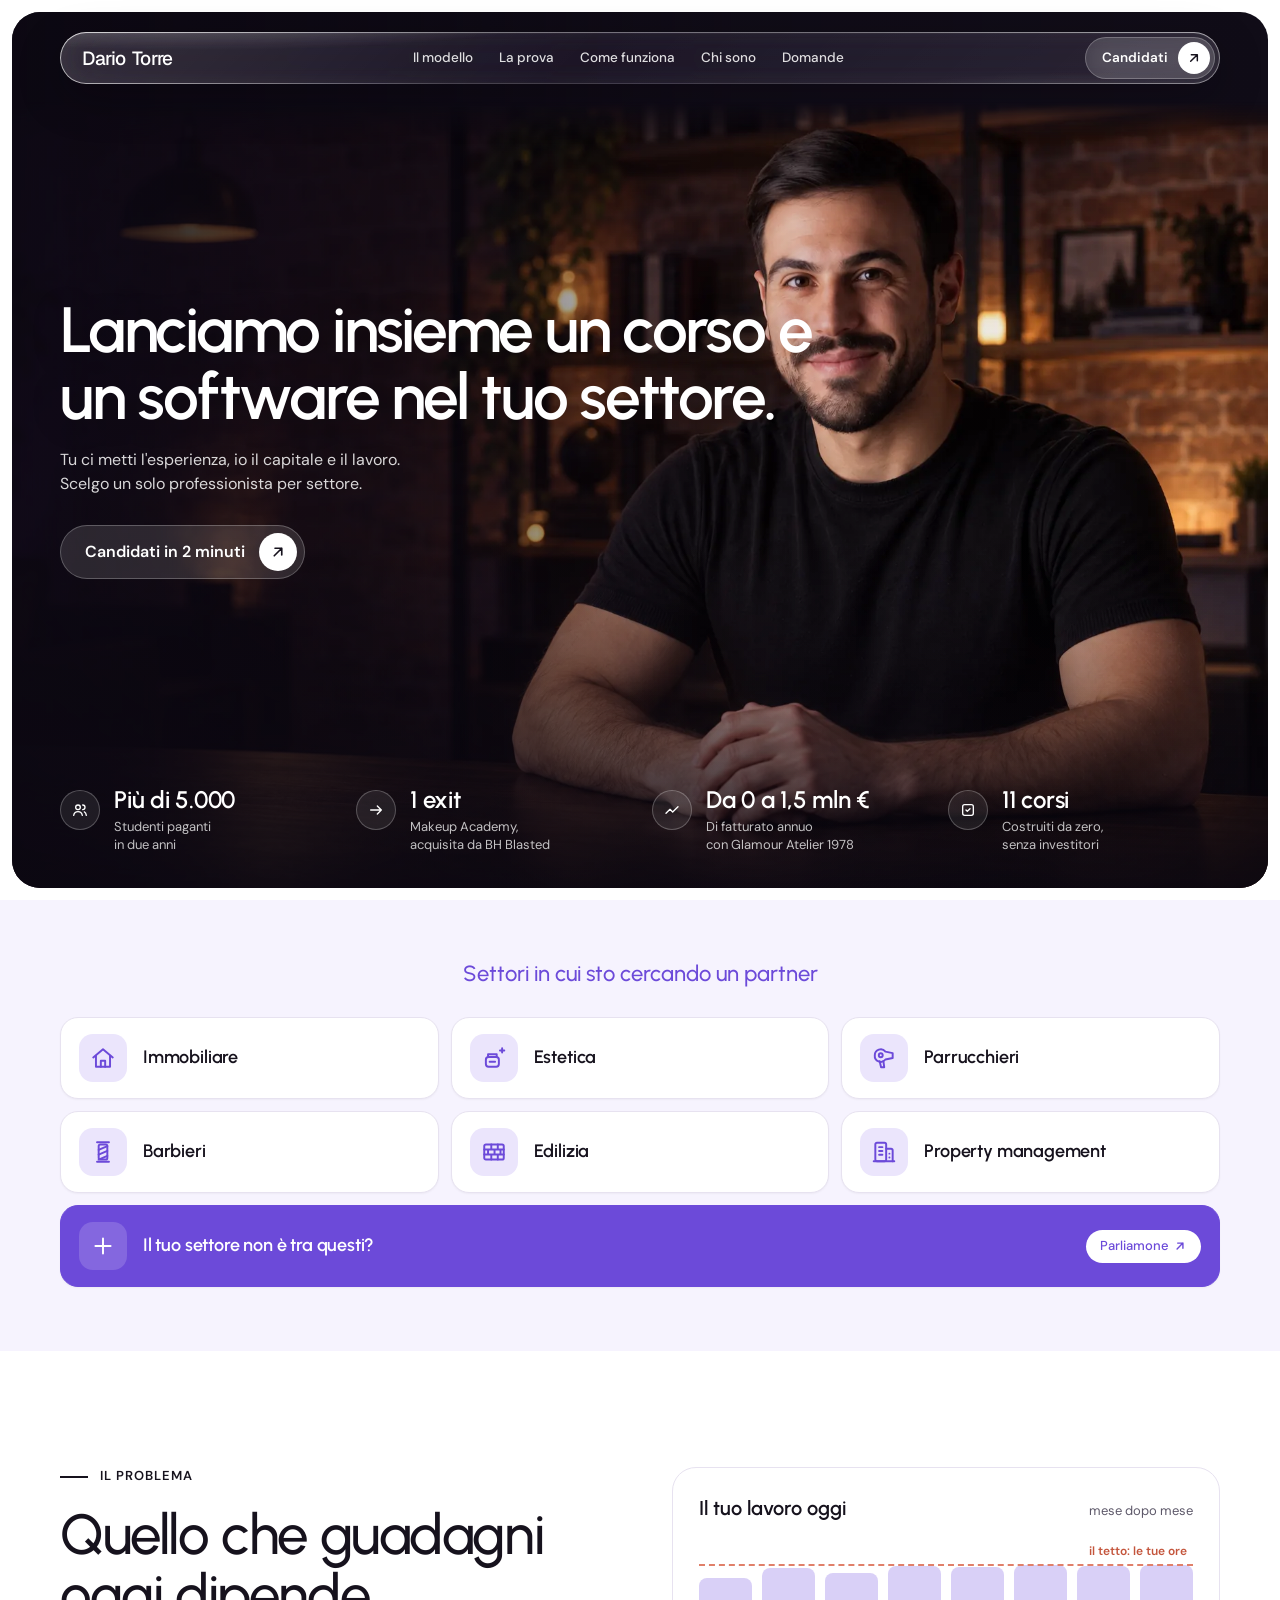
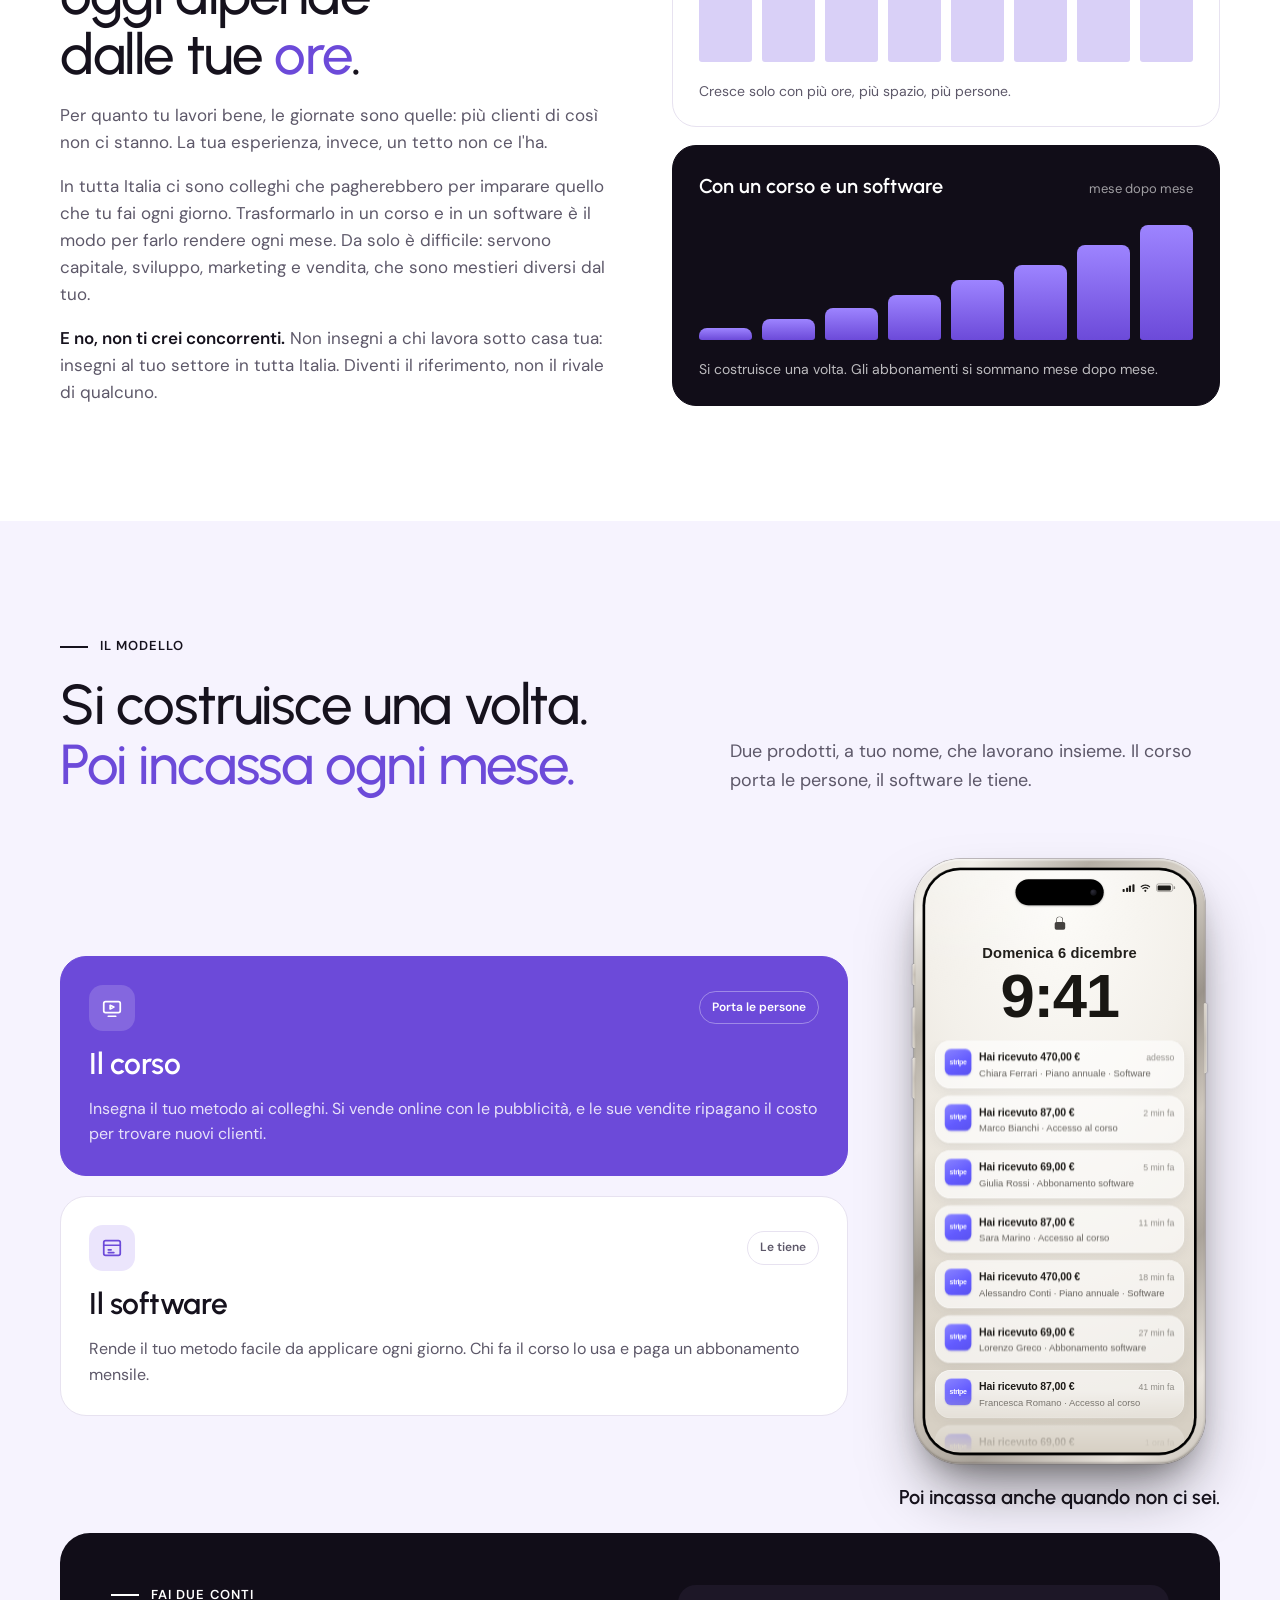
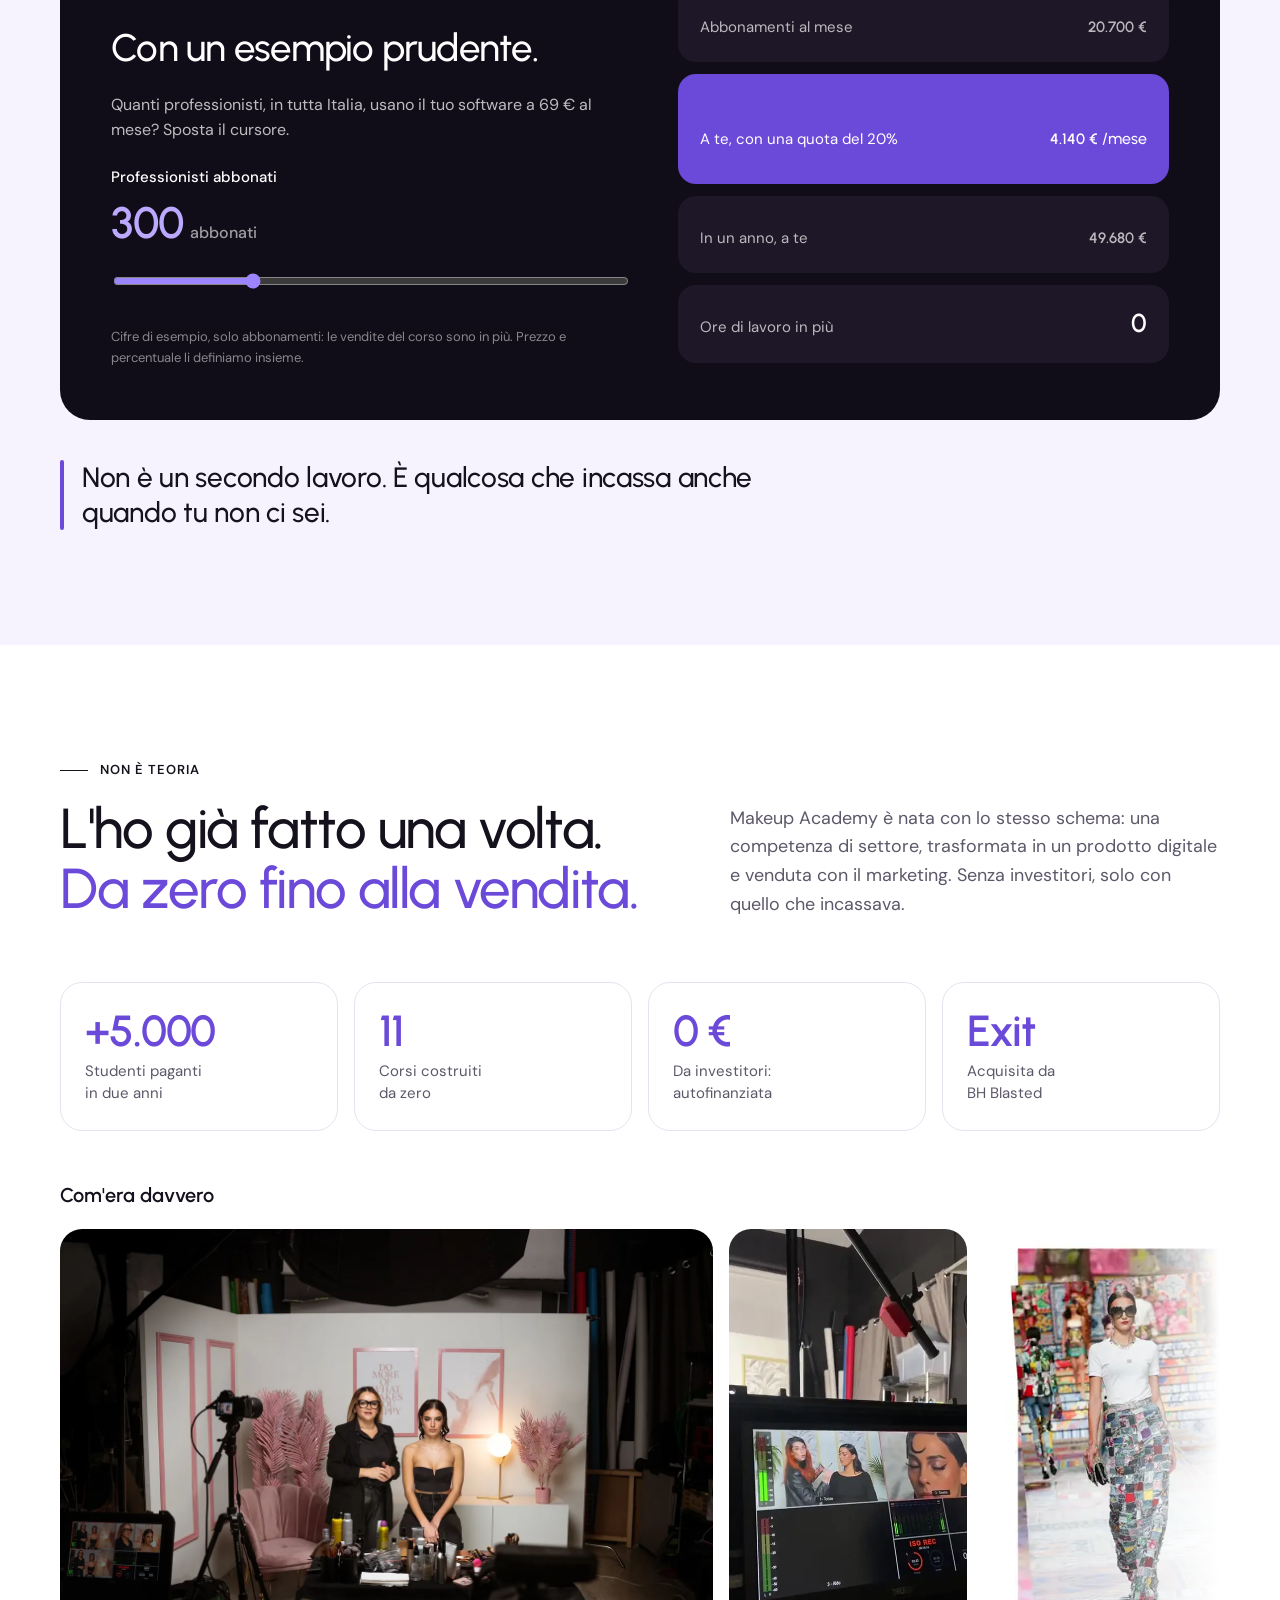
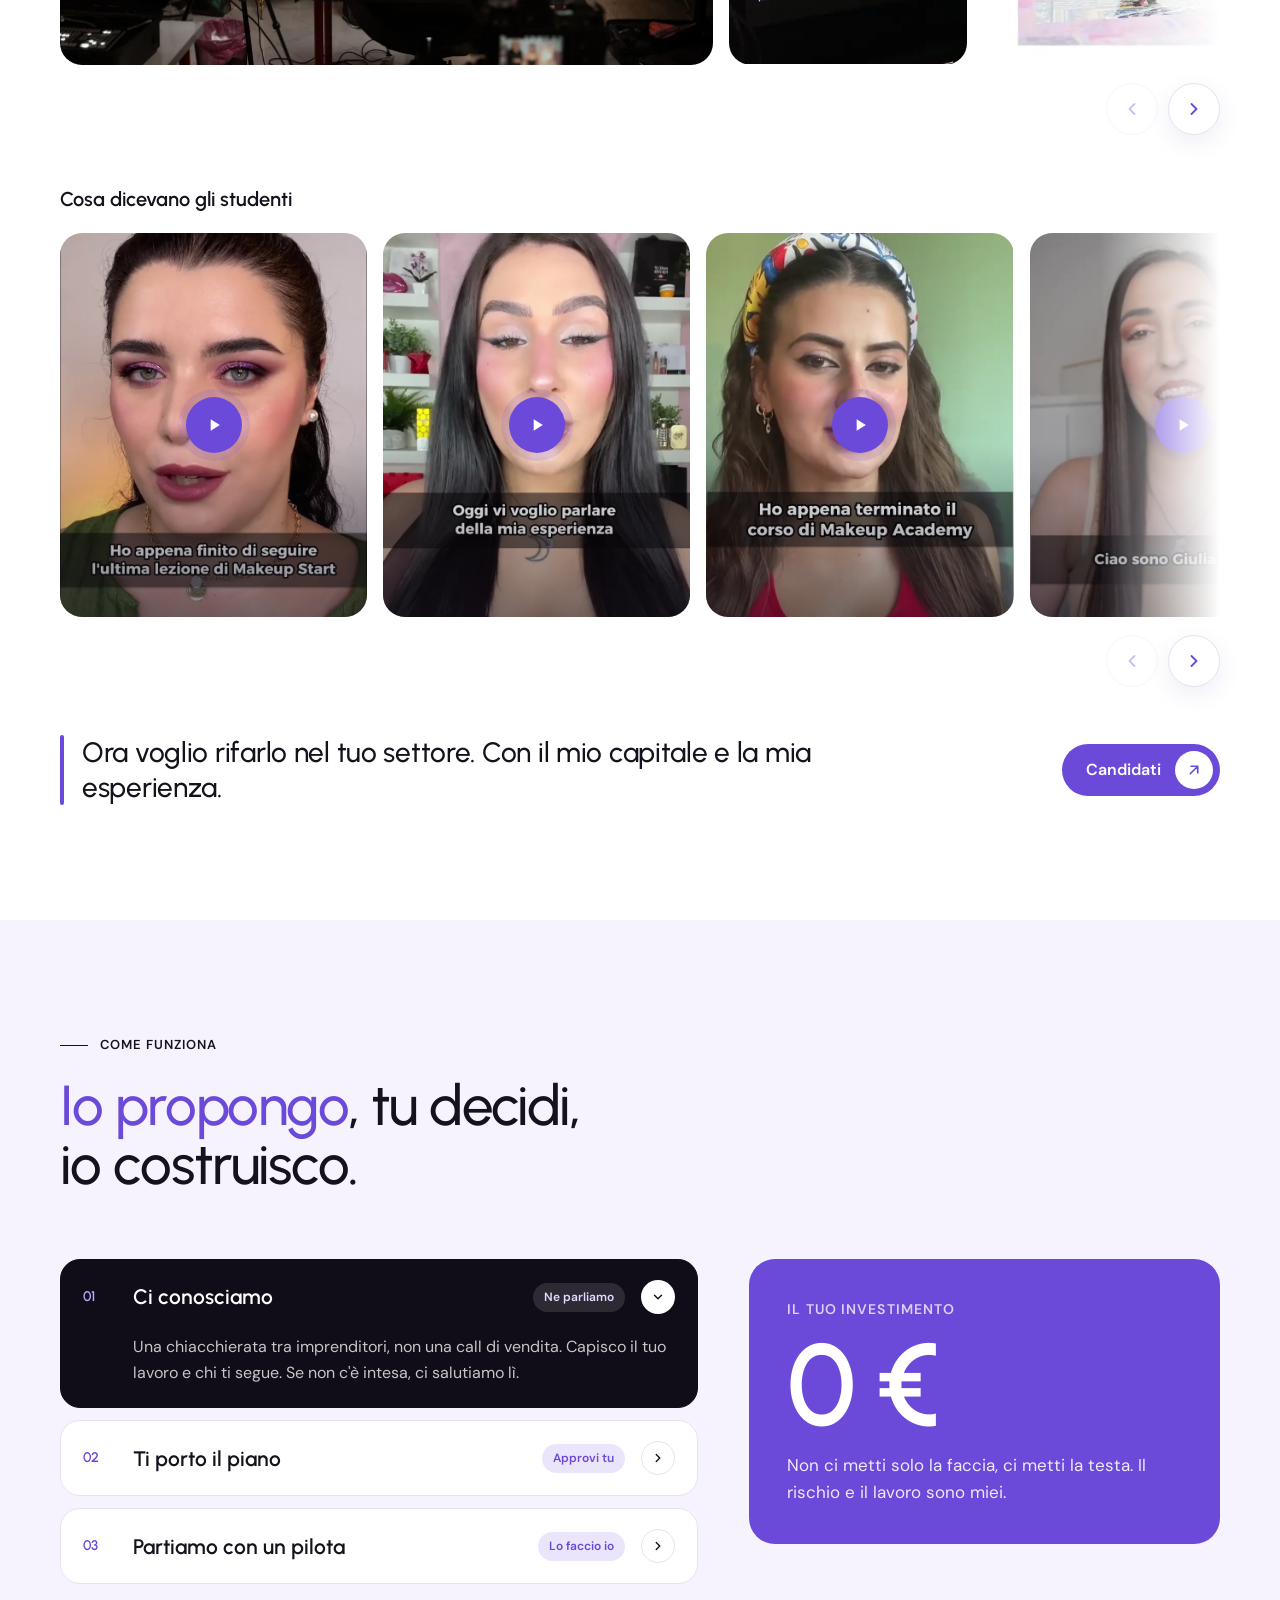
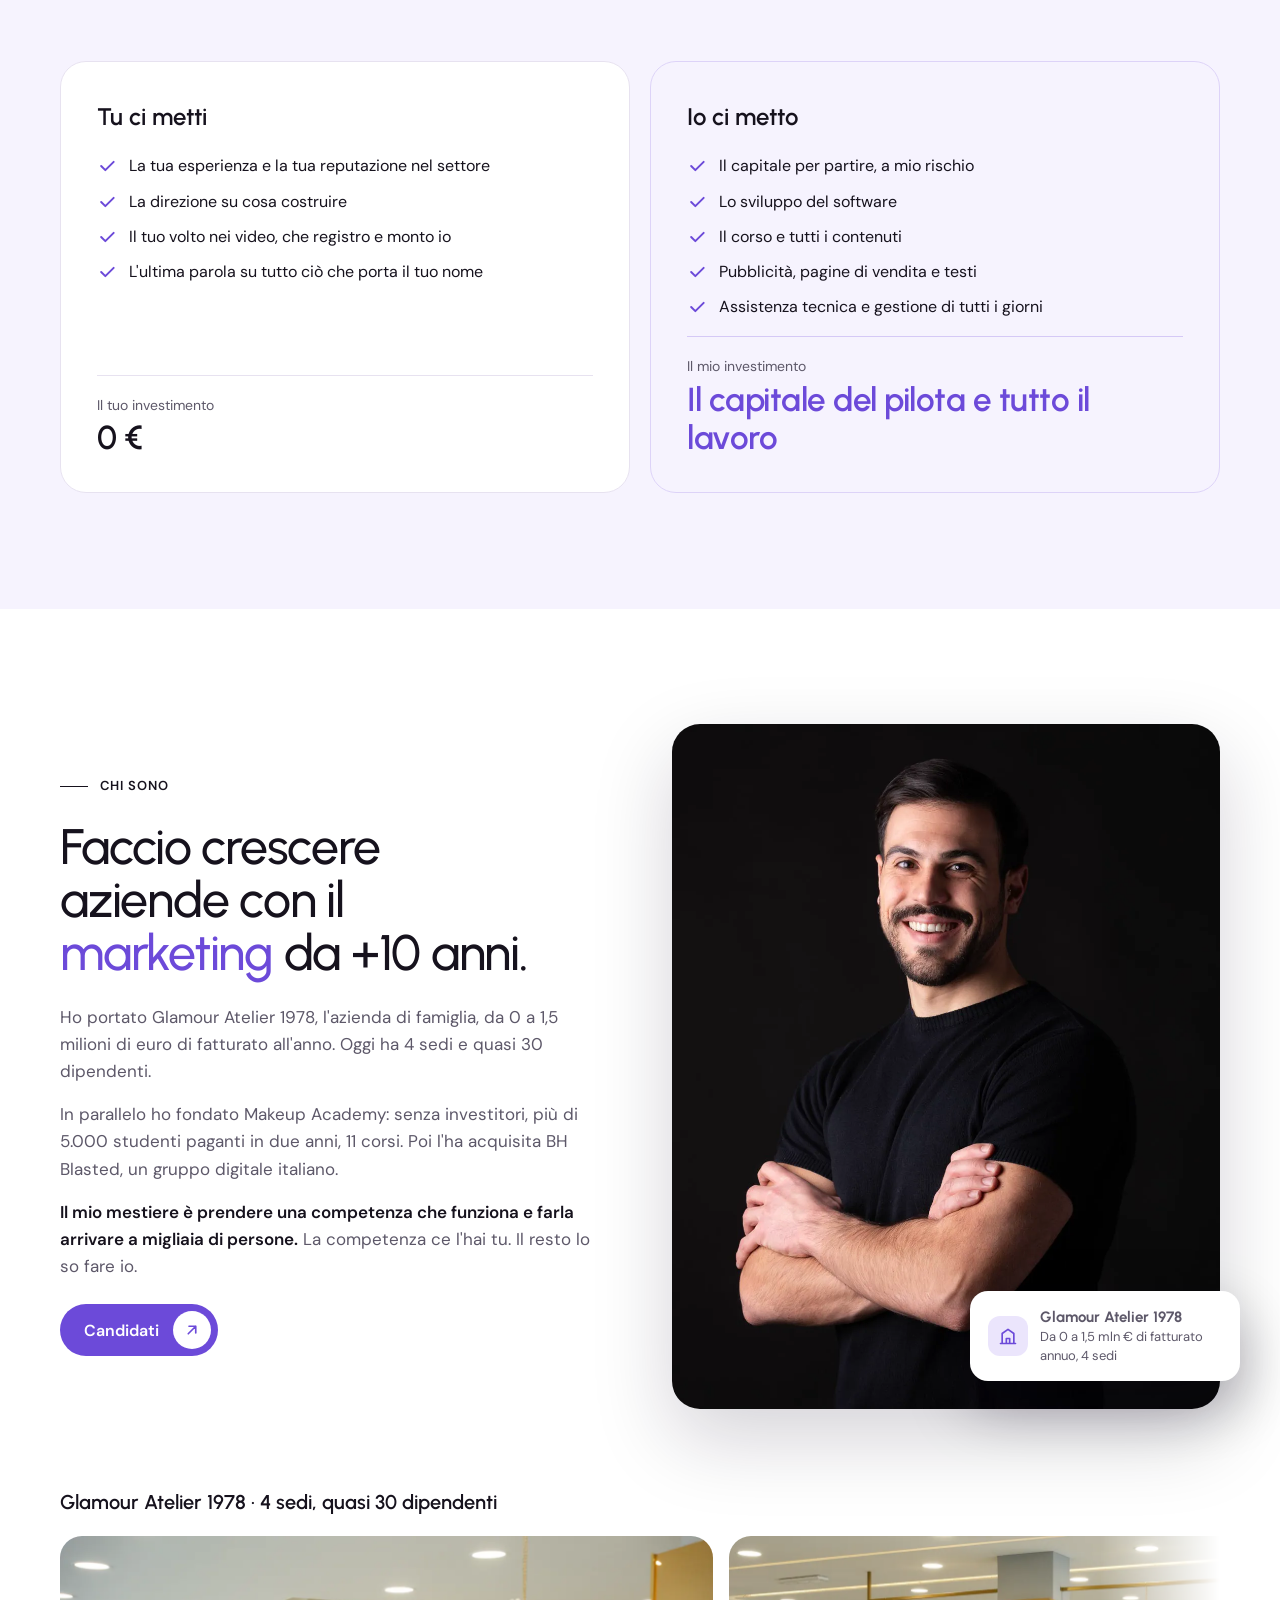
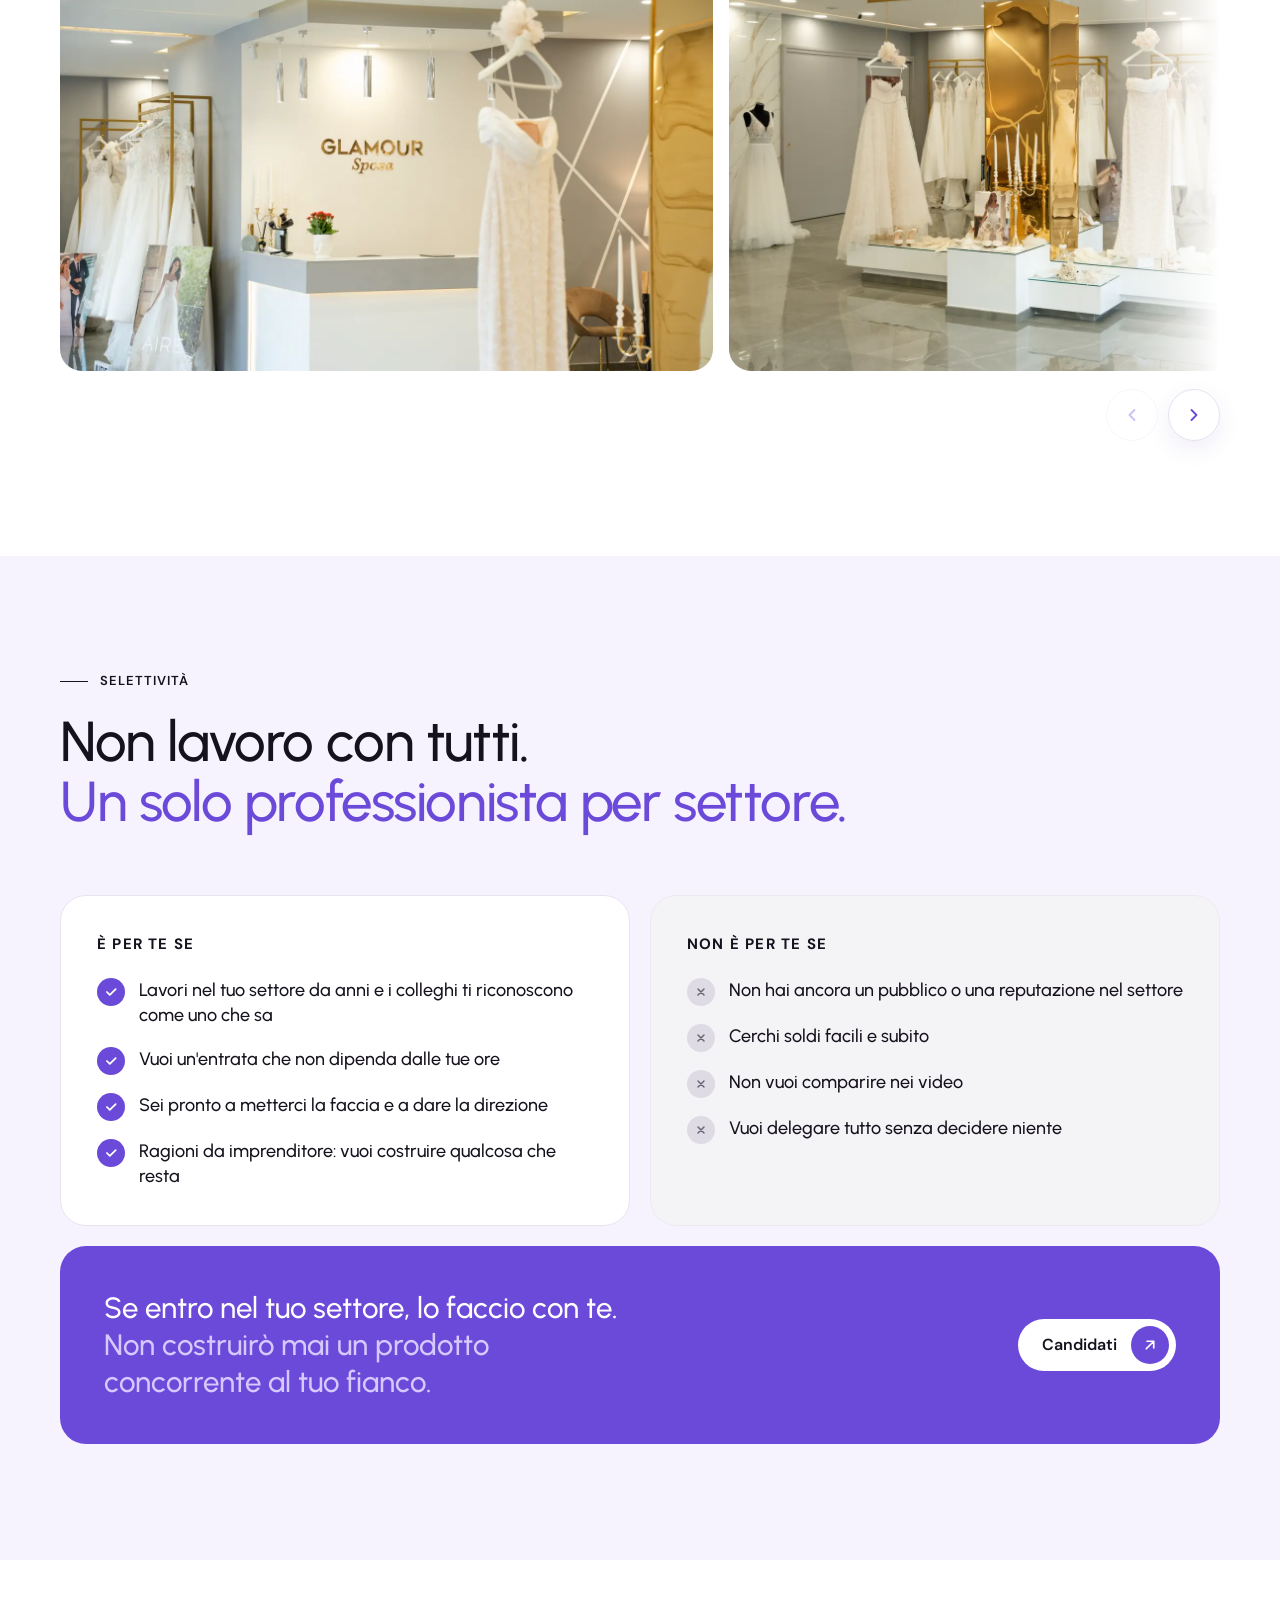
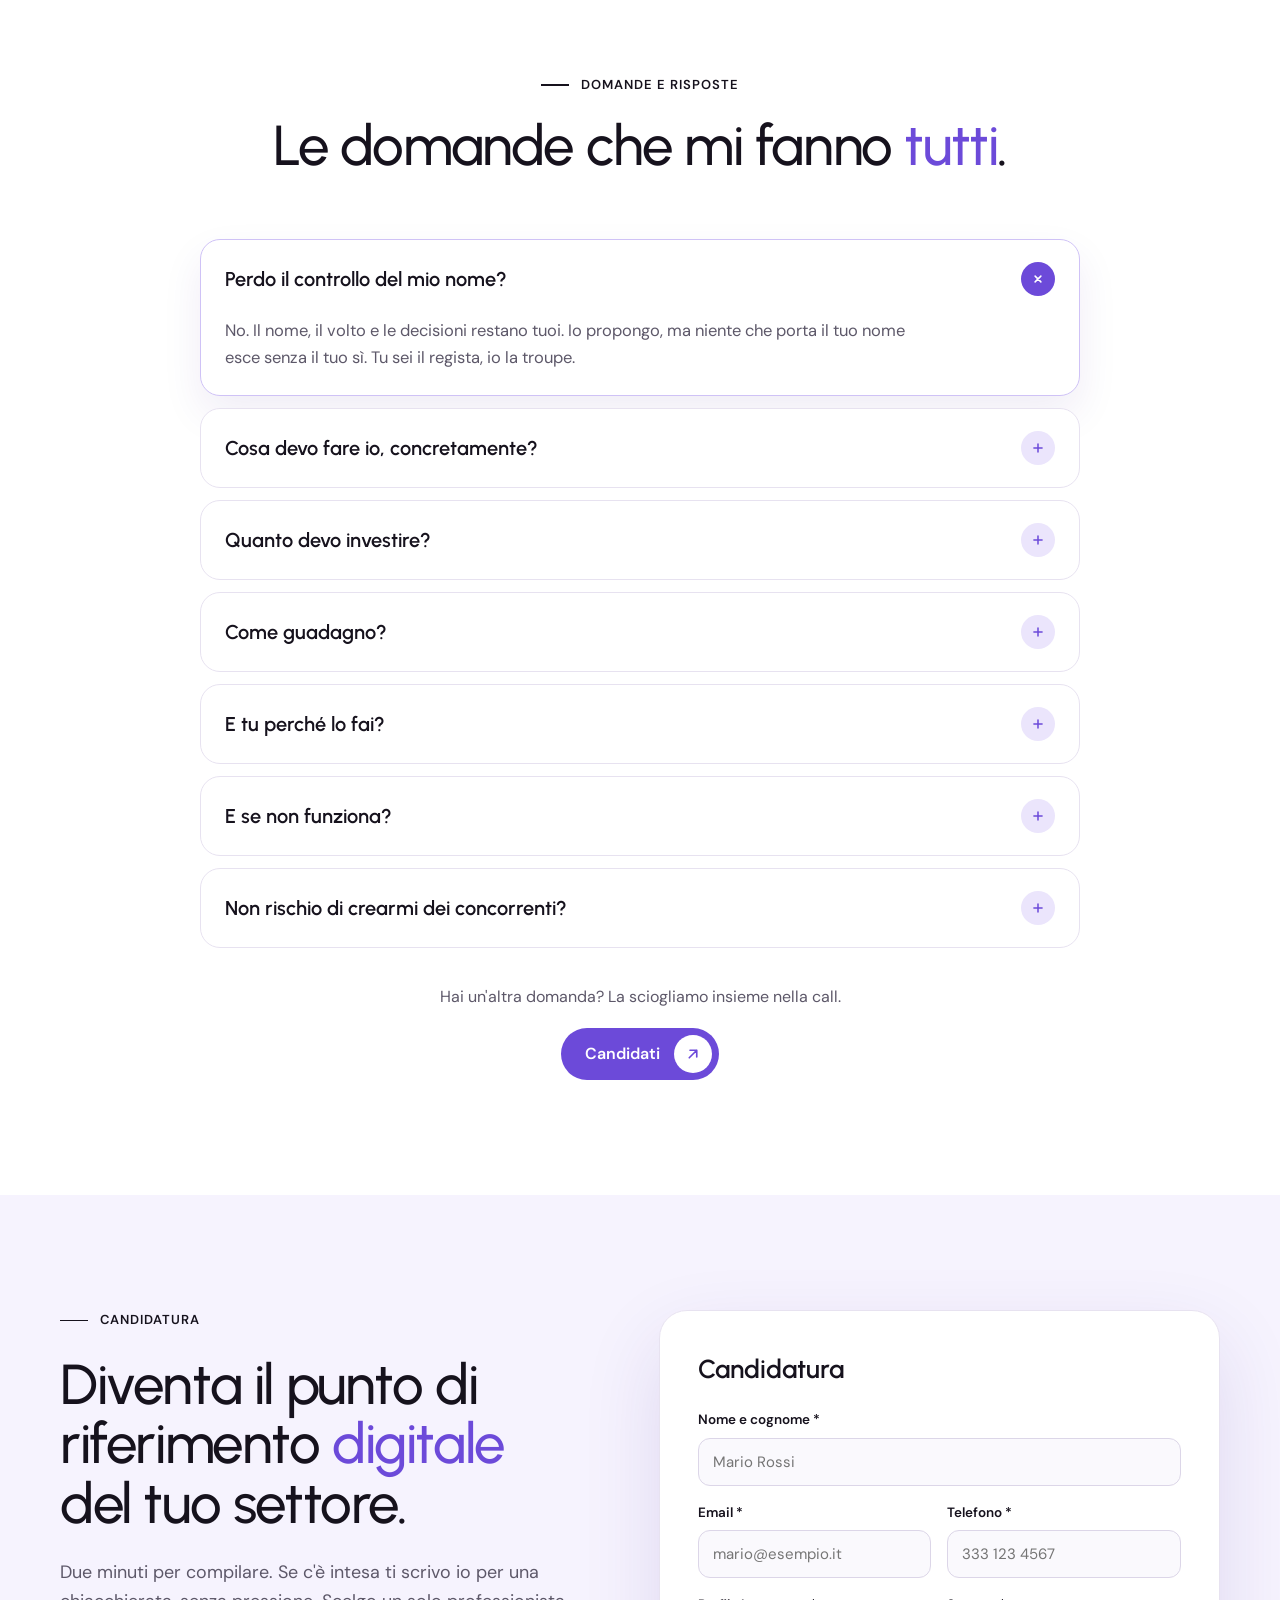
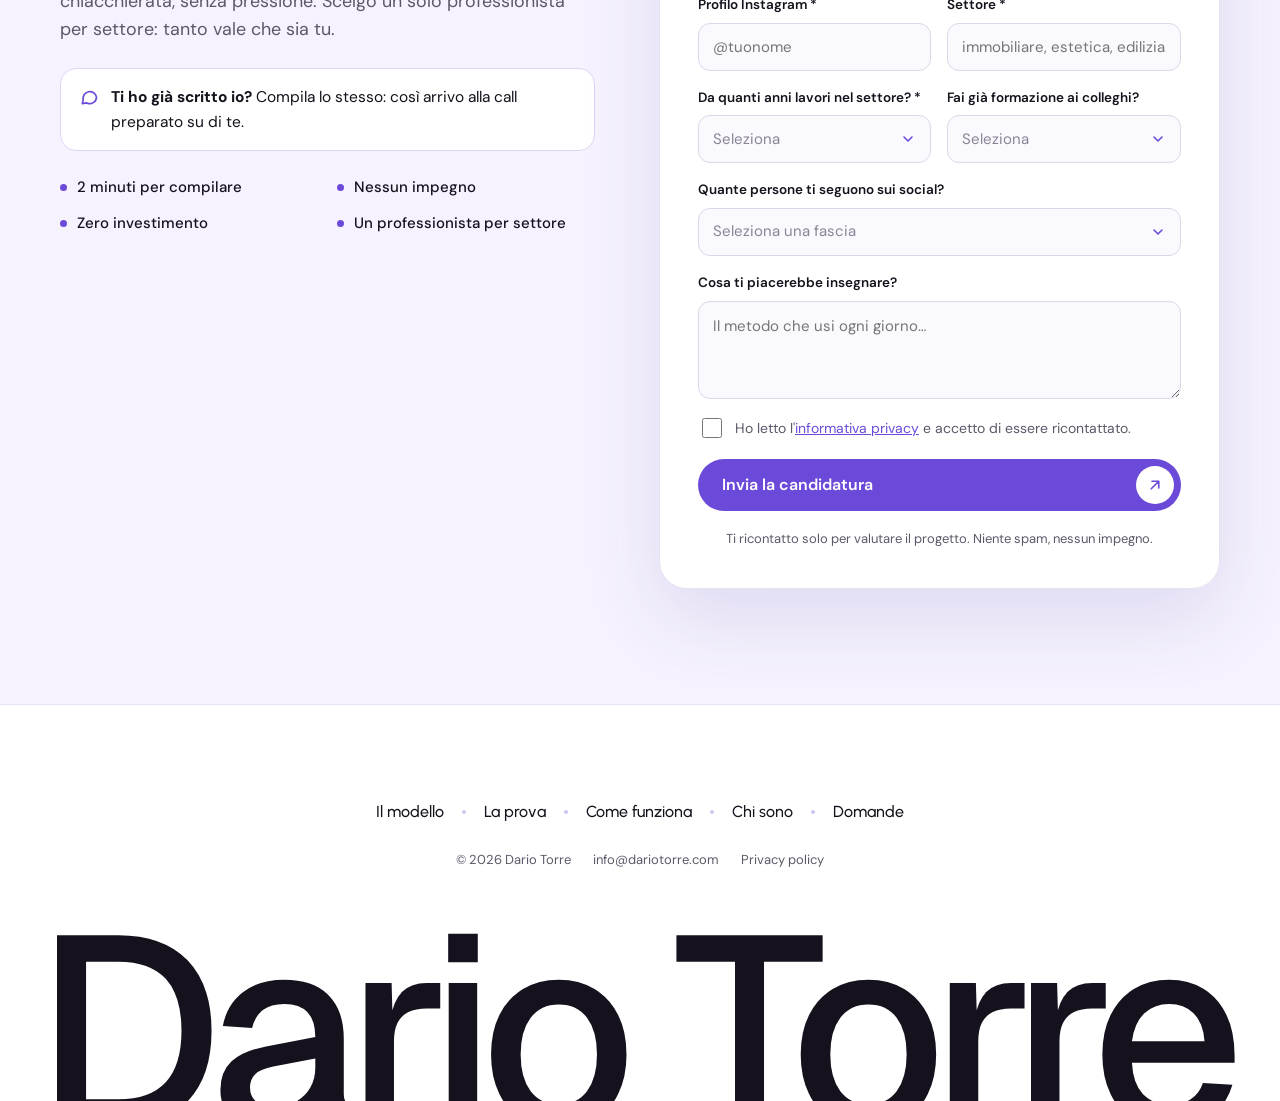
==== index.html @ b6c77fe8 "Numeri 'Non è teoria': +5.000 e card tutte uguali Co-Authored-By: Claude Opus 5.5 <noreply@anthropic" ====
<!doctype html>
<html lang="it">
<head>
<meta charset="utf-8">
<title>Landing Dario Torre</title>
<meta name="viewport" content="width=device-width, initial-scale=1, viewport-fit=cover">

<link rel="preload" href="fonts/urbanist.woff2" as="font" type="font/woff2" crossorigin>
<link rel="preload" href="fonts/dm-sans.woff2" as="font" type="font/woff2" crossorigin>
<link rel="stylesheet" href="fonts/fonts.css?v=1">
<link rel="stylesheet" href="style.css?v=31">

<style>[hidden]{display:none!important}</style>
</head>
<body>


<div>
<!-- 1. HERO -->
<div class="topbar" id="topbar">
    <nav class="nav ld" aria-label="Navigazione principale">
      <a class="brand" href="#top" aria-label="Dario Torre, torna all'inizio"><span class="brand-a">Dario</span><span class="brand-b">Torre</span></a>
      <div class="links">
        <a href="#modello">Il modello</a>
        <a href="#prova">La prova</a>
        <a href="#come">Come funziona</a>
        <a href="#chi">Chi sono</a>
        <a href="#faq">Domande</a>
      </div>
      <a class="btn sm glass nav-cta" href="#candidati"><span class="tx">Candidati</span><span class="ar"><svg width="16" height="16" viewBox="0 0 24 24" fill="none" stroke="currentColor" stroke-width="2.2" stroke-linecap="round" stroke-linejoin="round" aria-hidden="true"><path d="M7 17 17 7M8 7h9v9"></path></svg></span></a>
      <button class="menu-btn" type="button" aria-label="Apri il menu" aria-expanded="false" aria-controls="mmenu"><span></span><span></span></button>
    </nav>
</div>
<div class="mmenu" id="mmenu" aria-hidden="true">
  <nav class="mmenu-in" aria-label="Menu">
    <a href="#modello">Il modello</a>
    <a href="#prova">La prova</a>
    <a href="#come">Come funziona</a>
    <a href="#chi">Chi sono</a>
    <a href="#faq">Domande</a>
    <a class="btn mmenu-cta" href="#candidati">Candidati in 2 minuti<span class="ar"><svg width="18" height="18" viewBox="0 0 24 24" fill="none" stroke="currentColor" stroke-width="2.2" stroke-linecap="round" stroke-linejoin="round" aria-hidden="true"><path d="M7 17 17 7M8 7h9v9"></path></svg></span></a>
  </nav>
</div>
<div class="sticky-bar" id="sticky-cta" aria-hidden="true">
  <a class="btn sticky-btn" href="#candidati" tabindex="-1">Candidati in 2 minuti<span class="ar"><svg width="18" height="18" viewBox="0 0 24 24" fill="none" stroke="currentColor" stroke-width="2.2" stroke-linecap="round" stroke-linejoin="round" aria-hidden="true"><path d="M7 17 17 7M8 7h9v9"></path></svg></span></a>
</div>
<header class="hero-shell" id="top">
  <div class="hero" id="hero">
    <img class="hero-bg" src="hero.webp" alt="Dario Torre seduto alla scrivania nel suo studio">
    <div class="hero-shade" aria-hidden="true"></div>

    <div class="hero-copy">
      <div class="hero-head">
        <h1 class="h1 ld d2">Lanciamo insieme un corso e un software nel tuo settore.</h1>
        <p class="hero-side ld d3">Tu ci metti l'esperienza, io il capitale e il lavoro.<br>Scelgo un solo professionista per settore.</p>
      </div>
      <div class="hero-cta ld d4">
        <a class="btn glass" href="#candidati">Candidati in 2 minuti<span class="ar"><svg width="18" height="18" viewBox="0 0 24 24" fill="none" stroke="currentColor" stroke-width="2.2" stroke-linecap="round" stroke-linejoin="round" aria-hidden="true"><path d="M7 17 17 7M8 7h9v9"></path></svg></span></a>
      </div>
    </div>

    <div class="stats ld d5">
      <div class="stat"><span class="ic"><svg width="16" height="16" viewBox="0 0 24 24" fill="none" stroke="currentColor" stroke-width="2" stroke-linecap="round" stroke-linejoin="round" aria-hidden="true"><circle cx="9" cy="8" r="3.5"></circle><path d="M2.5 20c.8-3.5 3.4-5.5 6.5-5.5s5.7 2 6.5 5.5"></path><path d="M16 4.5a3.5 3.5 0 0 1 0 7M18.5 14.8c1.6.8 2.6 2.6 3 5.2"></path></svg></span><div><b>Più di 5.000</b><span>Studenti paganti<br class="mbr"> in due anni</span></div></div>
      <div class="stat"><span class="ic"><svg width="16" height="16" viewBox="0 0 24 24" fill="none" stroke="currentColor" stroke-width="2" stroke-linecap="round" stroke-linejoin="round" aria-hidden="true"><path d="M4 12h16M14 6l6 6-6 6"></path></svg></span><div><b>1 exit</b><span>Makeup Academy,<br class="mbr"> acquisita da BH Blasted</span></div></div>
      <div class="stat"><span class="ic"><svg width="16" height="16" viewBox="0 0 24 24" fill="none" stroke="currentColor" stroke-width="2" stroke-linecap="round" stroke-linejoin="round" aria-hidden="true"><path d="M3 17l6-6 4 4 8-8"></path></svg></span><div><b>Da 0 a 1,5 mln €</b><span>Di fatturato annuo<br class="mbr"> con Glamour Atelier 1978</span></div></div>
      <div class="stat"><span class="ic"><svg width="16" height="16" viewBox="0 0 24 24" fill="none" stroke="currentColor" stroke-width="2" stroke-linecap="round" stroke-linejoin="round" aria-hidden="true"><rect x="4" y="4" width="16" height="16" rx="3"></rect><path d="M9 12l2 2 4-4"></path></svg></span><div><b>11 corsi</b><span>Costruiti da zero,<br class="mbr"> senza investitori</span></div></div>
    </div>
  </div>
</header>

<!-- SETTORI -->
<section class="sectors" aria-label="Settori aperti">
  <div class="wrap">
  <h3>Settori in cui sto cercando un partner</h3>
  <ul class="sgrid rv">
    <li class="sg-card"><span class="sg-ic"><svg width="26" height="26" viewBox="0 0 24 24" fill="none" stroke="currentColor" stroke-width="1.8" stroke-linecap="round" stroke-linejoin="round" aria-hidden="true"><path d="M3 11.5 12 4l9 7.5"/><path d="M5.5 9.8V20h13V9.8"/><path d="M10 20v-5.5h4V20"/></svg></span><span class="sg-txt"><span class="sg-name">Immobiliare</span></span></li>
    <li class="sg-card"><span class="sg-ic"><svg width="26" height="26" viewBox="0 0 24 24" fill="none" stroke="currentColor" stroke-width="1.8" stroke-linecap="round" stroke-linejoin="round" aria-hidden="true"><rect x="4.5" y="11" width="12" height="9" rx="2.5"/><path d="M6.5 11V8.5h8V11"/><path d="M8 15.5h5"/><path d="M19.5 3v4M17.5 5h4"/></svg></span><span class="sg-txt"><span class="sg-name">Estetica</span></span></li>
    <li class="sg-card"><span class="sg-ic"><svg width="26" height="26" viewBox="0 0 24 24" fill="none" stroke="currentColor" stroke-width="1.8" stroke-linecap="round" stroke-linejoin="round" aria-hidden="true"><path d="M3.5 9.5a5.5 5.5 0 0 1 9.8-3.4l6.7 1.4v4.5l-6.7 1.4a5.5 5.5 0 0 1-9.8-3.9Z"/><circle cx="9" cy="9.5" r="1.8"/><path d="M8 15l1.3 5.5h2.9L11.4 14.7"/></svg></span><span class="sg-txt"><span class="sg-name">Parrucchieri</span></span></li>
    <li class="sg-card"><span class="sg-ic"><svg width="26" height="26" viewBox="0 0 24 24" fill="none" stroke="currentColor" stroke-width="1.8" stroke-linecap="round" stroke-linejoin="round" aria-hidden="true"><rect x="8" y="5" width="8" height="14" rx="1.5"/><path d="M6.5 3h11M6.5 21h11"/><path d="M8 10l8-3.5M8 14.5l8-3.5M8 19l8-3.5"/></svg></span><span class="sg-txt"><span class="sg-name">Barbieri</span></span></li>
    <li class="sg-card"><span class="sg-ic"><svg width="26" height="26" viewBox="0 0 24 24" fill="none" stroke="currentColor" stroke-width="1.8" stroke-linecap="round" stroke-linejoin="round" aria-hidden="true"><rect x="3" y="5" width="18" height="14" rx="1.5"/><path d="M3 9.7h18M3 14.3h18M9.5 5v4.7M15.5 5v4.7M6.5 9.7v4.6M12.5 9.7v4.6M18 9.7v4.6M9.5 14.3V19M15.5 14.3V19"/></svg></span><span class="sg-txt"><span class="sg-name">Edilizia</span></span></li>
    <li class="sg-card"><span class="sg-ic"><svg width="26" height="26" viewBox="0 0 24 24" fill="none" stroke="currentColor" stroke-width="1.8" stroke-linecap="round" stroke-linejoin="round" aria-hidden="true"><rect x="4" y="3.5" width="10" height="17" rx="1.5"/><path d="M14 9h4.5a1.5 1.5 0 0 1 1.5 1.5v10"/><path d="M2.5 20.5h19"/><path d="M7.5 7.5h3M7.5 11h3M7.5 14.5h3"/><path d="M17 13.5h.01M17 17h.01"/></svg></span><span class="sg-txt"><span class="sg-name">Property management</span></span></li>
    <li class="sg-card sg-open"><a href="#candidati"><span class="sg-ic"><svg width="26" height="26" viewBox="0 0 24 24" fill="none" stroke="currentColor" stroke-width="1.8" stroke-linecap="round" stroke-linejoin="round" aria-hidden="true"><path d="M12 5v14M5 12h14"/></svg></span><span class="sg-name">Il tuo settore non è tra questi?</span><small>Parliamone <svg width="14" height="14" viewBox="0 0 24 24" fill="none" stroke="currentColor" stroke-width="2.4" stroke-linecap="round" stroke-linejoin="round" aria-hidden="true"><path d="M7 17 17 7M8 7h9v9"/></svg></small></a></li>
  </ul>
  </div>
</section>

<!-- 2. IL PROBLEMA -->
<section class="sec">
  <div class="wrap two">
    <div class="stack rv">
      <span class="eb">Il problema</span>
      <h2 class="h2">Quello che guadagni oggi dipende dalle tue <span class="hl">ore</span>.</h2>
      <div class="body-copy">
        <p>Per quanto tu lavori bene, le giornate sono quelle: più clienti di così non ci stanno. La tua esperienza, invece, un tetto non ce l'ha.</p>
        <p>In tutta Italia ci sono colleghi che pagherebbero per imparare quello che tu fai ogni giorno. Trasformarlo in un corso e in un software è il modo per farlo rendere ogni mese. Da solo è difficile: servono capitale, sviluppo, marketing e vendita, che sono mestieri diversi dal tuo.</p>
        <p><strong>E no, non ti crei concorrenti.</strong> Non insegni a chi lavora sotto casa tua: insegni al tuo settore in tutta Italia. Diventi il riferimento, non il rivale di qualcuno.</p>
      </div>
    </div>
    <div class="stack">
      <div class="cmp rv">
        <div class="cmp-top"><b>Il tuo lavoro oggi</b><span>mese dopo mese</span></div>
        <div class="bars" aria-hidden="true">
          <div class="cap"><span>il tetto: le tue ore</span></div>
          <div class="bar" style="height: 70%"></div><div class="bar" style="height: 78%"></div><div class="bar" style="height: 74%"></div><div class="bar" style="height: 80%"></div><div class="bar" style="height: 79%"></div><div class="bar" style="height: 81%"></div><div class="bar" style="height: 80%"></div><div class="bar" style="height: 81%"></div>
        </div>
        <p class="cmp-foot">Cresce solo con più ore, più spazio, più persone.</p>
      </div>
      <div class="cmp dark rv">
        <div class="cmp-top"><b>Con un corso e un software</b><span>mese dopo mese</span></div>
        <div class="bars" aria-hidden="true">
          <div class="bar" style="height: 10%"></div><div class="bar" style="height: 18%"></div><div class="bar" style="height: 27%"></div><div class="bar" style="height: 38%"></div><div class="bar" style="height: 50%"></div><div class="bar" style="height: 63%"></div><div class="bar" style="height: 79%"></div><div class="bar" style="height: 96%"></div>
        </div>
        <p class="cmp-foot">Si costruisce una volta. Gli abbonamenti si sommano mese dopo mese.</p>
      </div>
    </div>
  </div>
</section>

<!-- 3. IL MODELLO -->
<section class="sec tint" id="modello">
  <div class="wrap">
    <div class="head split rv">
      <div class="stack">
        <span class="eb">Il modello</span>
        <h2 class="h2">Si costruisce una volta.<br><span class="hl">Poi incassa ogni mese.</span></h2>
      </div>
      <p class="lead">Due prodotti, a tuo nome, che lavorano insieme. Il corso porta le persone, il software le tiene.</p>
    </div>

    <div class="model-grid">
      <div class="model-cards">
      <article class="card violet rv">
        <div class="card-top"><span class="ic"><svg width="22" height="22" viewBox="0 0 24 24" fill="none" stroke="currentColor" stroke-width="1.9" stroke-linecap="round" stroke-linejoin="round" aria-hidden="true"><rect x="3" y="5" width="18" height="12" rx="2"></rect><path d="m10 9 4 2-4 2z"></path><path d="M8 21h8"></path></svg></span><span class="tag">Porta le persone</span></div>
        <h3>Il corso</h3>
        <p>Insegna il tuo metodo ai colleghi. Si vende online con le pubblicità, e le sue vendite ripagano il costo per trovare nuovi clienti.</p>
      </article>
      <article class="card rv">
        <div class="card-top"><span class="ic"><svg width="22" height="22" viewBox="0 0 24 24" fill="none" stroke="currentColor" stroke-width="1.9" stroke-linecap="round" stroke-linejoin="round" aria-hidden="true"><rect x="3" y="4" width="18" height="16" rx="2"></rect><path d="M3 9h18M8 14h3M8 17h6"></path></svg></span><span class="tag">Le tiene</span></div>
        <h3>Il software</h3>
        <p>Rende il tuo metodo facile da applicare ogni giorno. Chi fa il corso lo usa e paga un abbonamento mensile.</p>
      </article>
      </div>
      <figure class="model-phone rv">
        <div class="iph-wrap" role="img" aria-label="Telefono con le notifiche di nuovi pagamenti: corso, abbonamenti e piani annuali del software">
          <div class="iph" aria-hidden="true">
            <i class="iph-btn b1"></i><i class="iph-btn b2"></i><i class="iph-btn b3"></i><i class="iph-btn b4"></i>
            <div class="iph-bezel"><div class="iph-screen">
              <div class="iph-glare"></div>
              <div class="iph-island"><i></i></div>
              <div class="iph-status"><span class="iph-sig"><i></i><i></i><i></i><i></i></span><svg width="17" height="12"><path d="M8.5 3.2C10.8 3.2 12.9 4.1 14.4 5.6L15.5 4.5C13.7 2.7 11.2 1.5 8.5 1.5C5.8 1.5 3.3 2.7 1.5 4.5L2.6 5.6C4.1 4.1 6.2 3.2 8.5 3.2Z" fill="#1e1c19"/><path d="M8.5 6.8C9.9 6.8 11.1 7.3 12 8.2L13.1 7.1C11.8 5.9 10.2 5.1 8.5 5.1C6.8 5.1 5.2 5.9 3.9 7.1L5 8.2C5.9 7.3 7.1 6.8 8.5 6.8Z" fill="#1e1c19"/><circle cx="8.5" cy="10.5" r="1.5" fill="#1e1c19"/></svg><span class="iph-bat"><span><i></i></span><b></b></span></div>
              <div class="iph-lock"><span class="iph-padlock"><i></i><b></b></span><div class="iph-date" id="iph-date">Giovedì 2 luglio</div><div class="iph-time">9:41</div></div>
              <div class="iph-list" data-notif-group>
              <div class="iph-n" data-notif><div class="iph-app"><span>stripe</span></div><div class="iph-txt"><div class="iph-row"><b>Hai ricevuto 470,00 €</b><time>adesso</time></div><p>Chiara Ferrari · Piano annuale · Software</p></div></div>
              <div class="iph-n" data-notif><div class="iph-app"><span>stripe</span></div><div class="iph-txt"><div class="iph-row"><b>Hai ricevuto 87,00 €</b><time>2 min fa</time></div><p>Marco Bianchi · Accesso al corso</p></div></div>
              <div class="iph-n" data-notif><div class="iph-app"><span>stripe</span></div><div class="iph-txt"><div class="iph-row"><b>Hai ricevuto 69,00 €</b><time>5 min fa</time></div><p>Giulia Rossi · Abbonamento software</p></div></div>
              <div class="iph-n" data-notif><div class="iph-app"><span>stripe</span></div><div class="iph-txt"><div class="iph-row"><b>Hai ricevuto 87,00 €</b><time>11 min fa</time></div><p>Sara Marino · Accesso al corso</p></div></div>
              <div class="iph-n" data-notif><div class="iph-app"><span>stripe</span></div><div class="iph-txt"><div class="iph-row"><b>Hai ricevuto 470,00 €</b><time>18 min fa</time></div><p>Alessandro Conti · Piano annuale · Software</p></div></div>
              <div class="iph-n" data-notif><div class="iph-app"><span>stripe</span></div><div class="iph-txt"><div class="iph-row"><b>Hai ricevuto 69,00 €</b><time>27 min fa</time></div><p>Lorenzo Greco · Abbonamento software</p></div></div>
              <div class="iph-n" data-notif><div class="iph-app"><span>stripe</span></div><div class="iph-txt"><div class="iph-row"><b>Hai ricevuto 87,00 €</b><time>41 min fa</time></div><p>Francesca Romano · Accesso al corso</p></div></div>
              <div class="iph-n" data-notif><div class="iph-app"><span>stripe</span></div><div class="iph-txt"><div class="iph-row"><b>Hai ricevuto 69,00 €</b><time>1 ora fa</time></div><p>Davide Costa · Abbonamento software</p></div></div>
              </div>
            </div></div>
          </div>
        </div>
        <figcaption>Poi incassa anche quando non ci sei.</figcaption>
      </figure>
    </div>

    <div class="calc rv">
      <div class="stack" style="gap: 22px">
        <span class="eb on-dark">Fai due conti</span>
        <h3>Con un esempio prudente.</h3>
        <p>Quanti professionisti, in tutta Italia, usano il tuo software a <span data-o="prezzo">69</span> € al mese? Sposta il cursore.</p>
        <div class="range-row">
          <label for="subs">Professionisti abbonati</label>
          <div class="range-val"><span data-o="subsTxt">300</span><small>abbonati</small></div>
          <input id="subs" type="range" min="50" max="1000" step="10" value="300" aria-label="Numero di professionisti abbonati">
        </div>
        <p class="calc-small">Cifre di esempio, solo abbonamenti: le vendite del corso sono in più. Prezzo e percentuale li definiamo insieme.</p>
      </div>
      <div class="out">
        <div class="out-row"><span>Abbonamenti al mese</span><b><span data-o="gross">20.700 €</span></b></div>
        <div class="out-row big"><span>A te, con una quota del <span data-o="quota">20</span>%</span><b><span data-o="mine">4.140 €</span><small style="font-size: 16px; font-weight: 500"> /mese</small></b></div>
        <div class="out-row"><span>In un anno, a te</span><b><span data-o="year">49.680 €</span></b></div>
        <div class="out-row"><span>Ore di lavoro in più</span><b>0</b></div>
      </div>
    </div>

    <div class="quote rv-l"><p>Non è un secondo lavoro. È qualcosa che incassa anche quando tu non ci sei.</p></div>
  </div>
</section>

<!-- 4. LA PROVA -->
<section class="sec" id="prova">
  <div class="wrap">
    <div class="head split rv">
      <div class="stack">
        <span class="eb">Non è teoria</span>
        <h2 class="h2">L'ho già fatto una volta. <span class="hl">Da zero fino alla vendita.</span></h2>
      </div>
      <p class="lead">Makeup Academy è nata con lo stesso schema: una competenza di settore, trasformata in un prodotto digitale e venduta con il marketing. Senza investitori, solo con quello che incassava.</p>
    </div>

    <div class="tiles">
      <div class="tile rv"><b>+5.000</b><span>Studenti paganti<br> in due anni</span></div>
      <div class="tile rv"><b>11</b><span>Corsi costruiti<br> da zero</span></div>
      <div class="tile rv"><b>0 €</b><span>Da investitori:<br> autofinanziata</span></div>
      <div class="tile rv"><b>Exit</b><span>Acquisita da<br> BH Blasted</span></div>
    </div>

    <p class="sub-h rv">Com'era davvero</p>
    <div class="car car-ma rv" data-car>
      <div class="car-track" data-car-track tabindex="0" role="region" aria-label="Foto e video di Makeup Academy">
      <figure class="car-item" style="--ar:3/2"><img src="media/foto-set-lezione.webp" width="1320" height="880" alt="Set di Makeup Academy: la docente e la modella pronte per la lezione, con camere e regia" loading="lazy" draggable="false"></figure>
      <figure class="car-item" style="--ar:464/848"><video src="media/bts-regia.mp4" poster="media/bts-regia.webp" muted loop playsinline preload="metadata" data-loop aria-label="Dietro le quinte: la regia durante una registrazione di Makeup Academy"></video></figure>
      <figure class="car-item" style="--ar:16/9"><video src="media/les-trailer.mp4" poster="media/les-trailer.webp" muted loop playsinline preload="metadata" data-loop aria-label="Trailer di un corso Makeup Academy"></video></figure>
      <figure class="car-item" style="--ar:3/2"><img src="media/foto-regia-armocromia.webp" width="1320" height="880" alt="Monitor di regia durante una lezione di armocromia" loading="lazy" draggable="false"></figure>
      <figure class="car-item" style="--ar:16/9"><video src="media/les-sposa.mp4" poster="media/les-sposa.webp" muted loop playsinline preload="metadata" data-loop aria-label="Lezione: trucco sposa"></video></figure>
      <figure class="car-item" style="--ar:4/5"><img src="media/foto-trucco-ciuffo.webp" width="704" height="880" alt="Trucco glamour con dettaglio di strass e ciuffo scolpito, realizzato in un corso Makeup Academy" loading="lazy" draggable="false"></figure>
      <figure class="car-item" style="--ar:16/9"><video src="media/les-labbra.mp4" poster="media/les-labbra.webp" muted loop playsinline preload="metadata" data-loop aria-label="Lezione: definizione delle labbra"></video></figure>
      <figure class="car-item" style="--ar:3/2"><img src="media/foto-set-sposa.webp" width="1320" height="880" alt="Dietro le quinte di uno shooting sposa sul set dell'academy" loading="lazy" draggable="false"></figure>
      <figure class="car-item" style="--ar:4/5"><img src="media/foto-armocromia.webp" width="704" height="880" alt="Lezione di armocromia con la docente e la modella" loading="lazy" draggable="false"></figure>
      <figure class="car-item" style="--ar:16/9"><video src="media/les-acconciatura.mp4" poster="media/les-acconciatura.webp" muted loop playsinline preload="metadata" data-loop aria-label="Lezione: acconciatura"></video></figure>
      <figure class="car-item" style="--ar:4/5"><img src="media/foto-trucco-nude.webp" width="704" height="880" alt="Trucco nude su sfondo scuro realizzato in un corso Makeup Academy" loading="lazy" draggable="false"></figure>
      <figure class="car-item" style="--ar:1354/880"><img src="media/foto-intervista.webp" width="1354" height="880" alt="Ripresa di un'intervista sul set di Makeup Academy" loading="lazy" draggable="false"></figure>
      </div>
      <div class="car-nav">
        <button class="car-btn" type="button" data-car-prev aria-label="Contenuto precedente"><svg width="20" height="20" viewBox="0 0 24 24" fill="none" stroke="currentColor" stroke-width="2.2" stroke-linecap="round" stroke-linejoin="round" aria-hidden="true"><path d="M15 18l-6-6 6-6"></path></svg></button>
        <button class="car-btn" type="button" data-car-next aria-label="Contenuto successivo"><svg width="20" height="20" viewBox="0 0 24 24" fill="none" stroke="currentColor" stroke-width="2.2" stroke-linecap="round" stroke-linejoin="round" aria-hidden="true"><path d="M9 18l6-6-6-6"></path></svg></button>
      </div>
    </div>

    <p class="sub-h rv">Cosa dicevano gli studenti</p>
    <div class="car car-rev rv" data-car>
      <div class="car-track" data-car-track tabindex="0" role="region" aria-label="Video-recensioni degli studenti">
      <figure class="car-item rev" style="--ar:4/5"><video class="rev-v" src="media/rec-clara.mp4" poster="media/rec-clara.webp" preload="none" playsinline></video><button class="rev-play" type="button" aria-label="Guarda la video-recensione di Clara"><span class="play"><svg width="20" height="20" viewBox="0 0 24 24" fill="currentColor" aria-hidden="true"><path d="M8 5v14l11-7z"></path></svg></span></button></figure>
      <figure class="car-item rev" style="--ar:4/5"><video class="rev-v" src="media/rec-alessia.mp4" poster="media/rec-alessia.webp" preload="none" playsinline></video><button class="rev-play" type="button" aria-label="Guarda la video-recensione di Alessia"><span class="play"><svg width="20" height="20" viewBox="0 0 24 24" fill="currentColor" aria-hidden="true"><path d="M8 5v14l11-7z"></path></svg></span></button></figure>
      <figure class="car-item rev" style="--ar:4/5"><video class="rev-v" src="media/rec-asia.mp4" poster="media/rec-asia.webp" preload="none" playsinline></video><button class="rev-play" type="button" aria-label="Guarda la video-recensione di Asia"><span class="play"><svg width="20" height="20" viewBox="0 0 24 24" fill="currentColor" aria-hidden="true"><path d="M8 5v14l11-7z"></path></svg></span></button></figure>
      <figure class="car-item rev" style="--ar:4/5"><video class="rev-v" src="media/rec-giulia.mp4" poster="media/rec-giulia.webp" preload="none" playsinline></video><button class="rev-play" type="button" aria-label="Guarda la video-recensione di Giulia"><span class="play"><svg width="20" height="20" viewBox="0 0 24 24" fill="currentColor" aria-hidden="true"><path d="M8 5v14l11-7z"></path></svg></span></button></figure>
      <figure class="car-item rev" style="--ar:4/5"><video class="rev-v" src="media/rec-5.mp4" poster="media/rec-5.webp" preload="none" playsinline></video><button class="rev-play" type="button" aria-label="Guarda la video-recensione di Studentessa"><span class="play"><svg width="20" height="20" viewBox="0 0 24 24" fill="currentColor" aria-hidden="true"><path d="M8 5v14l11-7z"></path></svg></span></button></figure>
      </div>
      <div class="car-nav">
        <button class="car-btn" type="button" data-car-prev aria-label="Contenuto precedente"><svg width="20" height="20" viewBox="0 0 24 24" fill="none" stroke="currentColor" stroke-width="2.2" stroke-linecap="round" stroke-linejoin="round" aria-hidden="true"><path d="M15 18l-6-6 6-6"></path></svg></button>
        <button class="car-btn" type="button" data-car-next aria-label="Contenuto successivo"><svg width="20" height="20" viewBox="0 0 24 24" fill="none" stroke="currentColor" stroke-width="2.2" stroke-linecap="round" stroke-linejoin="round" aria-hidden="true"><path d="M9 18l6-6-6-6"></path></svg></button>
      </div>
    </div>

    <div class="close-row rv">
      <div class="quote" style="margin-top: 0"><p>Ora voglio rifarlo nel tuo settore. Con il mio capitale e la mia esperienza.</p></div>
      <a class="btn" href="#candidati">Candidati<span class="ar"><svg width="18" height="18" viewBox="0 0 24 24" fill="none" stroke="currentColor" stroke-width="2.2" stroke-linecap="round" stroke-linejoin="round" aria-hidden="true"><path d="M7 17 17 7M8 7h9v9"></path></svg></span></a>
    </div>
  </div>
</section>

<!-- 5. COME FUNZIONA -->
<section class="sec tint" id="come">
  <div class="wrap">
    <div class="head rv">
      <span class="eb">Come funziona</span>
      <h2 class="h2"><span class="hl">Io propongo</span>, tu decidi,<br>io costruisco.</h2>
    </div>

    <div class="how">
      <div class="steps">
        <div class="step on rv">
          <button class="st-h" type="button" aria-expanded="true"><span class="st-n">01</span><span class="st-t">Ci conosciamo</span><span class="st-lab">Ne parliamo</span><span class="st-ar"><svg width="14" height="14" viewBox="0 0 24 24" fill="none" stroke="currentColor" stroke-width="2.4" stroke-linecap="round" stroke-linejoin="round" aria-hidden="true"><path d="M9 6l6 6-6 6"></path></svg></span></button>
          <p class="st-b">Una chiacchierata tra imprenditori, non una call di vendita. Capisco il tuo lavoro e chi ti segue. Se non c'è intesa, ci salutiamo lì.</p>
        </div>
        <div class="step rv">
          <button class="st-h" type="button" aria-expanded="false"><span class="st-n">02</span><span class="st-t">Ti porto il piano</span><span class="st-lab">Approvi tu</span><span class="st-ar"><svg width="14" height="14" viewBox="0 0 24 24" fill="none" stroke="currentColor" stroke-width="2.4" stroke-linecap="round" stroke-linejoin="round" aria-hidden="true"><path d="M9 6l6 6-6 6"></path></svg></span></button>
          <p class="st-b">Che corso fare, che software costruire, come venderli. Tu approvi, cambi o scarti. Niente con il tuo nome esce senza il tuo sì.</p>
        </div>
        <div class="step rv">
          <button class="st-h" type="button" aria-expanded="false"><span class="st-n">03</span><span class="st-t">Partiamo con un pilota</span><span class="st-lab">Lo faccio io</span><span class="st-ar"><svg width="14" height="14" viewBox="0 0 24 24" fill="none" stroke="currentColor" stroke-width="2.4" stroke-linecap="round" stroke-linejoin="round" aria-hidden="true"><path d="M9 6l6 6-6 6"></path></svg></span></button>
          <p class="st-b">Registriamo il corso, costruisco il software, lancio le campagne. Si parte in piccolo, con obiettivi chiari: se i numeri tornano, si cresce.</p>
        </div>
      </div>
      <div class="zero rv">
        <span class="lbl">Il tuo investimento</span>
        <b>0 €</b>
        <p>Non ci metti solo la faccia, ci metti la testa. Il rischio e il lavoro sono miei.</p>
      </div>
    </div>

    <div class="who">
      <div class="who-col rv">
        <h3>Tu ci metti</h3>
        <ul>
          <li><svg width="20" height="20" viewBox="0 0 24 24" fill="none" stroke="currentColor" stroke-width="2.4" stroke-linecap="round" stroke-linejoin="round" aria-hidden="true"><path d="M5 12l5 5L20 7"></path></svg>La tua esperienza e la tua reputazione nel settore</li>
          <li><svg width="20" height="20" viewBox="0 0 24 24" fill="none" stroke="currentColor" stroke-width="2.4" stroke-linecap="round" stroke-linejoin="round" aria-hidden="true"><path d="M5 12l5 5L20 7"></path></svg>La direzione su cosa costruire</li>
          <li><svg width="20" height="20" viewBox="0 0 24 24" fill="none" stroke="currentColor" stroke-width="2.4" stroke-linecap="round" stroke-linejoin="round" aria-hidden="true"><path d="M5 12l5 5L20 7"></path></svg>Il tuo volto nei video, che registro e monto io</li>
          <li><svg width="20" height="20" viewBox="0 0 24 24" fill="none" stroke="currentColor" stroke-width="2.4" stroke-linecap="round" stroke-linejoin="round" aria-hidden="true"><path d="M5 12l5 5L20 7"></path></svg>L'ultima parola su tutto ciò che porta il tuo nome</li>
        </ul>
        <div class="who-tot"><span>Il tuo investimento</span><b>0 €</b></div>
      </div>
      <div class="who-col mine rv">
        <h3>Io ci metto</h3>
        <ul>
          <li><svg width="20" height="20" viewBox="0 0 24 24" fill="none" stroke="currentColor" stroke-width="2.4" stroke-linecap="round" stroke-linejoin="round" aria-hidden="true"><path d="M5 12l5 5L20 7"></path></svg>Il capitale per partire, a mio rischio</li>
          <li><svg width="20" height="20" viewBox="0 0 24 24" fill="none" stroke="currentColor" stroke-width="2.4" stroke-linecap="round" stroke-linejoin="round" aria-hidden="true"><path d="M5 12l5 5L20 7"></path></svg>Lo sviluppo del software</li>
          <li><svg width="20" height="20" viewBox="0 0 24 24" fill="none" stroke="currentColor" stroke-width="2.4" stroke-linecap="round" stroke-linejoin="round" aria-hidden="true"><path d="M5 12l5 5L20 7"></path></svg>Il corso e tutti i contenuti</li>
          <li><svg width="20" height="20" viewBox="0 0 24 24" fill="none" stroke="currentColor" stroke-width="2.4" stroke-linecap="round" stroke-linejoin="round" aria-hidden="true"><path d="M5 12l5 5L20 7"></path></svg>Pubblicità, pagine di vendita e testi</li>
          <li><svg width="20" height="20" viewBox="0 0 24 24" fill="none" stroke="currentColor" stroke-width="2.4" stroke-linecap="round" stroke-linejoin="round" aria-hidden="true"><path d="M5 12l5 5L20 7"></path></svg>Assistenza tecnica e gestione di tutti i giorni</li>
        </ul>
        <div class="who-tot"><span>Il mio investimento</span><b>Il capitale del pilota e tutto il lavoro</b></div>
      </div>
    </div>
  </div>
</section>

<!-- 6. CHI SONO -->
<section class="sec" id="chi">
  <div class="wrap two">
    <div class="stack rv" style="gap: 24px">
      <span class="eb">Chi sono</span>
      <h2 class="h2 h2-chi">Faccio crescere aziende con il <span class="hl">marketing</span> da +10 anni.</h2>
      <div class="body-copy">
        <p>Ho portato Glamour Atelier 1978, l'azienda di famiglia, da 0 a 1,5 milioni di euro di fatturato all'anno. Oggi ha 4 sedi e quasi 30 dipendenti.</p>
        <p>In parallelo ho fondato Makeup Academy: senza investitori, più di 5.000 studenti paganti in due anni, 11 corsi. Poi l'ha acquisita BH Blasted, un gruppo digitale italiano.</p>
        <p><strong>Il mio mestiere è prendere una competenza che funziona e farla arrivare a migliaia di persone.</strong> La competenza ce l'hai tu. Il resto lo so fare io.</p>
      </div>
      <div><a class="btn" href="#candidati">Candidati<span class="ar"><svg width="18" height="18" viewBox="0 0 24 24" fill="none" stroke="currentColor" stroke-width="2.2" stroke-linecap="round" stroke-linejoin="round" aria-hidden="true"><path d="M7 17 17 7M8 7h9v9"></path></svg></span></a></div>
    </div>
    <div class="about-ph rv">
      <img class="about-img" src="media/dario-ritratto.webp" width="1080" height="1350" alt="Dario Torre" loading="lazy">
      <div class="float">
        <span class="ic"><svg width="20" height="20" viewBox="0 0 24 24" fill="none" stroke="currentColor" stroke-width="2" stroke-linecap="round" stroke-linejoin="round" aria-hidden="true"><path d="M3 21h18M5 21V9l7-5 7 5v12M10 21v-6h4v6"></path></svg></span>
        <span><b>Glamour Atelier 1978</b><span>Da 0 a 1,5 mln € di fatturato annuo, 4 sedi</span></span>
      </div>
    </div>
  </div>
  <div class="wrap" style="margin-top: clamp(48px,6vw,80px)">
    <p class="sub-h rv" style="margin-top: 0">Glamour Atelier 1978 · 4 sedi, quasi 30 dipendenti</p>
    <div class="car rv" data-car>
      <div class="car-track" data-car-track tabindex="0" role="region" aria-label="Foto delle sedi di Glamour Atelier">
      <figure class="car-item" style="--ar:1320/880"><img src="media/glamour-reception.webp" width="1320" height="880" alt="Glamour Sposa: il banco accoglienza con il logo" loading="lazy" draggable="false"></figure>
      <figure class="car-item" style="--ar:1564/880"><img src="media/glamour-sala.webp" width="1564" height="880" alt="Glamour Sposa: la sala degli abiti da sposa" loading="lazy" draggable="false"></figure>
      <figure class="car-item" style="--ar:1320/880"><img src="media/glamour-camerino.webp" width="1320" height="880" alt="Glamour Sposa: il camerino di prova" loading="lazy" draggable="false"></figure>
      <figure class="car-item" style="--ar:1320/880"><img src="media/glamour-sartoria.webp" width="1320" height="880" alt="Il laboratorio di sartoria di Glamour Atelier" loading="lazy" draggable="false"></figure>
      <figure class="car-item" style="--ar:1320/880"><img src="media/glamour-consulenza.webp" width="1320" height="880" alt="Glamour Atelier: la sala consulenza" loading="lazy" draggable="false"></figure>
      <figure class="car-item" style="--ar:1320/880"><img src="media/glamour-ingresso.webp" width="1320" height="880" alt="Glamour Atelier: l'ingresso della boutique" loading="lazy" draggable="false"></figure>
      </div>
      <div class="car-nav">
        <button class="car-btn" type="button" data-car-prev aria-label="Contenuto precedente"><svg width="20" height="20" viewBox="0 0 24 24" fill="none" stroke="currentColor" stroke-width="2.2" stroke-linecap="round" stroke-linejoin="round" aria-hidden="true"><path d="M15 18l-6-6 6-6"></path></svg></button>
        <button class="car-btn" type="button" data-car-next aria-label="Contenuto successivo"><svg width="20" height="20" viewBox="0 0 24 24" fill="none" stroke="currentColor" stroke-width="2.2" stroke-linecap="round" stroke-linejoin="round" aria-hidden="true"><path d="M9 18l6-6-6-6"></path></svg></button>
      </div>
    </div>
  </div>
</section>

<!-- 7. PER CHI È -->
<section class="sec tint">
  <div class="wrap">
    <div class="head rv">
      <span class="eb">Selettività</span>
      <h2 class="h2">Non lavoro con tutti.<br><span class="hl">Un solo professionista per settore.</span></h2>
    </div>
    <div class="fit">
      <div class="fit-col yes rv">
        <h3>È per te se</h3>
        <ul>
          <li><span class="mk"><svg width="14" height="14" viewBox="0 0 24 24" fill="none" stroke="currentColor" stroke-width="3" stroke-linecap="round" stroke-linejoin="round" aria-hidden="true"><path d="M5 12l5 5L20 7"></path></svg></span>Lavori nel tuo settore da anni e i colleghi ti riconoscono come uno che sa</li>
          <li><span class="mk"><svg width="14" height="14" viewBox="0 0 24 24" fill="none" stroke="currentColor" stroke-width="3" stroke-linecap="round" stroke-linejoin="round" aria-hidden="true"><path d="M5 12l5 5L20 7"></path></svg></span>Vuoi un'entrata che non dipenda dalle tue ore</li>
          <li><span class="mk"><svg width="14" height="14" viewBox="0 0 24 24" fill="none" stroke="currentColor" stroke-width="3" stroke-linecap="round" stroke-linejoin="round" aria-hidden="true"><path d="M5 12l5 5L20 7"></path></svg></span>Sei pronto a metterci la faccia e a dare la direzione</li>
          <li><span class="mk"><svg width="14" height="14" viewBox="0 0 24 24" fill="none" stroke="currentColor" stroke-width="3" stroke-linecap="round" stroke-linejoin="round" aria-hidden="true"><path d="M5 12l5 5L20 7"></path></svg></span>Ragioni da imprenditore: vuoi costruire qualcosa che resta</li>
        </ul>
      </div>
      <div class="fit-col no rv">
        <h3>Non è per te se</h3>
        <ul>
          <li><span class="mk"><svg width="12" height="12" viewBox="0 0 24 24" fill="none" stroke="currentColor" stroke-width="3" stroke-linecap="round" aria-hidden="true"><path d="M6 6l12 12M18 6 6 18"></path></svg></span>Non hai ancora un pubblico o una reputazione nel settore</li>
          <li><span class="mk"><svg width="12" height="12" viewBox="0 0 24 24" fill="none" stroke="currentColor" stroke-width="3" stroke-linecap="round" aria-hidden="true"><path d="M6 6l12 12M18 6 6 18"></path></svg></span>Cerchi soldi facili e subito</li>
          <li><span class="mk"><svg width="12" height="12" viewBox="0 0 24 24" fill="none" stroke="currentColor" stroke-width="3" stroke-linecap="round" aria-hidden="true"><path d="M6 6l12 12M18 6 6 18"></path></svg></span>Non vuoi comparire nei video</li>
          <li><span class="mk"><svg width="12" height="12" viewBox="0 0 24 24" fill="none" stroke="currentColor" stroke-width="3" stroke-linecap="round" aria-hidden="true"><path d="M6 6l12 12M18 6 6 18"></path></svg></span>Vuoi delegare tutto senza decidere niente</li>
        </ul>
      </div>
    </div>
    <div class="band rv">
      <p>Se entro nel tuo settore, lo faccio con te. <span>Non costruirò mai un prodotto concorrente al tuo fianco.</span></p>
      <a class="btn white" href="#candidati">Candidati<span class="ar"><svg width="18" height="18" viewBox="0 0 24 24" fill="none" stroke="currentColor" stroke-width="2.2" stroke-linecap="round" stroke-linejoin="round" aria-hidden="true"><path d="M7 17 17 7M8 7h9v9"></path></svg></span></a>
    </div>
  </div>
</section>

<!-- 8. FAQ -->
<section class="sec" id="faq">
  <div class="wrap">
    <div class="head rv" style="align-items: center; text-align: center">
      <span class="eb">Domande e risposte</span>
      <h2 class="h2">Le domande che mi fanno <span class="hl">tutti</span>.</h2>
    </div>
    <div class="faq">
      <details class="rv" open="open"><summary>Perdo il controllo del mio nome?<span class="pl"><svg width="14" height="14" viewBox="0 0 24 24" fill="none" stroke="currentColor" stroke-width="2.6" stroke-linecap="round" aria-hidden="true"><path d="M12 5v14M5 12h14"></path></svg></span></summary><p>No. Il nome, il volto e le decisioni restano tuoi. Io propongo, ma niente che porta il tuo nome esce senza il tuo sì. Tu sei il regista, io la troupe.</p></details>
      <details class="rv"><summary>Cosa devo fare io, concretamente?<span class="pl"><svg width="14" height="14" viewBox="0 0 24 24" fill="none" stroke="currentColor" stroke-width="2.6" stroke-linecap="round" aria-hidden="true"><path d="M12 5v14M5 12h14"></path></svg></span></summary><p>Dare la direzione, approvare le scelte e registrare i video. Le riprese le organizzo e le monto io. Tutto il lavoro tecnico e pubblicitario è mio.</p></details>
      <details class="rv"><summary>Quanto devo investire?<span class="pl"><svg width="14" height="14" viewBox="0 0 24 24" fill="none" stroke="currentColor" stroke-width="2.6" stroke-linecap="round" aria-hidden="true"><path d="M12 5v14M5 12h14"></path></svg></span></summary><p>Zero. Il capitale per partire è mio, e anche il rischio.</p></details>
      <details class="rv"><summary>Come guadagno?<span class="pl"><svg width="14" height="14" viewBox="0 0 24 24" fill="none" stroke="currentColor" stroke-width="2.6" stroke-linecap="round" aria-hidden="true"><path d="M12 5v14M5 12h14"></path></svg></span></summary><p>Con una percentuale sulle vendite del corso e sugli abbonamenti al software. Più cresce il progetto, più guadagni. Le cifre le vediamo insieme, in call.</p></details>
      <details class="rv"><summary>E tu perché lo fai?<span class="pl"><svg width="14" height="14" viewBox="0 0 24 24" fill="none" stroke="currentColor" stroke-width="2.6" stroke-linecap="round" aria-hidden="true"><path d="M12 5v14M5 12h14"></path></svg></span></summary><p>Perché guadagno solo se il progetto vende: ho una quota, non una parcella. Se non funziona, il primo a perderci sono io.</p></details>
      <details class="rv"><summary>E se non funziona?<span class="pl"><svg width="14" height="14" viewBox="0 0 24 24" fill="none" stroke="currentColor" stroke-width="2.6" stroke-linecap="round" aria-hidden="true"><path d="M12 5v14M5 12h14"></path></svg></span></summary><p>Partiamo con un pilota con obiettivi chiari. Se i numeri non tornano ci fermiamo, e tu non hai perso soldi.</p></details>
      <details class="rv"><summary>Non rischio di crearmi dei concorrenti?<span class="pl"><svg width="14" height="14" viewBox="0 0 24 24" fill="none" stroke="currentColor" stroke-width="2.6" stroke-linecap="round" aria-hidden="true"><path d="M12 5v14M5 12h14"></path></svg></span></summary><p>No. Non insegni a chi lavora sotto casa tua, ma al tuo settore in tutta Italia. E lavoro con un solo professionista per settore.</p></details>
    </div>
    <div class="faq-end rv">
      <p>Hai un'altra domanda? La sciogliamo insieme nella call.</p>
      <a class="btn" href="#candidati">Candidati<span class="ar"><svg width="18" height="18" viewBox="0 0 24 24" fill="none" stroke="currentColor" stroke-width="2.2" stroke-linecap="round" stroke-linejoin="round" aria-hidden="true"><path d="M7 17 17 7M8 7h9v9"></path></svg></span></a>
    </div>
  </div>
</section>

<!-- 9. CANDIDATURA -->
<section class="sec tint" id="candidati">
  <div class="wrap apply">
    <div class="stack rv" style="gap: 24px">
      <span class="eb">Candidatura</span>
      <h2 class="h2">Diventa il punto di riferimento <span class="hl">digitale</span> del tuo settore.</h2>
      <p class="lead">Due minuti per compilare. Se c'è intesa ti scrivo io per una chiacchierata, senza pressione. Scelgo un solo professionista per settore: tanto vale che sia tu.</p>
      <div class="dm-line"><svg width="20" height="20" viewBox="0 0 24 24" fill="none" stroke="currentColor" stroke-width="2" stroke-linecap="round" stroke-linejoin="round" aria-hidden="true"><path d="M21 12a8 8 0 0 1-11.6 7.1L4 20l1-4.6A8 8 0 1 1 21 12z"></path></svg><span><b>Ti ho già scritto io?</b> Compila lo stesso: così arrivo alla call preparato su di te.</span></div>
      <ul class="ticks">
        <li>2 minuti per compilare</li>
        <li>Nessun impegno</li>
        <li>Zero investimento</li>
        <li>Un professionista per settore</li>
      </ul>
    </div>

    <div class="form rv">
      <div id="form-wrap">
        <form id="apply-form" style="display: flex; flex-direction: column; gap: 18px">
          <h3>Candidatura</h3>
          <div class="fgrid">
            <div class="f full"><label for="f-nome">Nome e cognome *</label><input id="f-nome" name="nome" type="text" placeholder="Mario Rossi" required="required" autocomplete="name"></div>
            <div class="f"><label for="f-email">Email *</label><input id="f-email" name="email" type="email" placeholder="mario@esempio.it" required="required" autocomplete="email"></div>
            <div class="f"><label for="f-tel">Telefono *</label><input id="f-tel" name="telefono" type="tel" placeholder="333 123 4567" required="required" autocomplete="tel"></div>
            <div class="f"><label for="f-ig">Profilo Instagram *</label><input id="f-ig" name="profilo" type="text" placeholder="@tuonome" required="required" autocapitalize="none" autocorrect="off" spellcheck="false"></div>
            <div class="f"><label for="f-set">Settore *</label><input id="f-set" name="settore" type="text" placeholder="immobiliare, estetica, edilizia…" required="required"></div>
            <div class="f"><label for="f-anni">Da quanti anni lavori nel settore? *</label><select id="f-anni" name="anni" required="required"><option value="">Seleziona</option><option>Meno di 3</option><option>3-10</option><option>Più di 10</option></select></div>
            <div class="f"><label for="f-form">Fai già formazione ai colleghi?</label><select id="f-form" name="formazione"><option value="">Seleziona</option><option>Sì, regolarmente</option><option>Ogni tanto</option><option>No</option></select></div>
            <div class="f full"><label for="f-pub">Quante persone ti seguono sui social?</label><select id="f-pub" name="pubblico"><option value="">Seleziona una fascia</option><option>Meno di 5.000</option><option>5.000 - 20.000</option><option>20.000 - 100.000</option><option>Più di 100.000</option></select></div>
            <div class="f full"><label for="f-ins">Cosa ti piacerebbe insegnare?</label><textarea id="f-ins" name="insegnare" rows="3" placeholder="Il metodo che usi ogni giorno…"></textarea></div>
          </div>
          <div class="hp" aria-hidden="true"><label for="f-sito">Lascia vuoto questo campo</label><input id="f-sito" name="sito_web" type="text" tabindex="-1" autocomplete="off"></div>
          <label class="check" for="f-priv"><input id="f-priv" name="privacy" type="checkbox" required="required"><span>Ho letto l'<a href="privacy.html" target="_blank" rel="noopener">informativa privacy</a> e accetto di essere ricontattato.</span></label>
          <button class="btn" type="submit">Invia la candidatura<span class="ar"><svg width="18" height="18" viewBox="0 0 24 24" fill="none" stroke="currentColor" stroke-width="2.2" stroke-linecap="round" stroke-linejoin="round" aria-hidden="true"><path d="M7 17 17 7M8 7h9v9"></path></svg></span></button>
          <p class="form-err" id="form-err" role="alert" hidden></p>
          <p class="fine">Ti ricontatto solo per valutare il progetto. Niente spam, nessun impegno.</p>
        </form>
      </div>
      <div id="thanks" hidden>
        <div class="thanks" role="status">
          <span class="ok"><svg width="26" height="26" viewBox="0 0 24 24" fill="none" stroke="currentColor" stroke-width="2.6" stroke-linecap="round" stroke-linejoin="round" aria-hidden="true"><path d="M5 12l5 5L20 7"></path></svg></span>
          <h3>Candidatura ricevuta.</h3>
          <p>La leggo personalmente. Se c'è intesa ti scrivo per fissare una chiacchierata di 15 minuti.</p>
        </div>
      </div>
    </div>
  </div>
</section>

<!-- FOOTER -->
<footer class="foot">
  <div class="wrap foot-in">
    <nav class="foot-nav" aria-label="Link a fondo pagina">
      <a href="#modello">Il modello</a>
      <a href="#prova">La prova</a>
      <a href="#come">Come funziona</a>
      <a href="#chi">Chi sono</a>
      <a href="#faq">Domande</a>
    </nav>
    <div class="foot-meta">
      <span>© 2026 Dario Torre</span>
      <a href="mailto:info@dariotorre.com">info@dariotorre.com</a>
      <a href="privacy.html">Privacy policy</a>
    </div>
  </div>
  <div class="giant-clip" aria-hidden="true"><p class="giant">Dario Torre</p></div>
</footer>
</div>
<script>
(function(){
  var prezzo=69, quota=20;
  function fmt(n){return Math.round(n).toLocaleString('it-IT');}
  function set(k,v){document.querySelectorAll('[data-o="'+k+'"]').forEach(function(e){e.textContent=v;});}
  var r=document.getElementById('subs');
  function upd(){var s=+r.value,g=s*prezzo,m=g*quota/100;set('subsTxt',fmt(s));set('gross',fmt(g)+' €');set('mine',fmt(m)+' €');set('year',fmt(m*12)+' €');}
  r.addEventListener('input',upd);upd();
  var steps=[].slice.call(document.querySelectorAll('.step'));
  function show(i){steps.forEach(function(st,j){var on=j===i;st.classList.toggle('on',on);st.querySelector('.st-h').setAttribute('aria-expanded',on?'true':'false');st.querySelector('.st-b').hidden=!on;});}
  steps.forEach(function(st,j){st.querySelector('.st-h').addEventListener('click',function(){show(st.classList.contains('on')?-1:j);});});
  show(0);
  var bar=document.getElementById('topbar'), hero=document.getElementById('hero');
  var navEl=bar.querySelector('.nav');
  function onScroll(){var n=navEl.getBoundingClientRect();bar.classList.toggle('stuck', hero.getBoundingClientRect().bottom < n.top + n.height/2);bar.classList.toggle('at-top', (window.scrollY||window.pageYOffset) < 12);}
  window.addEventListener('scroll',onScroll,{passive:true}); window.addEventListener('resize',onScroll); onScroll();
  /* TELEFONO: notifiche che arrivano una dopo l'altra (ricostruito dal design originale) */
  (function(){
    var group=document.querySelector('[data-notif-group]'); if(!group) return;
    var cards=[].slice.call(group.querySelectorAll('[data-notif]'));
    var d=document.getElementById('iph-date');
    try{var s=new Date().toLocaleDateString('it-IT',{weekday:'long',day:'numeric',month:'long'});d.textContent=s.charAt(0).toUpperCase()+s.slice(1);}catch(e){}
    function setP(el,p){el.style.opacity=p;el.style.transform='translateY('+(-14*(1-p)).toFixed(2)+'px) scale('+(0.955+0.045*p).toFixed(3)+')';el.style.maxHeight=(160*p).toFixed(1)+'px';el.style.marginBottom=(10*p).toFixed(1)+'px';el.style.paddingTop=(11*p).toFixed(1)+'px';el.style.paddingBottom=(12*p).toFixed(1)+'px';}
    if(window.matchMedia && matchMedia('(prefers-reduced-motion: reduce)').matches){cards.forEach(function(c){setP(c,1)});return;}
    var timers=[],running=false;
    function clear(){timers.forEach(clearTimeout);timers=[];}
    function tween(el,dur){var steps=Math.max(1,Math.round(dur/24)),i=0;(function step(){i++;var t=i/steps;setP(el,1-Math.pow(1-t,3));if(i<steps)timers.push(setTimeout(step,24));})();}
    function play(){clear();cards.forEach(function(c){setP(c,0)});var order=cards.slice().reverse();order.forEach(function(el,k){timers.push(setTimeout(function(){tween(el,420)},500+k*560));});timers.push(setTimeout(play,500+cards.length*560+3800));}
    cards.forEach(function(c){setP(c,1)});
    if('IntersectionObserver' in window){new IntersectionObserver(function(es){es.forEach(function(e){if(e.isIntersecting&&!running){running=true;play();}else if(!e.isIntersecting&&running){running=false;clear();cards.forEach(function(c){setP(c,1)});}});},{threshold:.3}).observe(group);}
  })();
  (function(){
    document.querySelectorAll('[data-car]').forEach(function(car){
      var tr=car.querySelector('[data-car-track]'),pv=car.querySelector('[data-car-prev]'),nx=car.querySelector('[data-car-next]');
      var items=[].slice.call(tr.children);
      function upd(){
        var max=tr.scrollWidth-tr.clientWidth-2;
        car.classList.toggle('at-start',tr.scrollLeft<=2);car.classList.toggle('at-end',tr.scrollLeft>=max);
        pv.disabled=tr.scrollLeft<=2;nx.disabled=tr.scrollLeft>=max;
      }
      function go(dir){
        var x=tr.scrollLeft,base=tr.getBoundingClientRect().left,pos=items.map(function(el){return el.getBoundingClientRect().left-base+x;});
        var t=dir>0?pos.filter(function(p){return p>x+4;})[0]:pos.filter(function(p){return p<x-4;}).pop();
        if(t===undefined)t=dir>0?tr.scrollWidth:0;
        tr.scrollTo({left:t,behavior:'smooth'});
      }
      pv.addEventListener('click',function(){go(-1);});nx.addEventListener('click',function(){go(1);});
      tr.addEventListener('keydown',function(e){if(e.key==='ArrowRight'){e.preventDefault();go(1);}if(e.key==='ArrowLeft'){e.preventDefault();go(-1);}});
      var down=false,moved=false,sx=0,sl=0;
      tr.addEventListener('pointerdown',function(e){if(e.pointerType!=='mouse'||e.button!==0)return;down=true;moved=false;sx=e.clientX;sl=tr.scrollLeft;});
      window.addEventListener('pointermove',function(e){if(!down)return;var dx=e.clientX-sx;if(!moved&&Math.abs(dx)>6){moved=true;car.classList.add('dragging');}if(moved){e.preventDefault();tr.scrollLeft=sl-dx;}});
      window.addEventListener('pointerup',function(){if(!down)return;down=false;if(!moved)return;
        var x=tr.scrollLeft,base=tr.getBoundingClientRect().left,best=0,bd=1e9;
        items.forEach(function(el){var p=el.getBoundingClientRect().left-base+x,d=Math.abs(p-x);if(d<bd){bd=d;best=p;}});
        var max=tr.scrollWidth-tr.clientWidth;if(x>=max-4)best=max;
        car.classList.remove('dragging');tr.scrollTo({left:best,behavior:'smooth'});});
      tr.addEventListener('click',function(e){if(moved){e.preventDefault();e.stopPropagation();moved=false;}},true);
      tr.addEventListener('dragstart',function(e){e.preventDefault();});
      tr.addEventListener('scroll',upd,{passive:true});window.addEventListener('resize',upd);upd();
      var vids=tr.querySelectorAll('video[data-loop]');
      if(vids.length&&'IntersectionObserver' in window){
        var io=new IntersectionObserver(function(es){es.forEach(function(en){if(en.isIntersecting&&en.intersectionRatio>.6){en.target.play().catch(function(){});}else{en.target.pause();}});},{root:tr,threshold:[0,.6]});
        vids.forEach(function(v){io.observe(v);});
      }
    });
  })();
  (function(){
    var all=[].slice.call(document.querySelectorAll('.rev'));
    all.forEach(function(f){
      var v=f.querySelector('video'),b=f.querySelector('.rev-play');
      b.addEventListener('click',function(){
        all.forEach(function(o){if(o!==f){var ov=o.querySelector('video');ov.pause();}});
        f.classList.add('playing');v.controls=true;v.play().catch(function(){});
      });
      v.addEventListener('ended',function(){f.classList.remove('playing');v.controls=false;v.load();});
    });
  })();
  (function(){
    var bar=document.getElementById('topbar'),btn=bar.querySelector('.menu-btn'),m=document.getElementById('mmenu');
    function set(open){m.classList.toggle('open',open);bar.classList.toggle('menu-open',open);btn.setAttribute('aria-expanded',open);btn.setAttribute('aria-label',open?'Chiudi il menu':'Apri il menu');m.setAttribute('aria-hidden',!open);document.documentElement.style.overflow=open?'hidden':'';}
    btn.addEventListener('click',function(){set(!m.classList.contains('open'));});
    m.addEventListener('click',function(e){if(e.target.closest('a')||e.target===m)set(false);});
    document.addEventListener('keydown',function(e){if(e.key==='Escape')set(false);});
    var sc=document.getElementById('sticky-cta'),hc=document.querySelector('.hero-cta'),ap=document.getElementById('candidati');
    function upd(){var show=hc.getBoundingClientRect().bottom<0&&ap.getBoundingClientRect().top>window.innerHeight*0.85&&!m.classList.contains('open');sc.classList.toggle('show',show);sc.setAttribute('aria-hidden',!show);sc.querySelector('a').tabIndex=show?0:-1;}
    window.addEventListener('scroll',upd,{passive:true});window.addEventListener('resize',upd);upd();
  })();
  (function(){
    var ENDPOINT='https://n8n.srv1002998.hstgr.cloud/webhook/dariotorre-candidatura';
    var f=document.getElementById('apply-form'),err=document.getElementById('form-err'),btn=f.querySelector('button[type=submit]'),label=btn.firstChild.nodeValue,t0=Date.now(),busy=false;
    function showErr(m){err.textContent=m;err.hidden=false;}
    [].forEach.call(f.querySelectorAll('select'),function(sl){function u(){sl.classList.toggle('empty',!sl.value);}sl.addEventListener('change',u);u();});
    f.addEventListener('submit',function(e){
      e.preventDefault();if(busy)return;busy=true;err.hidden=true;
      btn.disabled=true;btn.firstChild.nodeValue='Invio in corso…';
      var d=new URLSearchParams(new FormData(f));var ig=(d.get('profilo')||'').trim().replace(/^https?:\/\/(www\.)?instagram\.com\//i,'').replace(/[\/?#].*$/,'').replace(/^@+/,'');if(ig)d.set('profilo','@'+ig);d.set('t',String(Date.now()-t0));d.set('pagina',location.href);
      var ctl=new AbortController(),tm=setTimeout(function(){ctl.abort();},20000);
      fetch(ENDPOINT,{method:'POST',body:d,signal:ctl.signal}).then(function(r){
        return r.json().catch(function(){return {};}).then(function(j){
          if(r.ok&&j.ok!==false){document.getElementById('form-wrap').hidden=true;document.getElementById('thanks').hidden=false;return;}
          if(r.status===400){showErr('Controlla i dati inseriti: '+((j.dettagli||[]).join(', ').toLowerCase()||'alcuni campi non sono validi')+'.');}
          else{showErr('Non sono riuscito a registrare la candidatura per un problema tecnico. I tuoi dati sono ancora qui: riprova tra un minuto.');}
          throw 0;
        });
      }).catch(function(x){
        if(x!==0)showErr('Connessione non riuscita. Controlla la rete e riprova: i dati che hai scritto sono ancora qui.');
        btn.disabled=false;btn.firstChild.nodeValue=label;busy=false;
      }).finally(function(){clearTimeout(tm);});
    });
  })();
})();
</script>
</body>
</html>
---- fonts/fonts.css ----
/* Font ospitati sul nostro server: nessuna richiesta a Google al caricamento della pagina */
@font-face{font-family:"Urbanist";font-style:normal;font-weight:100 900;font-display:swap;src:url(urbanist.woff2) format("woff2")}
@font-face{font-family:"DM Sans";font-style:normal;font-weight:100 1000;font-display:swap;src:url(dm-sans.woff2) format("woff2")}
@font-face{font-family:"Geist";font-style:normal;font-weight:400;font-display:swap;src:url(geist-400.woff2) format("woff2")}
@font-face{font-family:"Geist";font-style:normal;font-weight:500;font-display:swap;src:url(geist-500.woff2) format("woff2")}
---- style.css ----
/* Layout: pagina bianca a sezioni larghe, hero scuro arrotondato con foto, titoli a due colori (nero + viola), card arrotondate solo dove servono */
:root{
  --ink:#16121d; --muted:#5d5869; --line:#e7e2f0; --ground:#ffffff; --tint:#f6f3fe;
  --violet:#6c4ad9; --violet-deep:#5333c2; --violet-soft:#ebe5fc; --night:#110d18; --night-2:#1d1727;
  --display:"Urbanist","Avenir Next","Segoe UI",system-ui,sans-serif;
  --body:"DM Sans","Segoe UI",system-ui,sans-serif;
  --logo:"Geist","Urbanist","Segoe UI",system-ui,sans-serif;
  --nav-h:50px; --nav-top:32px; /* 12px cornice della hero + 20px di respiro */
}
section[id],header[id]{scroll-margin-top:calc(var(--nav-h) + var(--nav-top) + 16px)}
html{scroll-behavior:smooth;color-scheme:light}
body{margin:0;background:var(--ground);color:var(--ink);font-family:var(--body);font-size:16px;line-height:1.6;-webkit-font-smoothing:antialiased}
a{color:var(--violet)} a:hover{color:var(--violet-deep)}
*{box-sizing:border-box}
h1,h2,h3,p{margin:0}
h1,h2,h3{font-family:var(--display);text-wrap:balance}
.wrap{max-width:1240px;margin:0 auto;padding-inline:clamp(16px,4vw,40px)}
.sec{padding-block:clamp(72px,9vw,128px)}
.tint{background:var(--tint)}
.h2{font-size:clamp(34px,4.4vw,60px);font-weight:500;line-height:1.06;letter-spacing:-.025em}
.hl{color:var(--violet)}
.lead{font-size:clamp(17px,1.4vw,19px);color:var(--muted);max-width:60ch}
.eb{display:flex;align-items:center;gap:12px;font-size:13px;font-weight:600;letter-spacing:.08em;text-transform:uppercase;color:var(--ink)}
.eb::before{content:"";width:28px;height:1.5px;background:currentColor}
.eb.on-dark{color:#fff}
.head{display:flex;flex-direction:column;gap:20px;margin-bottom:clamp(40px,5vw,64px)}
.head.split{display:grid;grid-template-columns:minmax(0,1.3fr) minmax(0,1fr);align-items:end;gap:32px}

/* bottoni a pillola con freccia nel cerchio */
.btn{display:inline-flex;align-items:center;gap:14px;min-height:52px;padding:7px 7px 7px 24px;border-radius:999px;background:var(--violet);color:#fff;font-weight:600;font-size:16px;text-decoration:none;transition:background .25s,transform .25s;border:0;cursor:pointer;font-family:var(--body)}
.btn:hover{background:var(--violet-deep);color:#fff;transform:translateY(-2px)}
.btn .ar{width:38px;height:38px;border-radius:50%;background:#fff;color:var(--violet);display:grid;place-items:center;transition:transform .35s cubic-bezier(.2,.8,.2,1)}
.btn:hover .ar{transform:rotate(45deg)}
.btn.sm{min-height:44px;font-size:14px;padding:5px 5px 5px 18px}
.btn.sm .ar{width:32px;height:32px}
.btn.white{background:#fff;color:var(--ink)}
.btn.white .ar{background:var(--violet);color:#fff}
.btn.white:hover{background:var(--violet-soft);color:var(--ink)}
.btn:focus-visible,.st-h:focus-visible,summary:focus-visible,input:focus-visible,select:focus-visible,textarea:focus-visible{outline:3px solid #b9a6f5;outline-offset:3px}
.cta-row{display:flex;flex-wrap:wrap;align-items:center;gap:14px 22px}
.cta-note{font-size:14px;color:var(--muted)}

/* HERO */
.hero-shell{padding:12px}
/* la hero occupa esattamente il primo schermo (meno il margine della cornice) */
.hero{position:relative;overflow:hidden;border-radius:28px;background:var(--night);color:#fff;height:calc(100vh - 24px);height:calc(100svh - 24px);min-height:600px;max-height:1000px;display:flex;flex-direction:column;padding:calc(var(--nav-top) + var(--nav-h) + 4px) max(clamp(18px,4vw,48px),calc((100% - 1160px) / 2)) 0}
.hero-bg{position:absolute;right:0;bottom:0;top:auto;left:auto;height:calc(100% - var(--nav-top) - var(--nav-h) - 8px);width:auto;max-width:none;object-fit:cover;object-position:68% 0;transform-origin:70% 30%;animation:kb 16s cubic-bezier(.2,.6,.2,1) both;
  -webkit-mask-image:linear-gradient(90deg,transparent 0,#000 28%),linear-gradient(180deg,transparent 0,#000 5%);-webkit-mask-composite:source-in;
  mask-image:linear-gradient(90deg,transparent 0,#000 28%),linear-gradient(180deg,transparent 0,#000 5%);mask-composite:intersect}
.hero-shade{position:absolute;inset:0;pointer-events:none;background:linear-gradient(90deg,rgba(12,8,18,.86) 0%,rgba(12,8,18,.6) 32%,rgba(12,8,18,.14) 58%,rgba(12,8,18,0) 100%),linear-gradient(0deg,rgba(10,7,16,.92) 0%,rgba(10,7,16,.35) 22%,rgba(10,7,16,0) 40%)}
/* MENU: dentro la hero all'inizio (vetro scuro, scorre con la foto);
   superata la hero ricompare fisso in alto (vetro chiaro) */
.topbar{position:fixed;z-index:50;left:0;right:0;top:calc(env(safe-area-inset-top,0px) + var(--nav-top));padding-inline:clamp(16px,4vw,40px);pointer-events:none}
.topbar .nav{max-width:1160px;margin-inline:auto}
/* effetto "liquid glass": sfocatura forte, riflesso in alto, bordo luminoso sfumato.
   Solo CSS standard, quindi funziona anche su iPhone e Android */
.nav{position:relative;isolation:isolate;pointer-events:auto;min-height:var(--nav-h);display:flex;align-items:center;justify-content:space-between;gap:16px;padding:5px 5px 5px 22px;border:0;border-radius:999px;
  background:linear-gradient(135deg,rgba(255,255,255,.16) 0%,rgba(255,255,255,.05) 45%,rgba(255,255,255,.10) 100%);
  backdrop-filter:blur(28px) saturate(190%) brightness(1.06);-webkit-backdrop-filter:blur(28px) saturate(190%) brightness(1.06);
  box-shadow:0 14px 44px rgba(6,4,12,.28),inset 0 1px 1px rgba(255,255,255,.38),inset 0 -1px 1px rgba(255,255,255,.10),inset 0 0 24px rgba(255,255,255,.06);
  transition:background .4s ease,box-shadow .4s ease}
.nav::before{content:"";position:absolute;inset:0;z-index:-1;border-radius:inherit;pointer-events:none;
  background:radial-gradient(60% 160% at 12% -60%,rgba(255,255,255,.34),rgba(255,255,255,0) 60%),radial-gradient(40% 140% at 88% 160%,rgba(255,255,255,.16),rgba(255,255,255,0) 60%)}
.nav::after{content:"";position:absolute;inset:0;border-radius:inherit;padding:1px;pointer-events:none;
  background:linear-gradient(120deg,rgba(255,255,255,.65),rgba(255,255,255,.08) 35%,rgba(255,255,255,.04) 65%,rgba(255,255,255,.4));
  -webkit-mask:linear-gradient(#000 0 0) content-box,linear-gradient(#000 0 0);-webkit-mask-composite:xor;mask:linear-gradient(#000 0 0) content-box exclude,linear-gradient(#000 0 0)}
.topbar.stuck .nav{background:linear-gradient(135deg,rgba(255,255,255,.82) 0%,rgba(255,255,255,.6) 50%,rgba(255,255,255,.74) 100%);box-shadow:0 14px 44px rgba(40,20,90,.14),inset 0 1px 1px rgba(255,255,255,.95),inset 0 -1px 1px rgba(108,74,217,.08),inset 0 0 24px rgba(255,255,255,.5)}
.topbar.stuck .nav::after{background:linear-gradient(120deg,rgba(255,255,255,1),rgba(108,74,217,.14) 40%,rgba(108,74,217,.08) 65%,rgba(255,255,255,.9))}
.topbar.stuck .brand{color:#0c0910}
.topbar.stuck .links a{color:#0c0910}
.topbar.stuck .links a:hover{color:var(--violet)}
.topbar.stuck .nav-cta{background:var(--violet);border-color:var(--violet);color:#fff}
.topbar.stuck .nav-cta .ar{background:#fff;color:var(--violet)}
.btn.glass{background:rgba(255,255,255,.12);border:1px solid rgba(255,255,255,.24);color:#fff;backdrop-filter:blur(12px);-webkit-backdrop-filter:blur(12px)}
.btn.glass:hover{background:rgba(255,255,255,.22);color:#fff}
.btn.glass .ar{background:#fff;color:var(--ink)}
.nav .btn.glass{padding-left:20px}
/* LOGO: solo testo, un unico peso, uniforme */
.brand{display:flex;align-items:baseline;gap:.3em;font-family:var(--logo);font-weight:500;font-size:19px;line-height:1;letter-spacing:-.02em;color:#fff;text-decoration:none;transition:color .35s ease}
.brand:hover{color:#fff}
.topbar.stuck .brand:hover{color:#0c0910}
.brand-a,.brand-b{font-weight:inherit;color:inherit}
.links{display:flex;gap:26px;font-size:13.5px;font-weight:500}
.nav .btn.sm{min-height:40px;font-size:13.5px;padding:4px 4px 4px 16px;gap:10px}
.nav .btn.sm .ar{width:32px;height:32px}
.links a{color:rgba(255,255,255,.86);text-decoration:none;transition:color .25s ease}
.links a:hover{color:#fff}
.dot{width:8px;height:8px;border-radius:50%;background:#9d84ff;box-shadow:0 0 0 4px rgba(157,132,255,.22);animation:pulse 2.4s ease-in-out infinite}
.hero-copy{position:relative;flex:1;min-height:0;display:flex;flex-direction:column;justify-content:center;gap:clamp(20px,3.2vh,32px);max-width:760px;padding-block:clamp(16px,4vh,48px)}
.h1{font-size:clamp(40px,min(5vw,8.4vh),72px);font-weight:600;line-height:1.04;letter-spacing:-.035em;color:#fff;text-shadow:0 2px 30px rgba(0,0,0,.25)}
.hero-cta{display:flex;flex-wrap:wrap;align-items:center;gap:18px 28px}
.hero-head{display:flex;flex-direction:column;gap:clamp(14px,2vh,20px)}
.hero-side{font-size:clamp(16px,1.25vw,19px);line-height:1.5;color:rgba(255,255,255,.84);max-width:52ch}
.float{position:absolute;left:-28px;bottom:36px;background:#fff;color:var(--ink);border-radius:18px;padding:16px 18px;box-shadow:0 24px 60px rgba(10,6,20,.35);display:flex;gap:12px;align-items:center;max-width:270px;text-align:left;animation:bob 6s ease-in-out infinite}
.float .ic{flex:none;width:40px;height:40px;border-radius:12px;background:var(--violet-soft);color:var(--violet);display:grid;place-items:center}
.float b{display:block;font-family:var(--display);font-size:15px}
.float span{font-size:13px;color:var(--muted);line-height:1.4;display:block}
.stats{position:relative;display:grid;grid-template-columns:repeat(4,minmax(0,1fr));gap:16px 24px;padding-block:8px 34px}
.stat{display:flex;gap:14px;align-items:flex-start}
.stat .ic{flex:none;width:40px;height:40px;border-radius:50%;border:1px solid rgba(255,255,255,.24);background:rgba(255,255,255,.08);backdrop-filter:blur(8px);-webkit-backdrop-filter:blur(8px);display:grid;place-items:center;color:#fff}
.stat b{display:block;font-family:var(--display);font-size:24px;font-weight:600;letter-spacing:-.01em;line-height:1.15}
.stat span{display:block;font-size:13px;color:rgba(255,255,255,.75);line-height:1.4;margin-top:4px}

/* SETTORI */
.sectors{padding-block:56px 64px;background:var(--tint);overflow:hidden}
.sectors h3{text-align:center;font-size:22px;font-weight:500;color:var(--violet);margin-bottom:26px}
.marq{display:flex;overflow:hidden;mask-image:linear-gradient(90deg,transparent,#000 10%,#000 90%,transparent);-webkit-mask-image:linear-gradient(90deg,transparent,#000 10%,#000 90%,transparent)}
.track{display:flex;gap:14px;padding-right:14px;flex:none;animation:marq 38s linear infinite}
.sect{flex:none;display:flex;align-items:center;gap:12px;padding:12px 18px;border-radius:14px;background:#fff;border:1px solid var(--line);font-family:var(--display);font-weight:600;font-size:17px}
.sect small{font-family:var(--body);font-weight:500;font-size:12px;color:var(--violet);background:var(--violet-soft);padding:3px 9px;border-radius:999px}

/* PROBLEMA */
.two{display:grid;grid-template-columns:minmax(0,1fr) minmax(0,1fr);gap:clamp(32px,5vw,80px);align-items:center}
.stack{display:flex;flex-direction:column;gap:18px}
.body-copy{display:flex;flex-direction:column;gap:16px;color:var(--muted);font-size:17px;max-width:58ch}
.body-copy strong{color:var(--ink);font-weight:600}
.cmp{border-radius:24px;padding:24px 26px;border:1px solid var(--line);background:#fff;display:flex;flex-direction:column;gap:18px}
.cmp.dark{background:var(--night);border-color:var(--night);color:#fff}
.cmp-top{display:flex;justify-content:space-between;align-items:baseline;gap:12px}
.cmp-top b{font-family:var(--display);font-size:20px;font-weight:600}
.cmp-top span{font-size:13px;color:var(--muted)}
.cmp.dark .cmp-top span{color:rgba(255,255,255,.6)}
.bars{position:relative;display:flex;align-items:flex-end;gap:10px;height:120px}
.bar{flex:1;border-radius:8px 8px 3px 3px;background:#d9d0f7;transform-origin:bottom}
.cmp.dark .bar{background:linear-gradient(180deg,#9d84ff,#6c4ad9)}
.cap{position:absolute;left:0;right:0;top:22px;border-top:2px dashed #e0806a}
.cap span{position:absolute;right:0;top:-24px;font-size:12px;font-weight:600;color:#c4553c;background:#fff;padding:0 6px}
.cmp-foot{font-size:14px;color:var(--muted)}
.cmp.dark .cmp-foot{color:rgba(255,255,255,.72)}

/* MODELLO */
.card{border-radius:26px;padding:28px;border:1px solid var(--line);background:#fff;display:flex;flex-direction:column;gap:16px;transition:transform .35s cubic-bezier(.2,.8,.2,1),box-shadow .35s}
.card:hover{transform:translateY(-6px);box-shadow:0 26px 60px rgba(60,30,140,.12)}
.card.violet{background:var(--violet);border-color:var(--violet);color:#fff}
.card-top{display:flex;justify-content:space-between;align-items:center}
.tag{font-size:12px;font-weight:600;padding:6px 12px;border-radius:999px;border:1px solid var(--line);color:var(--muted)}
.card.violet .tag{border-color:rgba(255,255,255,.35);color:#fff}
.card h3{font-size:30px;font-weight:600;letter-spacing:-.015em;line-height:1.1}
.card p{font-size:16px;color:var(--muted)}
.card.violet p{color:rgba(255,255,255,.84)}
.card .ic{width:46px;height:46px;border-radius:14px;background:var(--violet-soft);color:var(--violet);display:grid;place-items:center}
.card.violet .ic{background:rgba(255,255,255,.16);color:#fff}
/* MODELLO: due card a sinistra, telefono animato a destra */
.model-grid{display:grid;grid-template-columns:minmax(0,1fr) auto;gap:clamp(24px,4vw,64px);align-items:center}
.model-cards{display:flex;flex-direction:column;gap:20px}
.model-phone{margin:0;display:flex;flex-direction:column;align-items:center;gap:18px}
.model-phone figcaption{font-family:var(--display);font-size:20px;font-weight:600;text-align:center}
/* telefono ricostruito dal design Claude Design (iPhone con notifiche Stripe) */
.iph-wrap{--k:.7;width:calc(416px*var(--k));height:calc(864px*var(--k));max-width:100%}
.iph{position:relative;width:416px;height:864px;transform:scale(var(--k));transform-origin:top left;border-radius:66px;padding:13px;font-family:"Helvetica Neue",Helvetica,Arial,sans-serif;
  background:linear-gradient(135deg,#e7e2da 0%,#f2efe9 7%,#b4aea4 20%,#d9d3ca 33%,#9a938a 47%,#cec7bd 60%,#aaa39a 74%,#e9e4dd 90%,#c9c3ba 100%);
  box-shadow:0 0 0 1px rgba(110,104,96,.55),inset 0 2px 2px rgba(255,255,255,.55),inset 0 -2px 3px rgba(80,74,66,.45),0 50px 90px -20px rgba(24,22,19,.5),0 22px 46px -24px rgba(0,0,0,.42)}
.iph-btn{position:absolute;width:4px;background:linear-gradient(#dbd5cc,#c3bcb2 50%,#d0cabf);box-shadow:-1px 0 2px rgba(0,0,0,.3),inset 1px 0 1px rgba(255,255,255,.5);border-radius:2px 1px 1px 2px}
.iph-btn.b1{left:-2px;top:150px;height:30px}.iph-btn.b2{left:-2px;top:212px;height:58px}.iph-btn.b3{left:-2px;top:284px;height:58px}
.iph-btn.b4{right:-2px;top:206px;height:100px;border-radius:1px 2px 2px 1px;box-shadow:1px 0 2px rgba(0,0,0,.3),inset -1px 0 1px rgba(255,255,255,.5)}
.iph-bezel{position:relative;width:100%;height:100%;border-radius:53px;background:#000;padding:3px;box-shadow:inset 0 0 4px 1px rgba(0,0,0,.9),0 0 0 1px rgba(0,0,0,.7)}
.iph-screen{position:relative;width:100%;height:100%;border-radius:50px;overflow:hidden;display:flex;flex-direction:column;background:radial-gradient(125% 92% at 50% 4%,#fdfcf9 0%,#f3f0ea 40%,#e6e0d6 74%,#d7d0c4 100%)}
.iph-glare{position:absolute;inset:0;pointer-events:none;z-index:2;background:radial-gradient(130% 52% at 26% -8%,rgba(255,255,255,.3),transparent 55%)}
.iph-island{position:absolute;top:13px;left:50%;transform:translateX(-50%);width:126px;height:37px;border-radius:20px;background:#000;z-index:40;box-shadow:0 1px 3px rgba(0,0,0,.35)}
.iph-island i{position:absolute;right:10px;top:50%;transform:translateY(-50%);width:9px;height:9px;border-radius:50%;background:radial-gradient(circle at 35% 32%,#2b2b38,#050507)}
.iph-status{position:relative;z-index:20;height:54px;display:flex;align-items:flex-start;justify-content:flex-end;gap:7px;padding:19px 27px 0}
.iph-sig{display:flex;align-items:flex-end;gap:1.7px;height:12px}
.iph-sig i{width:3px;border-radius:1px;background:#1e1c19}
.iph-sig i:nth-child(1){height:4.5px}.iph-sig i:nth-child(2){height:6.5px}.iph-sig i:nth-child(3){height:9px}.iph-sig i:nth-child(4){height:11.5px}
.iph-status svg{display:block}
.iph-bat{display:flex;align-items:center;gap:1.5px}
.iph-bat>span{position:relative;width:24px;height:12px;border:1px solid rgba(30,28,25,.45);border-radius:3.5px;padding:1.5px}
.iph-bat>span i{display:block;width:100%;height:100%;border-radius:1.5px;background:#1e1c19}
.iph-bat b{width:1.6px;height:4px;border-radius:0 1px 1px 0;background:rgba(30,28,25,.45)}
.iph-lock{position:relative;z-index:5;display:flex;flex-direction:column;align-items:center;margin-top:14px}
.iph-padlock{display:flex;flex-direction:column;align-items:center;margin-bottom:16px}
.iph-padlock i{width:10px;height:8px;border:1.7px solid rgba(28,26,23,.82);border-bottom:0;border-radius:5px 5px 0 0}
.iph-padlock b{width:15px;height:11px;border-radius:2.5px;background:rgba(28,26,23,.82)}
.iph-date{font-size:21px;font-weight:600;color:#211f1b;letter-spacing:.2px}
.iph-time{font-size:88px;font-weight:600;color:#191713;letter-spacing:-1.8px;line-height:1.02;margin-top:1px}
.iph-list{flex:1 1 auto;min-height:0;display:flex;flex-direction:column;align-items:stretch;padding:0 14px;margin-top:18px;overflow:hidden;-webkit-mask-image:linear-gradient(#000 0,#000 85%,transparent 100%);mask-image:linear-gradient(#000 0,#000 85%,transparent 100%)}
.iph-n{box-sizing:border-box;flex:none;display:flex;gap:11px;align-items:flex-start;overflow:hidden;border-radius:22px;background:rgba(255,255,255,.62);backdrop-filter:blur(18px) saturate(150%);-webkit-backdrop-filter:blur(18px) saturate(150%);box-shadow:0 1px 1px rgba(0,0,0,.04),0 6px 20px rgba(40,36,32,.08);border:.5px solid rgba(255,255,255,.6);padding:11px 13px 12px;margin-bottom:10px;max-height:160px}
.iph-app{flex:none;width:38px;height:38px;border-radius:9px;background:linear-gradient(150deg,#8a84ff,#635bff 60%,#5a52f0);display:flex;align-items:center;justify-content:center;box-shadow:0 1px 2px rgba(70,60,180,.35),inset 0 1px 1px rgba(255,255,255,.3)}
.iph-app span{color:#fff;font-weight:700;font-size:10px;letter-spacing:-.5px}
.iph-txt{flex:1 1 auto;min-width:0}
.iph-row{display:flex;align-items:baseline;justify-content:space-between;gap:8px}
.iph-row b{font-size:15px;font-weight:700;color:#1c1a17;letter-spacing:-.2px}
.iph-row time{font-size:12.5px;color:rgba(60,56,50,.55);white-space:nowrap;flex:none}
.iph-txt p{font-size:13.5px;color:rgba(50,46,40,.75);margin-top:2px;line-height:1.3}
.calc{margin-top:20px;border-radius:30px;background:var(--night);color:#fff;padding:clamp(28px,4vw,56px);display:grid;grid-template-columns:minmax(0,1.05fr) minmax(0,1fr);gap:clamp(28px,4vw,64px);position:relative;overflow:hidden}
.calc h3{font-size:clamp(28px,3vw,40px);font-weight:500;letter-spacing:-.02em;line-height:1.1}
.calc p{color:rgba(255,255,255,.72);font-size:16px}
.calc label{font-size:15px;color:#fff;font-weight:500}
.range-row{display:flex;flex-direction:column;gap:12px}
.range-val{font-family:var(--display);font-size:44px;font-weight:600;color:#bba8ff;line-height:1}
.range-val small{font-size:16px;color:rgba(255,255,255,.6);font-weight:500;margin-left:6px;font-family:var(--body)}
input[type=range]{width:100%;height:44px;accent-color:#9d84ff;cursor:pointer}
.calc-small{font-size:13px !important;color:rgba(255,255,255,.5) !important}
.out{display:flex;flex-direction:column;gap:12px}
.out-row{display:flex;justify-content:space-between;align-items:baseline;gap:16px;padding:18px 22px;border-radius:18px;background:var(--night-2)}
.out-row span{font-size:15px;color:rgba(255,255,255,.7)}
.out-row b{font-family:var(--display);font-size:26px;font-weight:600;font-variant-numeric:tabular-nums;white-space:nowrap}
.out-row.big{background:var(--violet)}
.out-row.big span{color:#fff}
.out-row.big b{font-size:clamp(34px,3.6vw,46px)}
.quote{display:flex;gap:18px;align-items:stretch;margin-top:40px;max-width:760px}
.quote::before{content:"";flex:none;width:4px;border-radius:4px;background:var(--violet)}
.quote p{font-family:var(--display);font-size:clamp(22px,2.2vw,28px);font-weight:500;line-height:1.25;letter-spacing:-.01em}

/* PROVA */
.tiles{display:grid;grid-template-columns:repeat(4,minmax(0,1fr));gap:16px}
.tile{background:#fff;border-radius:22px;padding:26px 24px;border:1px solid var(--line);display:flex;flex-direction:column;gap:6px}
.tile b{font-family:var(--display);font-size:clamp(34px,3.4vw,46px);font-weight:600;letter-spacing:-.02em;color:var(--violet);line-height:1.05}
.tile span{font-size:15px;color:var(--muted)}
.sub-h{font-family:var(--display);font-size:20px;font-weight:600;margin:48px 0 18px}
.gal2{display:grid;grid-template-columns:minmax(0,1.6fr) minmax(0,1fr);gap:16px}
.gal4{display:grid;grid-template-columns:repeat(4,minmax(0,1fr));gap:16px}
.phl{position:relative;border-radius:22px;background:repeating-linear-gradient(135deg,rgba(108,74,217,.06) 0 14px,rgba(108,74,217,0) 14px 28px),#efeafc;border:1.5px dashed #c6b8f2;display:grid;place-items:center;text-align:center;color:#5a4a8f;font-size:14px;padding:20px;max-width:100%}
.phl strong{display:block;font-family:var(--display);font-size:16px;color:#3f2f86}
.phl.land{aspect-ratio:16/10}
.phl.vert{aspect-ratio:3/4}
.play{width:56px;height:56px;border-radius:50%;background:var(--violet);color:#fff;display:grid;place-items:center;margin:0 auto 10px;box-shadow:0 0 0 8px rgba(108,74,217,.15)}
.close-row{display:flex;flex-wrap:wrap;justify-content:space-between;align-items:center;gap:24px;margin-top:48px}

/* COME FUNZIONA */
.how{display:grid;grid-template-columns:minmax(0,1.15fr) minmax(0,.85fr);gap:clamp(24px,4vw,56px);align-items:start}
.steps{display:flex;flex-direction:column;gap:12px}
.step{border-radius:20px;border:1px solid var(--line);background:#fff;transition:background .35s,color .35s,border-color .35s}
.step.on{background:var(--night);border-color:var(--night);color:#fff}
.st-h{width:100%;display:flex;align-items:center;gap:16px;padding:20px 22px;background:none;border:0;color:inherit;font:inherit;text-align:left;cursor:pointer;min-height:64px}
.st-n{font-family:var(--display);font-weight:600;font-size:14px;color:var(--violet);width:34px;flex:none}
.step.on .st-n{color:#bba8ff}
.st-t{font-family:var(--display);font-size:21px;font-weight:600;flex:1}
.st-lab{font-size:12px;font-weight:600;padding:5px 11px;border-radius:999px;background:var(--violet-soft);color:var(--violet);white-space:nowrap}
.step.on .st-lab{background:rgba(255,255,255,.12);color:#e3dbff}
.st-ar{flex:none;width:34px;height:34px;border-radius:50%;border:1px solid var(--line);display:grid;place-items:center;transition:transform .35s}
.step.on .st-ar{transform:rotate(90deg);border-color:rgba(255,255,255,.3);background:#fff;color:var(--night)}
.st-b{padding:0 22px 22px 72px;font-size:16px;color:rgba(255,255,255,.76);animation:open .45s cubic-bezier(.2,.8,.2,1) both}
.zero{border-radius:26px;background:var(--violet);color:#fff;padding:clamp(28px,3vw,40px);display:flex;flex-direction:column;gap:14px;position:relative;overflow:hidden}
.zero .lbl{font-size:14px;font-weight:600;text-transform:uppercase;letter-spacing:.08em;color:rgba(255,255,255,.75)}
.zero b{font-family:var(--display);font-size:clamp(84px,9vw,128px);font-weight:600;line-height:.9;letter-spacing:-.04em}
.zero p{font-size:17px;color:rgba(255,255,255,.88)}
.who{display:grid;grid-template-columns:repeat(2,minmax(0,1fr));gap:20px;margin-top:clamp(48px,6vw,80px)}
.who-col{border-radius:26px;padding:clamp(24px,3vw,36px);border:1px solid var(--line);background:#fff;display:flex;flex-direction:column;gap:18px}
.who-col.mine{background:var(--tint);border-color:#ddd3f8}
.who-col h3{font-size:24px;font-weight:600}
.who-col ul{list-style:none;margin:0;padding:0;display:flex;flex-direction:column;gap:12px;flex:1}
.who-col li{display:flex;gap:12px;font-size:16px;line-height:1.45}
.who-col li svg{flex:none;margin-top:2px;color:var(--violet)}
.who-tot{border-top:1px solid var(--line);padding-top:18px;display:flex;flex-direction:column;gap:2px}
.who-col.mine .who-tot{border-color:#d5c9f6}
.who-tot span{font-size:14px;color:var(--muted)}
.who-tot b{font-family:var(--display);font-size:clamp(26px,2.6vw,34px);font-weight:600;letter-spacing:-.015em;line-height:1.15}
.who-col.mine .who-tot b{color:var(--violet)}
.center-line{text-align:center;font-family:var(--display);font-size:clamp(20px,2vw,24px);font-weight:500;margin-top:36px}

/* CHI SONO */
.about-ph{position:relative}
.about-ph .phl{aspect-ratio:4/5}
.about-ph .float{left:auto;right:-20px;bottom:28px}
.sig{display:flex;flex-direction:column;gap:2px;padding-top:6px}
.sig b{font-family:var(--display);font-size:22px}
.sig span{font-size:14px;color:var(--violet);font-weight:600}

/* PER CHI È */
.fit{display:grid;grid-template-columns:repeat(2,minmax(0,1fr));gap:20px}
.fit-col{border-radius:26px;padding:clamp(24px,3vw,36px);display:flex;flex-direction:column;gap:22px;border:1px solid var(--line)}
.fit-col.yes{background:#fff}
.fit-col.no{background:#f4f3f6;border-color:#eceaf0}
.fit-col h3{font-size:15px;font-weight:700;letter-spacing:.08em;text-transform:uppercase;font-family:var(--body)}
.fit-col ul{list-style:none;margin:0;padding:0;display:flex;flex-direction:column;gap:18px}
.fit-col li{display:flex;gap:14px;font-size:18px;line-height:1.4;font-family:var(--display);font-weight:500}
.fit-col .mk{flex:none;width:28px;height:28px;border-radius:50%;display:grid;place-items:center}
.yes .mk{background:var(--violet);color:#fff}
.no .mk{background:#dedbe5;color:#6b6676}
.band{margin-top:20px;border-radius:26px;background:var(--violet);color:#fff;padding:clamp(28px,3.5vw,44px);display:flex;flex-wrap:wrap;align-items:center;justify-content:space-between;gap:24px}
.band p{font-family:var(--display);font-size:clamp(22px,2.3vw,30px);font-weight:500;line-height:1.25;max-width:30ch}
.band p span{color:#d6c9ff}

/* FAQ */
.faq{max-width:880px;margin:0 auto;display:flex;flex-direction:column;gap:12px}
.faq details{border-radius:20px;background:#fff;border:1px solid var(--line);transition:border-color .3s,box-shadow .3s}
.faq details[open]{border-color:#cfc2f6;box-shadow:0 18px 40px rgba(60,30,140,.08)}
.faq summary{list-style:none;display:flex;align-items:center;justify-content:space-between;gap:16px;padding:22px 24px;cursor:pointer;font-family:var(--display);font-size:20px;font-weight:600;min-height:64px}
.faq summary::-webkit-details-marker{display:none}
.pl{flex:none;width:34px;height:34px;border-radius:50%;background:var(--violet-soft);color:var(--violet);display:grid;place-items:center;transition:transform .35s,background .3s,color .3s}
.faq details[open] .pl{transform:rotate(45deg);background:var(--violet);color:#fff}
.faq details p{padding:0 24px 24px;color:var(--muted);font-size:16.5px;max-width:68ch;animation:open .45s cubic-bezier(.2,.8,.2,1) both}
.faq-end{text-align:center;margin-top:36px;display:flex;flex-direction:column;align-items:center;gap:18px;color:var(--muted)}

/* CANDIDATURA */
.apply{display:grid;grid-template-columns:minmax(0,1fr) minmax(0,1.05fr);gap:clamp(32px,5vw,72px);align-items:start}
.dm-line{border-radius:16px;background:#fff;border:1px solid #ddd3f8;padding:16px 18px;font-size:15.5px;display:flex;gap:12px;align-items:flex-start}
.dm-line svg{flex:none;color:var(--violet);margin-top:2px}
.ticks{list-style:none;margin:0;padding:0;display:grid;grid-template-columns:repeat(2,minmax(0,1fr));gap:12px 20px}
.ticks li{display:flex;gap:10px;align-items:center;font-size:15px;font-weight:500}
.ticks li::before{content:"";width:7px;height:7px;border-radius:50%;background:var(--violet);flex:none}
.form{border-radius:28px;background:#fff;padding:clamp(22px,3vw,40px);box-shadow:0 30px 80px rgba(60,30,140,.12);border:1px solid var(--line);display:flex;flex-direction:column;gap:18px}
.form h3{font-size:26px;font-weight:600}
.fgrid{display:grid;grid-template-columns:repeat(2,minmax(0,1fr));gap:16px}
.f{display:flex;flex-direction:column;gap:7px;min-width:0}
.f.full{grid-column:1/-1}
.f label{font-size:13.5px;font-weight:600}
.f input,.f select,.f textarea{width:100%;min-height:48px;border-radius:12px;border:1px solid #dcd6e8;background:#faf9fd;padding:12px 14px;font:inherit;font-size:15px;color:var(--ink);transition:border-color .2s,background .2s}
.f input:focus,.f select:focus,.f textarea:focus{border-color:var(--violet);background:#fff}
.f textarea{min-height:96px;resize:vertical}
.check{display:flex;gap:10px;align-items:flex-start;font-size:14px;color:var(--muted)}
.check input{width:20px;height:20px;margin-top:1px;accent-color:var(--violet);flex:none}
.form .btn{justify-content:space-between;width:100%}
.fine{font-size:13px;color:var(--muted);text-align:center}
.thanks{display:flex;flex-direction:column;align-items:flex-start;gap:14px;padding:12px 0;animation:open .5s cubic-bezier(.2,.8,.2,1) both}
.thanks .ok{width:56px;height:56px;border-radius:50%;background:var(--violet);color:#fff;display:grid;place-items:center}
.thanks h3{font-size:28px}
.thanks p{color:var(--muted)}

/* FOOTER */
.foot{padding-block:56px 28px;overflow:hidden}
.foot-top{display:flex;flex-wrap:wrap;justify-content:space-between;gap:16px 28px;font-size:15px}
.foot-top nav{display:flex;flex-wrap:wrap;gap:12px 28px}
.foot-top a{color:var(--ink);text-decoration:none}
.foot-top a:hover{color:var(--violet)}
.giant{font-family:var(--logo);font-size:clamp(64px,15vw,230px);line-height:.95;letter-spacing:-.05em;white-space:nowrap;margin:36px 0 24px}
.giant .brand-a{font-weight:500;color:var(--ink)}
.giant .brand-b{font-weight:500;color:#cfc4f0}
.foot-bot{display:flex;flex-wrap:wrap;justify-content:space-between;gap:12px;border-top:1px solid var(--line);padding-top:20px;font-size:13px;color:var(--muted)}

/* ANIMAZIONI */
@keyframes rise{from{opacity:0;transform:translateY(28px)}to{opacity:1;transform:none}}
@keyframes kb{from{transform:scale(1.1)}to{transform:scale(1)}}
@keyframes pulse{0%,100%{box-shadow:0 0 0 4px rgba(157,132,255,.22)}50%{box-shadow:0 0 0 9px rgba(157,132,255,0)}}
@keyframes bob{0%,100%{transform:translateY(0)}50%{transform:translateY(-10px)}}
@keyframes marq{to{transform:translateX(-100%)}}
@keyframes open{from{opacity:0;transform:translateY(-6px)}to{opacity:1;transform:none}}
@keyframes rv{from{opacity:.12;transform:translateY(44px)}to{opacity:1;transform:none}}
@keyframes grow{from{transform:scaleY(.08)}to{transform:scaleY(1)}}
@keyframes pop{from{opacity:0;transform:translateY(-14px) scale(.94)}to{opacity:1;transform:none}}
@keyframes slide{from{transform:translateX(-24px);opacity:.2}to{transform:none;opacity:1}}
.ld{animation:rise .9s cubic-bezier(.2,.7,.2,1) both}
.d1{animation-delay:.08s}.d2{animation-delay:.2s}.d3{animation-delay:.32s}.d4{animation-delay:.44s}.d5{animation-delay:.56s}
@supports (animation-timeline: view()){
  .rv{animation:rv linear both;animation-timeline:view();animation-range:entry 0% cover 28%}
  .rv-l{animation:slide linear both;animation-timeline:view();animation-range:entry 0% cover 30%}
  .bars .bar{animation:grow linear both;animation-timeline:view();animation-range:entry 20% cover 45%}
  .giant{animation:rv linear both;animation-timeline:view();animation-range:entry 0% cover 40%}
}
@media (prefers-reduced-motion: reduce){
  *,*::before,*::after{animation:none !important;transition:none !important}
}

/* RESPONSIVE */
@media (max-width:1000px){
  .links{display:none}
  .two,.how,.apply,.calc,.head.split{grid-template-columns:minmax(0,1fr)}
  .hero-shade{background:linear-gradient(90deg,rgba(12,8,18,.88) 0%,rgba(12,8,18,.66) 45%,rgba(12,8,18,.2) 78%,rgba(12,8,18,.05) 100%),linear-gradient(0deg,rgba(10,7,16,.94) 0%,rgba(10,7,16,.4) 30%,rgba(10,7,16,0) 50%)}
  .stats{grid-template-columns:repeat(2,minmax(0,1fr))}
  .tiles,.gal4{grid-template-columns:repeat(2,minmax(0,1fr))}
  .model-grid{grid-template-columns:minmax(0,1fr)}
  .iph-wrap{--k:.66}
  .about-ph .float{right:12px}
}
@media (max-width:640px){
  :root{--nav-h:48px;--nav-top:24px}
  .topbar{padding-inline:24px}
  .nav{padding-left:18px}
  .brand{font-size:18px}
  .hero-shell{padding:8px}
  .hero{border-radius:24px;height:auto;min-height:0;max-height:none;padding-inline:16px}
  .hero-bg{top:calc(var(--nav-top) + var(--nav-h) - 10px);bottom:auto;left:0;right:0;width:100%;height:56%;object-position:97% 0%;
    -webkit-mask-image:linear-gradient(180deg,transparent 0,#000 8%);mask-image:linear-gradient(180deg,transparent 0,#000 8%)}
  .hero-shade{background:linear-gradient(180deg,rgba(10,7,16,.55) 0%,rgba(10,7,16,0) 18%,rgba(10,7,16,0) 34%,rgba(10,7,16,.85) 52%,var(--night) 62%)}
  .hero-copy{justify-content:flex-end;padding-top:clamp(225px,60vw,290px);gap:22px}
  .hero-side{font-size:14.5px;letter-spacing:-.01em}
  .h1{font-size:clamp(36px,10vw,44px)}
  .nav .btn.sm{font-size:13px;padding-left:14px;gap:10px}
  .stats{gap:22px 16px;padding-top:16px;border-top:1px solid rgba(255,255,255,.12)}
  .stat .ic{display:none}
  .stat b{font-size:21px}
  .who,.fit,.gal2,.fgrid,.ticks{grid-template-columns:minmax(0,1fr)}
  .iph-wrap{--k:.62}
  .tiles,.gal4{grid-template-columns:repeat(2,minmax(0,1fr))}
  .st-b{padding-left:22px}
  .st-lab{display:none}
  .float{position:relative;left:auto;right:auto;bottom:auto;margin-top:-40px;margin-inline:12px}
  .about-ph .float{right:auto}
  .out-row{flex-direction:column;align-items:flex-start;gap:4px}
}
/* form: campo trappola anti-spam, errore, stato di invio */
.hp{position:absolute!important;left:-9999px!important;width:1px;height:1px;overflow:hidden}
.form-err{margin:0;padding:12px 14px;border-radius:14px;background:#fdecec;border:1px solid #f5c2c2;color:#9b1c1c;font-size:14px;line-height:1.4}
.form .btn[disabled]{opacity:.7;cursor:progress}
/* CAROSELLO "Com'era davvero": stessa altezza per ogni contenuto, anteprima del successivo sfumata */
.car{--car-h:clamp(300px,34vw,440px);--fl:0px;--fr:120px}
.car.at-start{--fl:0px}
.car.at-end:not(.at-start){--fl:70px}
.car.at-end{--fr:0px}
.car-track{display:flex;gap:16px;overflow-x:auto;overscroll-behavior-x:contain;scroll-snap-type:x mandatory;scrollbar-width:none;outline:none;
  -webkit-mask-image:linear-gradient(90deg,transparent 0,#000 var(--fl),#000 calc(100% - var(--fr)),transparent 100%);
  mask-image:linear-gradient(90deg,transparent 0,#000 var(--fl),#000 calc(100% - var(--fr)),transparent 100%)}
.car-track::-webkit-scrollbar{display:none}
.car-track:focus-visible{box-shadow:0 0 0 3px var(--violet-soft);border-radius:24px}
.car-item{flex:none;margin:0;height:var(--car-h);aspect-ratio:var(--ar,4/5);max-width:86%;border-radius:22px;overflow:hidden;scroll-snap-align:start;background:#efeafc}
.car-item img,.car-item video{display:block;width:100%;height:100%;object-fit:cover}
.car-item .phl{width:100%;height:100%;box-sizing:border-box;padding:16px}
.car-nav{display:flex;justify-content:flex-end;gap:10px;margin-top:18px}
.car-btn{width:52px;height:52px;border-radius:50%;border:1px solid var(--line);background:#fff;color:var(--violet);display:grid;place-items:center;cursor:pointer;box-shadow:0 8px 24px rgba(60,30,140,.08);transition:background .25s,color .25s,transform .25s,opacity .25s}
.car-btn:hover:not(:disabled){background:var(--violet);color:#fff;border-color:var(--violet);transform:translateY(-2px)}
.car-btn:disabled{opacity:.35;cursor:default;box-shadow:none}
@media (max-width:640px){.car{--car-h:300px;--fr:56px}.car.at-end:not(.at-start){--fl:36px}.car-item{max-width:84%}}
/* carosello: trascinamento col mouse su desktop + recensioni 4:5 */
@media (hover:hover) and (pointer:fine){.car-track{cursor:grab}}
.car.dragging .car-track{cursor:grabbing;scroll-snap-type:none;user-select:none;-webkit-user-select:none}
.car-item img,.car-item video{-webkit-user-drag:none;user-select:none}
.car-rev{--car-h:clamp(320px,30vw,420px)}
@media (max-width:640px){.car-rev{--car-h:300px}}
/* video-recensioni: copertina, play al tocco con audio */
.rev{position:relative;background:#1d1727}
.rev-play{position:absolute;inset:0;border:0;padding:0;background:linear-gradient(180deg,rgba(17,13,24,0) 55%,rgba(17,13,24,.55));display:grid;place-items:center;cursor:pointer;transition:opacity .3s}
.rev-play .play{margin:0;transition:transform .3s}
.rev-play:hover .play{transform:scale(1.08)}
.rev-name{position:absolute;left:14px;top:14px;padding:5px 12px;border-radius:999px;background:rgba(255,255,255,.88);backdrop-filter:blur(8px);-webkit-backdrop-filter:blur(8px);font-family:var(--display);font-weight:600;font-size:14px;color:var(--ink);pointer-events:none;transition:opacity .3s}
.rev.playing .rev-play,.rev.playing .rev-name{opacity:0;pointer-events:none}
.about-img{display:block;width:100%;height:auto;aspect-ratio:4/5;object-fit:cover;border-radius:28px;background:#0d0b10;box-shadow:0 30px 80px rgba(20,10,40,.18)}
.h2-chi{font-size:clamp(32px,3.9vw,53px)}
/* MOBILE: a pagina ferma in cima si vede solo il logo (niente barra), la hero sale e i 4 numeri entrano nel primo schermo; al primo scroll la barra compare */
@media (max-width:640px){
  .topbar .nav,.topbar .nav::before,.topbar .nav::after,.topbar .nav-cta{transition:background .35s ease,box-shadow .35s ease,opacity .35s ease,padding .35s ease,backdrop-filter .35s ease}
  .topbar.at-top .nav{background:transparent;box-shadow:none;-webkit-backdrop-filter:none;backdrop-filter:none;padding-left:0}
  .topbar.at-top .nav::before,.topbar.at-top .nav::after{opacity:0}
  .topbar.at-top .nav-cta{opacity:0;pointer-events:none}
  .hero{padding-top:58px}
  .hero-bg{top:34px}
  .hero-copy{padding-top:clamp(164px,44vw,206px);gap:16px;padding-bottom:10px}
  .hero-head{gap:12px}
  .stats{gap:14px 16px;padding-top:14px;padding-bottom:18px}
  .stat b{font-size:19px}
  .stat span{font-size:12.5px;line-height:1.35;margin-top:2px}
}
/* MENU MOBILE (hamburger) */
.menu-btn{display:none;flex:none;width:42px;height:42px;border-radius:50%;border:1px solid rgba(255,255,255,.24);background:rgba(255,255,255,.12);-webkit-backdrop-filter:blur(12px);backdrop-filter:blur(12px);cursor:pointer;place-items:center;align-content:center;gap:5px;padding:0;pointer-events:auto;transition:background .3s,border-color .3s}
.menu-btn span{display:block;width:18px;height:2px;border-radius:2px;background:#fff;transition:transform .35s cubic-bezier(.2,.8,.2,1),background .3s}
.topbar.stuck:not(.menu-open) .menu-btn{background:var(--violet);border-color:var(--violet)}
.topbar.menu-open .menu-btn span:first-child{transform:translateY(3.5px) rotate(45deg)}
.topbar.menu-open .menu-btn span:last-child{transform:translateY(-3.5px) rotate(-45deg)}
.topbar.menu-open .nav{background:transparent!important;box-shadow:none!important;-webkit-backdrop-filter:none!important;backdrop-filter:none!important}
.topbar.menu-open .nav::before,.topbar.menu-open .nav::after{opacity:0}
.topbar.menu-open .brand{color:#fff}
.topbar.menu-open .nav-cta{opacity:0;pointer-events:none}
.mmenu{position:fixed;inset:0;z-index:45;background:rgba(17,13,24,.94);-webkit-backdrop-filter:blur(16px);backdrop-filter:blur(16px);opacity:0;visibility:hidden;transition:opacity .35s ease,visibility 0s linear .35s}
.mmenu.open{opacity:1;visibility:visible;transition:opacity .35s ease}
.mmenu-in{display:flex;flex-direction:column;padding:calc(env(safe-area-inset-top,0px) + 120px) 28px 40px;gap:0;max-width:560px;margin-inline:auto}
.mmenu-in a:not(.btn){font-family:var(--display);font-size:30px;font-weight:500;letter-spacing:-.02em;color:#fff;text-decoration:none;padding:14px 0;border-bottom:1px solid rgba(255,255,255,.1);opacity:0;transform:translateY(14px);transition:opacity .4s ease,transform .5s cubic-bezier(.2,.8,.2,1),color .2s}
.mmenu-in a:not(.btn):hover{color:#b9a6ff}
.mmenu-cta{margin-top:28px;justify-content:space-between;opacity:0;transform:translateY(14px);transition:opacity .4s ease,transform .5s cubic-bezier(.2,.8,.2,1),background .25s}
.mmenu.open .mmenu-in>*{opacity:1;transform:none}
.mmenu.open .mmenu-in>*:nth-child(1){transition-delay:.05s}.mmenu.open .mmenu-in>*:nth-child(2){transition-delay:.09s}.mmenu.open .mmenu-in>*:nth-child(3){transition-delay:.13s}
.mmenu.open .mmenu-in>*:nth-child(4){transition-delay:.17s}.mmenu.open .mmenu-in>*:nth-child(5){transition-delay:.21s}.mmenu.open .mmenu-in>*:nth-child(6){transition-delay:.27s}
/* pulsante candidati fisso in basso (solo telefono) */
.sticky-bar{display:none}
@media (max-width:1000px){
  .menu-btn{display:grid}
  .nav{gap:10px}
  .nav .nav-cta{margin-left:auto}
}
@media (max-width:640px){
  .nav .nav-cta{display:none}
  .nav{padding-right:5px}
  .topbar.at-top .nav{padding-right:0}
  /* hero centrata */
  .h1{font-size:clamp(30px,8.6vw,37px)}
  .hero-copy{align-items:center;text-align:center;padding-top:clamp(184px,49vw,224px)}
  .hero-head{align-items:center}
  .hero-side{margin-inline:auto}
  .hero-cta{justify-content:center}
  .stats{text-align:center}
  .stat{justify-content:center}
}
/* barra bianca fissa in basso con il pulsante e la nota di urgenza (solo telefono) */
@keyframes ctaPulse{0%{box-shadow:0 8px 22px rgba(108,74,217,.28),0 0 0 0 rgba(108,74,217,.32)}70%{box-shadow:0 8px 22px rgba(108,74,217,.28),0 0 0 11px rgba(108,74,217,0)}100%{box-shadow:0 8px 22px rgba(108,74,217,.28),0 0 0 0 rgba(108,74,217,0)}}
@keyframes dotPulse{0%,100%{opacity:1;transform:scale(1)}50%{opacity:.35;transform:scale(.8)}}
@media (max-width:640px){
  .sticky-bar{display:flex;justify-content:center;position:fixed;z-index:40;left:0;right:0;bottom:calc(16px + env(safe-area-inset-bottom,0px));transform:translateY(160%);opacity:0;transition:transform .55s cubic-bezier(.2,.8,.2,1),opacity .35s ease;pointer-events:none}
  .sticky-bar.show{transform:none;opacity:1}
  .sticky-bar.show .sticky-btn{pointer-events:auto}
  .sticky-btn{animation:ctaPulse 2.8s ease-out infinite}
  /* su telefono solo le video recensioni sono più grandi; lezioni e foto Glamour restano a 300px per non tagliare le foto orizzontali */
  .car-rev{--car-h:390px}
  .car-rev .car-item{max-width:88%}
}
/* didascalie dei numeri nella hero: sempre su due righe bilanciate */
.stat span{text-wrap:balance}
@media (max-width:640px){
  .stat span{font-size:12px}
  /* carosello lezioni come prima: le lezioni 16:9 restano quasi intere */
  .car-ma{--car-h:300px}
  .car-ma .car-item{max-width:84%}
}
/* chi sono: da telefono e tablet la foto viene prima di titolo e testo */
@media (max-width:1000px){
  #chi .two .about-ph{order:-1}
}
/* footer moderno: link centrati e nome gigante nero, tagliato dal bordo inferiore */
.foot{padding:clamp(56px,7vw,96px) 0 0;overflow:hidden;text-align:center;border-top:1px solid var(--line)}
.foot-in{display:flex;flex-direction:column;align-items:center;gap:22px}
.foot-nav{display:flex;flex-wrap:wrap;justify-content:center;align-items:center;gap:10px 0;font-family:var(--display);font-size:16px;font-weight:500}
.foot-nav a{color:var(--ink);text-decoration:none;padding:4px 0;transition:color .2s ease}
.foot-nav a:hover{color:var(--violet)}
.foot-nav a+a::before{content:"";display:inline-block;width:4px;height:4px;border-radius:50%;background:#cfc4f0;vertical-align:middle;margin:0 18px;transform:translateY(-1px)}
.foot-meta{display:flex;flex-wrap:wrap;justify-content:center;gap:6px 22px;font-size:13px;color:var(--muted)}
.foot-meta a{color:inherit;text-decoration:none}
.foot-meta a:hover{color:var(--violet)}
.giant-clip{overflow:hidden;margin-top:clamp(12px,2vw,32px);height:16vw}
.foot .giant{font-family:var(--logo);font-weight:500;color:var(--ink);font-size:21vw;line-height:1;letter-spacing:-.055em;white-space:nowrap;text-align:center;margin:0;padding-right:.055em;user-select:none;animation:none}
@media (max-width:640px){
  .foot-nav{font-size:15px;max-width:300px}
  .foot-nav{gap:8px 22px}
  .foot-nav a+a::before{display:none}
  .foot-meta{flex-direction:column;gap:6px}
}
/* settori: griglia di card orizzontali con icona (sostituisce lo scorrimento) */
.sgrid{list-style:none;margin:0;padding:0;display:grid;grid-template-columns:repeat(3,minmax(0,1fr));gap:12px}
.sg-card{display:flex;align-items:center;gap:16px;padding:16px 18px;border-radius:18px;background:#fff;border:1px solid var(--line);box-shadow:0 1px 2px rgba(22,18,29,.04);transition:transform .25s ease,box-shadow .25s ease,border-color .25s ease}
.sg-card:hover{transform:translateY(-2px);border-color:#d9cff7;box-shadow:0 14px 30px -14px rgba(108,74,217,.28)}
.sg-ic{flex:none;display:grid;place-items:center;width:48px;height:48px;border-radius:14px;background:var(--violet-soft);color:var(--violet)}
.sg-txt{display:flex;flex-wrap:wrap;align-items:center;justify-content:space-between;gap:6px 12px;flex:1;min-width:0}
.sg-name{font-family:var(--display);font-weight:600;font-size:18px;line-height:1.2;letter-spacing:-.01em;color:var(--ink)}
.sg-card small{flex:none;font-family:var(--body);font-weight:500;font-size:12px;color:var(--violet);background:var(--violet-soft);padding:3px 10px;border-radius:999px}
.sg-open{grid-column:1/-1;padding:0;background:var(--violet);border-color:var(--violet)}
.sg-open:hover{border-color:var(--violet-deep);box-shadow:0 16px 34px -14px rgba(108,74,217,.6)}
.sg-open a{display:flex;align-items:center;gap:16px;width:100%;padding:16px 18px;text-decoration:none;color:#fff}
.sg-open .sg-ic{background:rgba(255,255,255,.16);color:#fff}
.sg-open .sg-name{color:#fff;flex:1;text-wrap:balance}
.sg-open small{display:inline-flex;align-items:center;gap:4px;color:var(--violet);background:#fff;font-size:13px;padding:6px 14px}
@media (max-width:1000px){.sgrid{grid-template-columns:repeat(2,minmax(0,1fr))}}
@media (max-width:640px){
  .sgrid{gap:10px}
  .sg-card,.sg-open a{padding:12px;gap:10px}
  .sg-open{padding:0}
  .sg-ic{width:40px;height:40px;border-radius:12px}
  .sg-ic svg{width:22px;height:22px}
  .sg-txt{flex-direction:column;align-items:flex-start;gap:4px}
  .sg-name{font-size:15px}
  .sg-card small{font-size:11px;padding:2px 8px}
  .sg-open .sg-name{font-size:16px}
  .sg-open small{font-size:12px;padding:5px 12px}
}
/* settori senza pastiglia: nome centrato in verticale rispetto all'icona */
.sg-txt{justify-content:flex-start}
@media (max-width:640px){.sg-txt{flex-direction:row;align-items:center}}
/* modulo: menu a tendina identici ai campi di testo (stessa altezza, bordo, sfondo) con freccia disegnata */
.f input,.f select{height:48px;-webkit-appearance:none;appearance:none;line-height:1.3}
.f select{padding-right:42px;cursor:pointer;text-overflow:ellipsis;background-image:url("data:image/svg+xml,%3Csvg xmlns='http://www.w3.org/2000/svg' width='16' height='16' viewBox='0 0 24 24' fill='none' stroke='%236c4ad9' stroke-width='2.4' stroke-linecap='round' stroke-linejoin='round'%3E%3Cpath d='M6 9l6 6 6-6'/%3E%3C/svg%3E");background-repeat:no-repeat;background-position:right 14px center;background-size:16px}
.f select.empty{color:#8a8496}
.f select option{color:var(--ink)}
/* numeri "Non è teoria": cifra su una riga e descrizione su due, card tutte uguali */
.tile b{white-space:nowrap}
.tile span{line-height:1.45}
@media (max-width:640px){
  .tiles{gap:12px}
  .tile{padding:20px 18px}
  .tile b{font-size:38px}
  .tile span{font-size:14.5px}
}
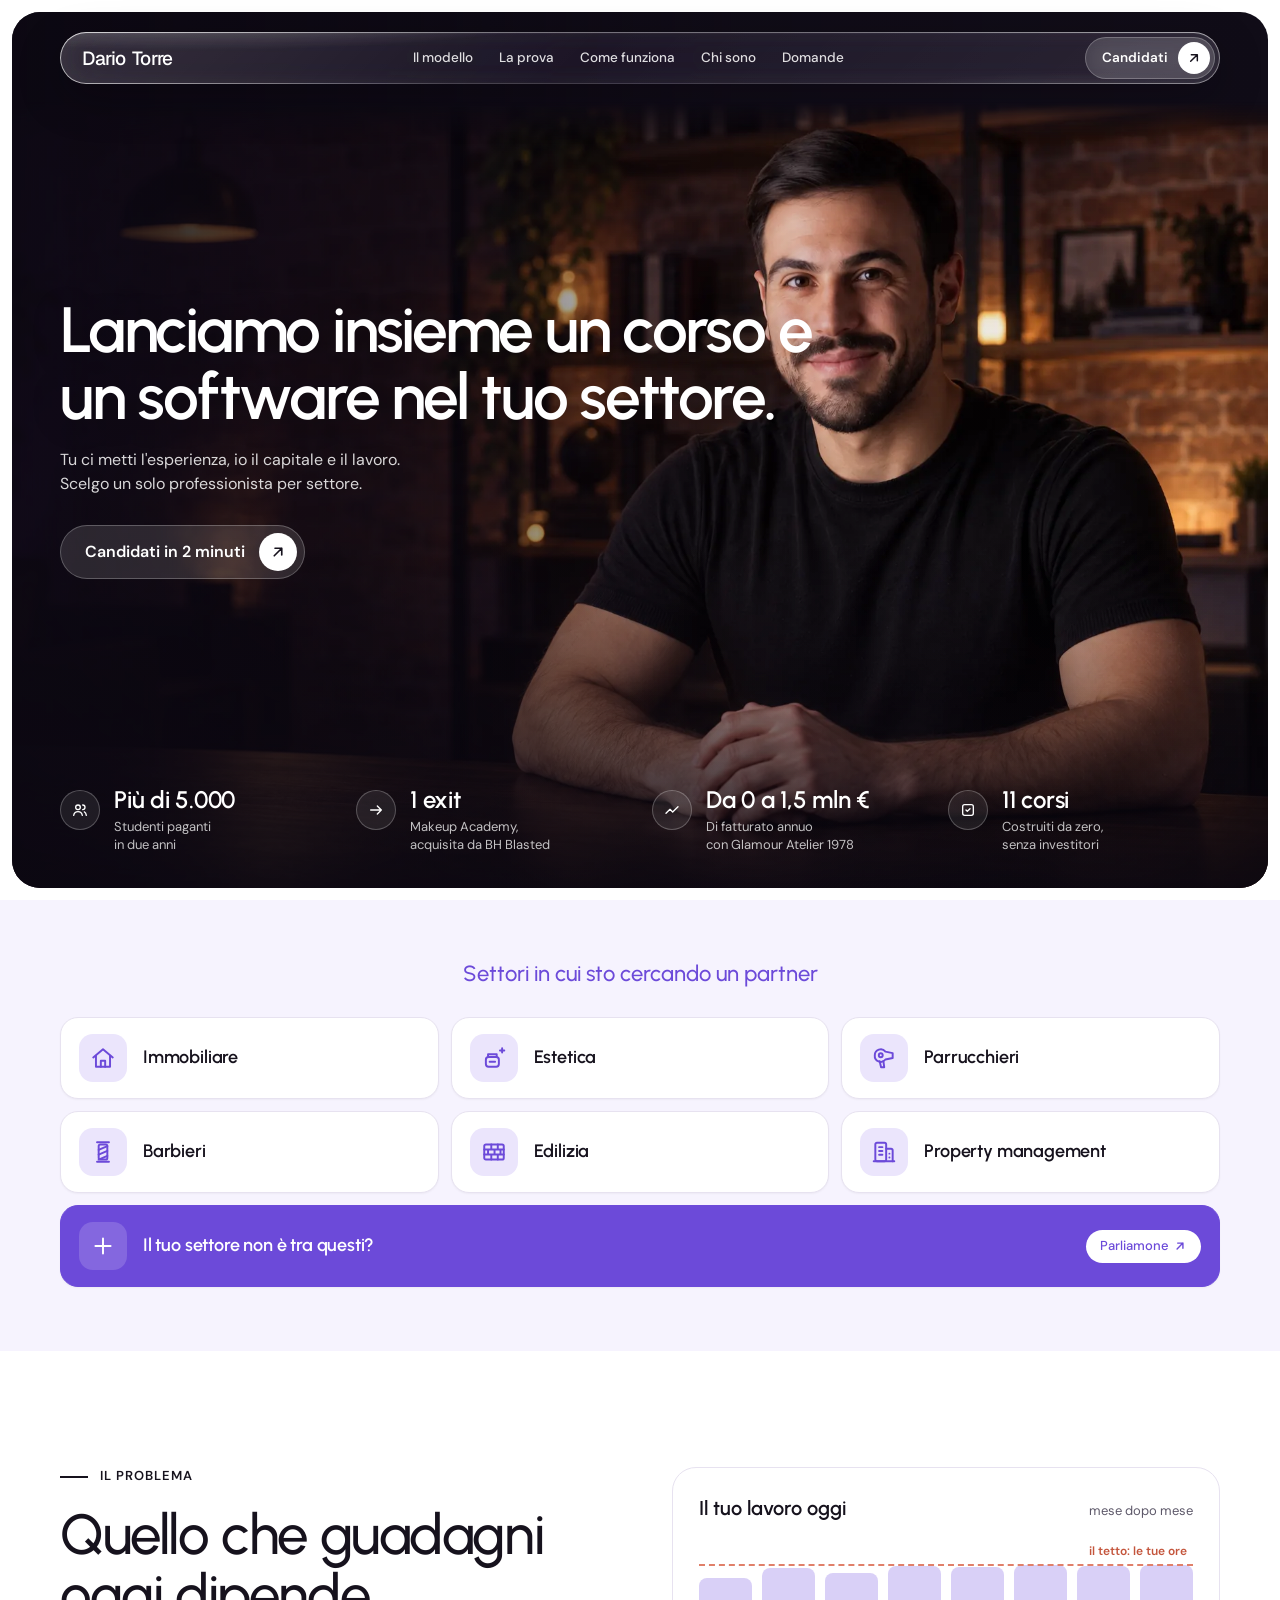
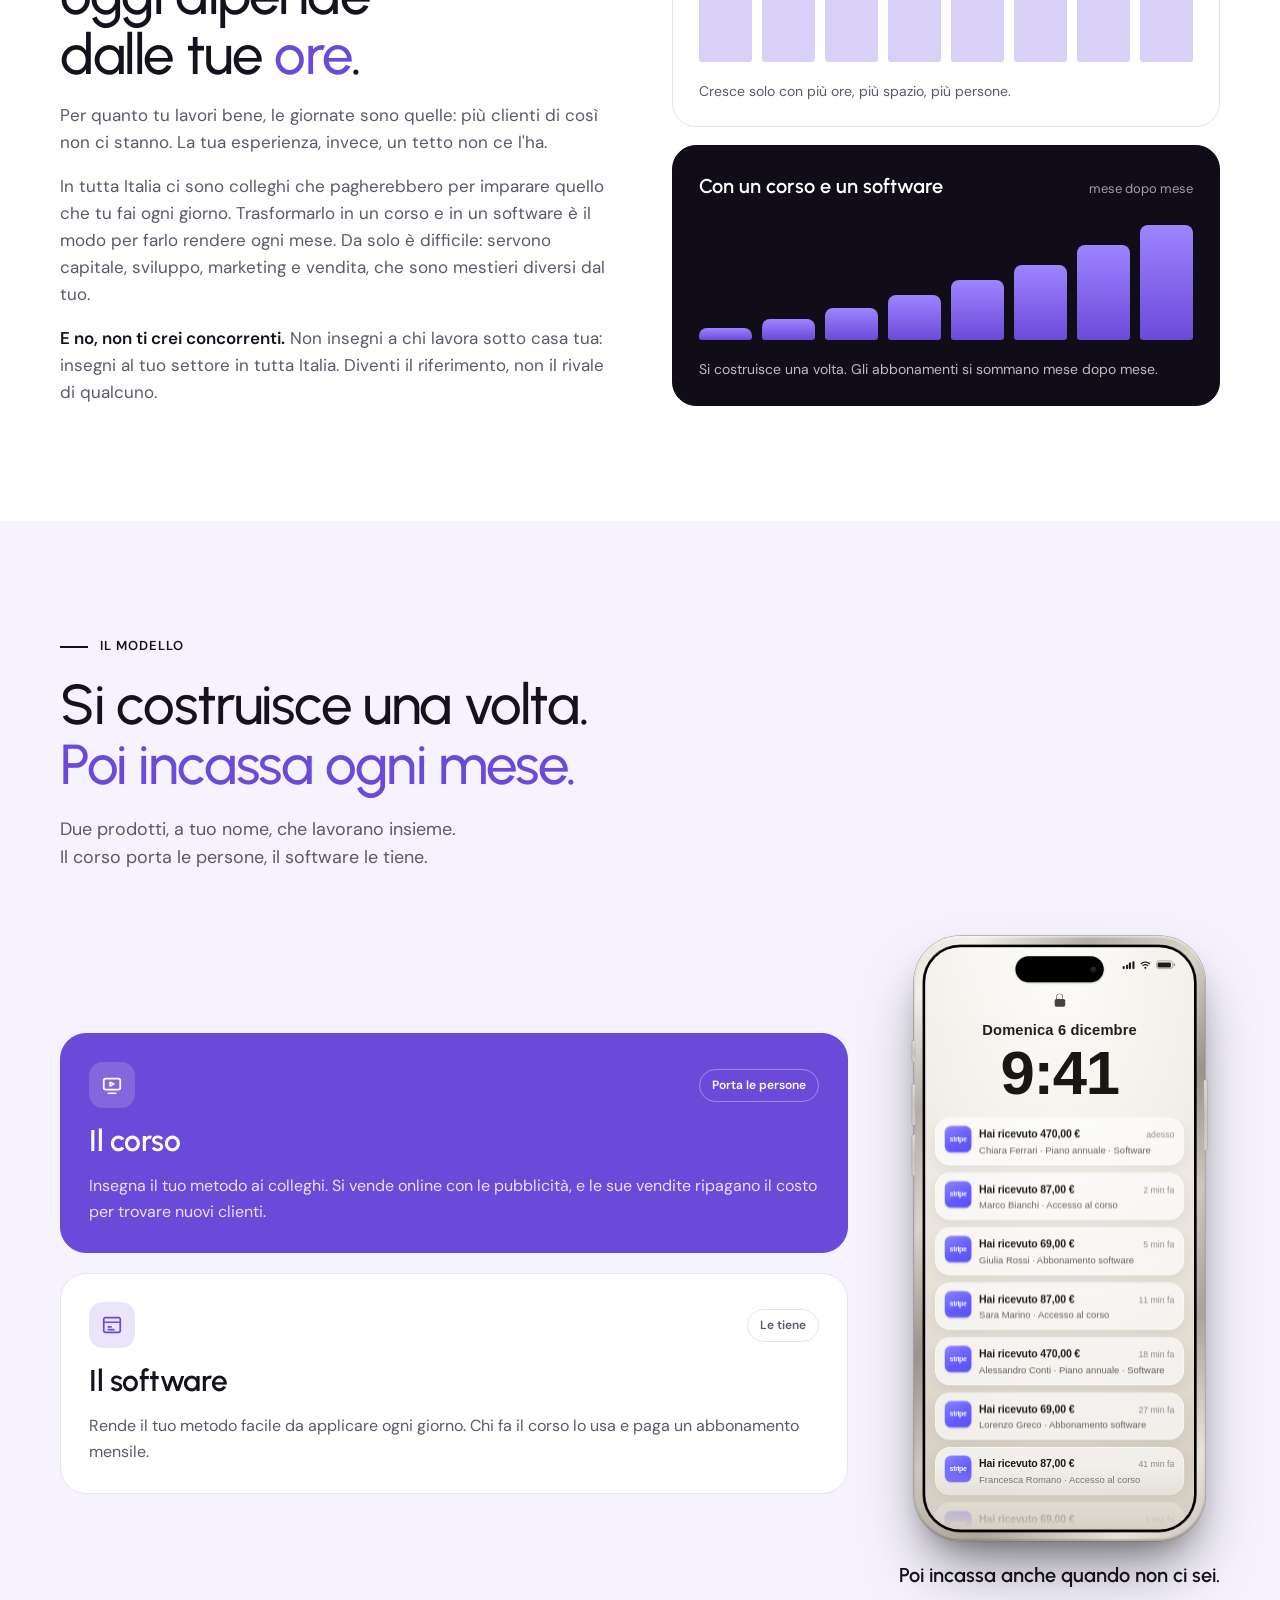
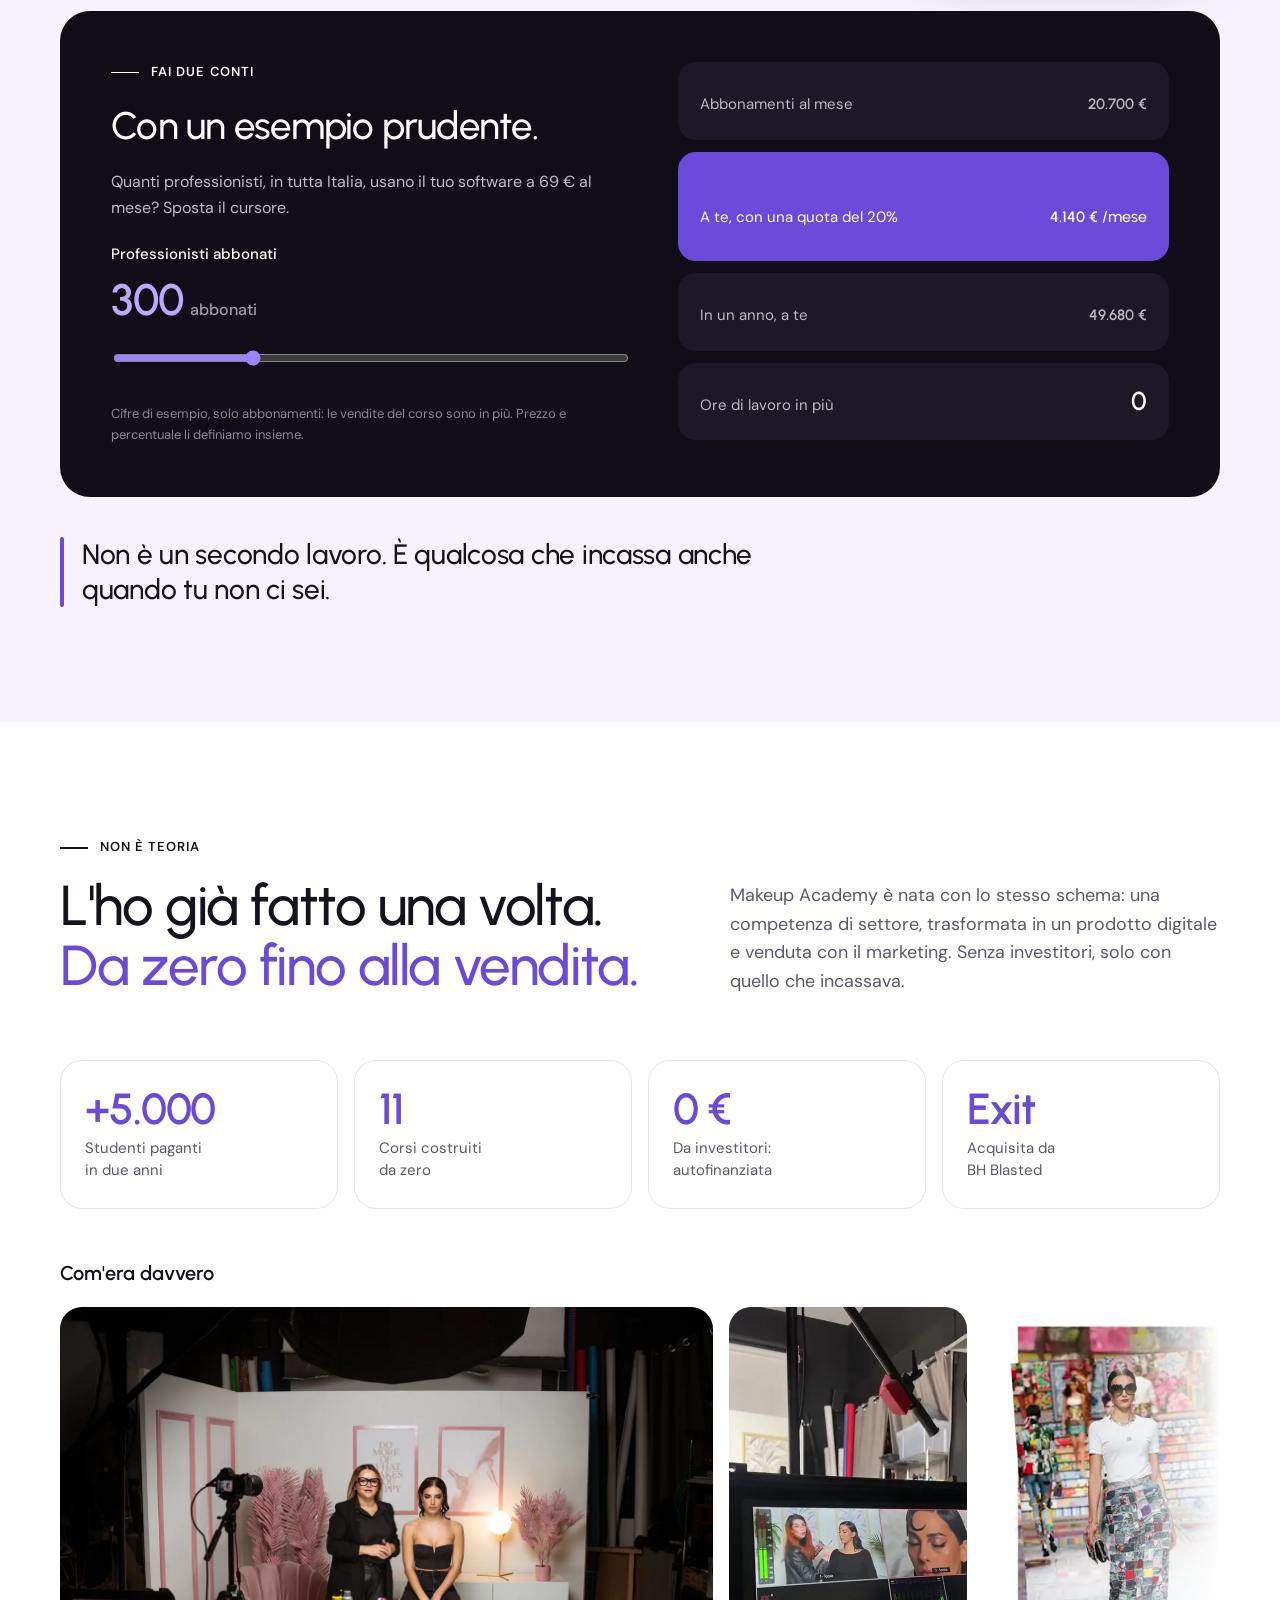
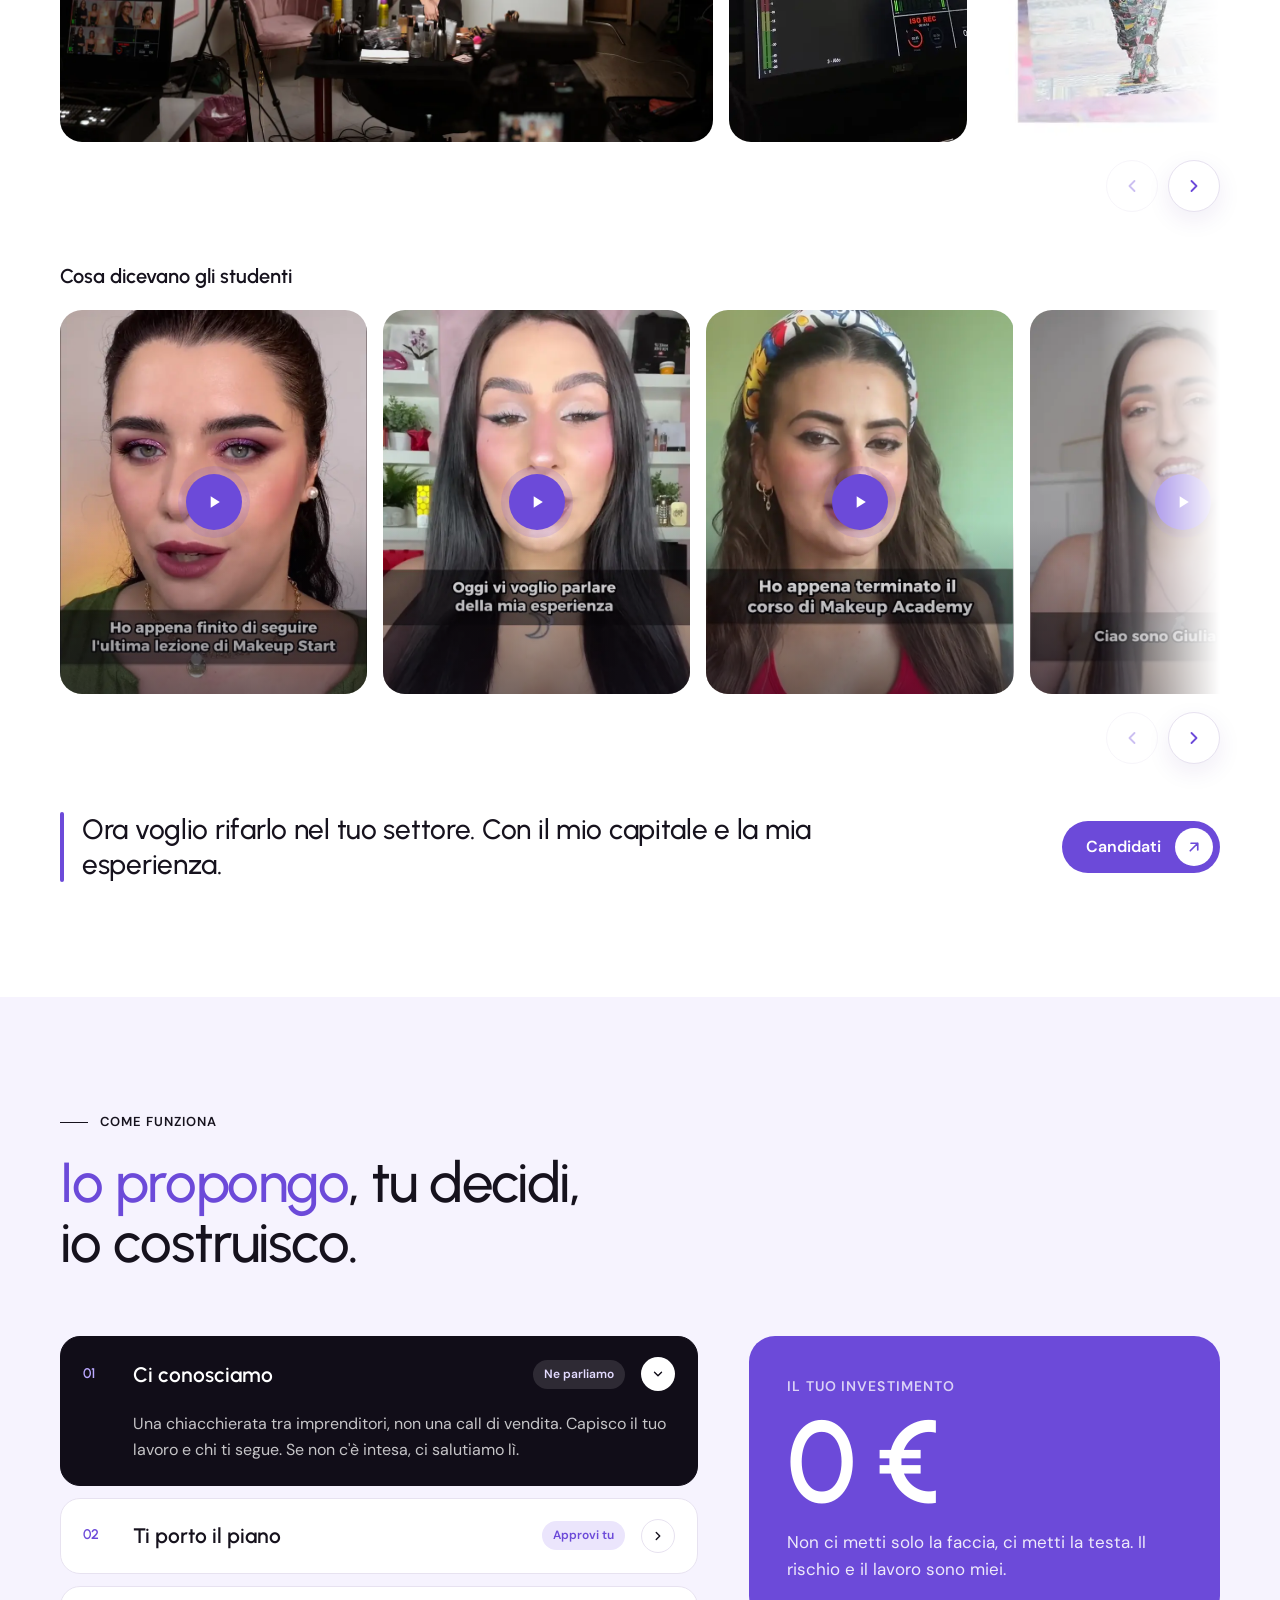
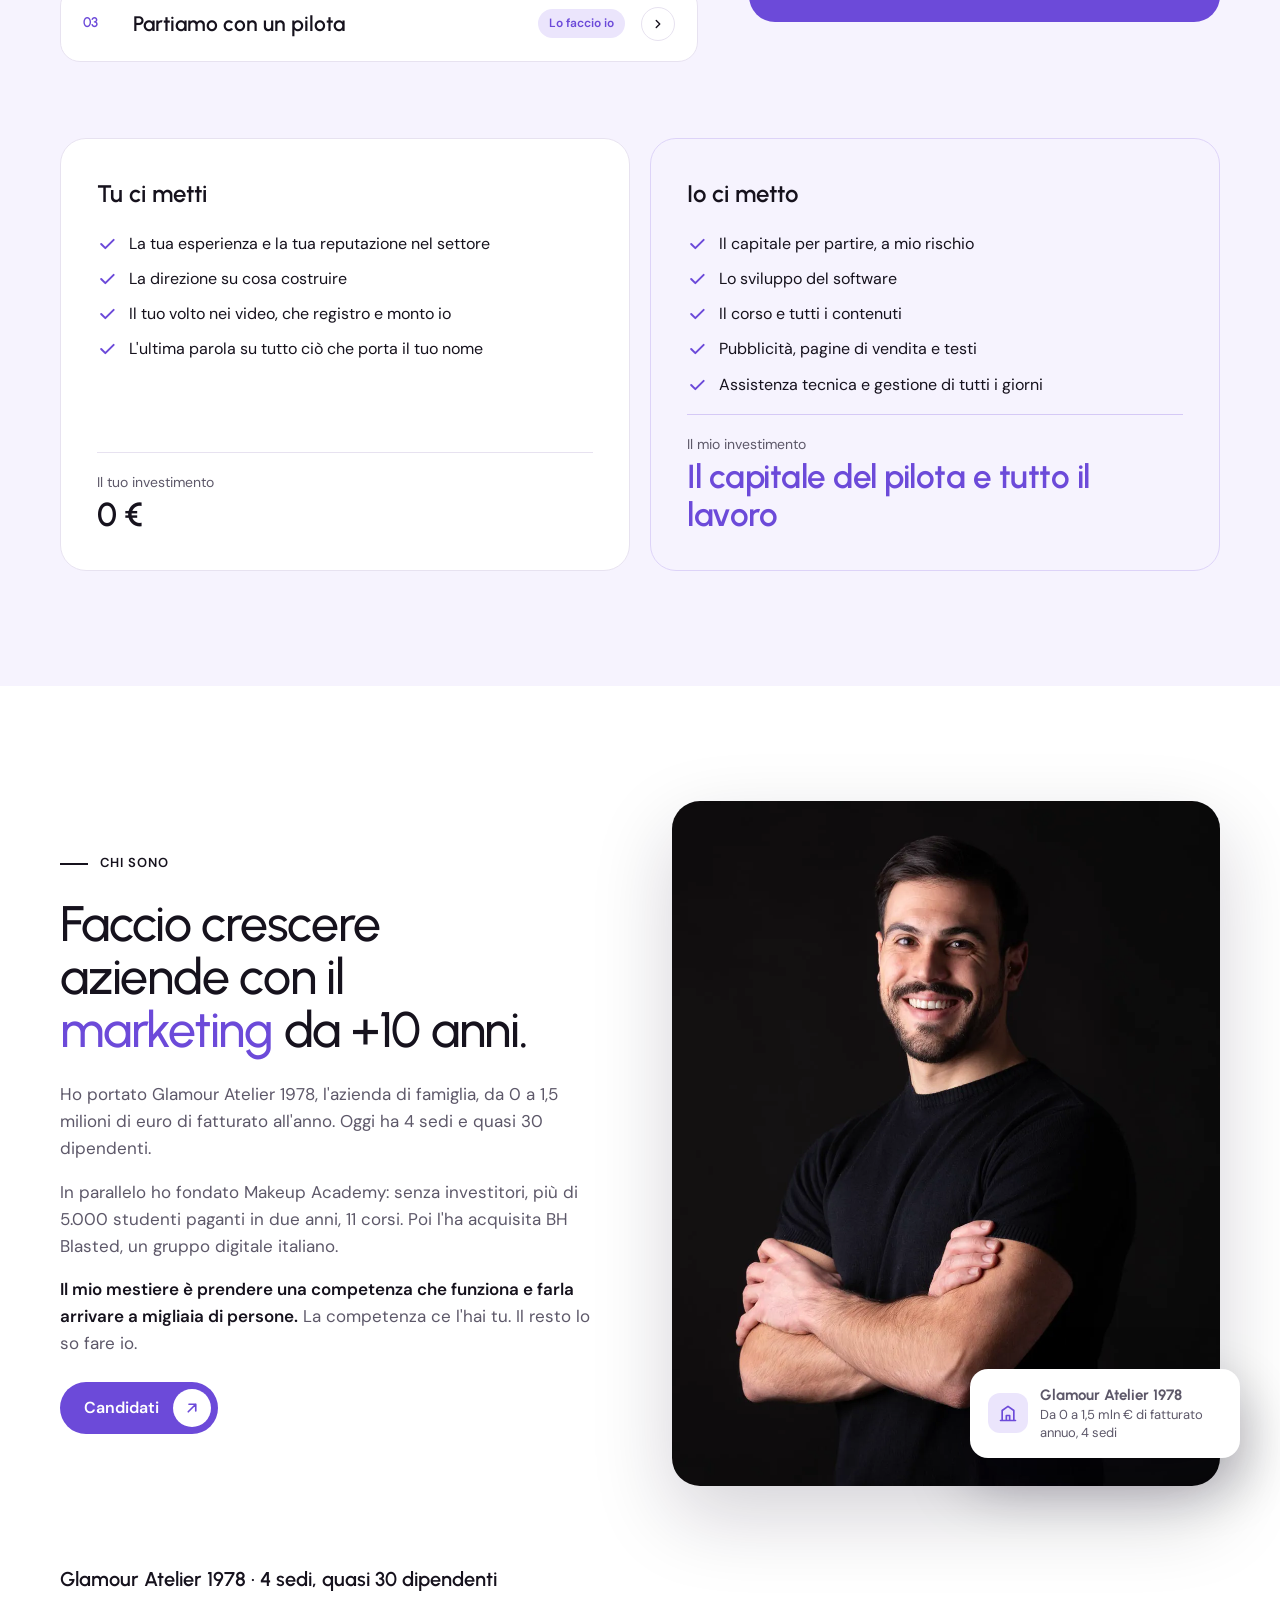
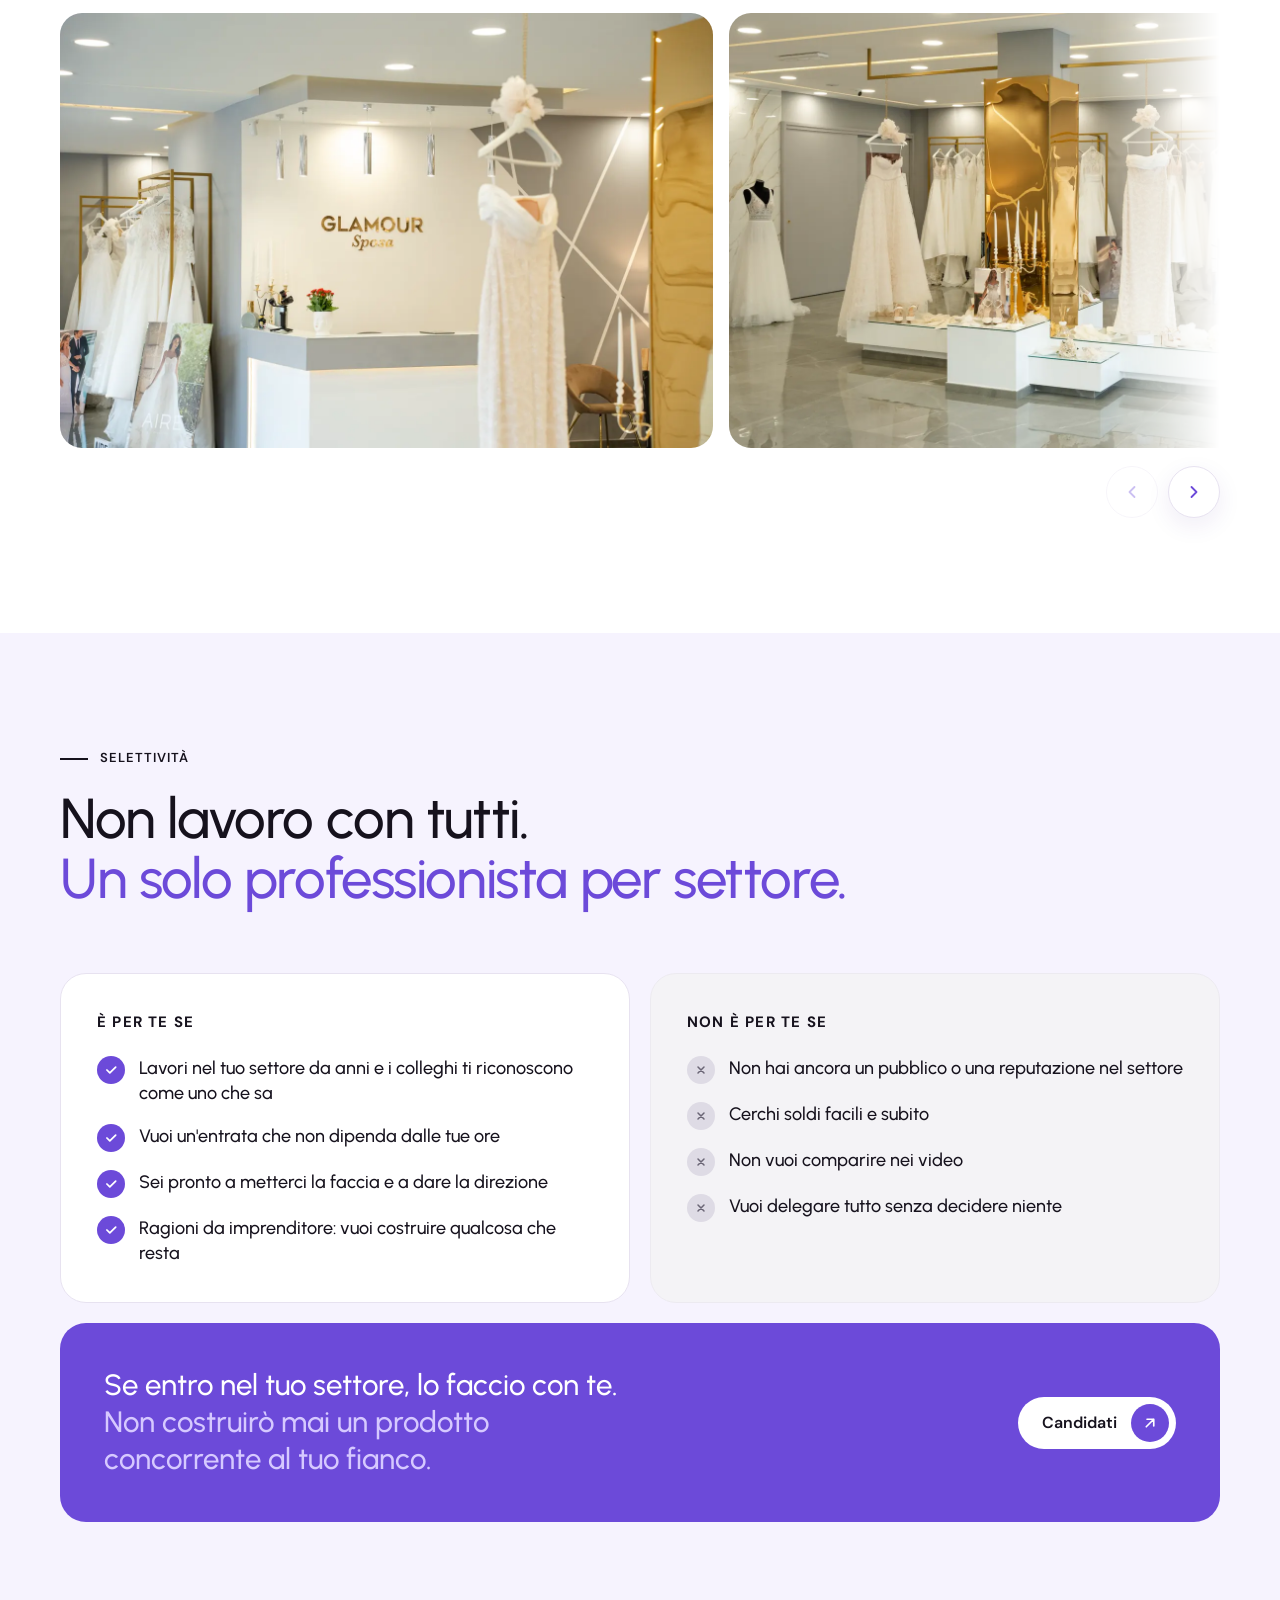
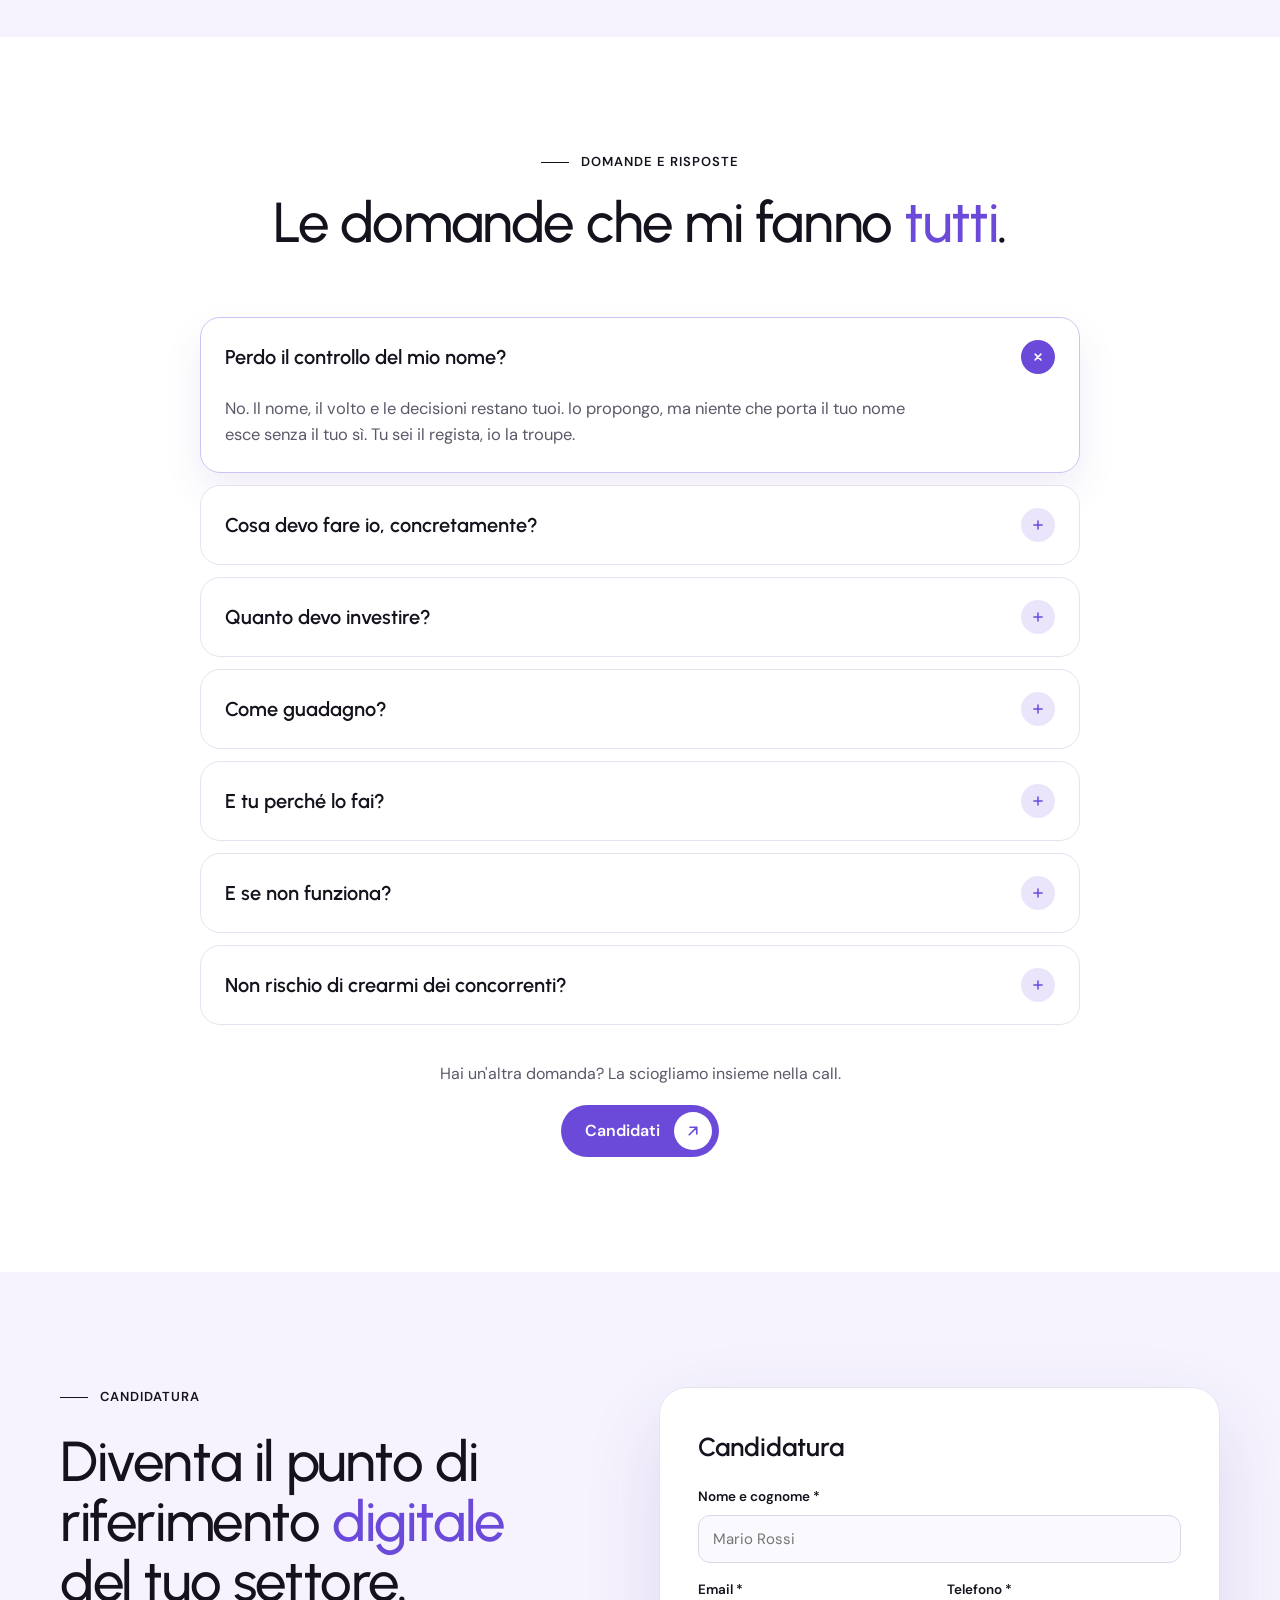
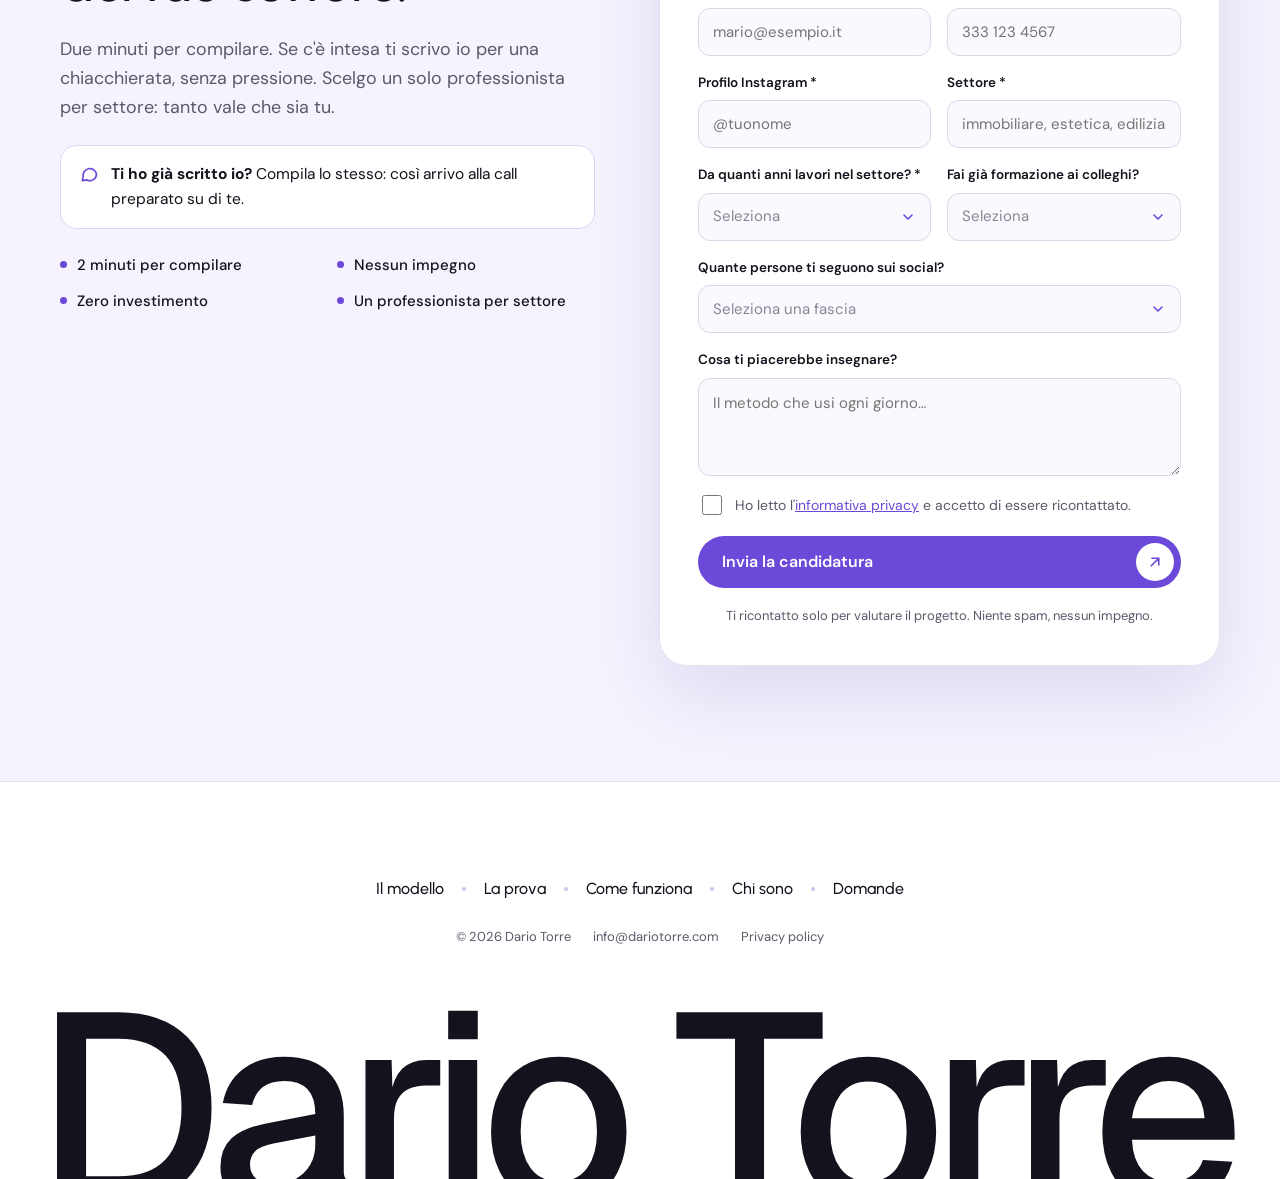
==== commit 657ef983: "Il modello: sottotitolo sotto il titolo da desktop Co-Authored-By: Claude Opus 5.5 <noreply@anthropi" ====
--- a/index.html
+++ b/index.html
@@ -8,7 +8,7 @@
 <link rel="preload" href="fonts/urbanist.woff2" as="font" type="font/woff2" crossorigin>
 <link rel="preload" href="fonts/dm-sans.woff2" as="font" type="font/woff2" crossorigin>
 <link rel="stylesheet" href="fonts/fonts.css?v=1">
-<link rel="stylesheet" href="style.css?v=31">
+<link rel="stylesheet" href="style.css?v=32">
 
 <style>[hidden]{display:none!important}</style>
 </head>
@@ -119,12 +119,12 @@
 <!-- 3. IL MODELLO -->
 <section class="sec tint" id="modello">
   <div class="wrap">
-    <div class="head split rv">
+    <div class="head rv">
       <div class="stack">
         <span class="eb">Il modello</span>
         <h2 class="h2">Si costruisce una volta.<br><span class="hl">Poi incassa ogni mese.</span></h2>
       </div>
-      <p class="lead">Due prodotti, a tuo nome, che lavorano insieme. Il corso porta le persone, il software le tiene.</p>
+      <p class="lead">Due prodotti, a tuo nome, che lavorano insieme.<br class="dbr"> Il corso porta le persone, il software le tiene.</p>
     </div>
 
     <div class="model-grid">
--- a/style.css
+++ b/style.css
@@ -555,3 +555,5 @@
   .tile b{font-size:38px}
   .tile span{font-size:14.5px}
 }
+/* a capo solo da computer */
+@media (max-width:640px){.dbr{display:none}}
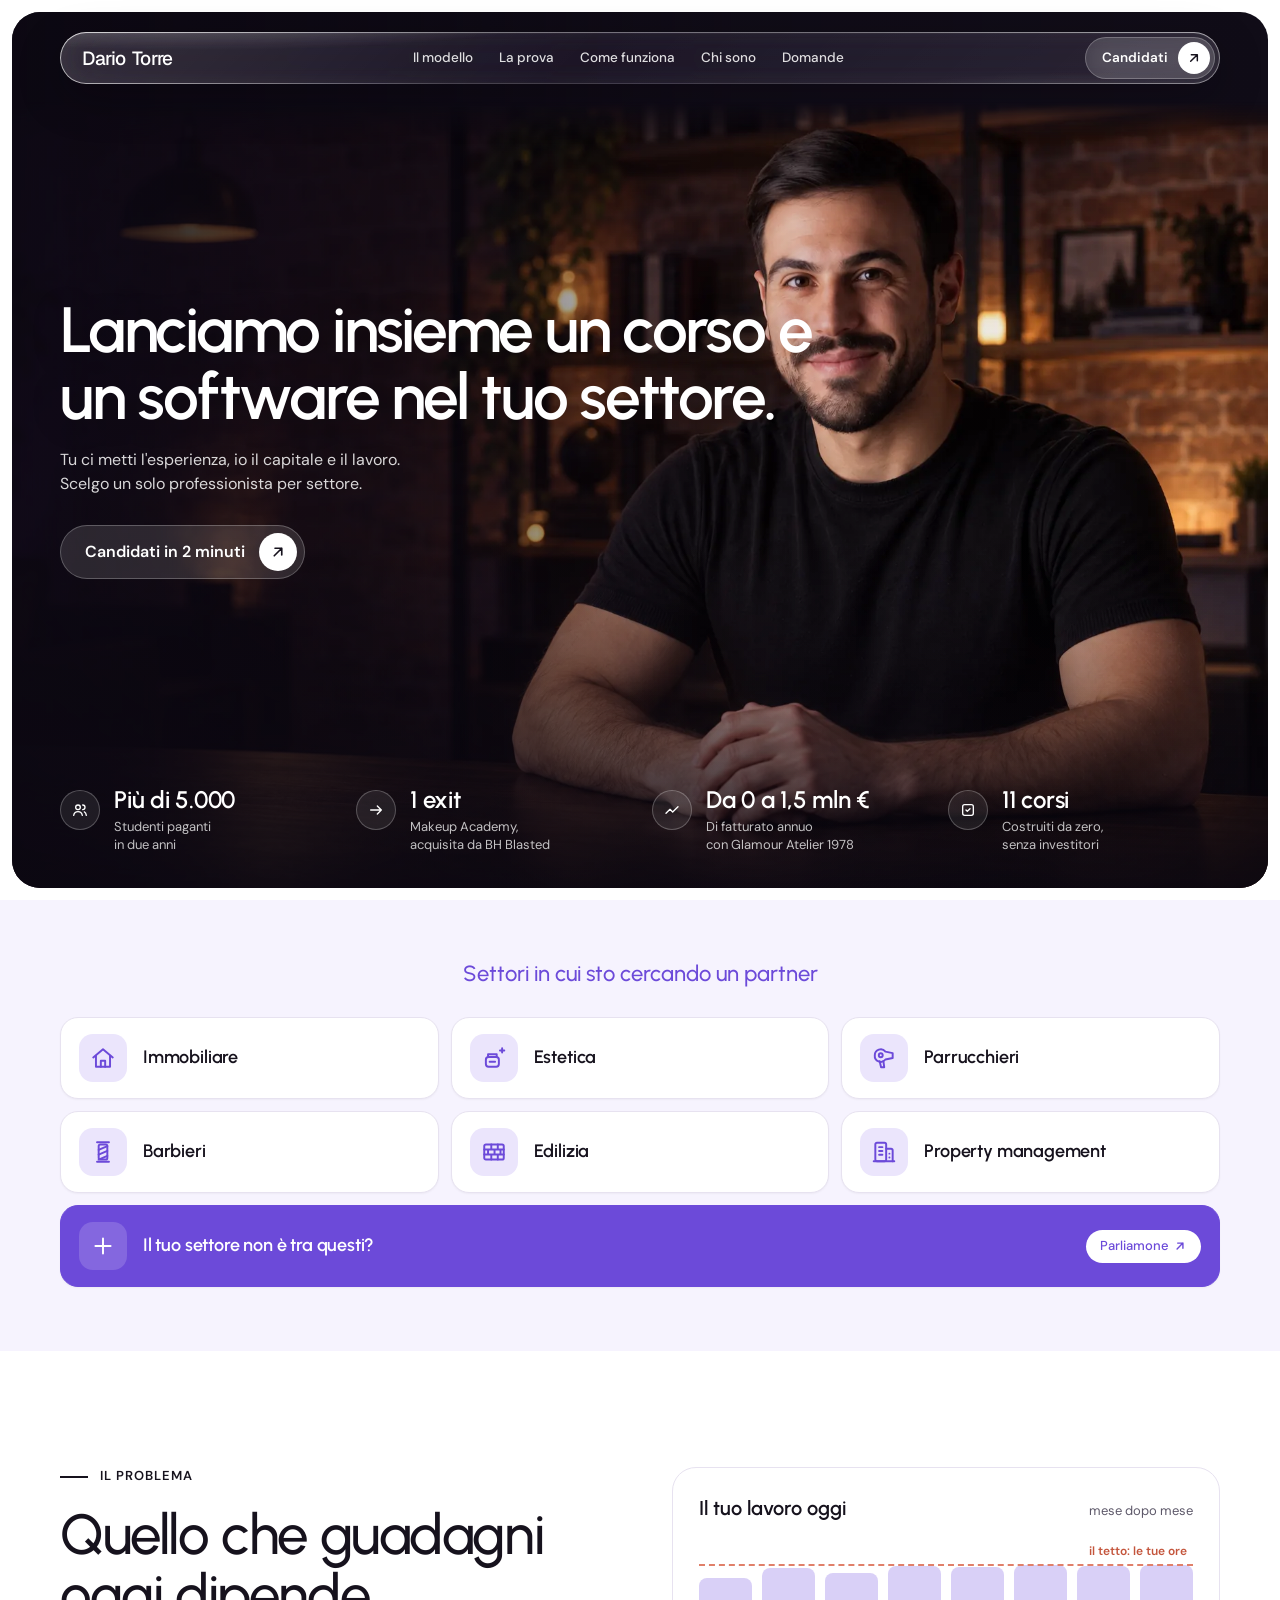
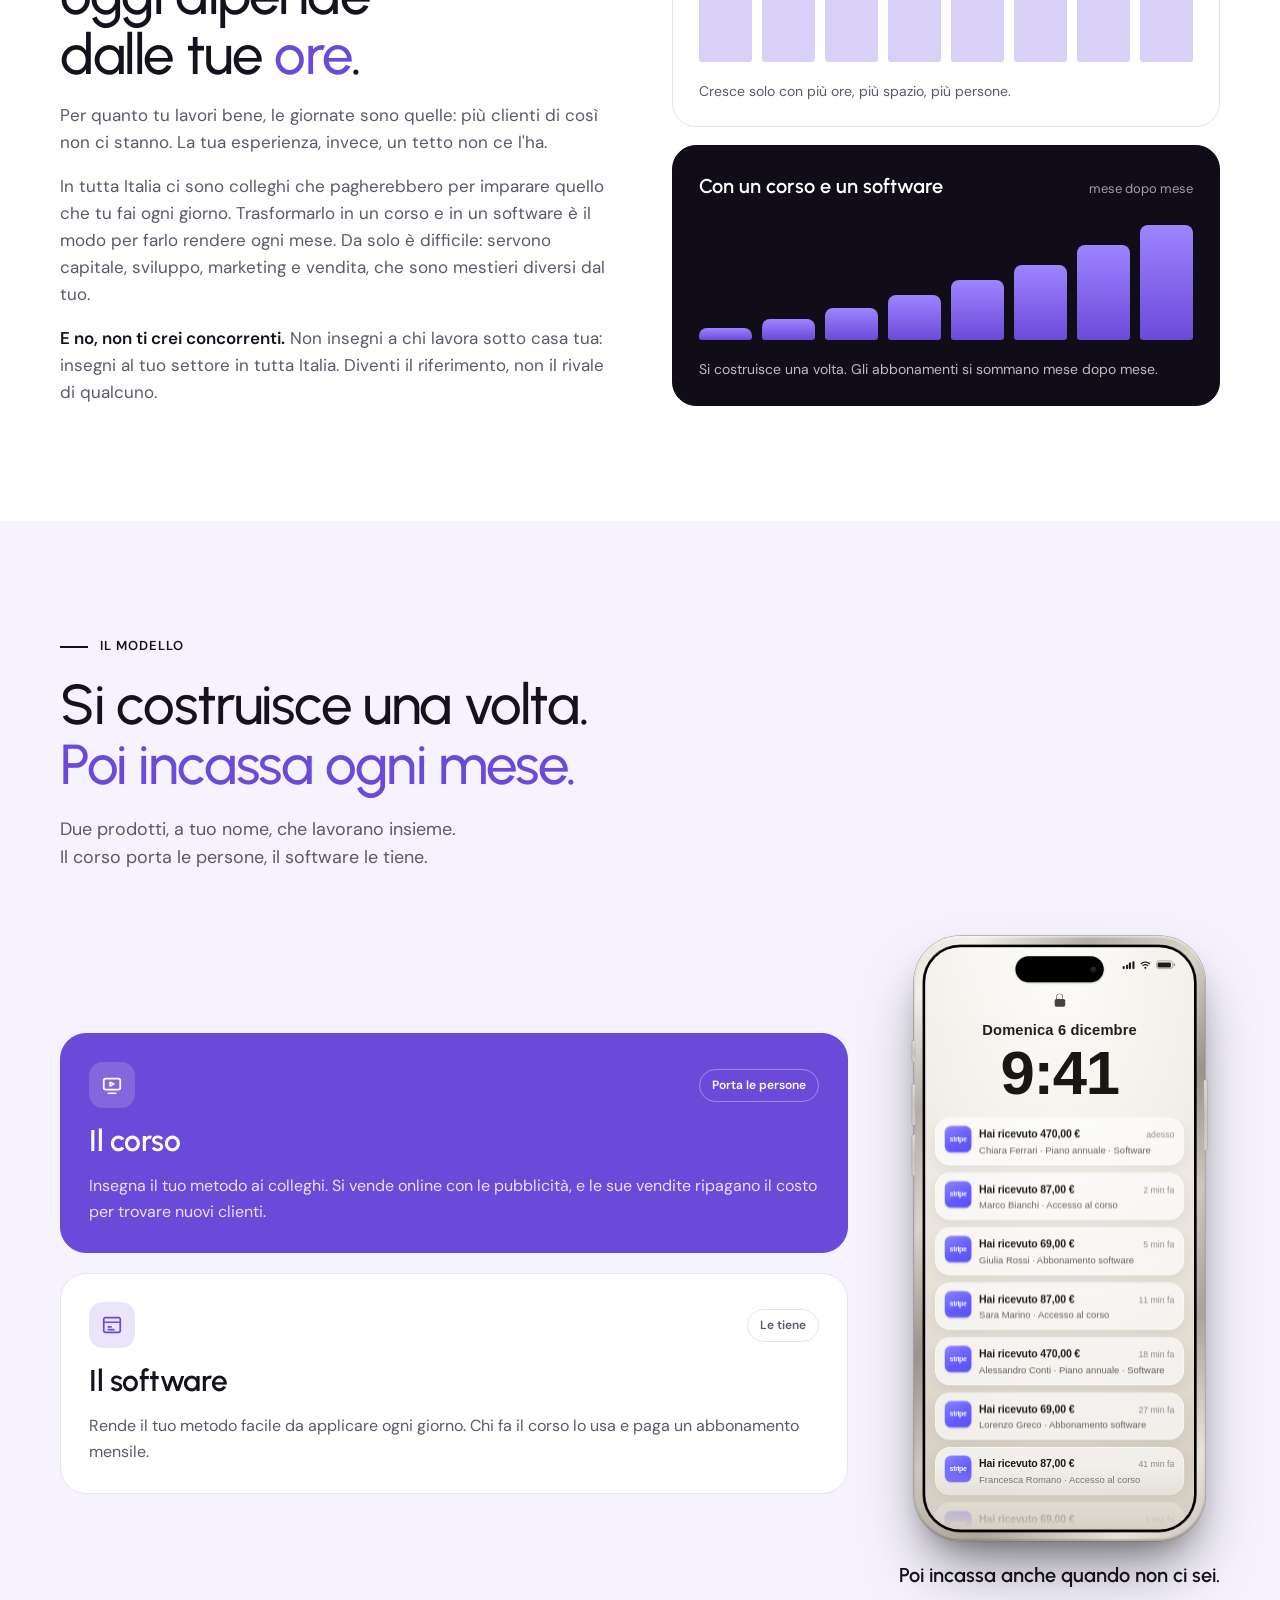
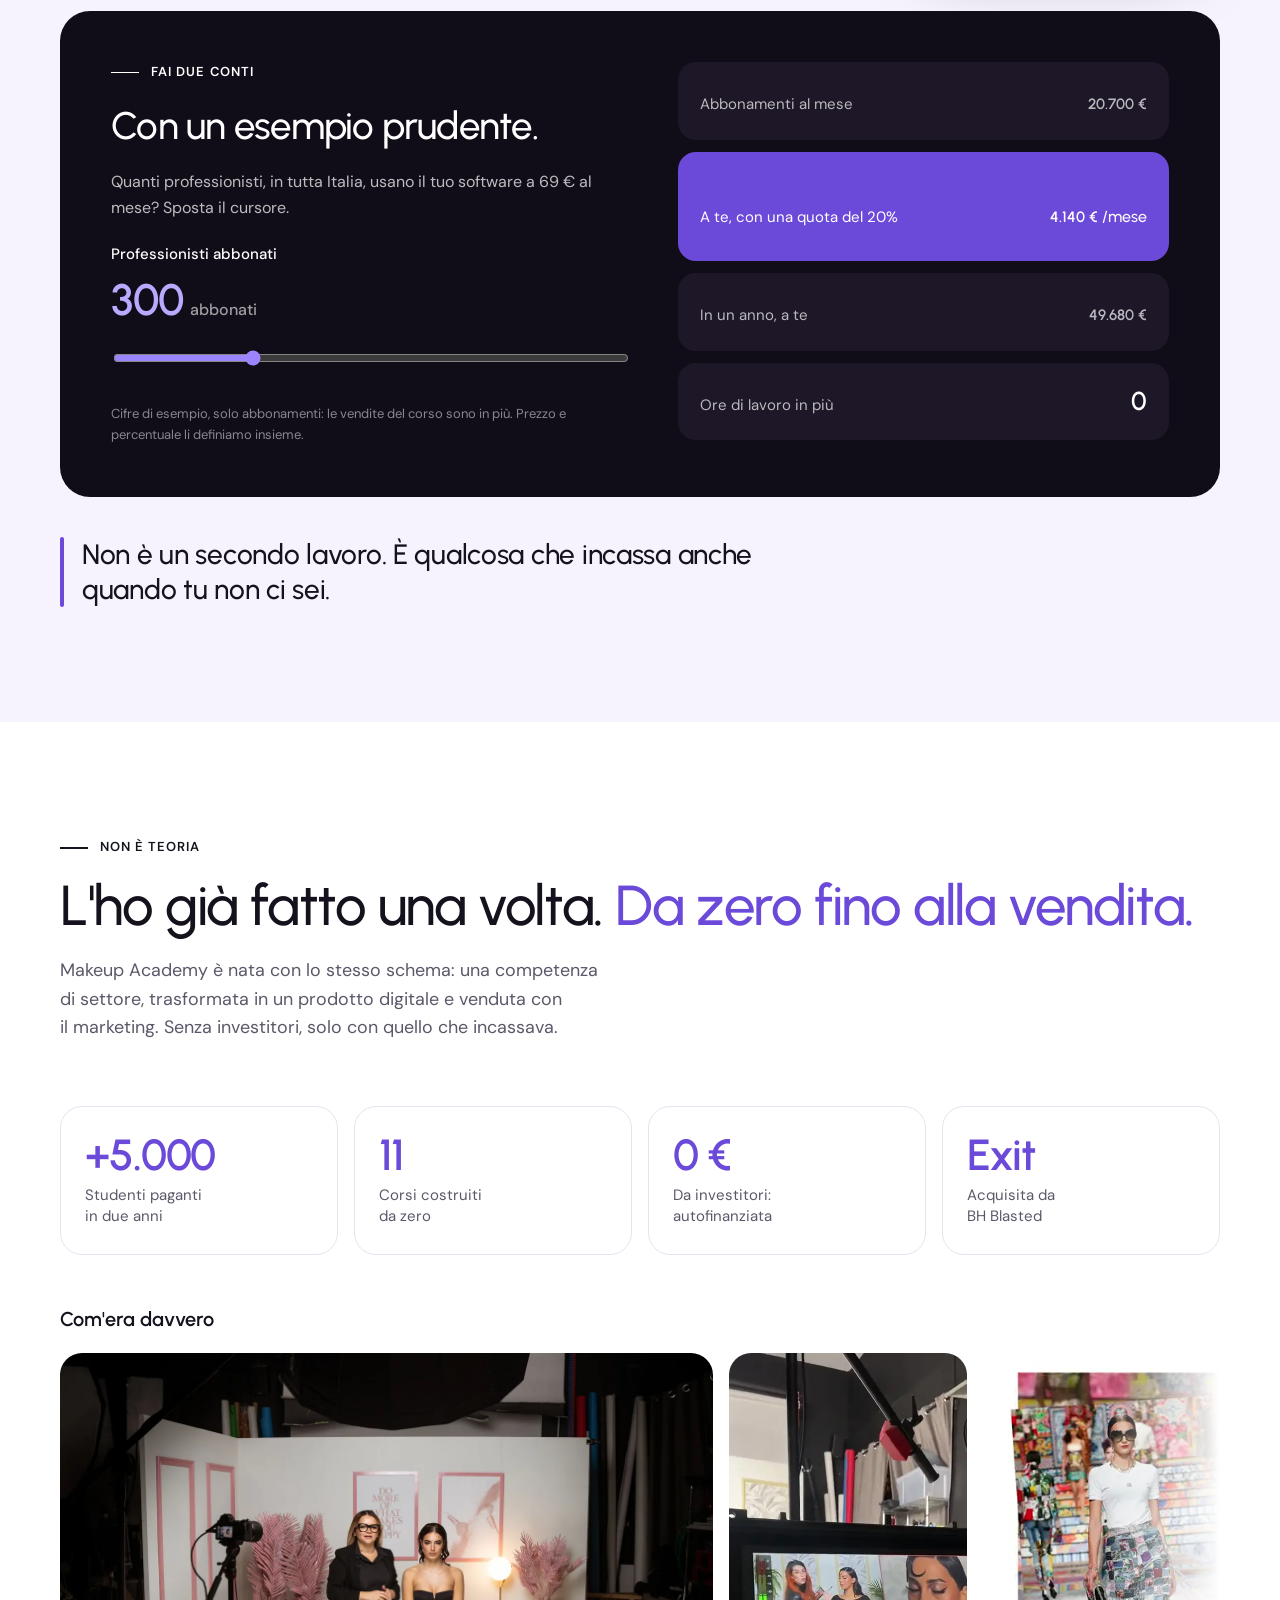
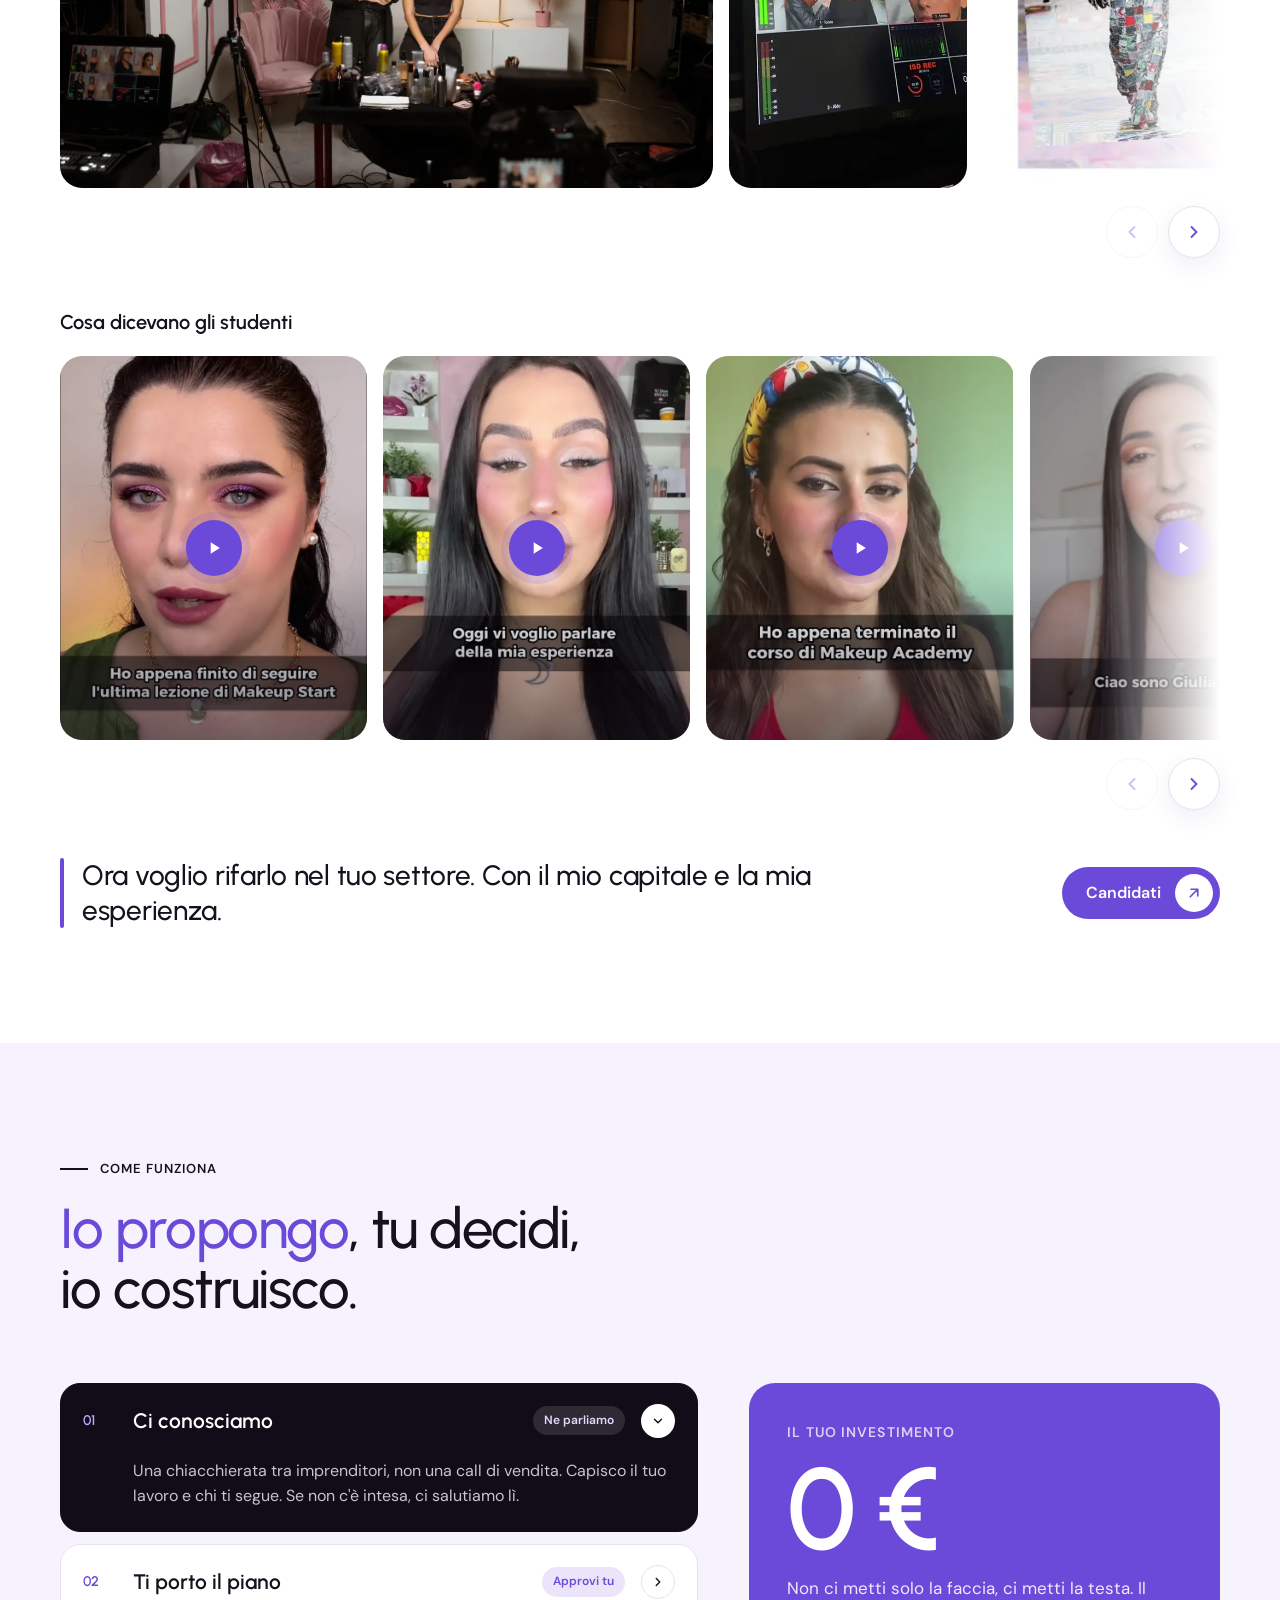
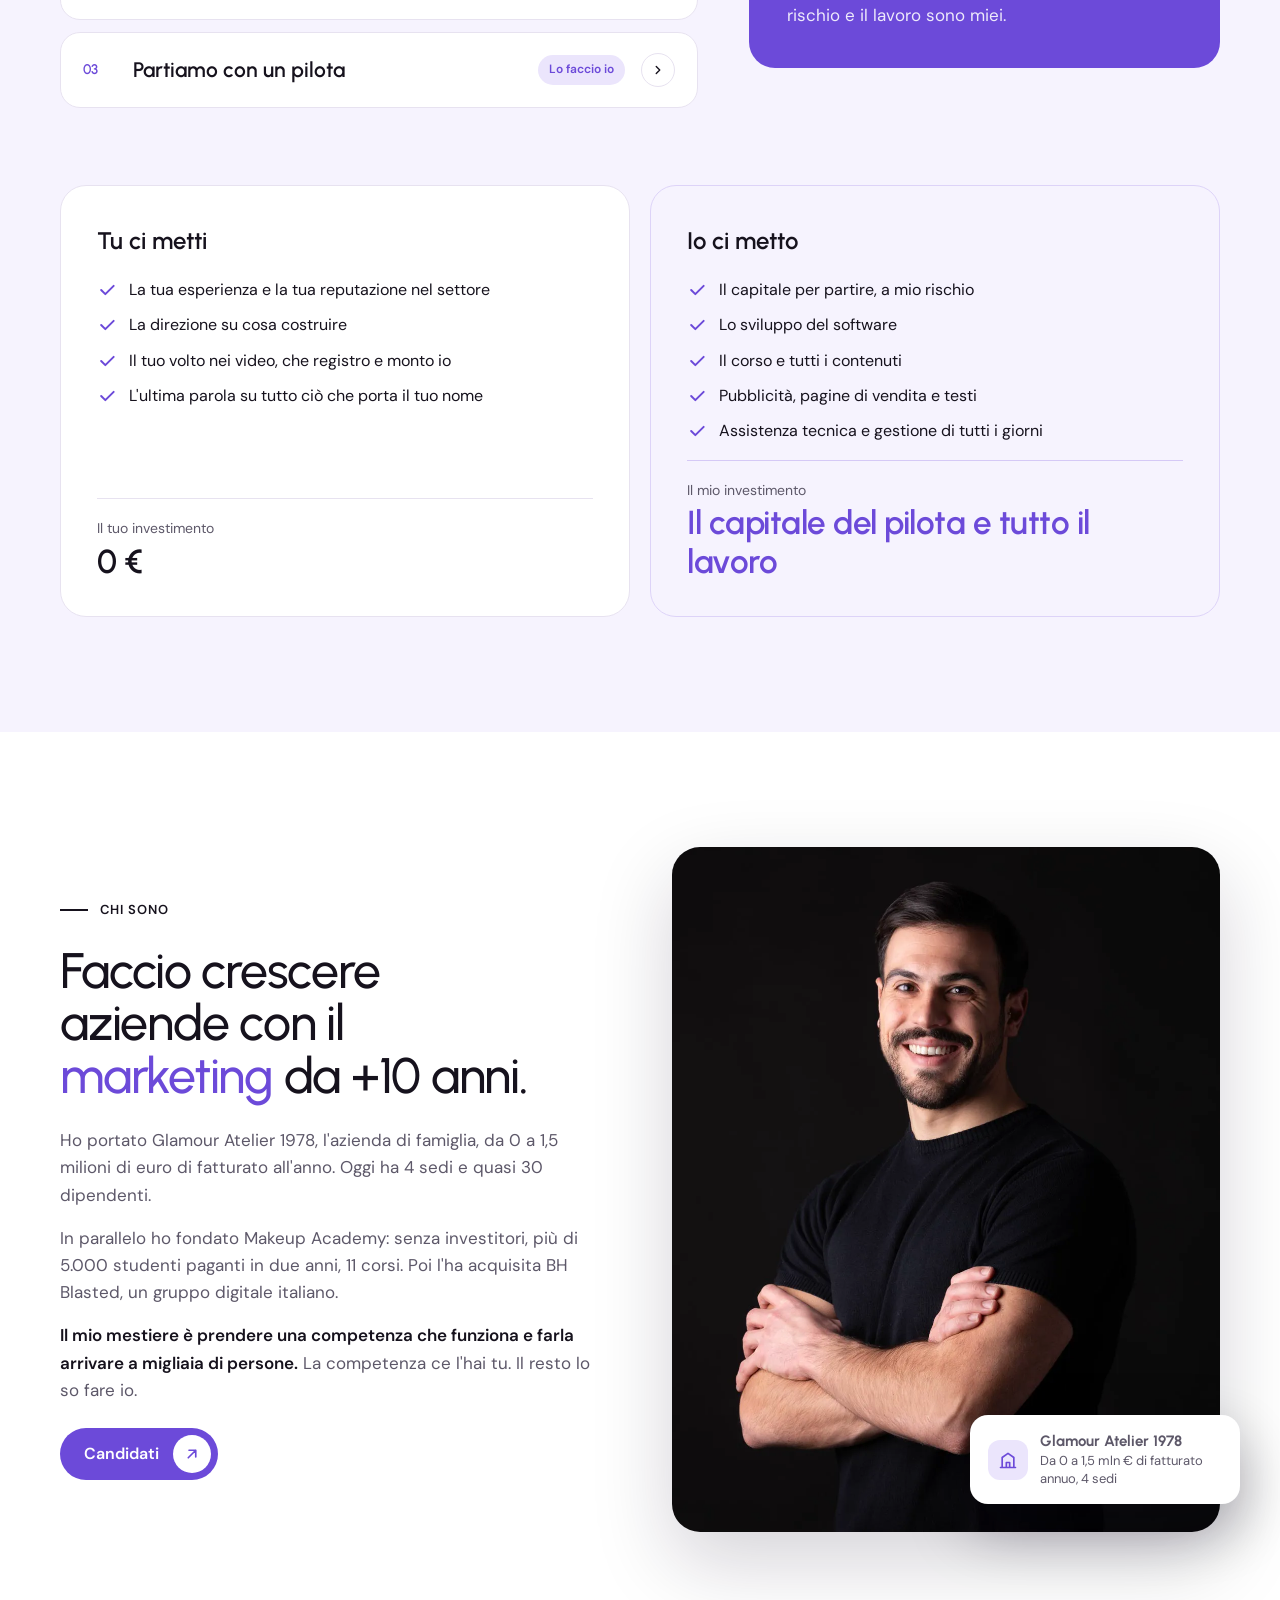
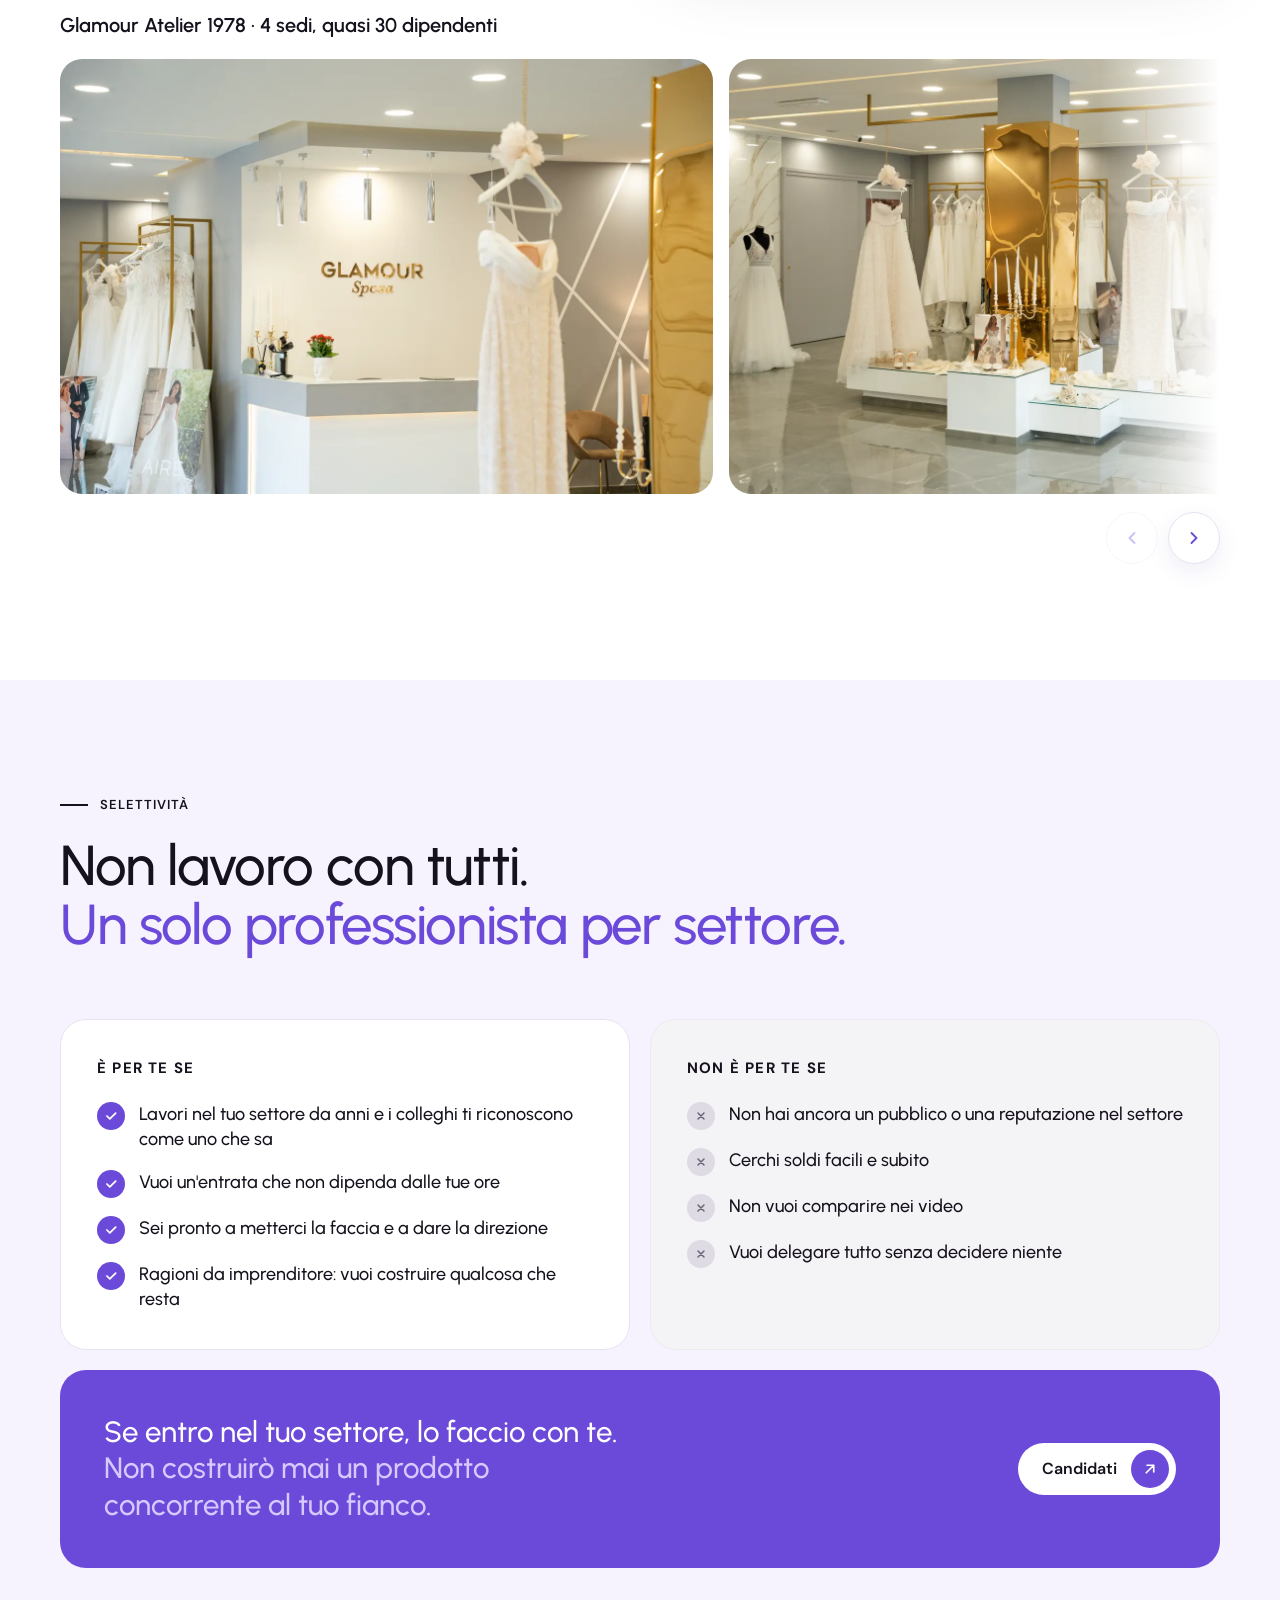
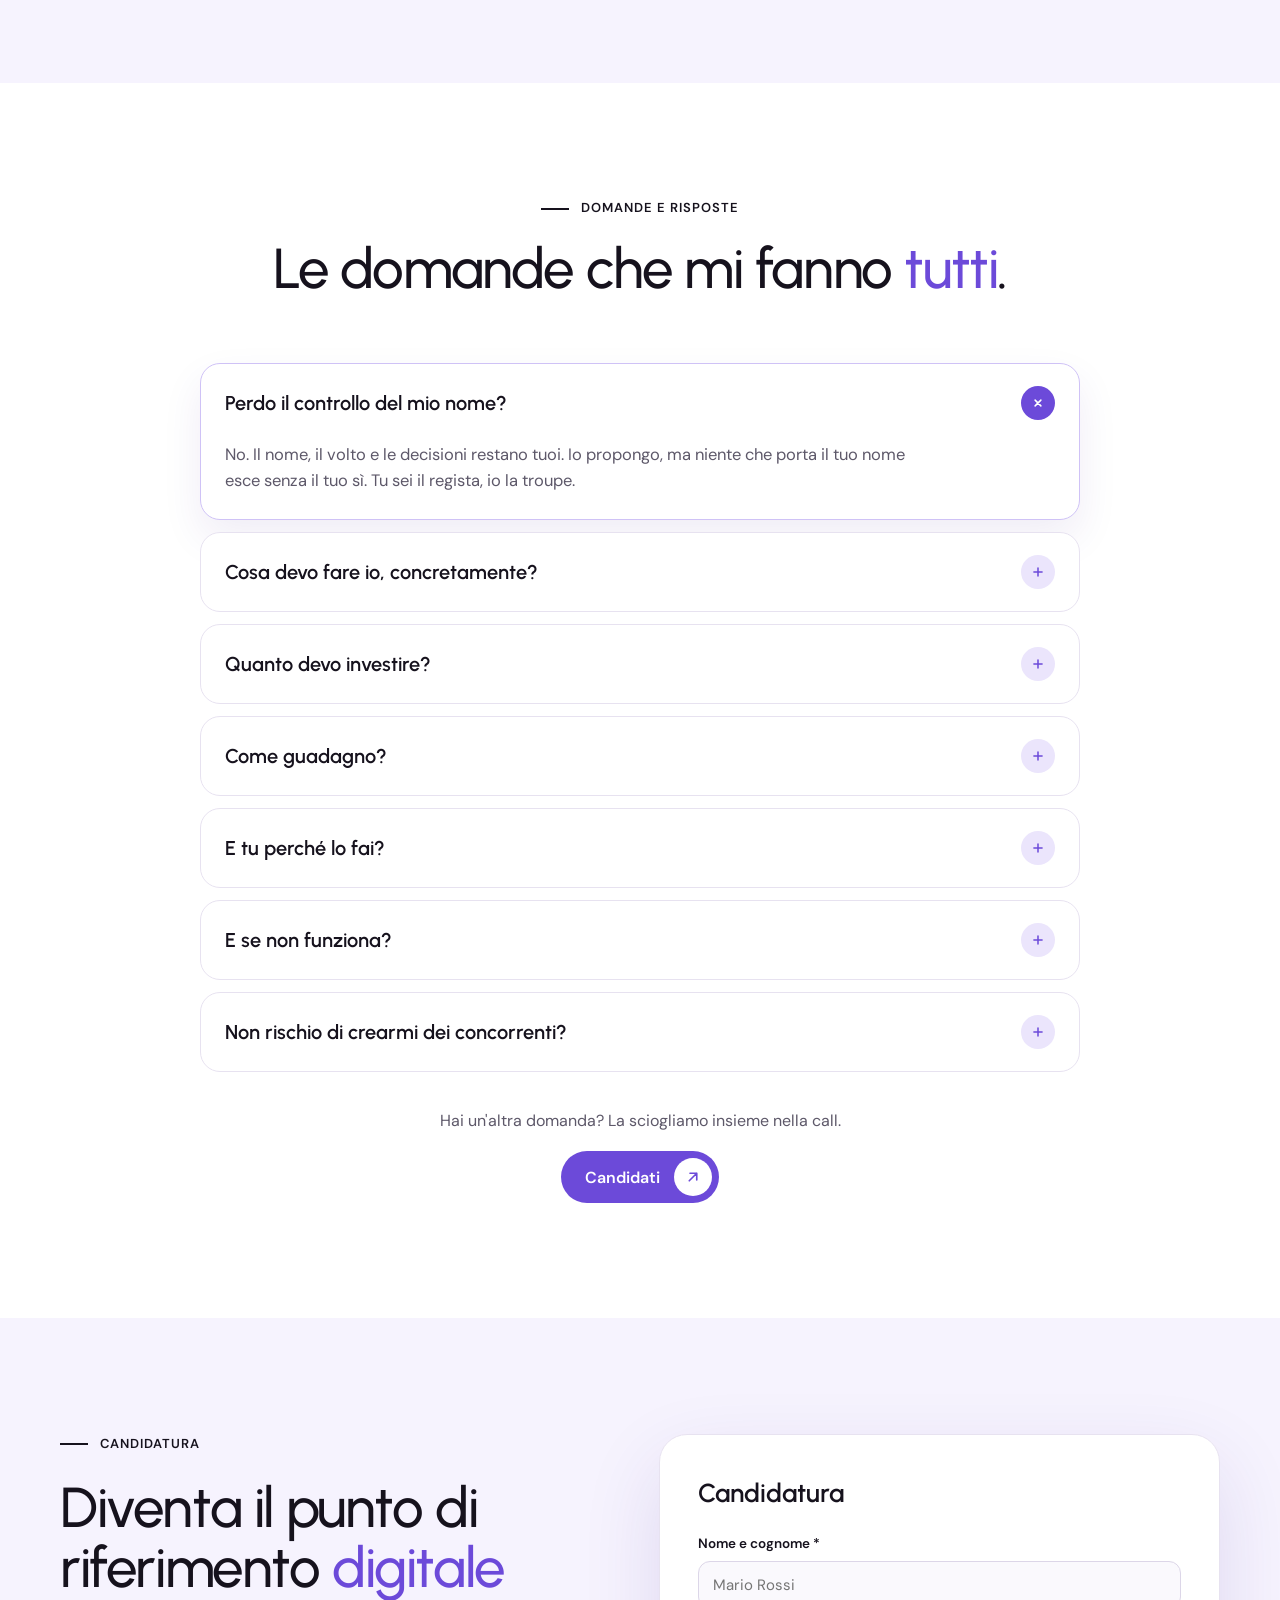
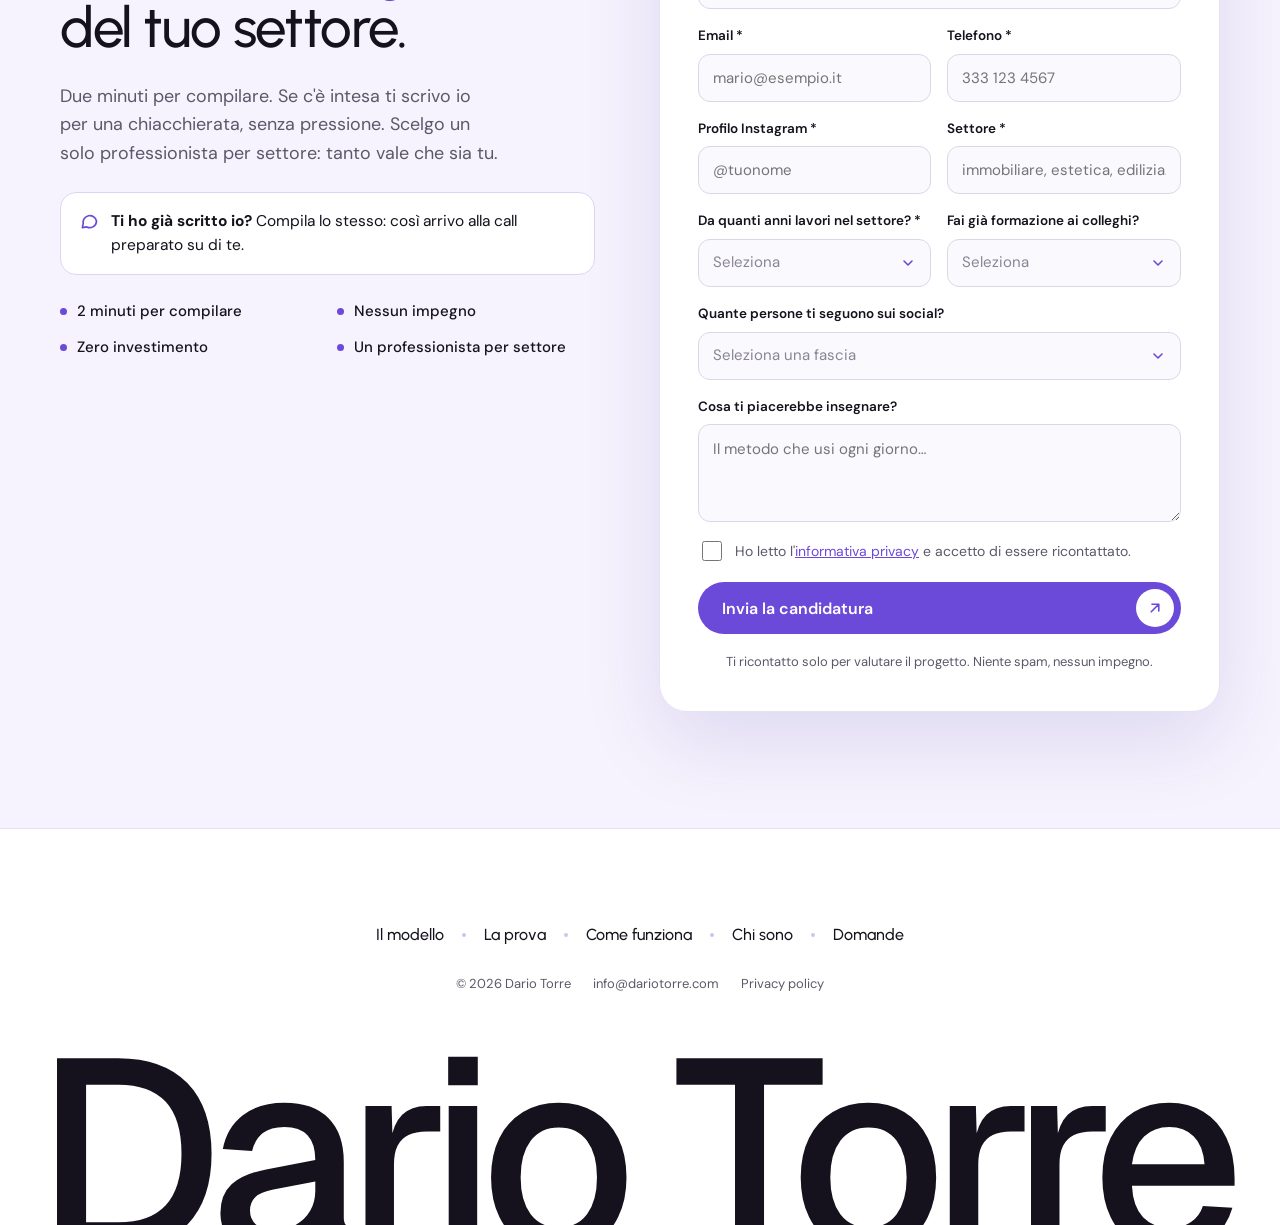
==== commit e62db001: "Non è teoria: sottotitolo sotto il titolo, righe bilanciate Co-Authored-By: Claude Opus 5.5 <noreply" ====
--- a/index.html
+++ b/index.html
@@ -8,7 +8,7 @@
 <link rel="preload" href="fonts/urbanist.woff2" as="font" type="font/woff2" crossorigin>
 <link rel="preload" href="fonts/dm-sans.woff2" as="font" type="font/woff2" crossorigin>
 <link rel="stylesheet" href="fonts/fonts.css?v=1">
-<link rel="stylesheet" href="style.css?v=32">
+<link rel="stylesheet" href="style.css?v=33">
 
 <style>[hidden]{display:none!important}</style>
 </head>
@@ -193,7 +193,7 @@
 <!-- 4. LA PROVA -->
 <section class="sec" id="prova">
   <div class="wrap">
-    <div class="head split rv">
+    <div class="head rv">
       <div class="stack">
         <span class="eb">Non è teoria</span>
         <h2 class="h2">L'ho già fatto una volta. <span class="hl">Da zero fino alla vendita.</span></h2>
--- a/style.css
+++ b/style.css
@@ -557,3 +557,4 @@
 }
 /* a capo solo da computer */
 @media (max-width:640px){.dbr{display:none}}
+.lead{text-wrap:balance}
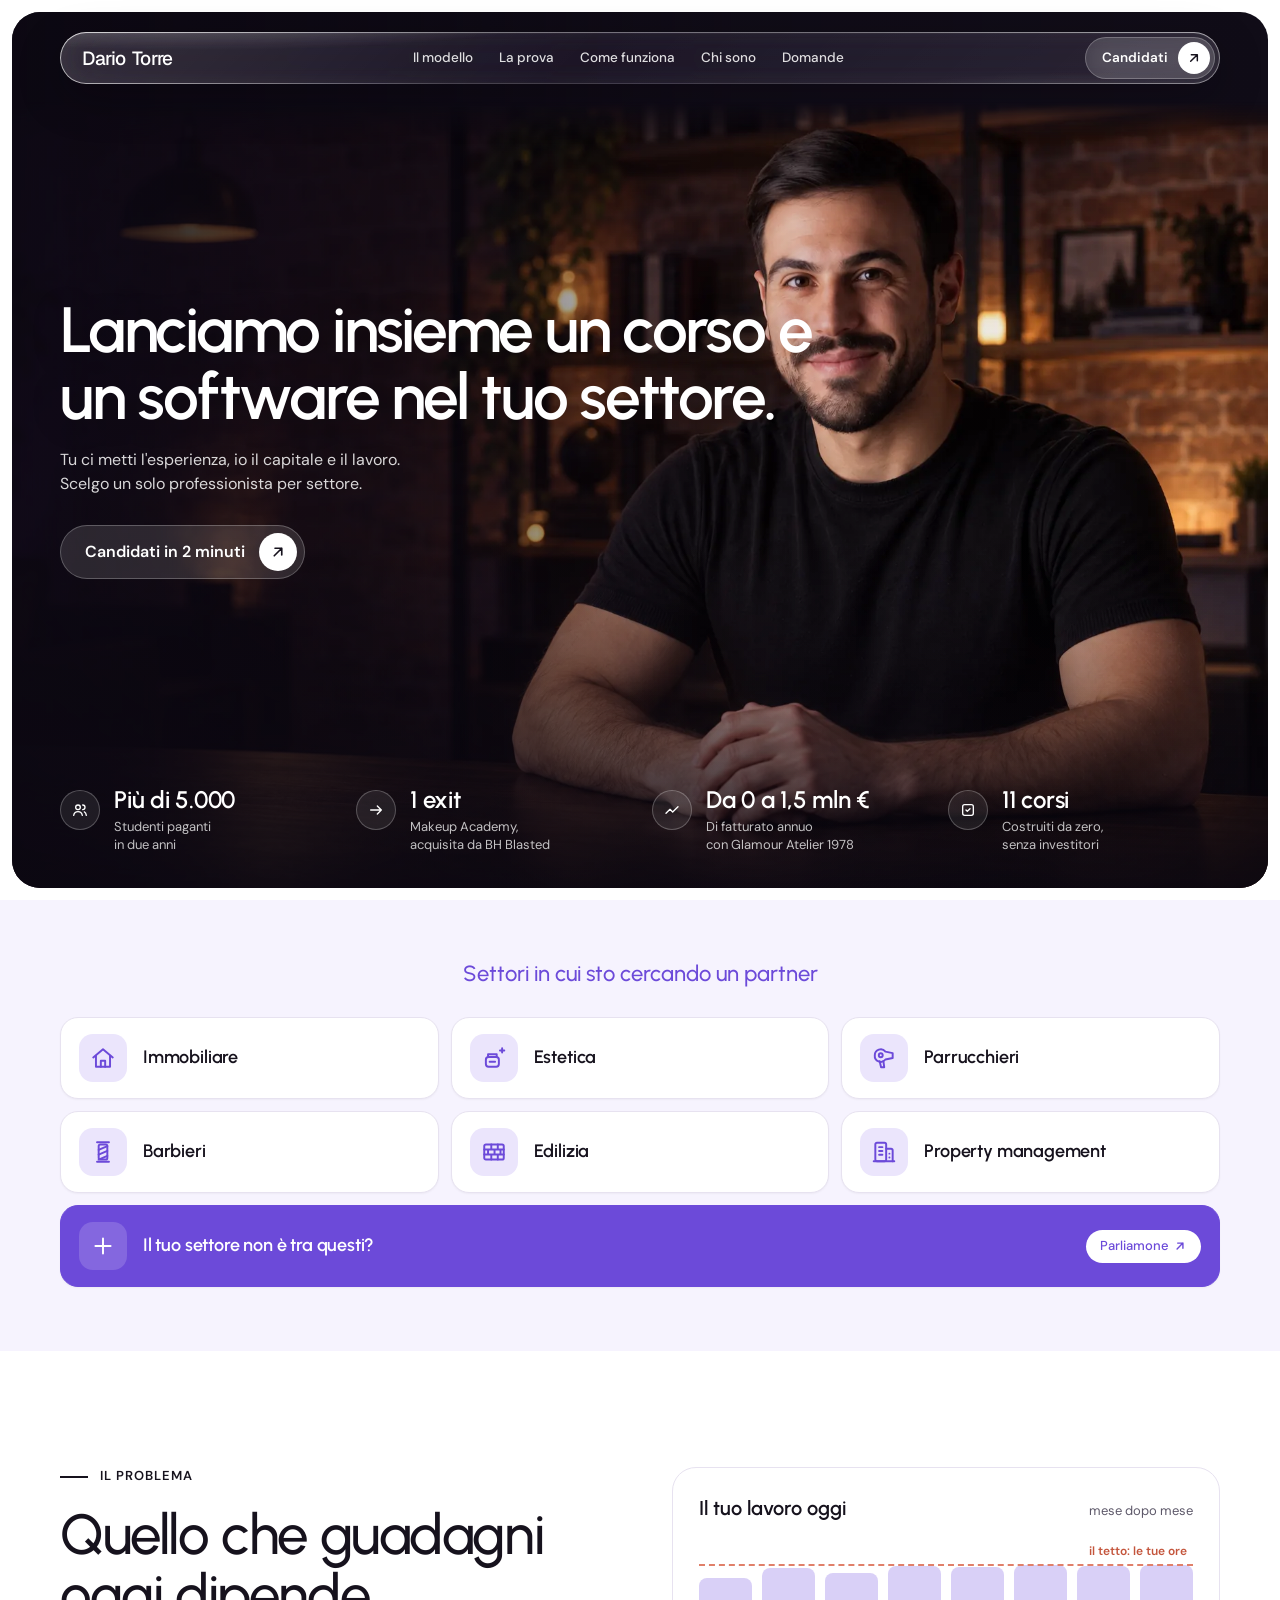
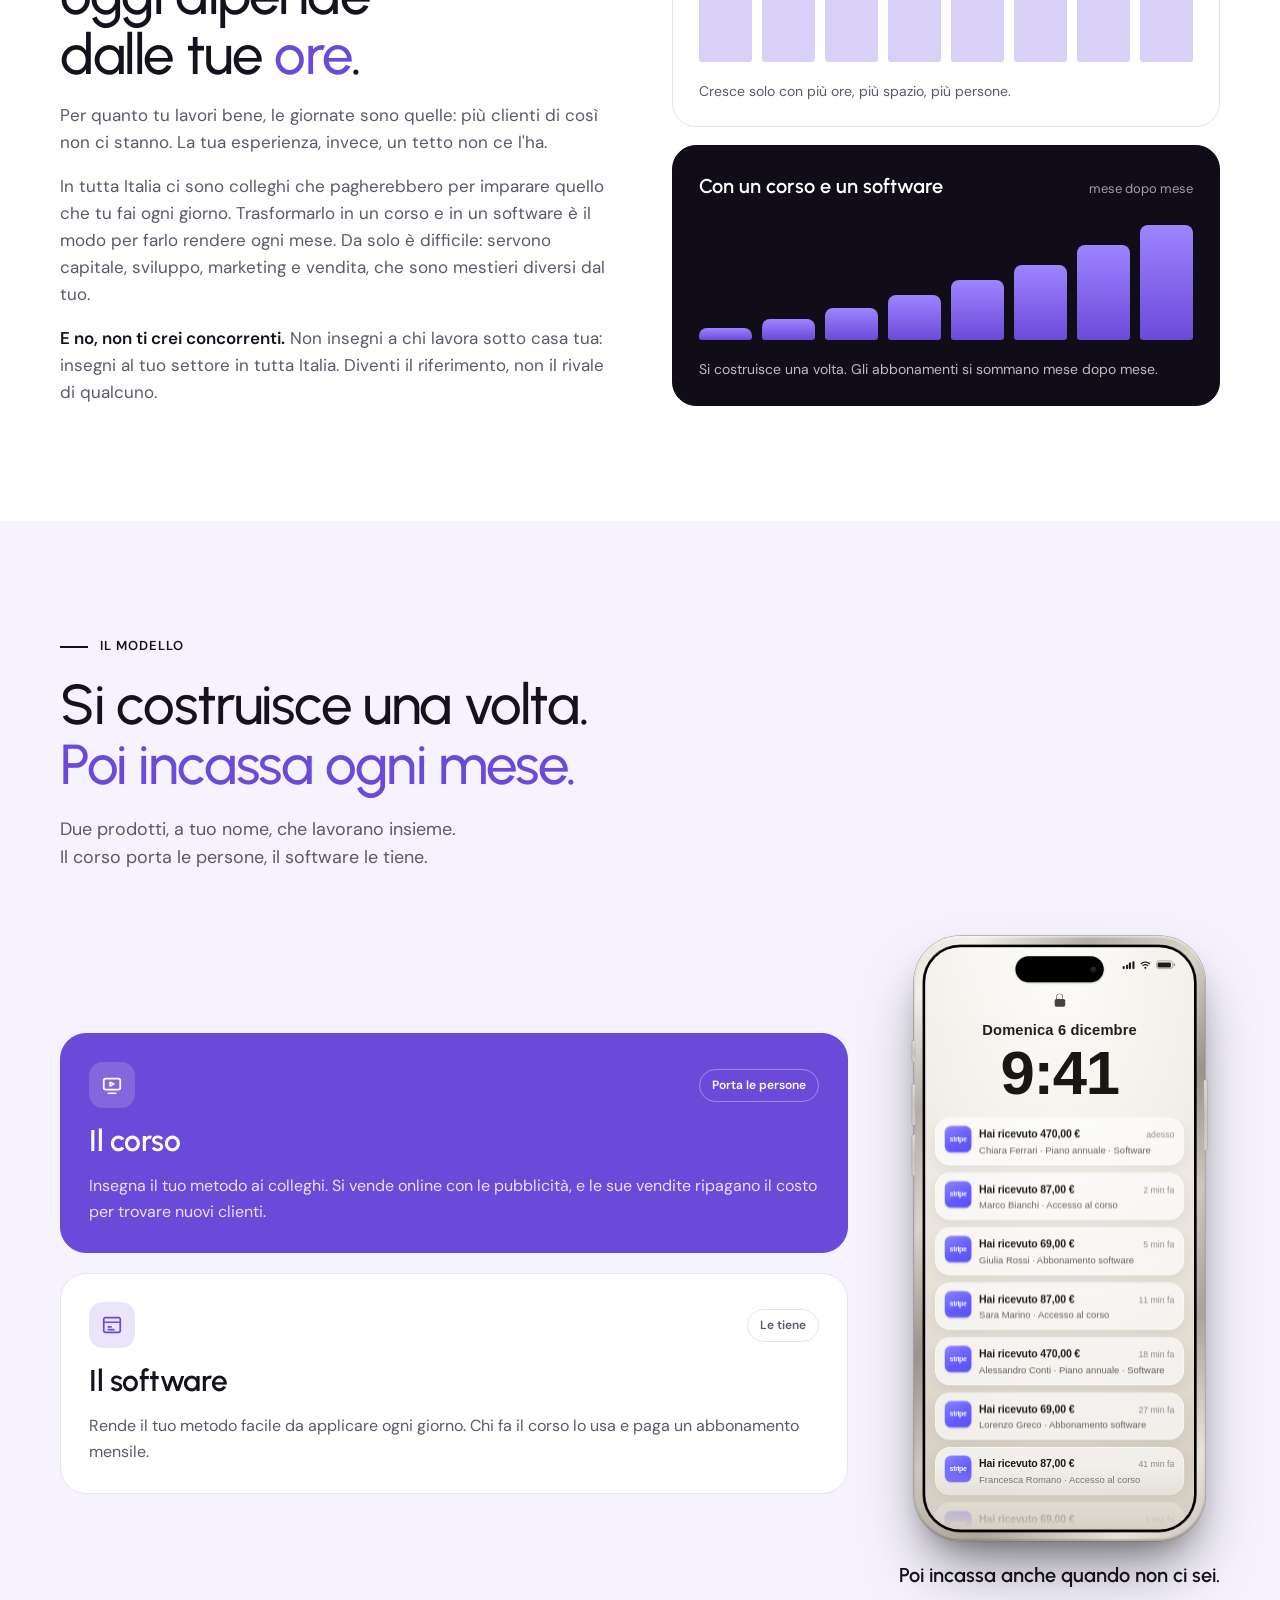
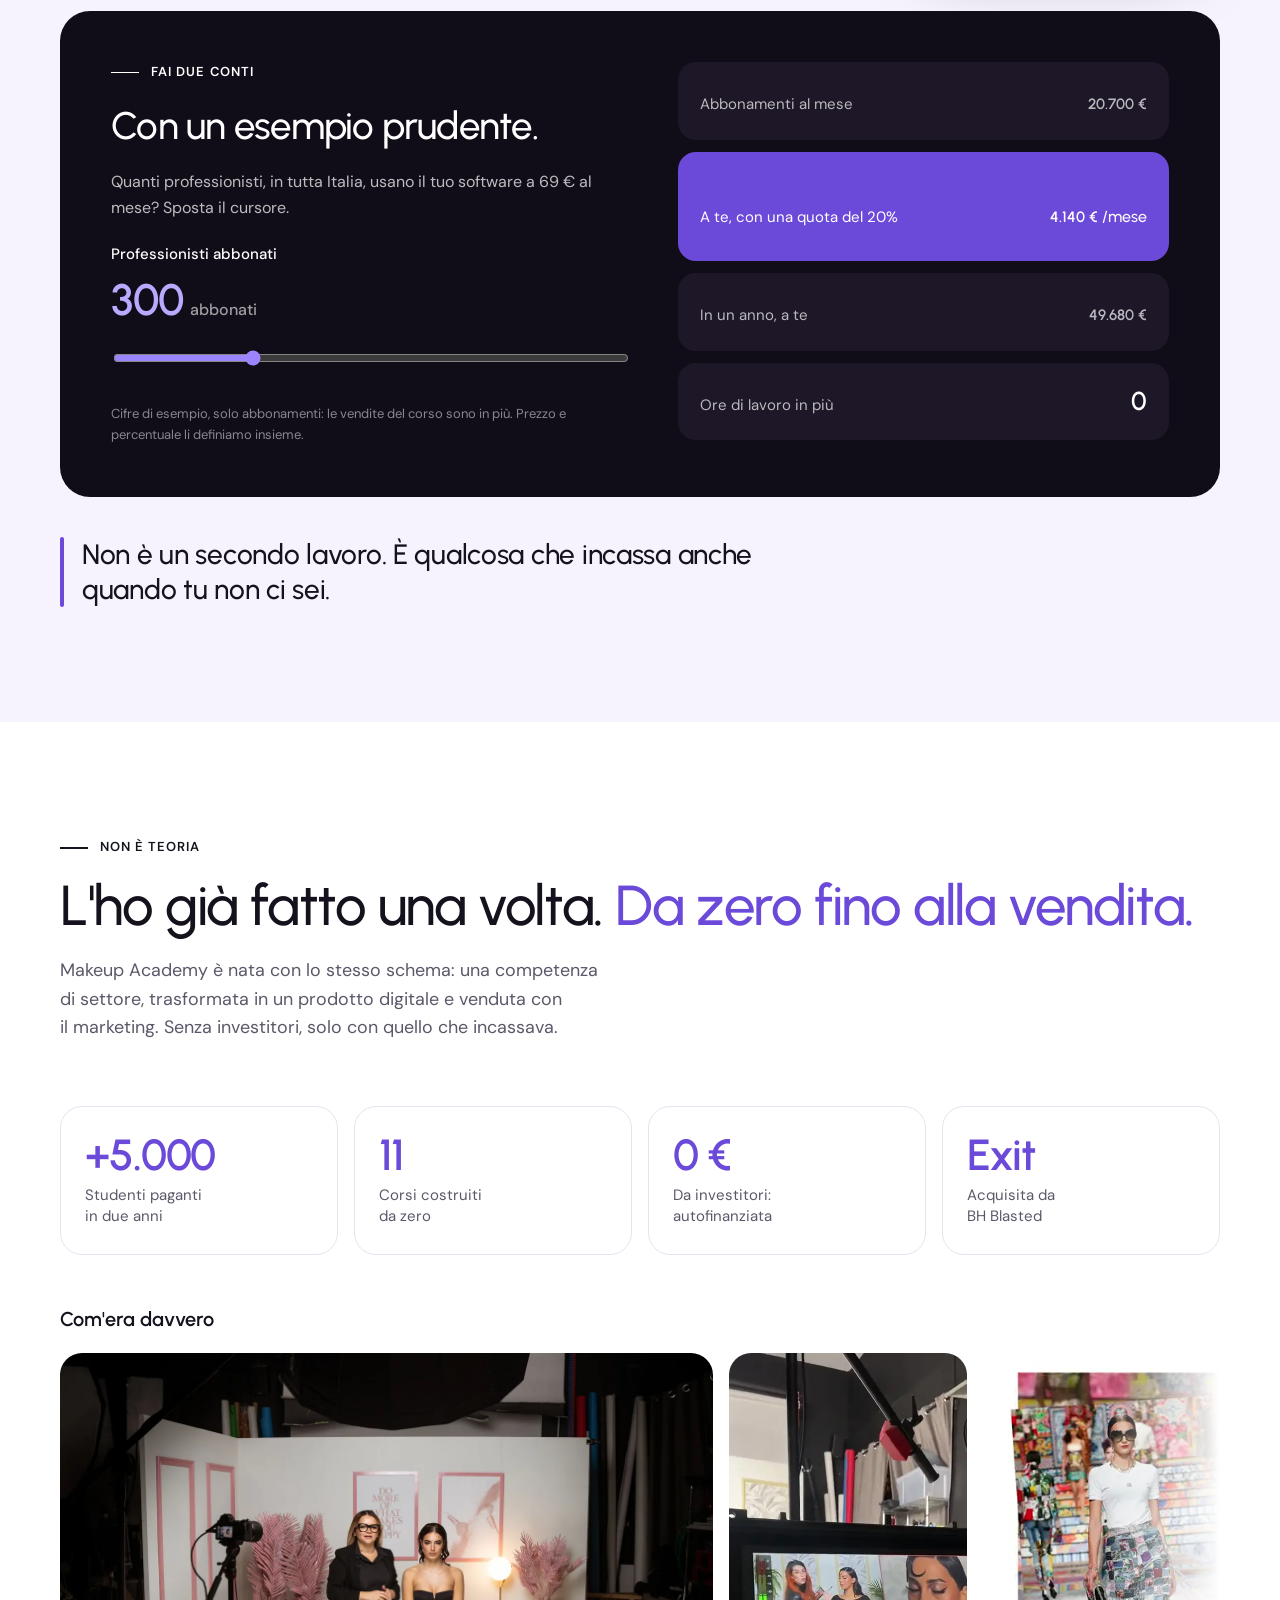
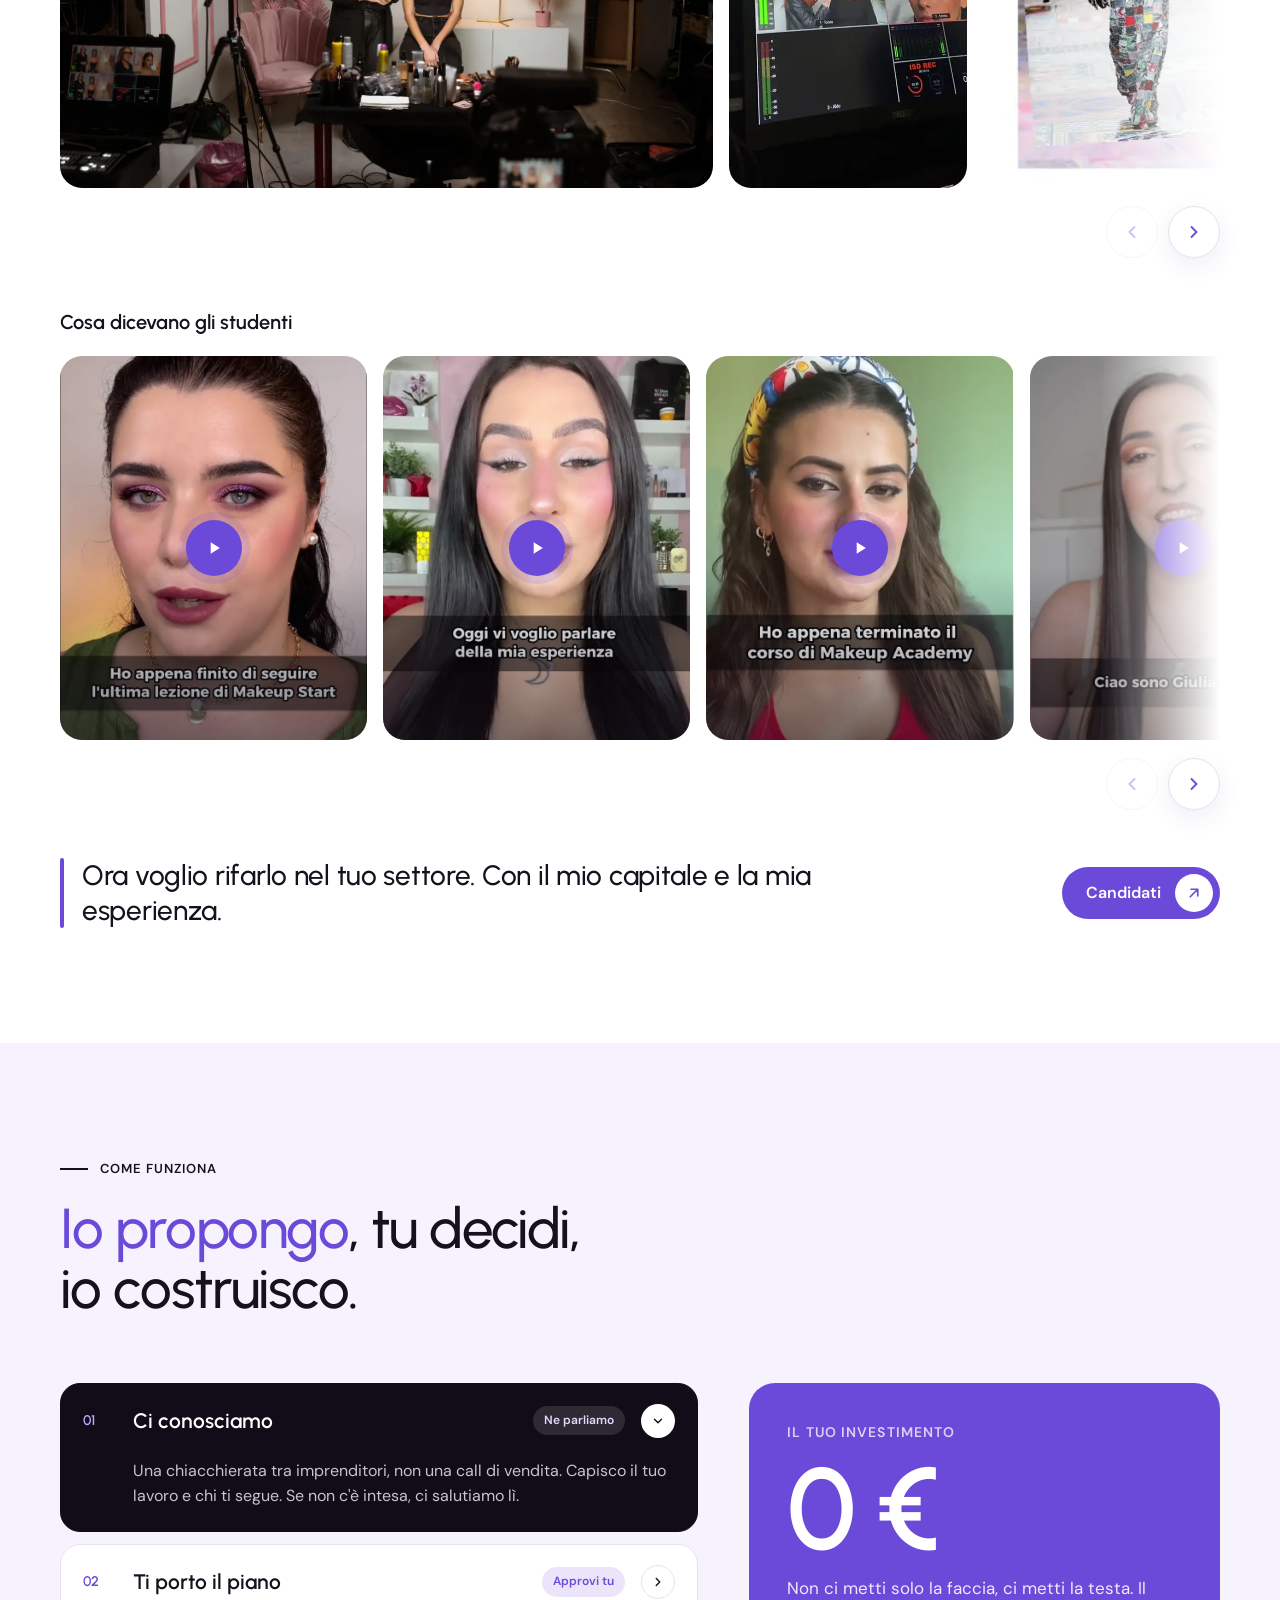
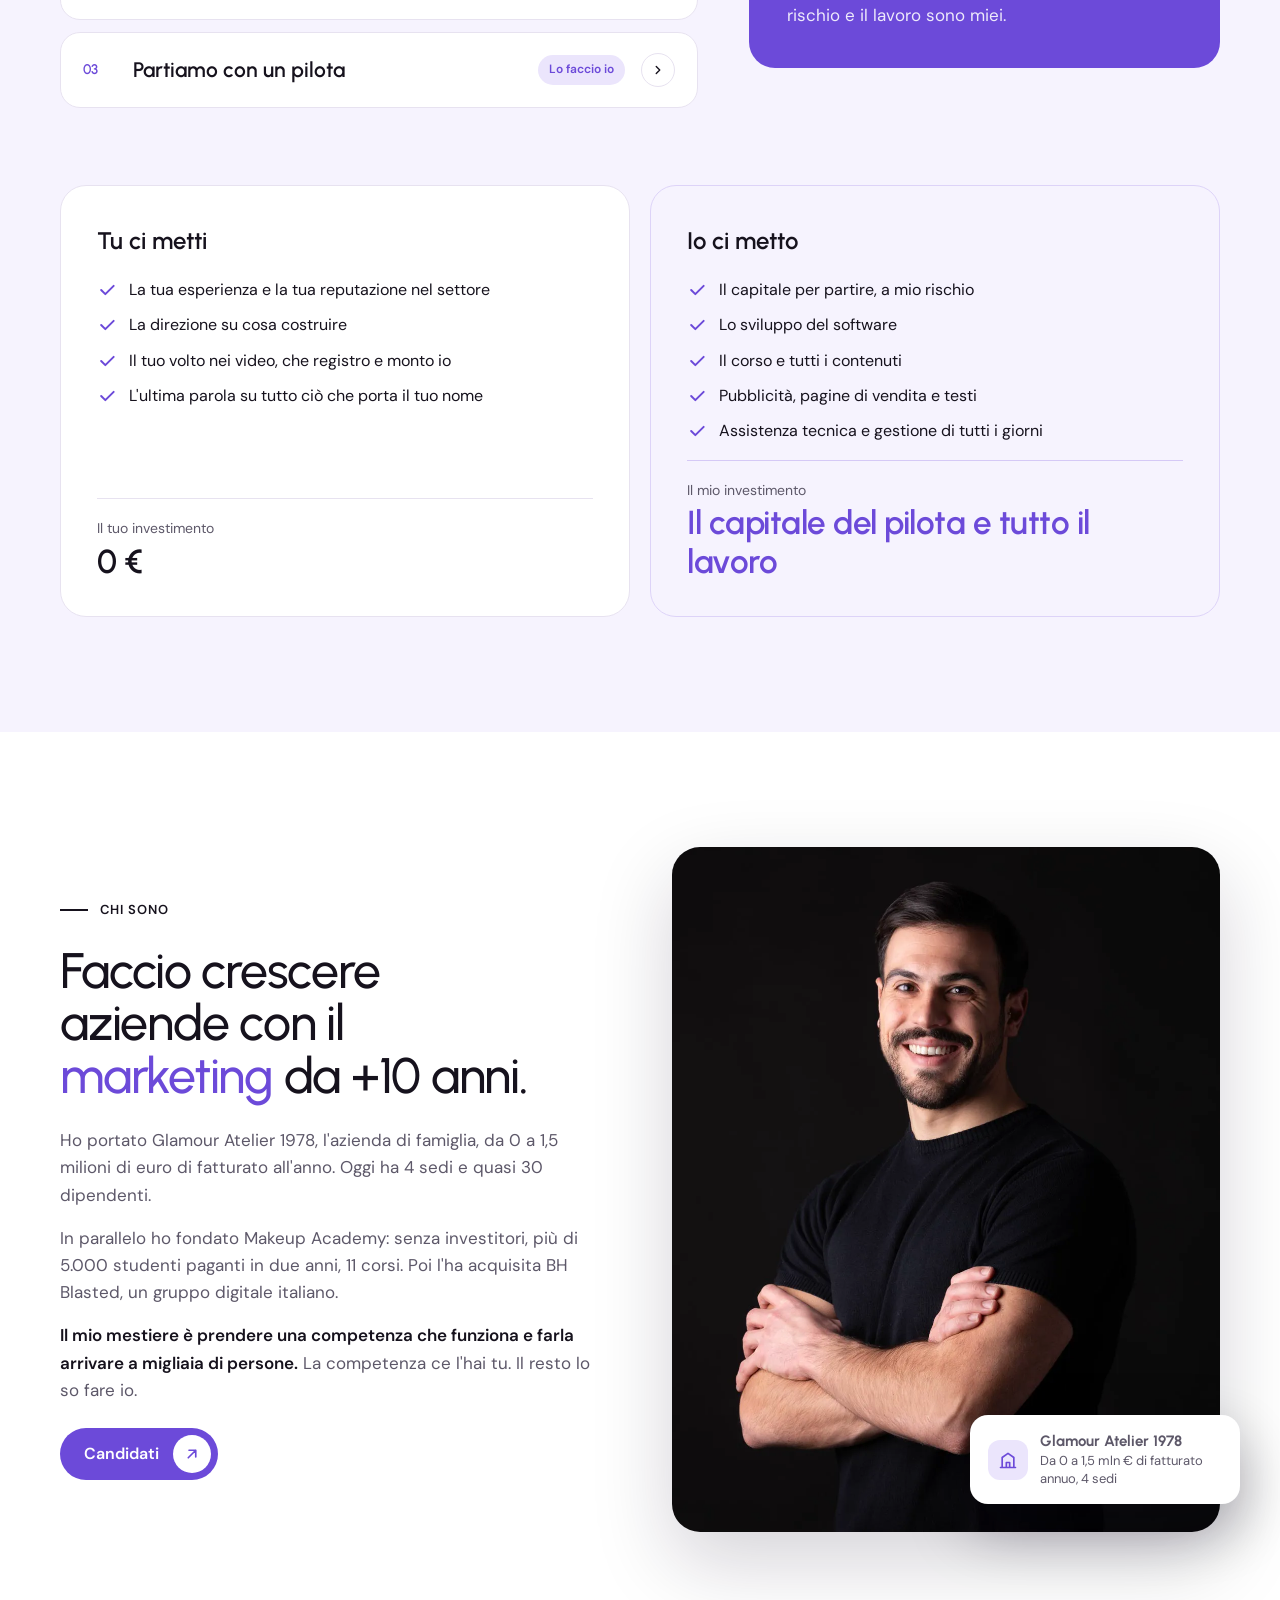
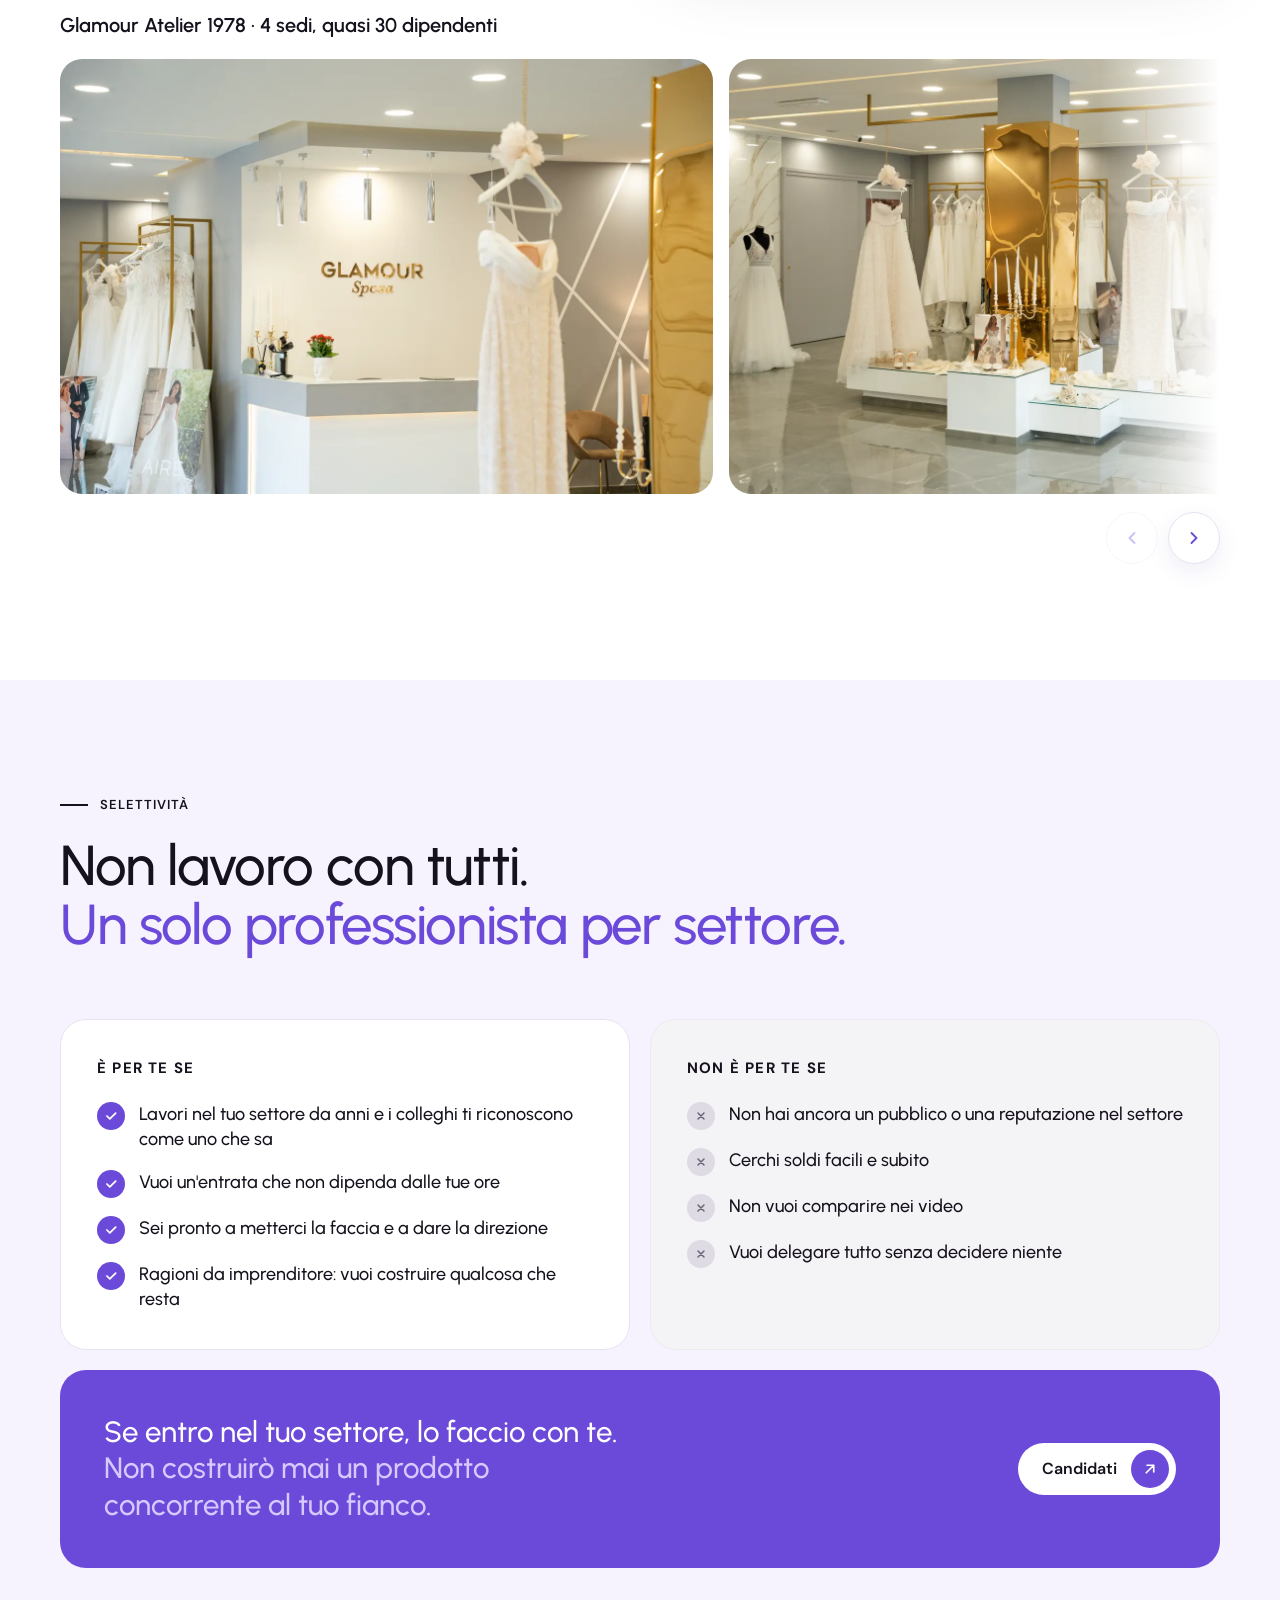
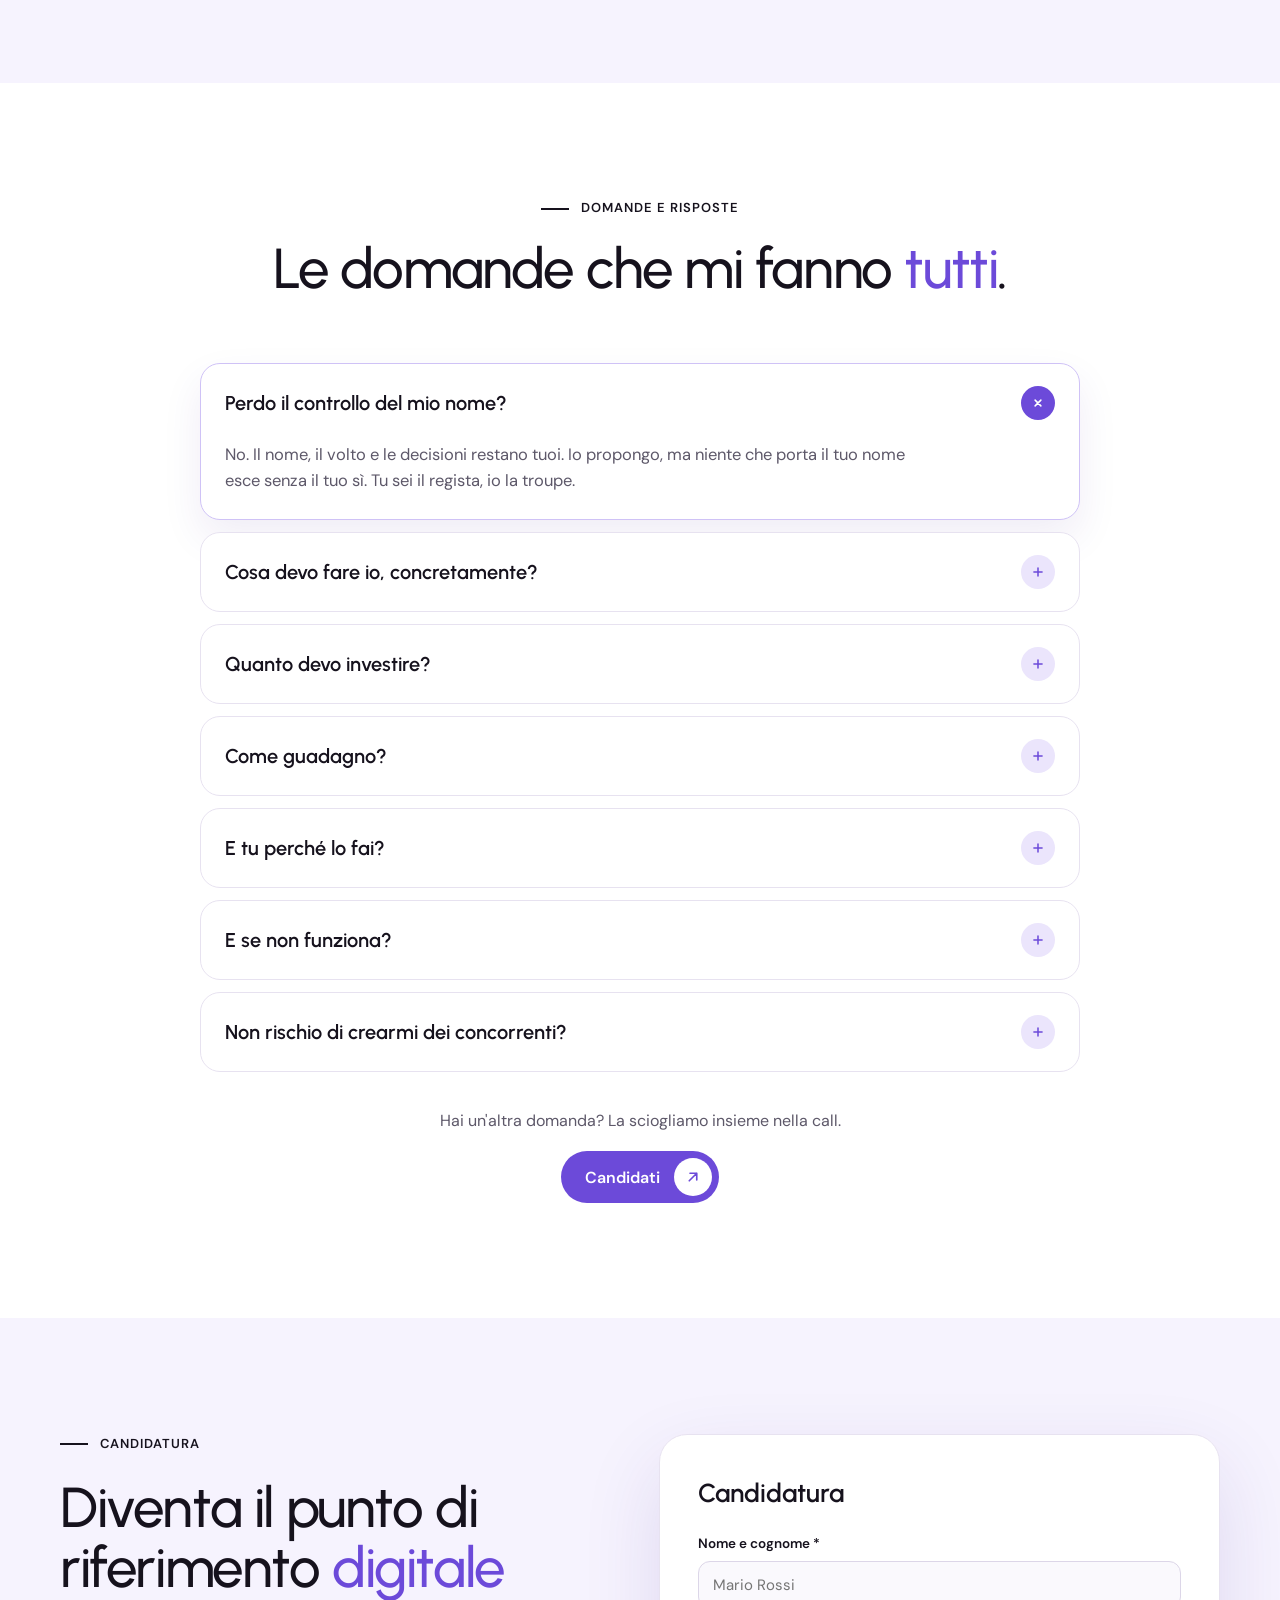
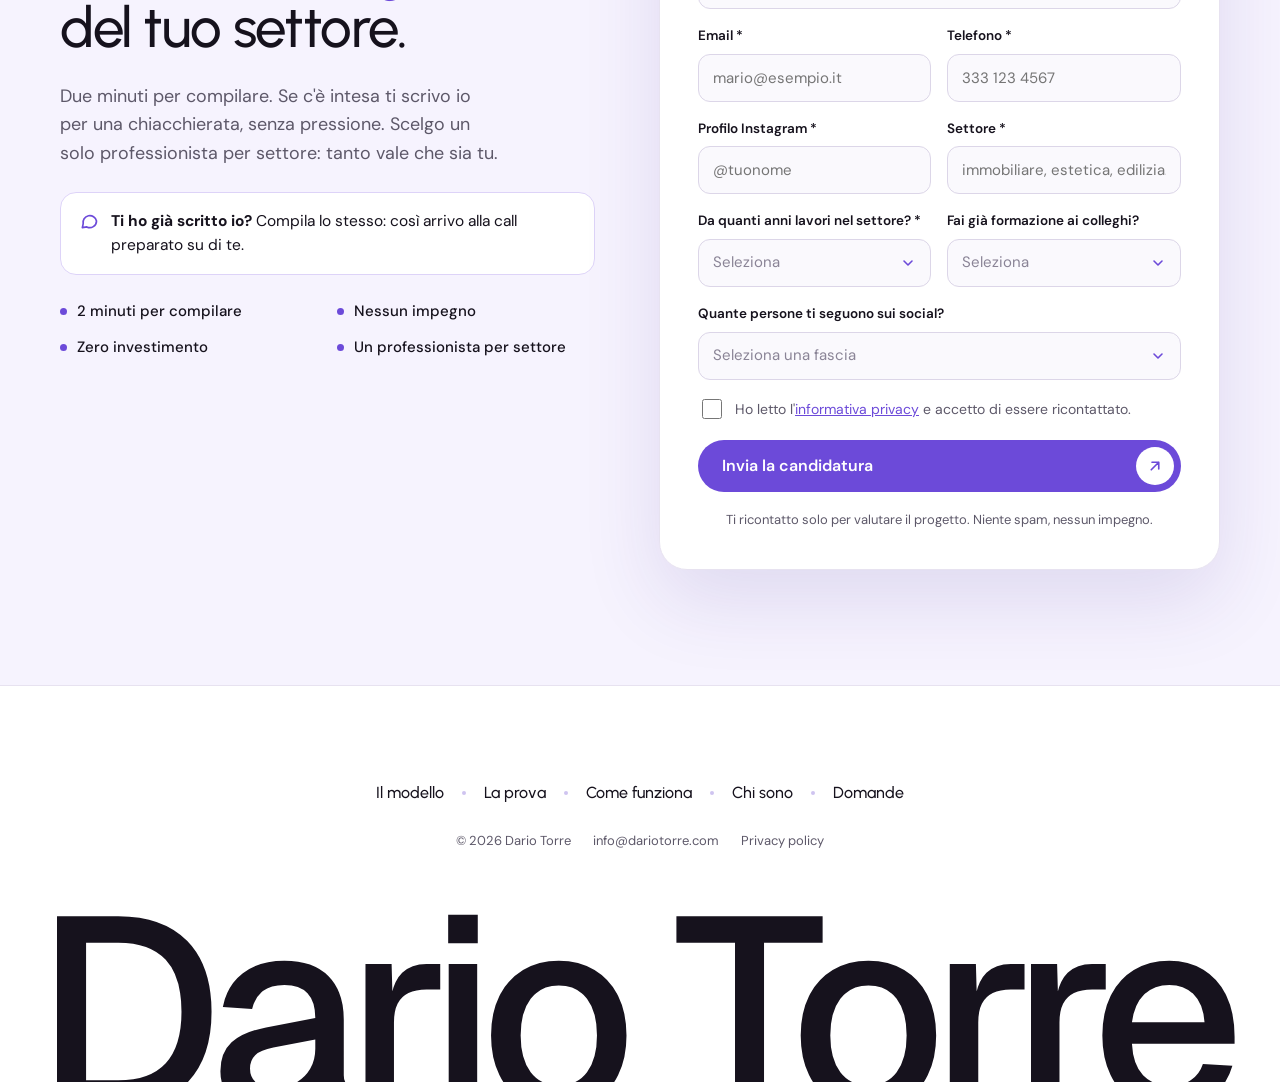
==== commit e3b785f5: "Modulo senza 'Cosa ti piacerebbe insegnare'; dalla privacy si torna al punto di partenza Co-Authored" ====
--- a/index.html
+++ b/index.html
@@ -434,10 +434,9 @@
             <div class="f"><label for="f-anni">Da quanti anni lavori nel settore? *</label><select id="f-anni" name="anni" required="required"><option value="">Seleziona</option><option>Meno di 3</option><option>3-10</option><option>Più di 10</option></select></div>
             <div class="f"><label for="f-form">Fai già formazione ai colleghi?</label><select id="f-form" name="formazione"><option value="">Seleziona</option><option>Sì, regolarmente</option><option>Ogni tanto</option><option>No</option></select></div>
             <div class="f full"><label for="f-pub">Quante persone ti seguono sui social?</label><select id="f-pub" name="pubblico"><option value="">Seleziona una fascia</option><option>Meno di 5.000</option><option>5.000 - 20.000</option><option>20.000 - 100.000</option><option>Più di 100.000</option></select></div>
-            <div class="f full"><label for="f-ins">Cosa ti piacerebbe insegnare?</label><textarea id="f-ins" name="insegnare" rows="3" placeholder="Il metodo che usi ogni giorno…"></textarea></div>
           </div>
           <div class="hp" aria-hidden="true"><label for="f-sito">Lascia vuoto questo campo</label><input id="f-sito" name="sito_web" type="text" tabindex="-1" autocomplete="off"></div>
-          <label class="check" for="f-priv"><input id="f-priv" name="privacy" type="checkbox" required="required"><span>Ho letto l'<a href="privacy.html" target="_blank" rel="noopener">informativa privacy</a> e accetto di essere ricontattato.</span></label>
+          <label class="check" for="f-priv"><input id="f-priv" name="privacy" type="checkbox" required="required"><span>Ho letto l'<a href="privacy.html?da=modulo">informativa privacy</a> e accetto di essere ricontattato.</span></label>
           <button class="btn" type="submit">Invia la candidatura<span class="ar"><svg width="18" height="18" viewBox="0 0 24 24" fill="none" stroke="currentColor" stroke-width="2.2" stroke-linecap="round" stroke-linejoin="round" aria-hidden="true"><path d="M7 17 17 7M8 7h9v9"></path></svg></span></button>
           <p class="form-err" id="form-err" role="alert" hidden></p>
           <p class="fine">Ti ricontatto solo per valutare il progetto. Niente spam, nessun impegno.</p>
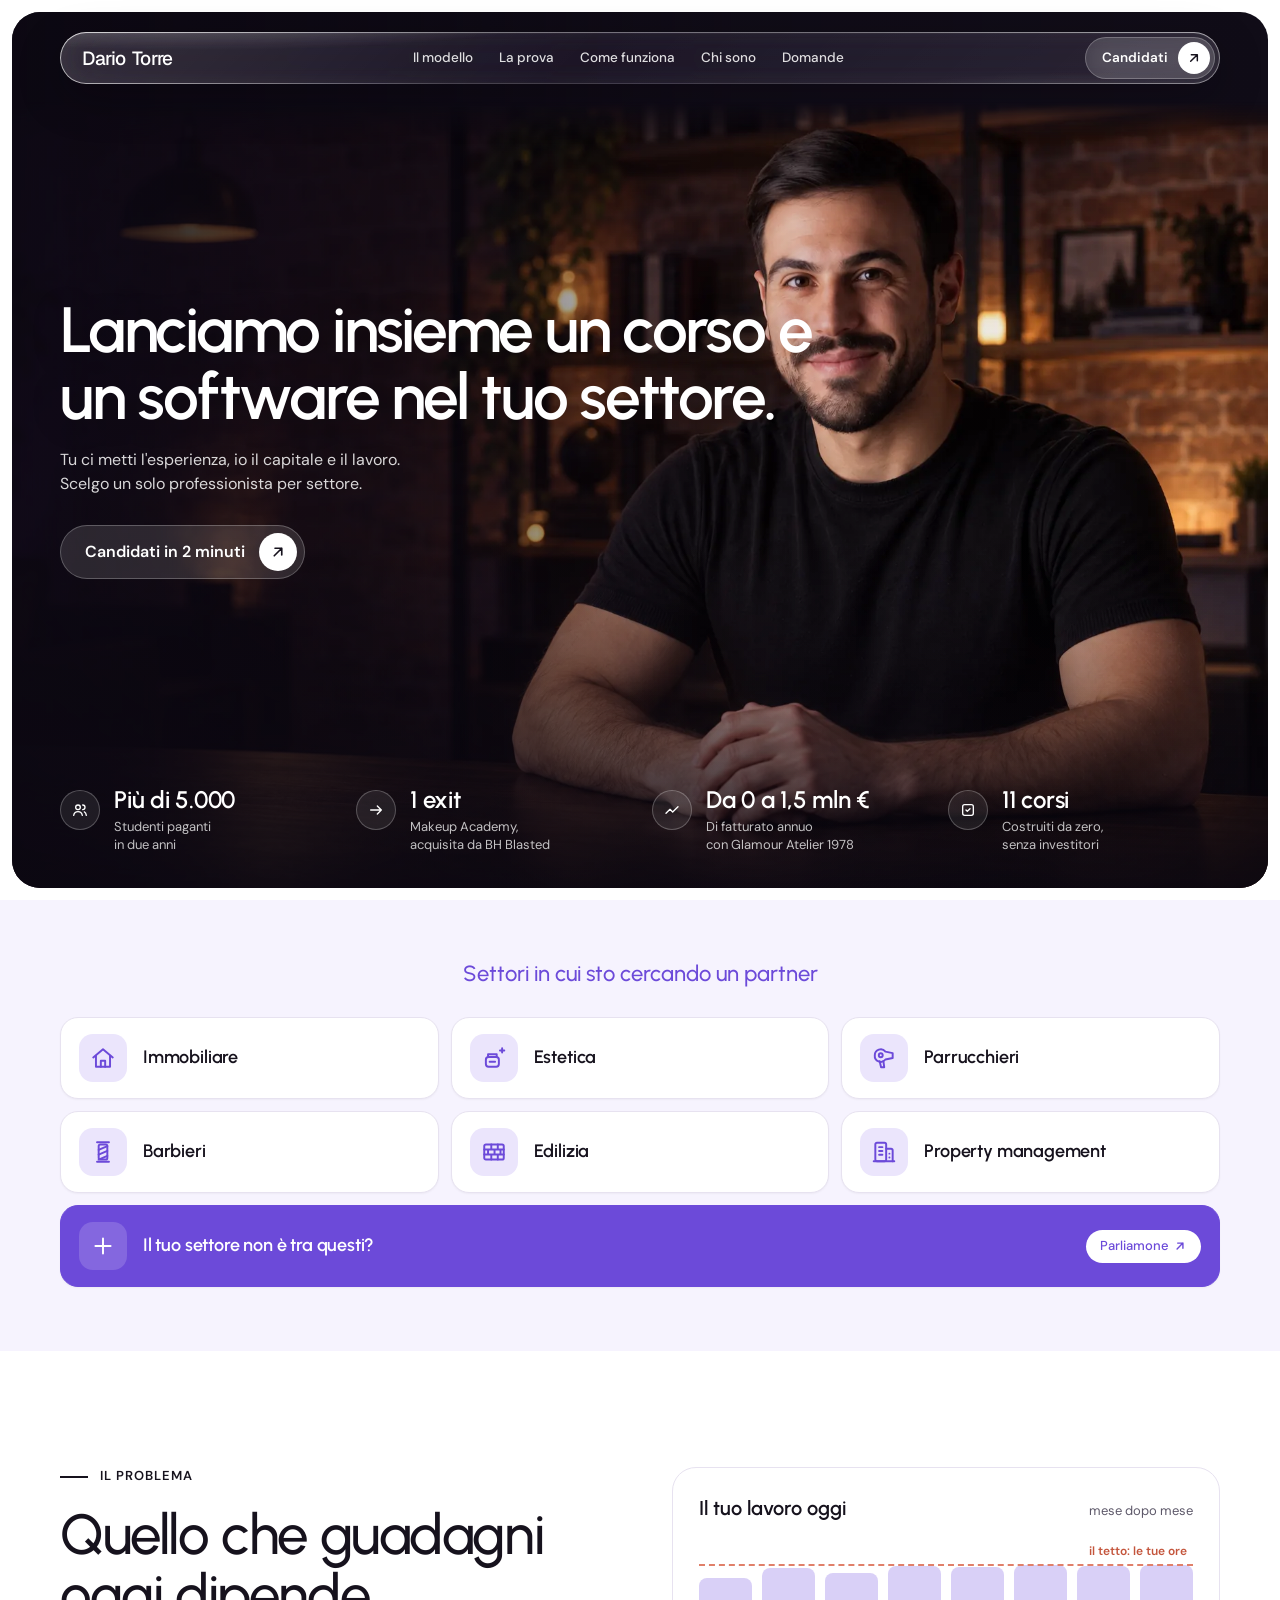
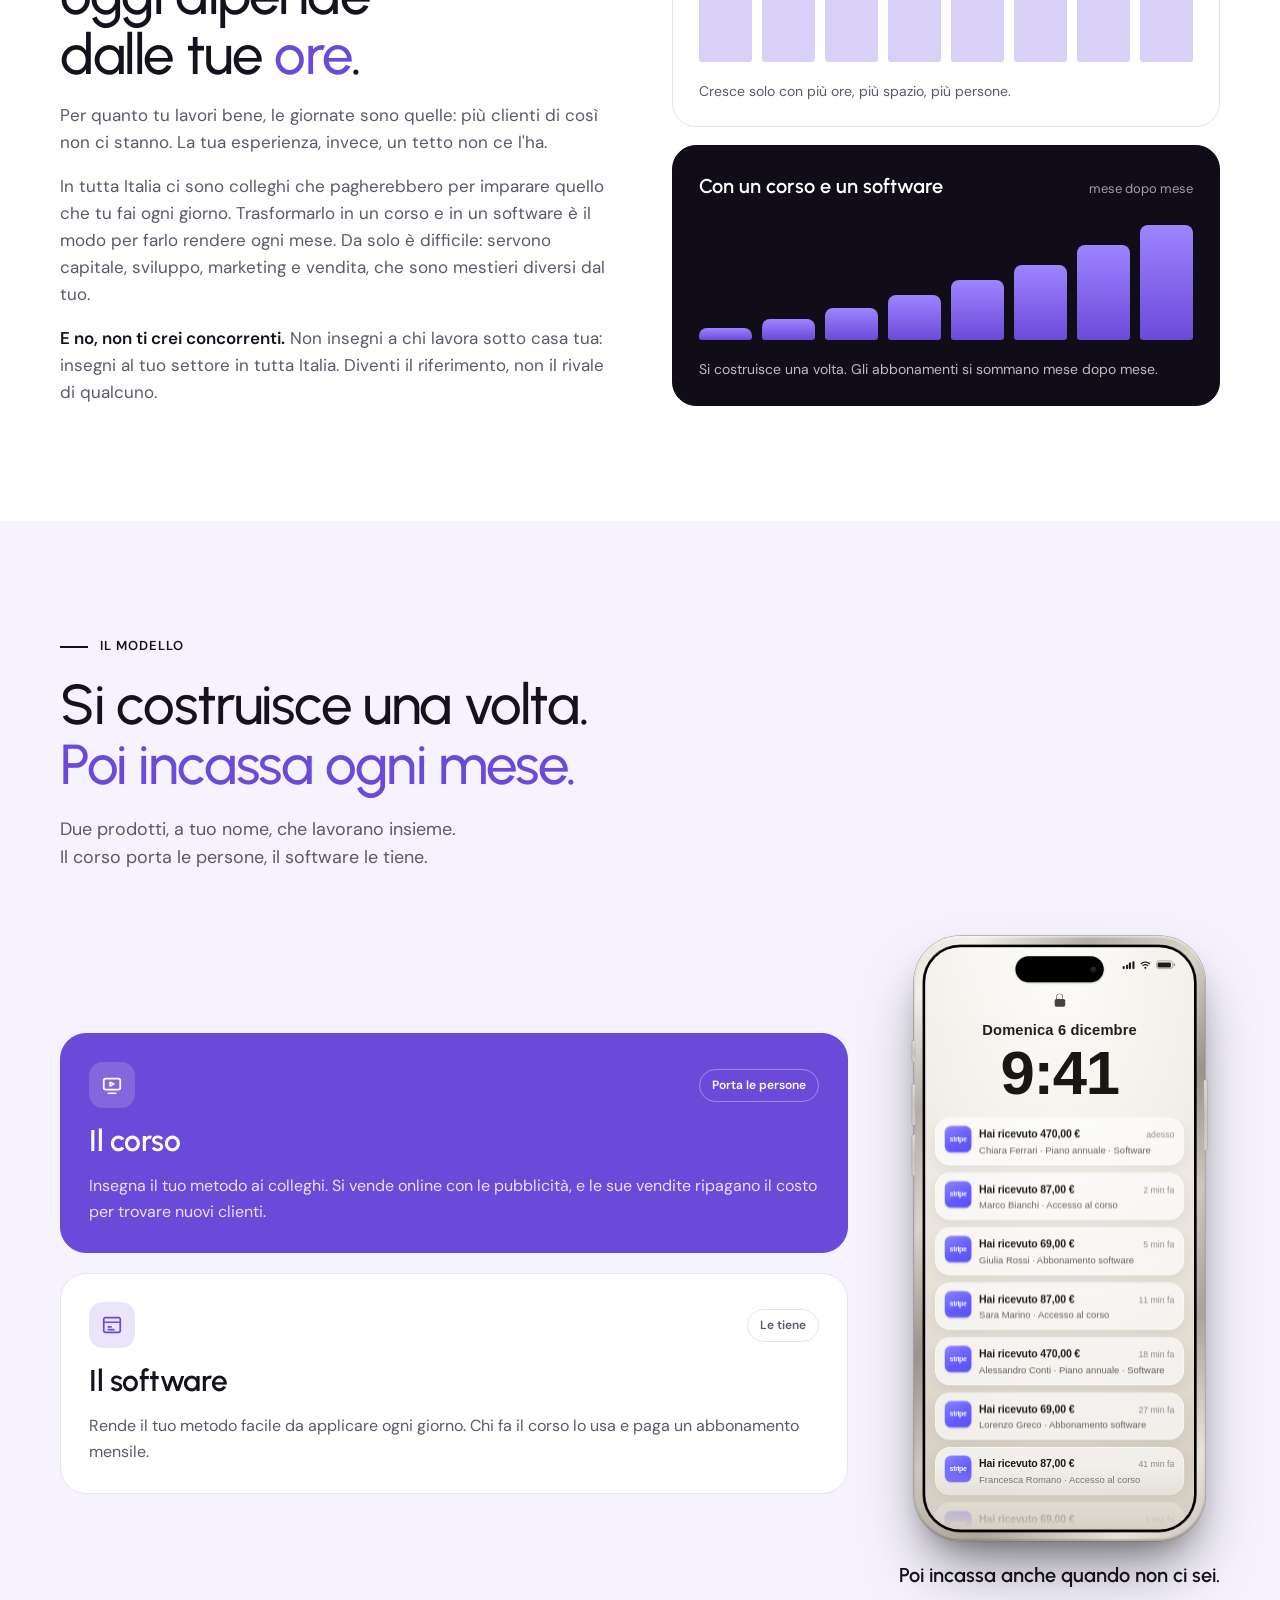
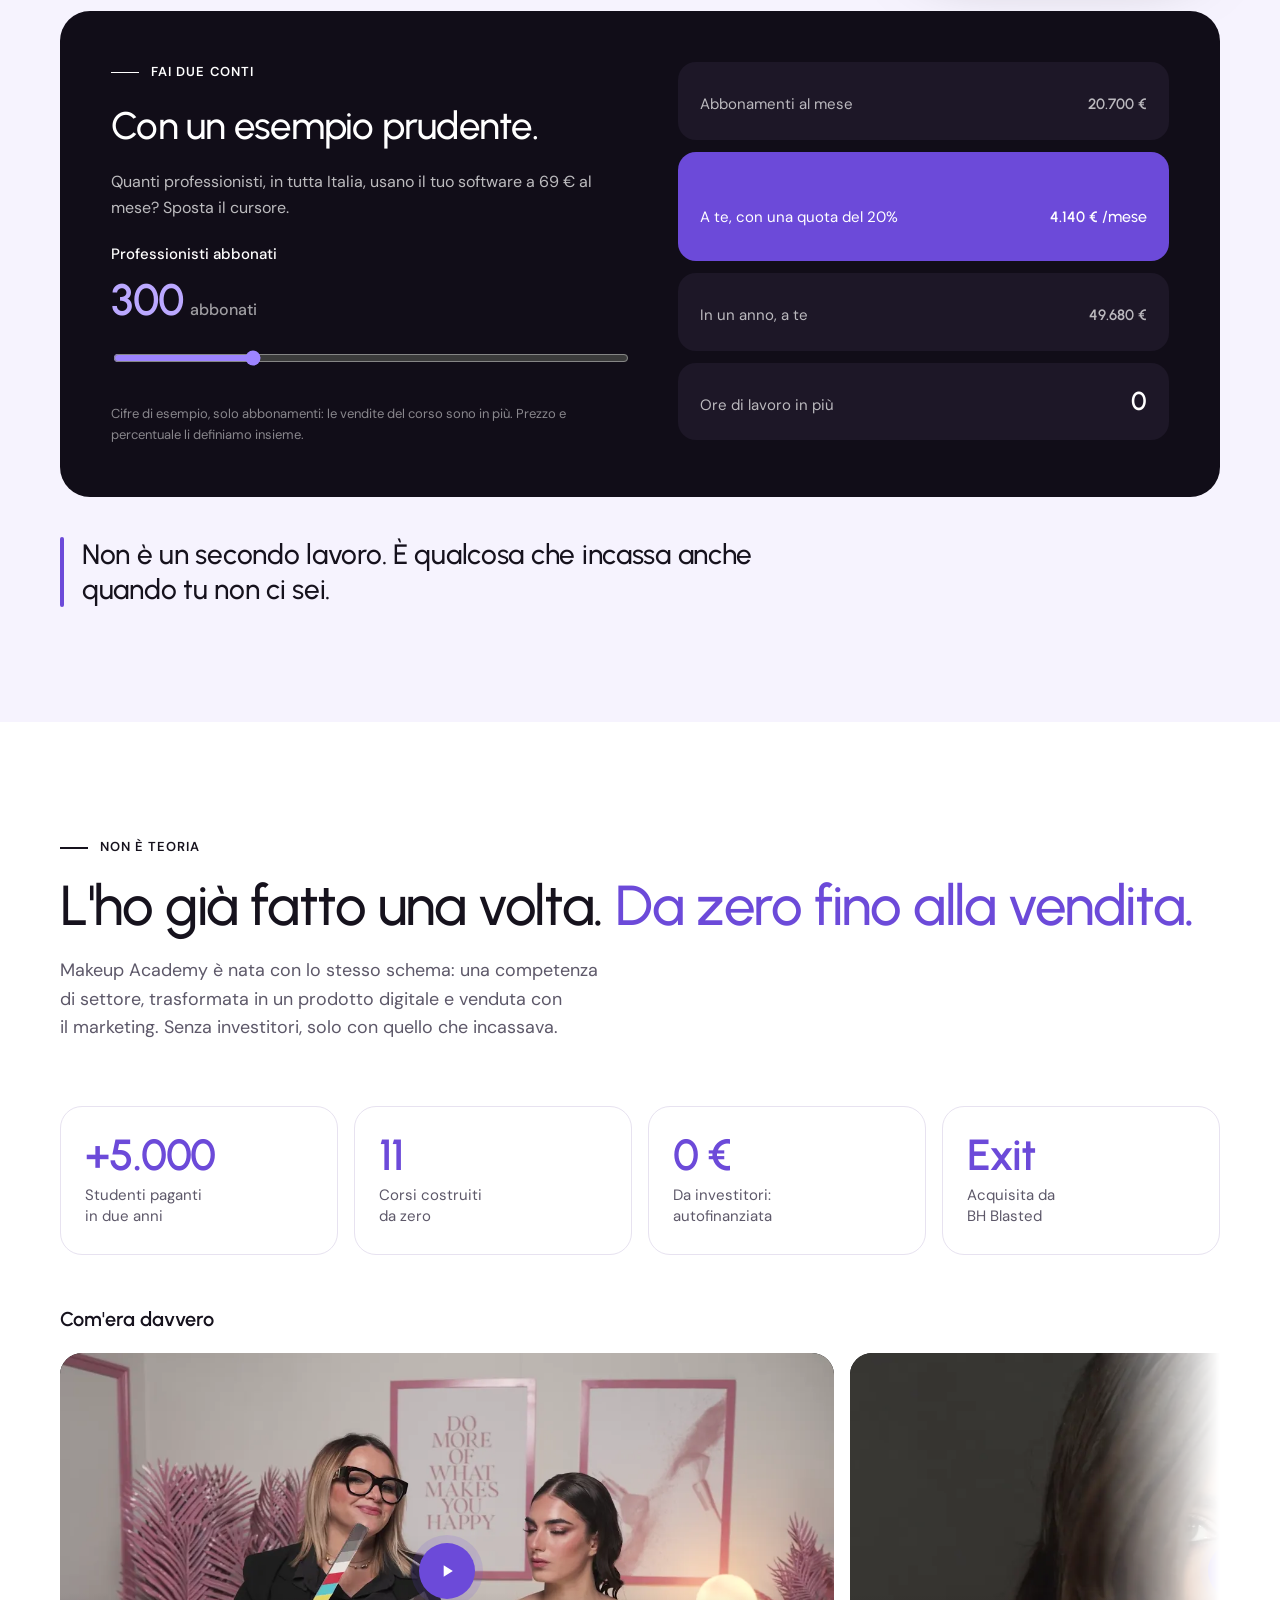
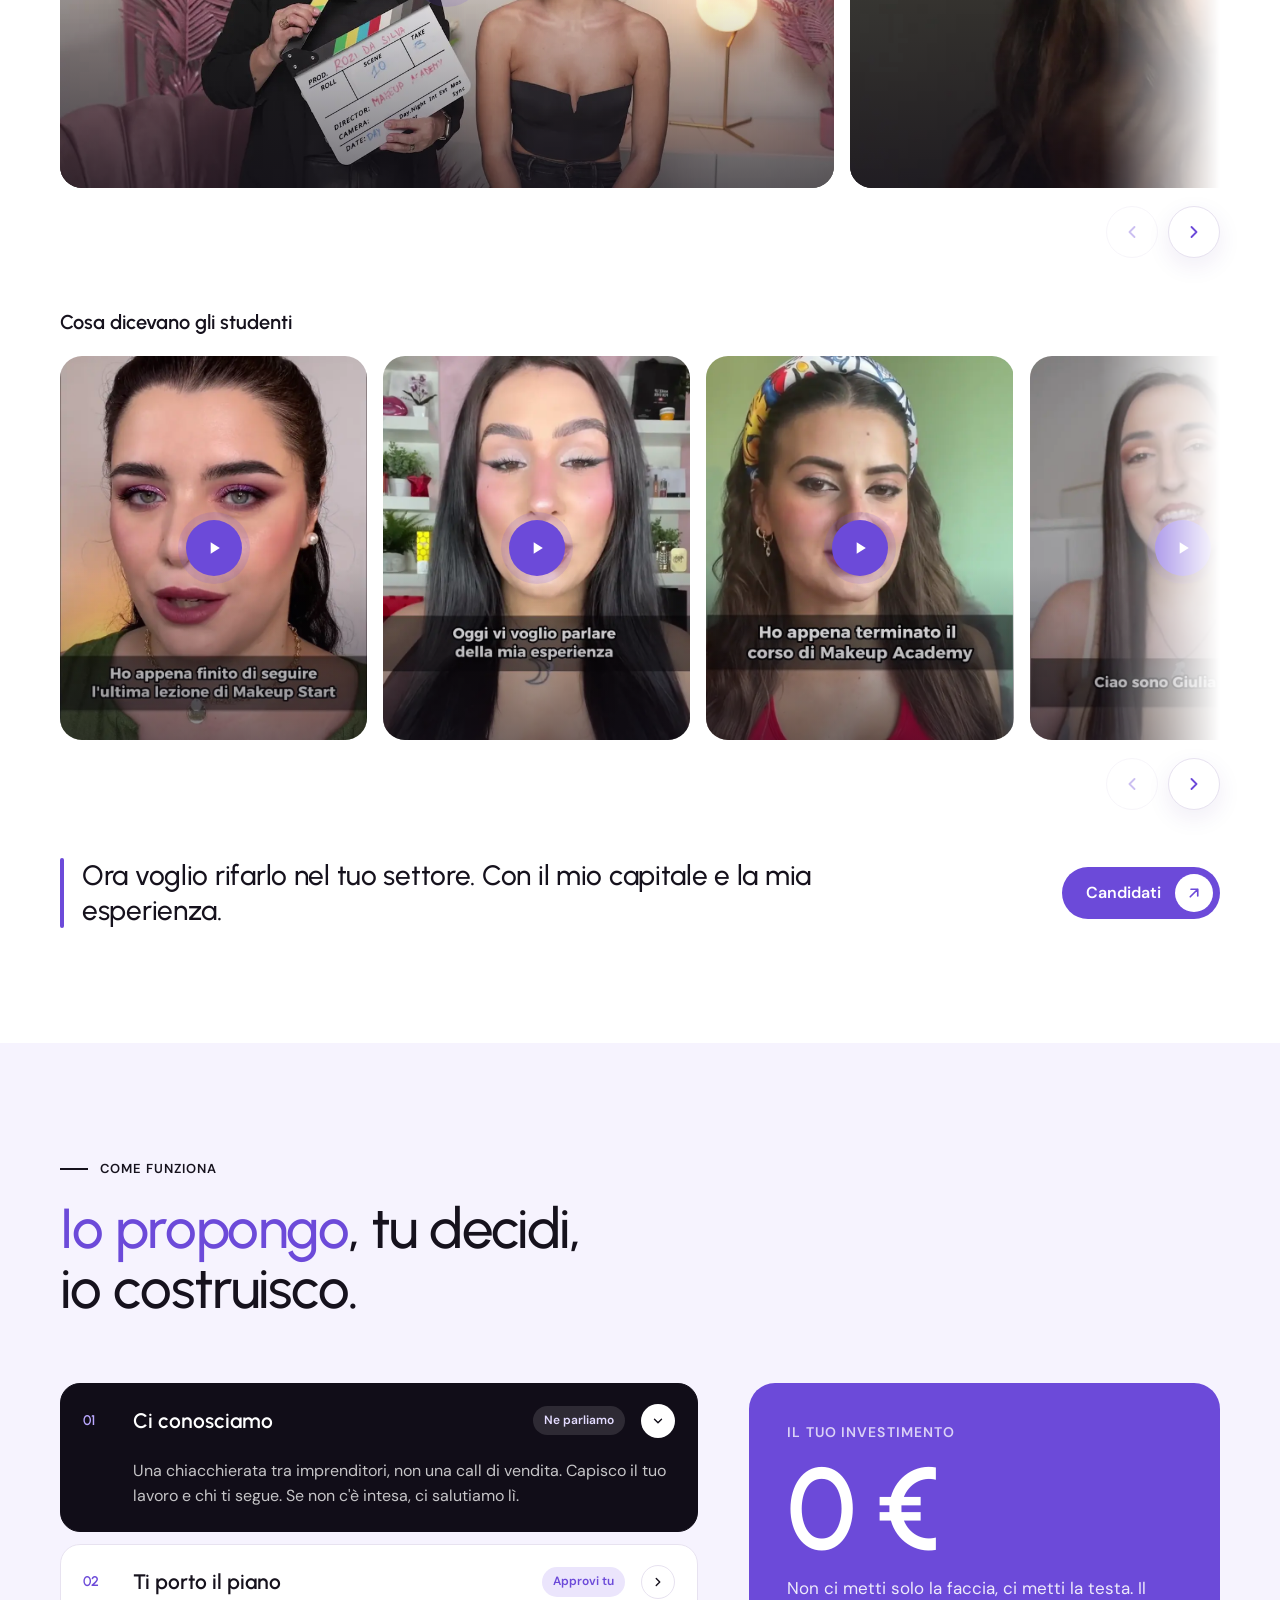
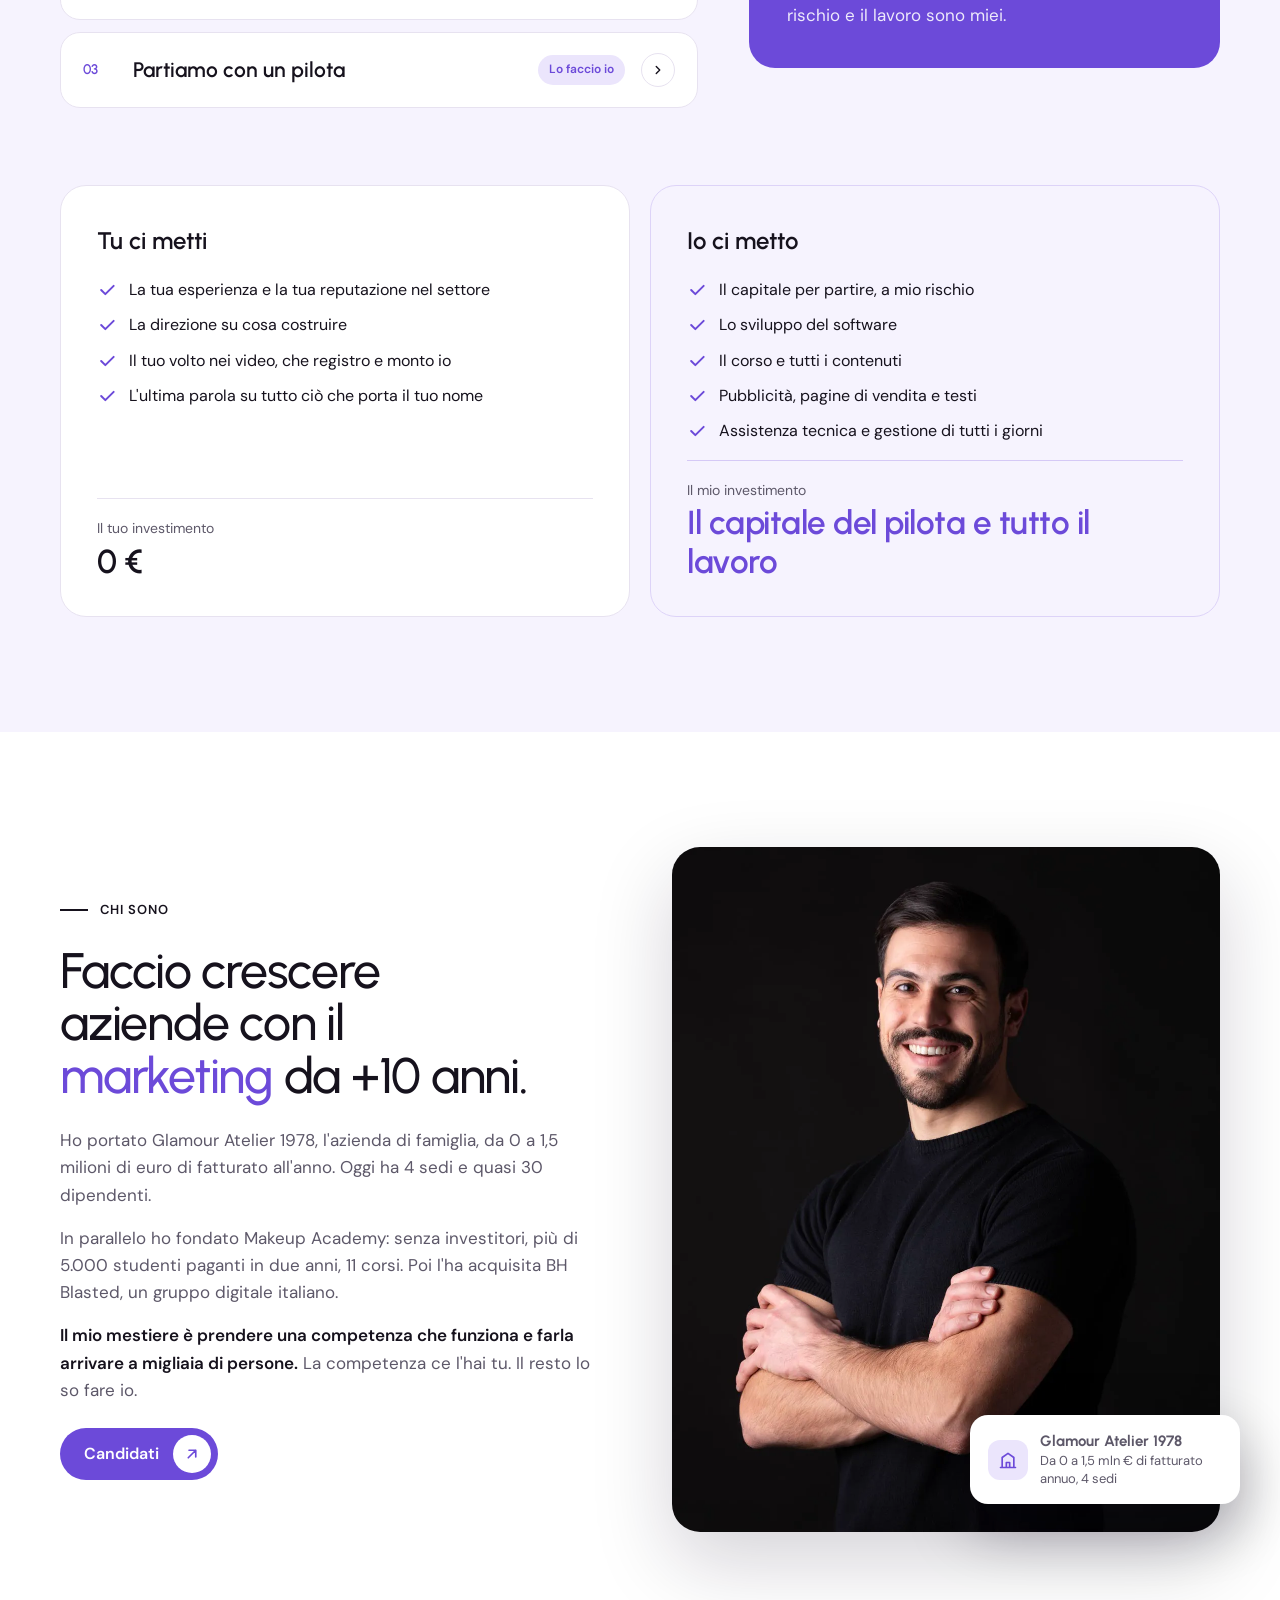
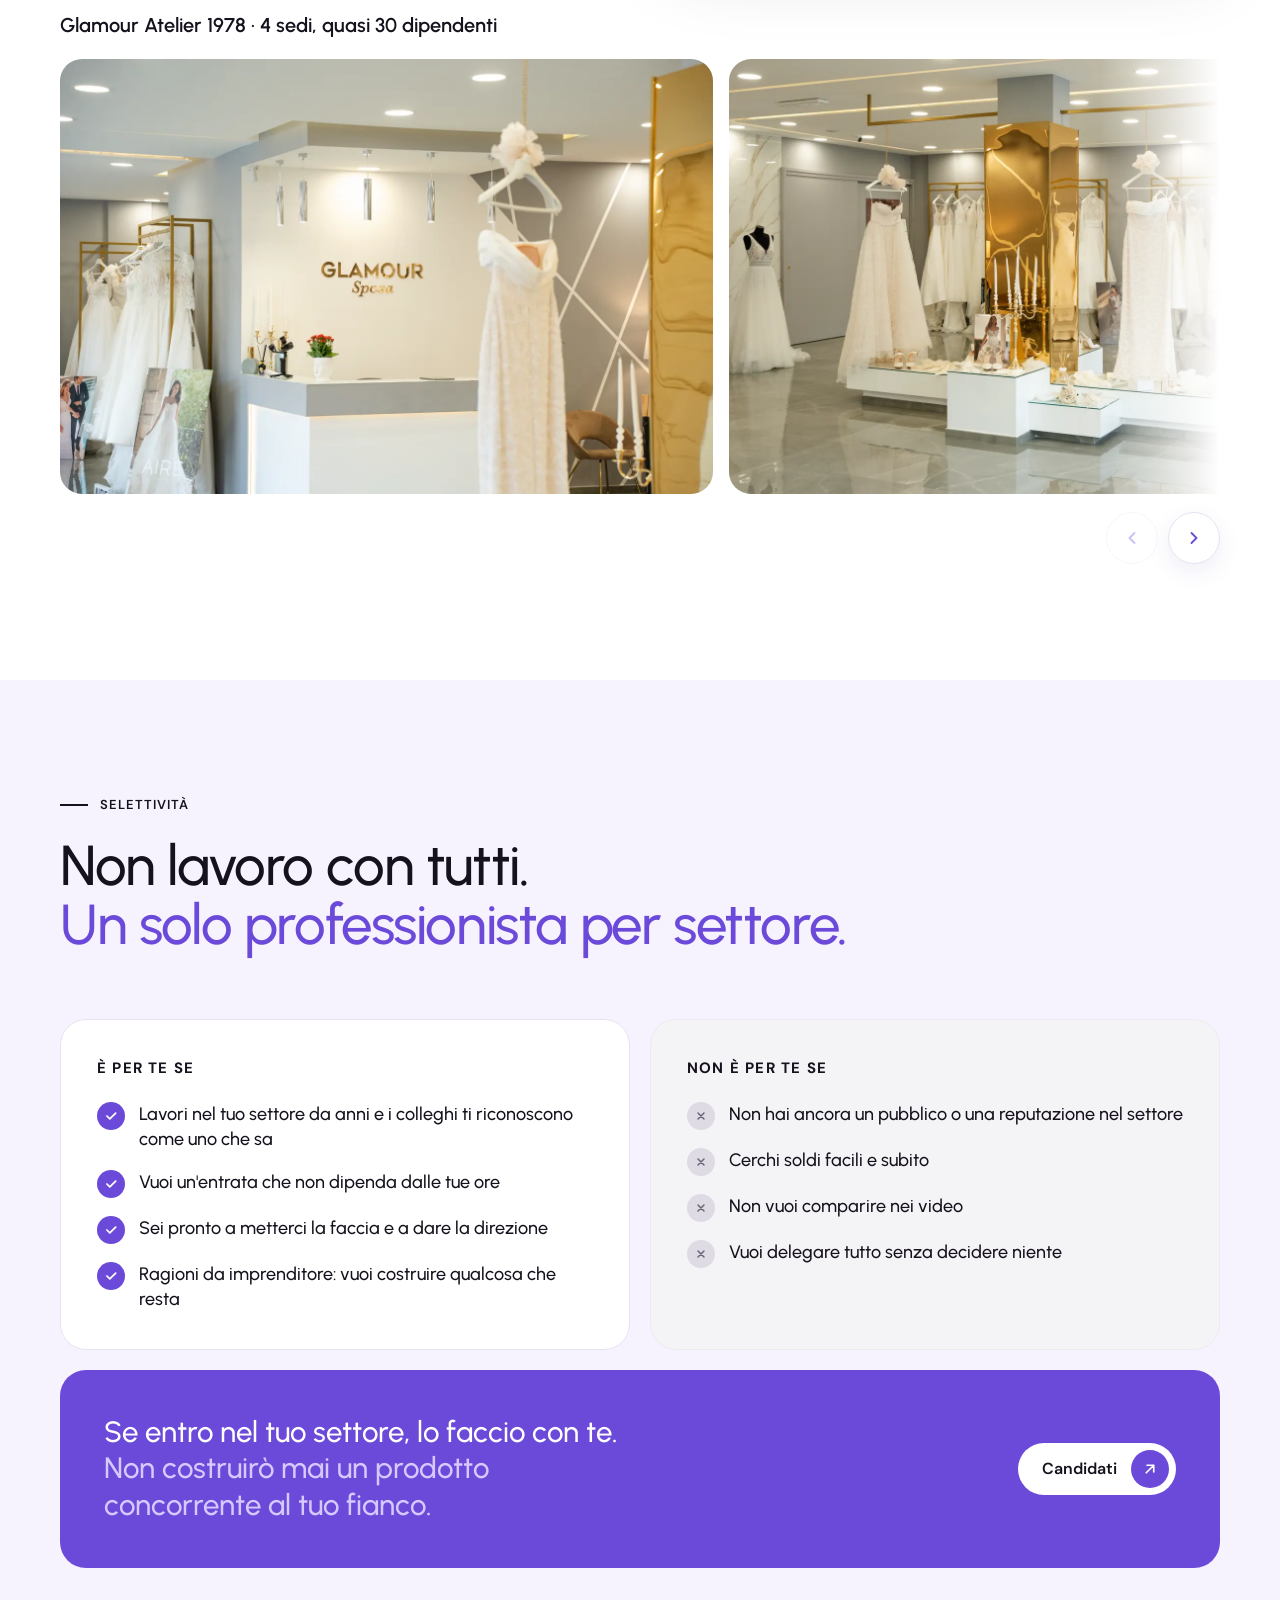
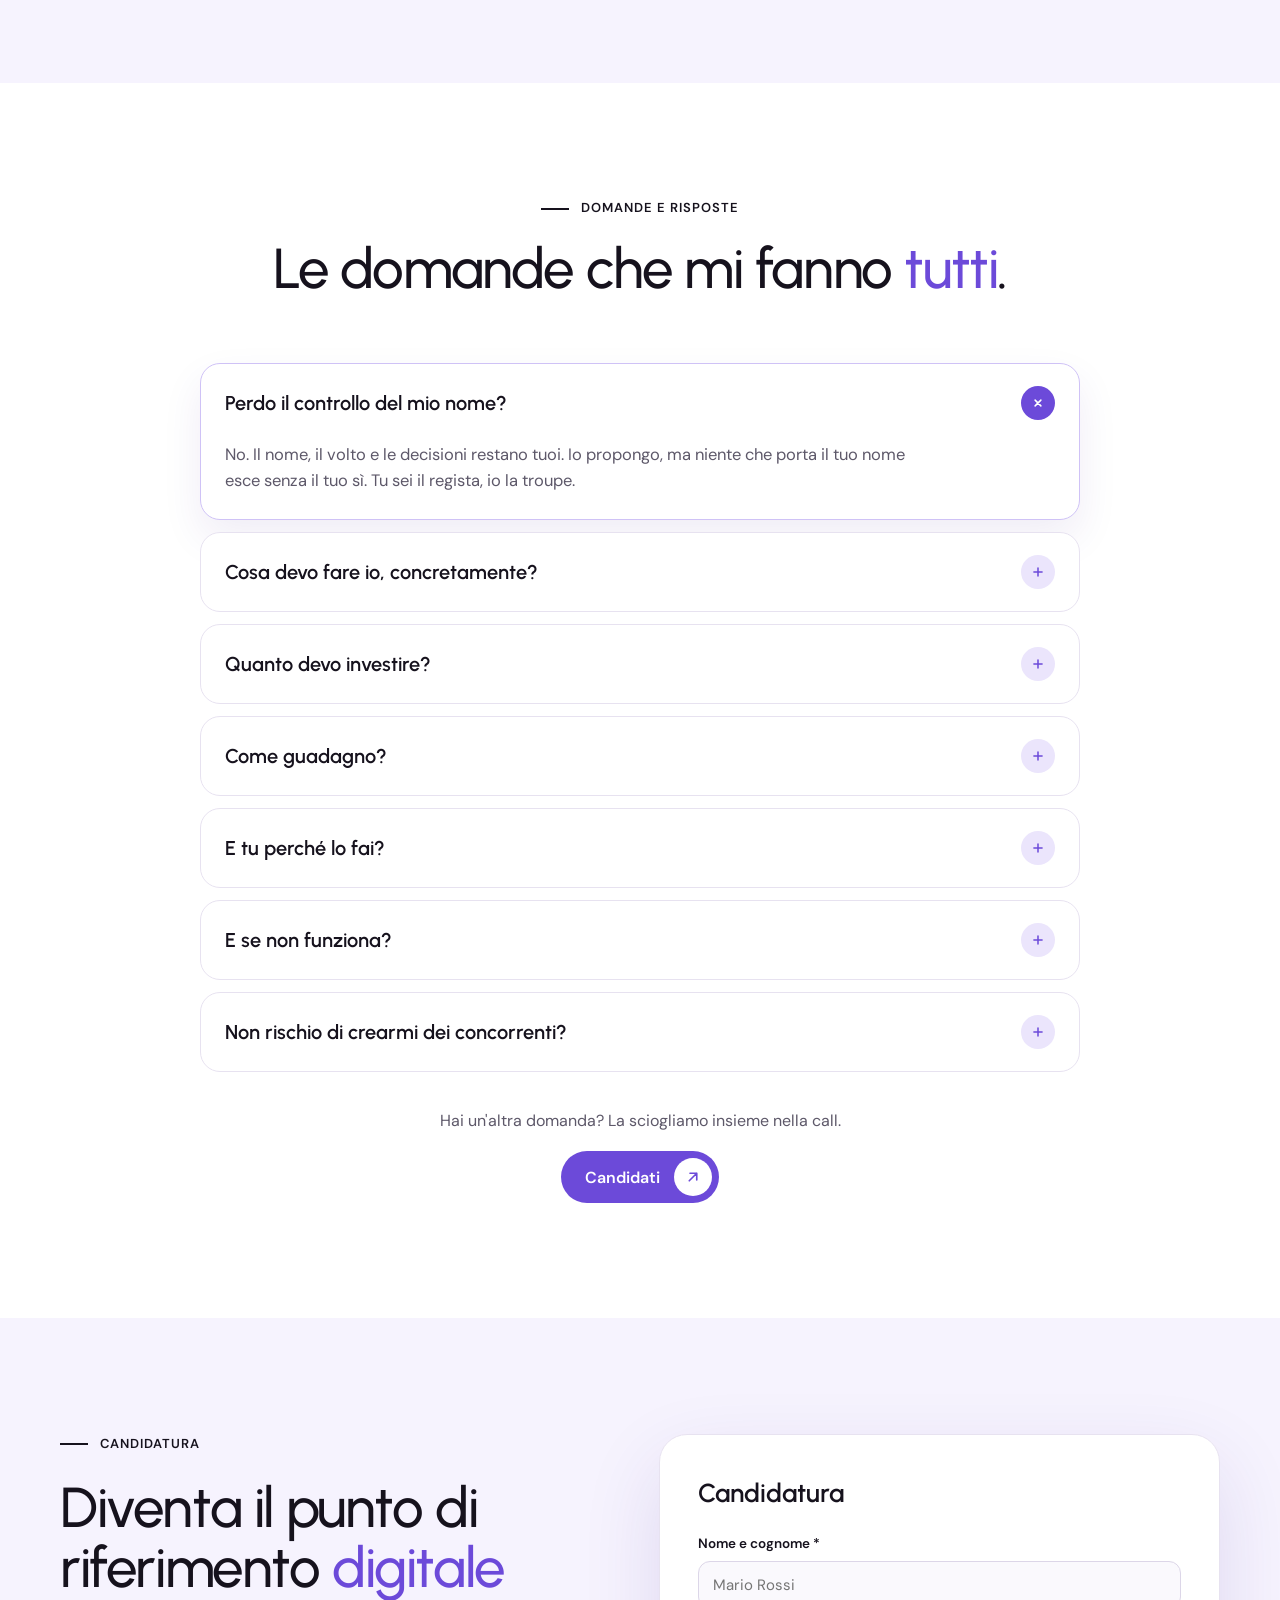
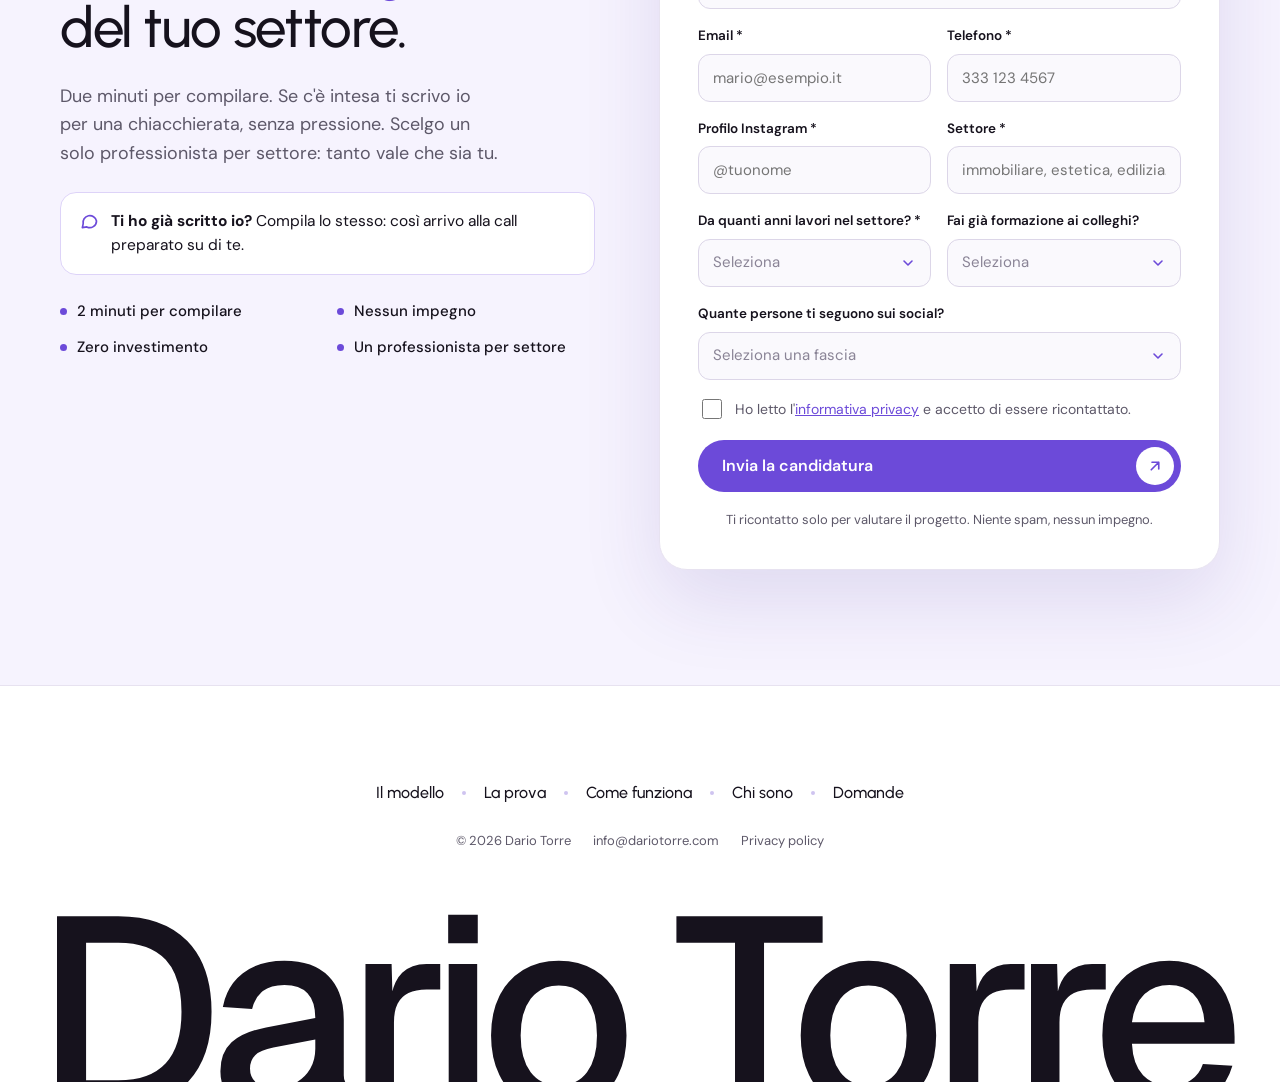
==== commit 4a60dcd2: "Com'era davvero: trailer dei corsi con play al posto di foto e spezzoni (archiviati nel ramo archivi" ====
--- a/index.html
+++ b/index.html
@@ -8,7 +8,7 @@
 <link rel="preload" href="fonts/urbanist.woff2" as="font" type="font/woff2" crossorigin>
 <link rel="preload" href="fonts/dm-sans.woff2" as="font" type="font/woff2" crossorigin>
 <link rel="stylesheet" href="fonts/fonts.css?v=1">
-<link rel="stylesheet" href="style.css?v=33">
+<link rel="stylesheet" href="style.css?v=34">
 
 <style>[hidden]{display:none!important}</style>
 </head>
@@ -209,20 +209,14 @@
     </div>
 
     <p class="sub-h rv">Com'era davvero</p>
-    <div class="car car-ma rv" data-car>
-      <div class="car-track" data-car-track tabindex="0" role="region" aria-label="Foto e video di Makeup Academy">
-      <figure class="car-item" style="--ar:3/2"><img src="media/foto-set-lezione.webp" width="1320" height="880" alt="Set di Makeup Academy: la docente e la modella pronte per la lezione, con camere e regia" loading="lazy" draggable="false"></figure>
-      <figure class="car-item" style="--ar:464/848"><video src="media/bts-regia.mp4" poster="media/bts-regia.webp" muted loop playsinline preload="metadata" data-loop aria-label="Dietro le quinte: la regia durante una registrazione di Makeup Academy"></video></figure>
-      <figure class="car-item" style="--ar:16/9"><video src="media/les-trailer.mp4" poster="media/les-trailer.webp" muted loop playsinline preload="metadata" data-loop aria-label="Trailer di un corso Makeup Academy"></video></figure>
-      <figure class="car-item" style="--ar:3/2"><img src="media/foto-regia-armocromia.webp" width="1320" height="880" alt="Monitor di regia durante una lezione di armocromia" loading="lazy" draggable="false"></figure>
-      <figure class="car-item" style="--ar:16/9"><video src="media/les-sposa.mp4" poster="media/les-sposa.webp" muted loop playsinline preload="metadata" data-loop aria-label="Lezione: trucco sposa"></video></figure>
-      <figure class="car-item" style="--ar:4/5"><img src="media/foto-trucco-ciuffo.webp" width="704" height="880" alt="Trucco glamour con dettaglio di strass e ciuffo scolpito, realizzato in un corso Makeup Academy" loading="lazy" draggable="false"></figure>
-      <figure class="car-item" style="--ar:16/9"><video src="media/les-labbra.mp4" poster="media/les-labbra.webp" muted loop playsinline preload="metadata" data-loop aria-label="Lezione: definizione delle labbra"></video></figure>
-      <figure class="car-item" style="--ar:3/2"><img src="media/foto-set-sposa.webp" width="1320" height="880" alt="Dietro le quinte di uno shooting sposa sul set dell'academy" loading="lazy" draggable="false"></figure>
-      <figure class="car-item" style="--ar:4/5"><img src="media/foto-armocromia.webp" width="704" height="880" alt="Lezione di armocromia con la docente e la modella" loading="lazy" draggable="false"></figure>
-      <figure class="car-item" style="--ar:16/9"><video src="media/les-acconciatura.mp4" poster="media/les-acconciatura.webp" muted loop playsinline preload="metadata" data-loop aria-label="Lezione: acconciatura"></video></figure>
-      <figure class="car-item" style="--ar:4/5"><img src="media/foto-trucco-nude.webp" width="704" height="880" alt="Trucco nude su sfondo scuro realizzato in un corso Makeup Academy" loading="lazy" draggable="false"></figure>
-      <figure class="car-item" style="--ar:1354/880"><img src="media/foto-intervista.webp" width="1354" height="880" alt="Ripresa di un'intervista sul set di Makeup Academy" loading="lazy" draggable="false"></figure>
+    <div class="car car-ma car-tr rv" data-car>
+      <div class="car-track" data-car-track tabindex="0" role="region" aria-label="Trailer dei corsi di Makeup Academy">
+      <figure class="car-item rev tr" style="--ar:16/9"><video class="rev-v" src="media/trailer-2.mp4" poster="media/trailer-2.webp" preload="none" playsinline></video><button class="rev-play" type="button" aria-label="Guarda il trailer del corso (Rozi Da Silva)"><span class="play"><svg width="20" height="20" viewBox="0 0 24 24" fill="currentColor" aria-hidden="true"><path d="M8 5v14l11-7z"></path></svg></span></button></figure>
+      <figure class="car-item rev tr" style="--ar:16/9"><video class="rev-v" src="media/trailer-6.mp4" poster="media/trailer-6.webp" preload="none" playsinline></video><button class="rev-play" type="button" aria-label="Guarda il trailer del corso (trucco editoriale)"><span class="play"><svg width="20" height="20" viewBox="0 0 24 24" fill="currentColor" aria-hidden="true"><path d="M8 5v14l11-7z"></path></svg></span></button></figure>
+      <figure class="car-item rev tr" style="--ar:16/9"><video class="rev-v" src="media/trailer-5.mp4" poster="media/trailer-5.webp" preload="none" playsinline></video><button class="rev-play" type="button" aria-label="Guarda il trailer del corso (trucco sposa e glam)"><span class="play"><svg width="20" height="20" viewBox="0 0 24 24" fill="currentColor" aria-hidden="true"><path d="M8 5v14l11-7z"></path></svg></span></button></figure>
+      <figure class="car-item rev tr" style="--ar:16/9"><video class="rev-v" src="media/trailer-1.mp4" poster="media/trailer-1.webp" preload="none" playsinline></video><button class="rev-play" type="button" aria-label="Guarda il trailer del corso (Rosanna Spagnuolo)"><span class="play"><svg width="20" height="20" viewBox="0 0 24 24" fill="currentColor" aria-hidden="true"><path d="M8 5v14l11-7z"></path></svg></span></button></figure>
+      <figure class="car-item rev tr" style="--ar:16/9"><video class="rev-v" src="media/trailer-3.mp4" poster="media/trailer-3.webp" preload="none" playsinline></video><button class="rev-play" type="button" aria-label="Guarda il trailer del corso (Elena Gentile)"><span class="play"><svg width="20" height="20" viewBox="0 0 24 24" fill="currentColor" aria-hidden="true"><path d="M8 5v14l11-7z"></path></svg></span></button></figure>
+      <figure class="car-item rev tr" style="--ar:16/9"><video class="rev-v" src="media/trailer-4.mp4" poster="media/trailer-4.webp" preload="none" playsinline></video><button class="rev-play" type="button" aria-label="Guarda il trailer del corso (Christian Filippi)"><span class="play"><svg width="20" height="20" viewBox="0 0 24 24" fill="currentColor" aria-hidden="true"><path d="M8 5v14l11-7z"></path></svg></span></button></figure>
       </div>
       <div class="car-nav">
         <button class="car-btn" type="button" data-car-prev aria-label="Contenuto precedente"><svg width="20" height="20" viewBox="0 0 24 24" fill="none" stroke="currentColor" stroke-width="2.2" stroke-linecap="round" stroke-linejoin="round" aria-hidden="true"><path d="M15 18l-6-6 6-6"></path></svg></button>
@@ -548,6 +542,7 @@
       });
       v.addEventListener('ended',function(){f.classList.remove('playing');v.controls=false;v.load();});
     });
+    if('IntersectionObserver' in window){var io2=new IntersectionObserver(function(es){es.forEach(function(en){if(en.intersectionRatio<.35&&!en.target.paused)en.target.pause();});},{threshold:[0,.35]});all.forEach(function(f){io2.observe(f.querySelector('video'));});}
   })();
   (function(){
     var bar=document.getElementById('topbar'),btn=bar.querySelector('.menu-btn'),m=document.getElementById('mmenu');
--- a/style.css
+++ b/style.css
@@ -558,3 +558,9 @@
 /* a capo solo da computer */
 @media (max-width:640px){.dbr{display:none}}
 .lead{text-wrap:balance}
+/* trailer dei corsi: video 16:9 interi, con play come le recensioni */
+.rev.tr video{object-fit:contain;background:#000}
+@media (max-width:640px){
+  .car-tr{--car-h:calc((100vw - 32px) * .9 * 9 / 16)}
+  .car-tr .car-item{max-width:90%}
+}
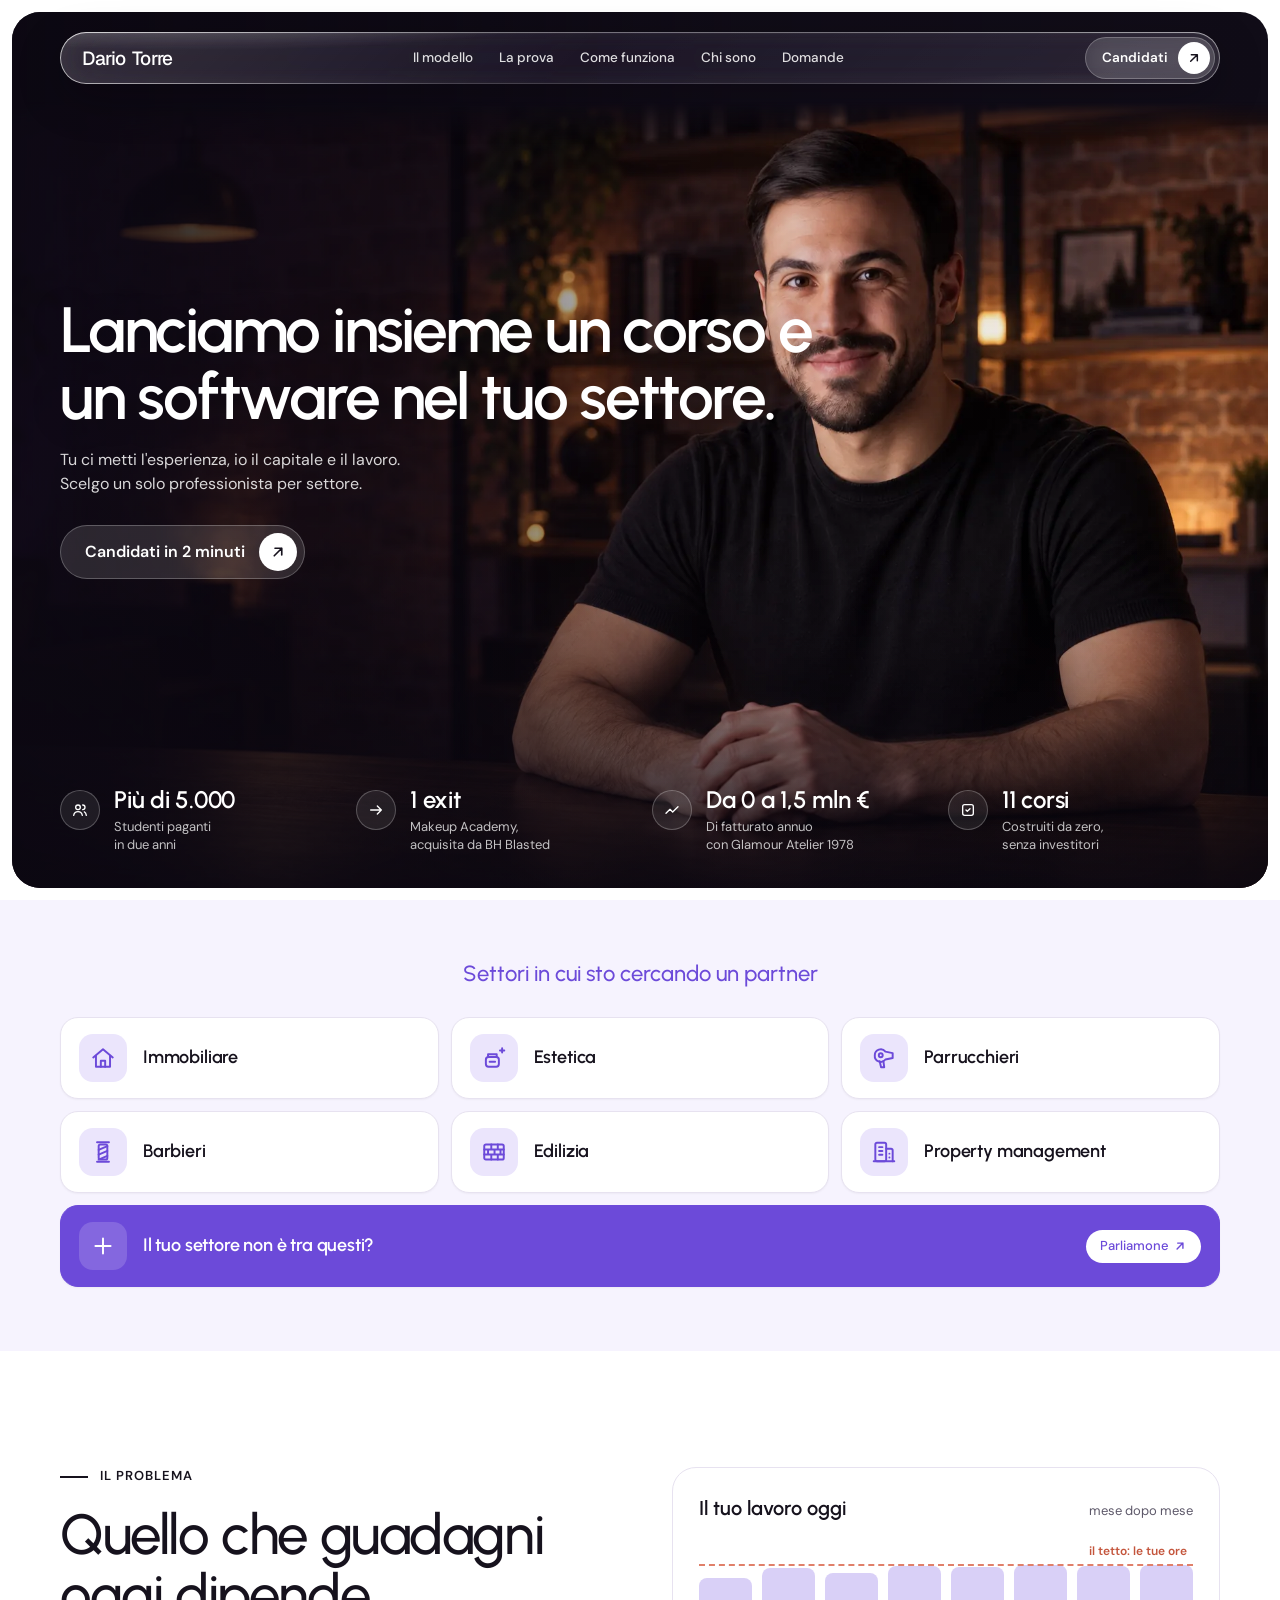
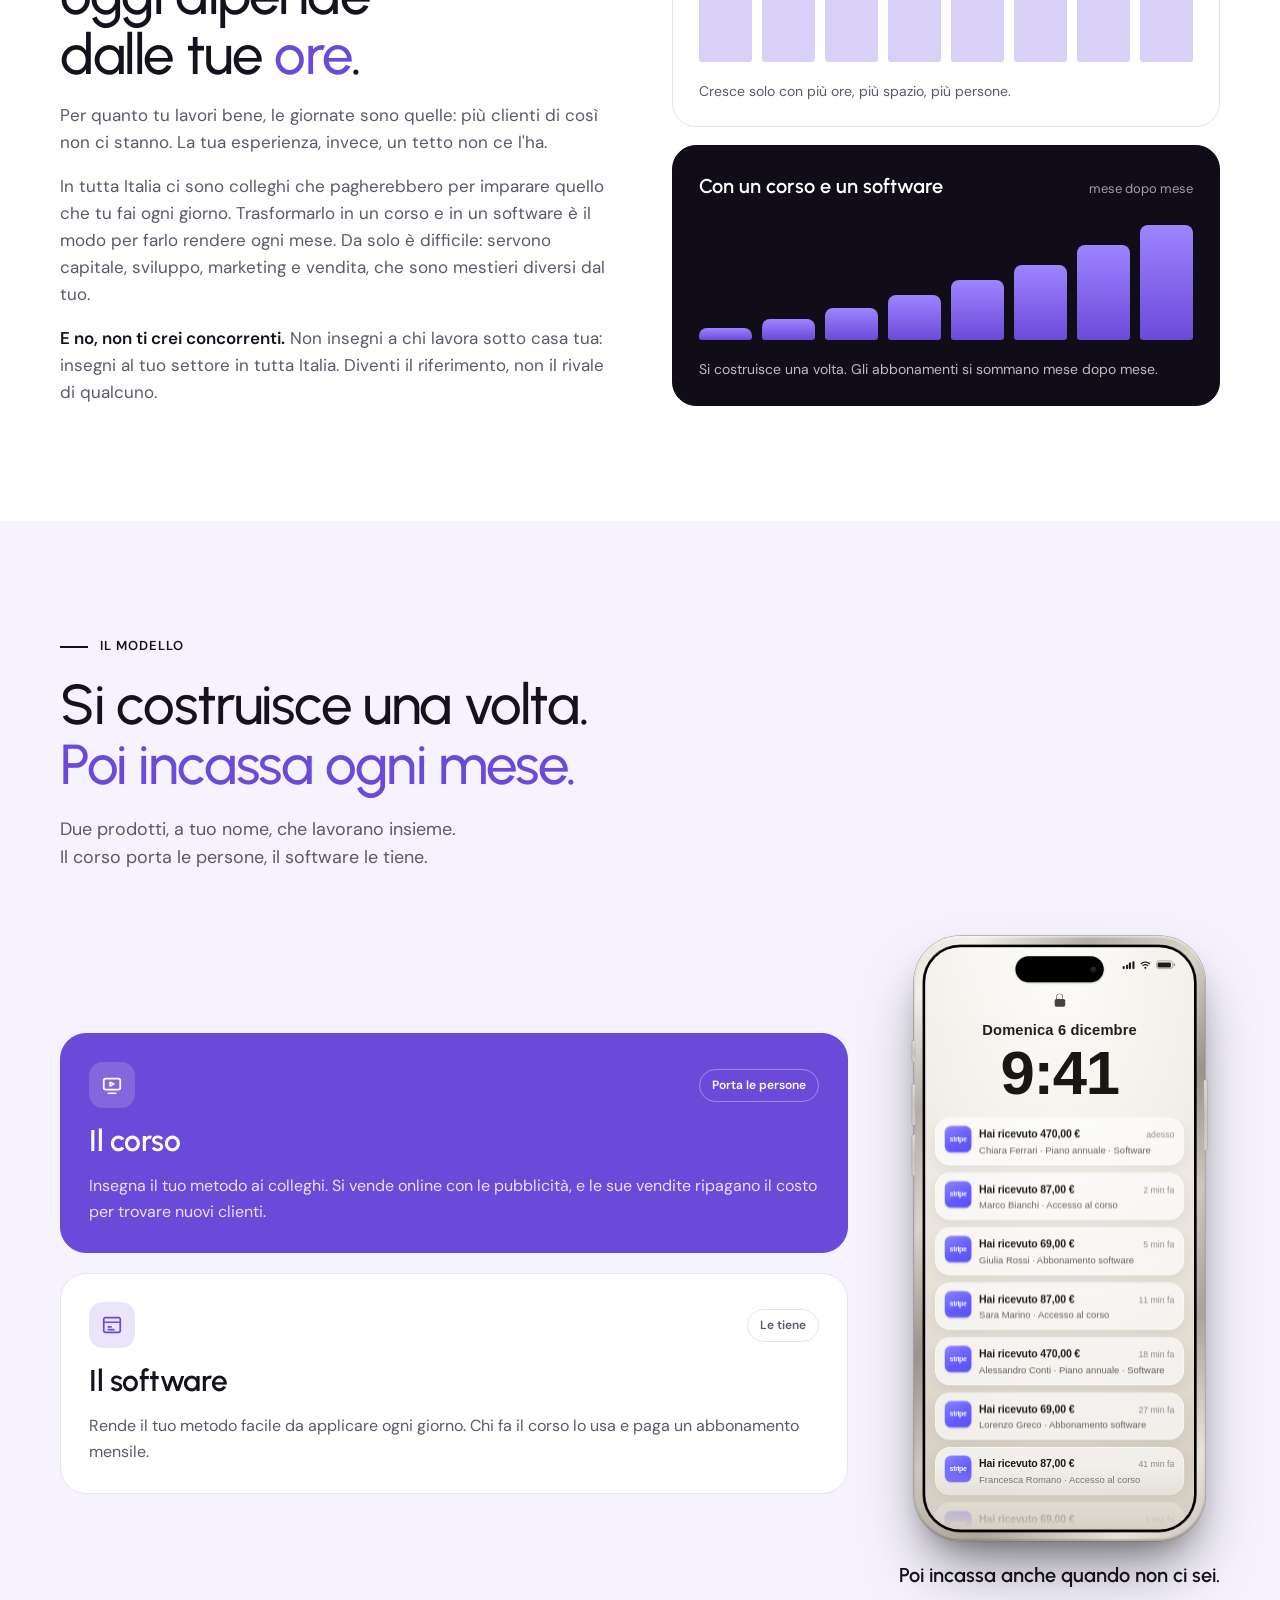
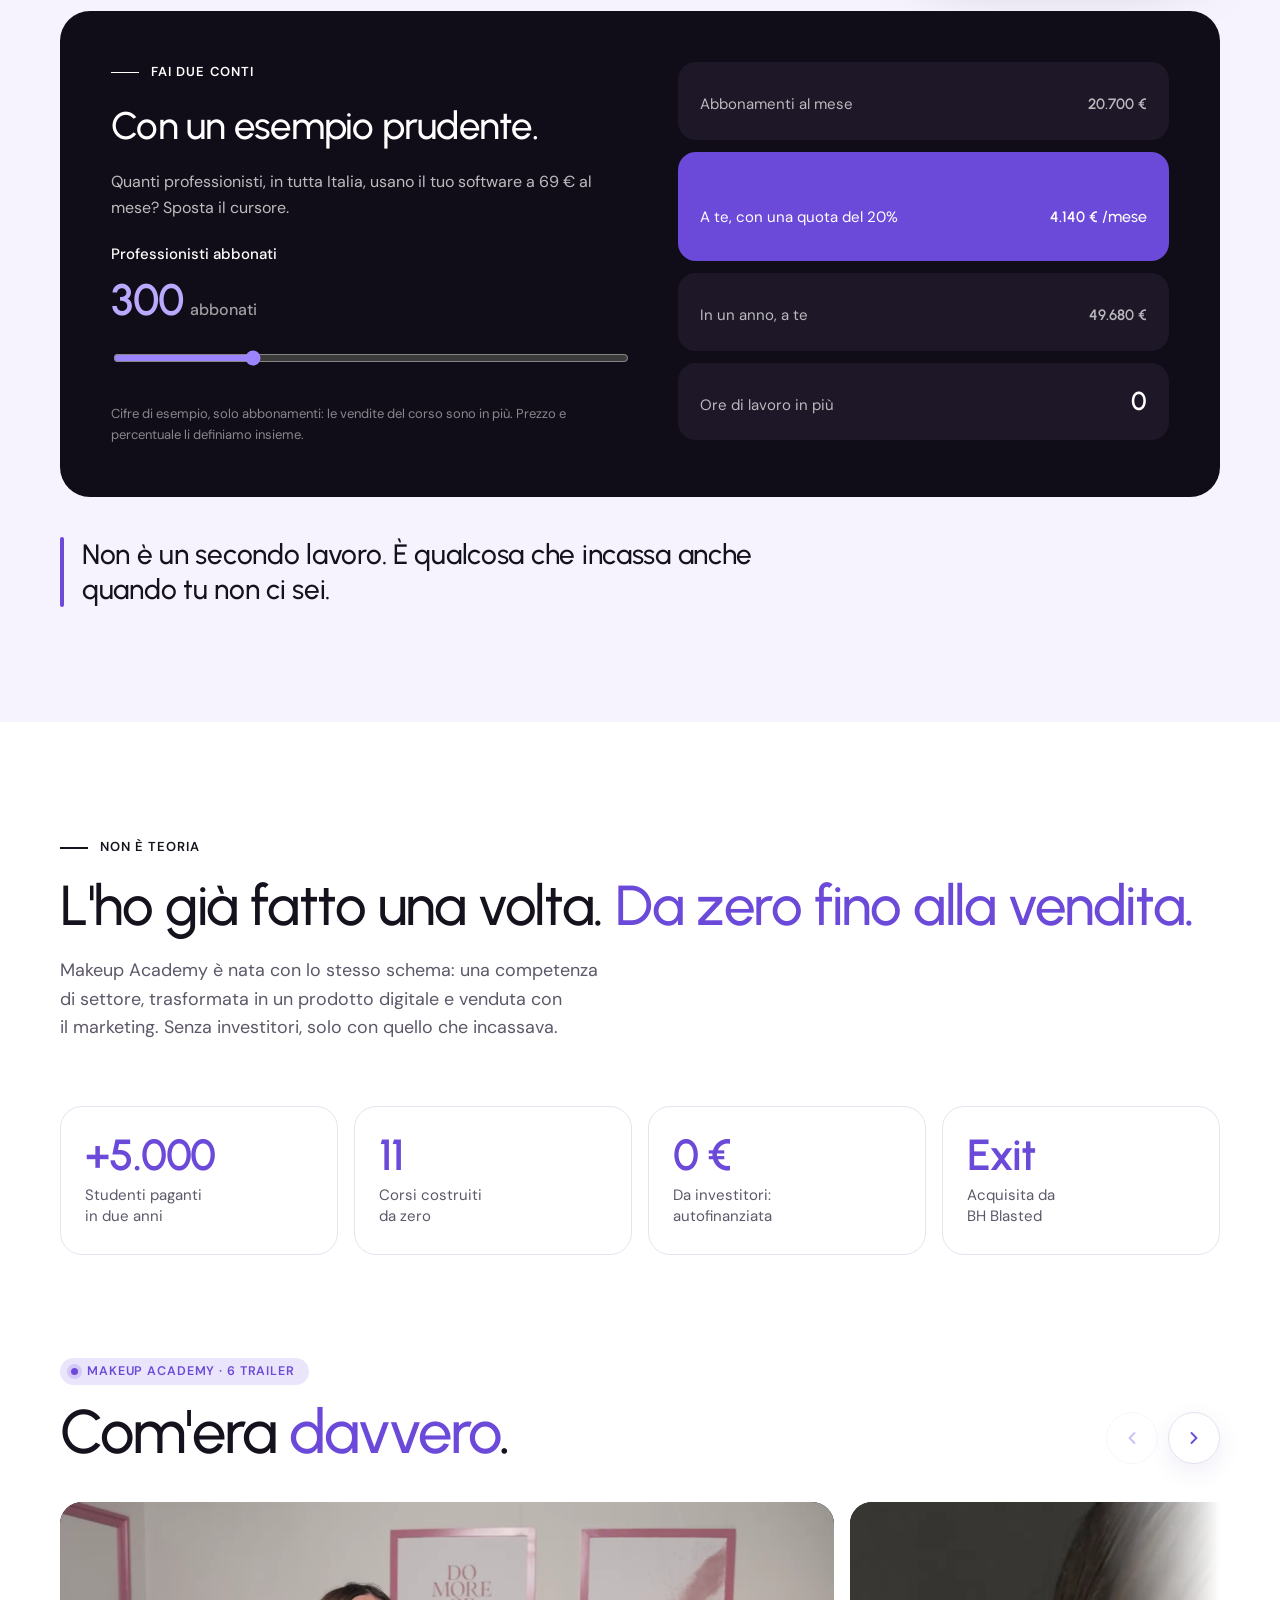
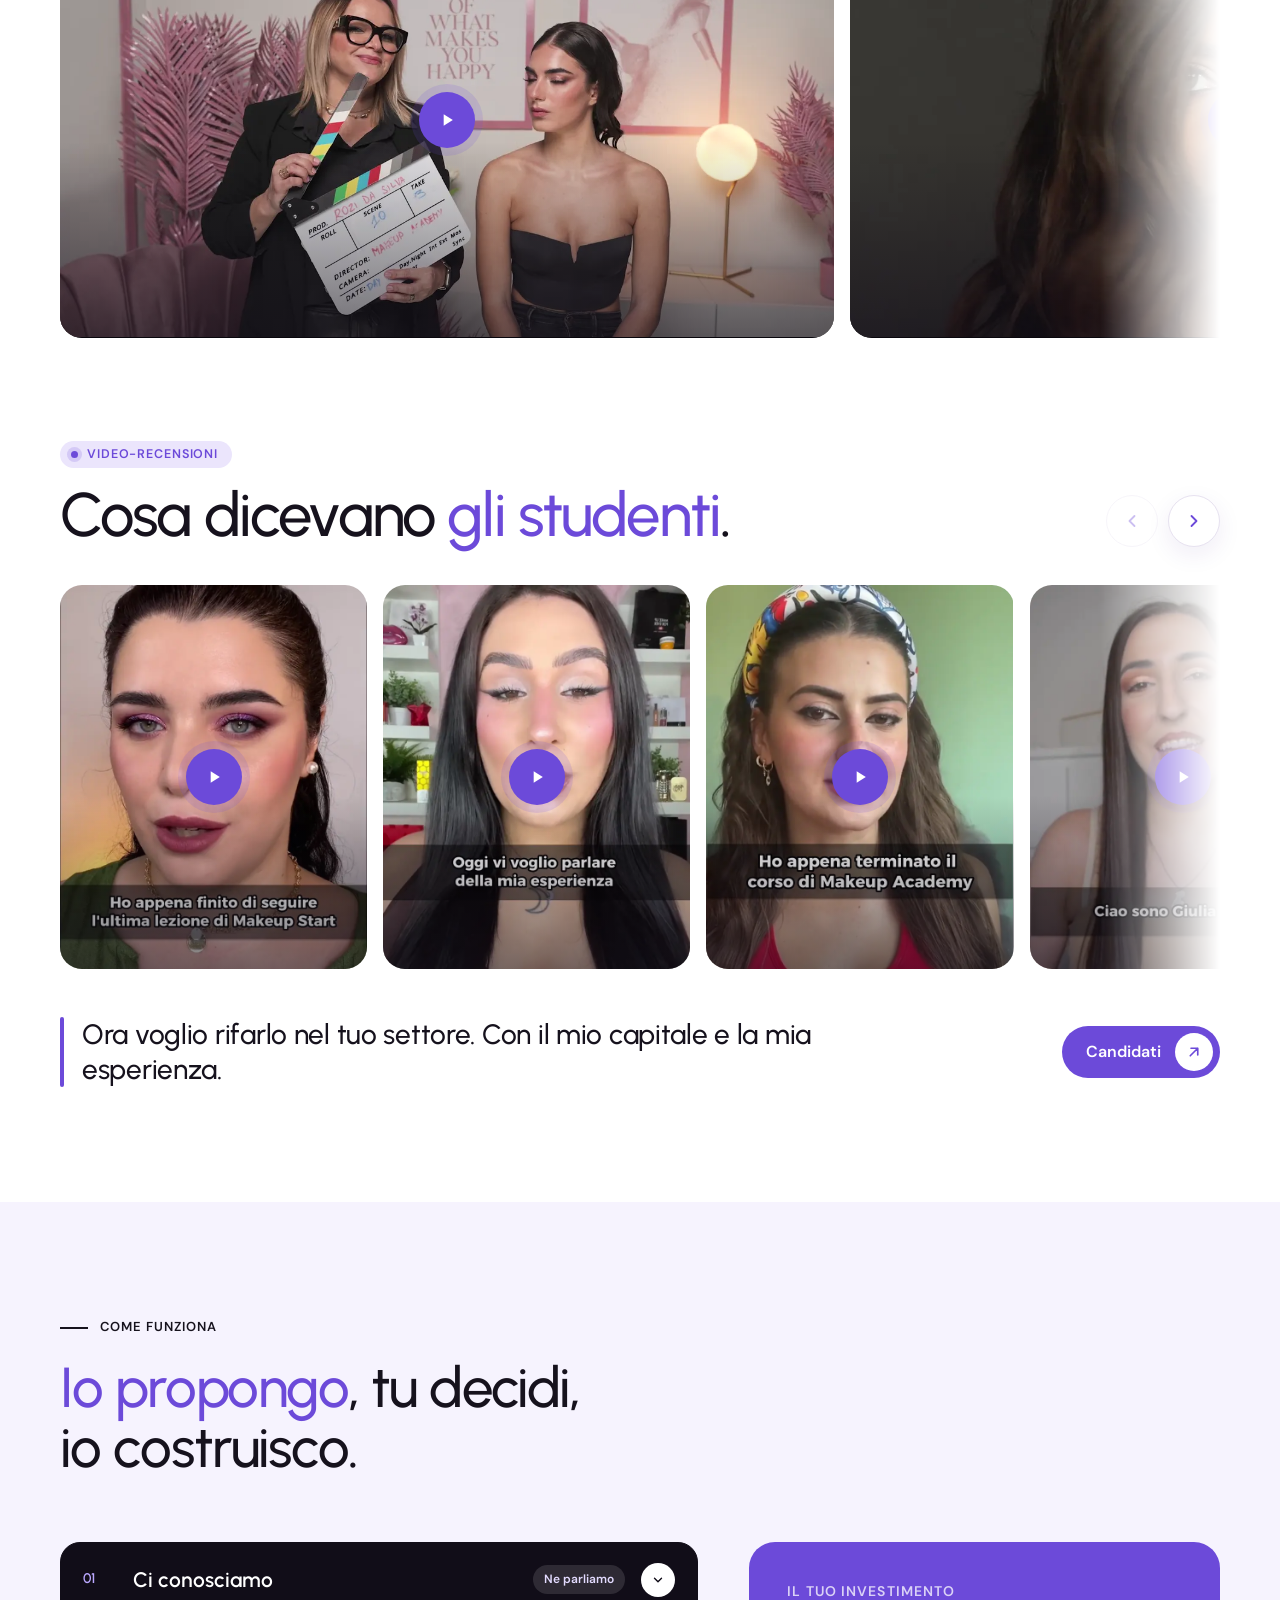
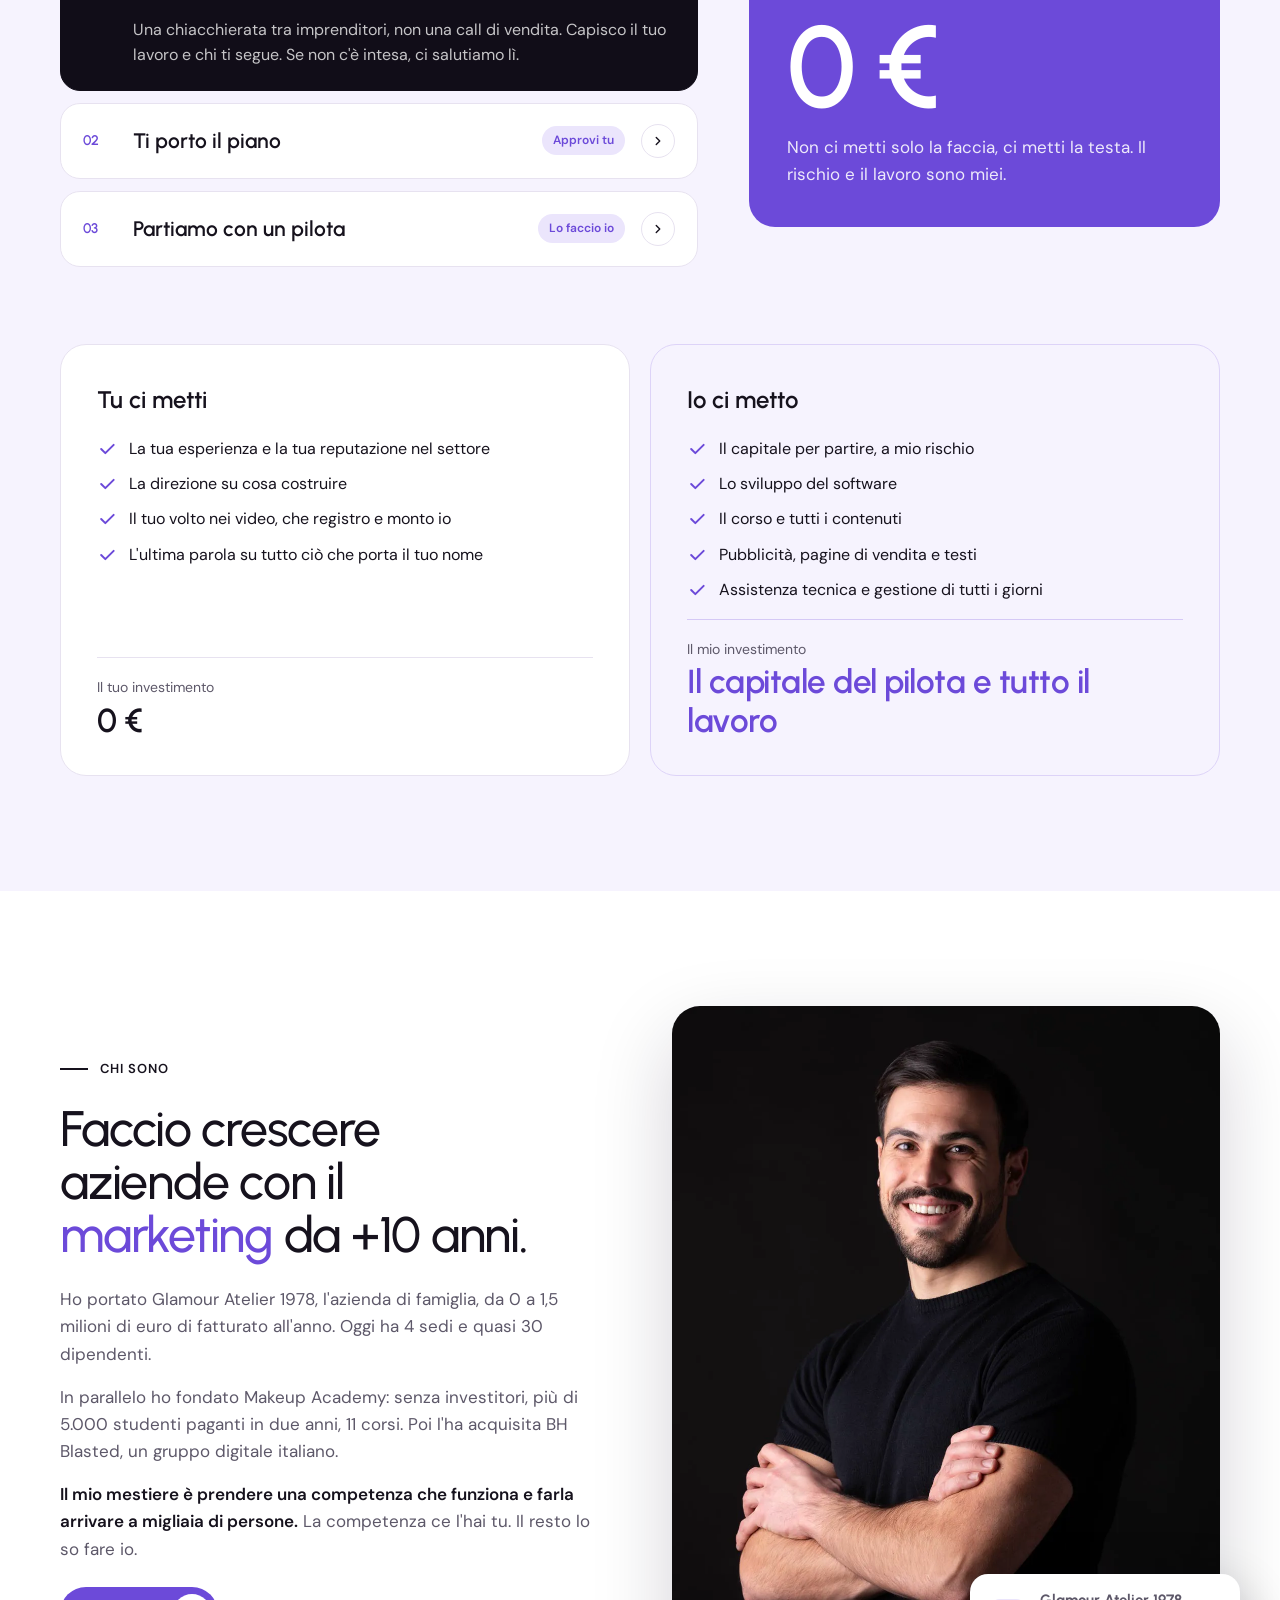
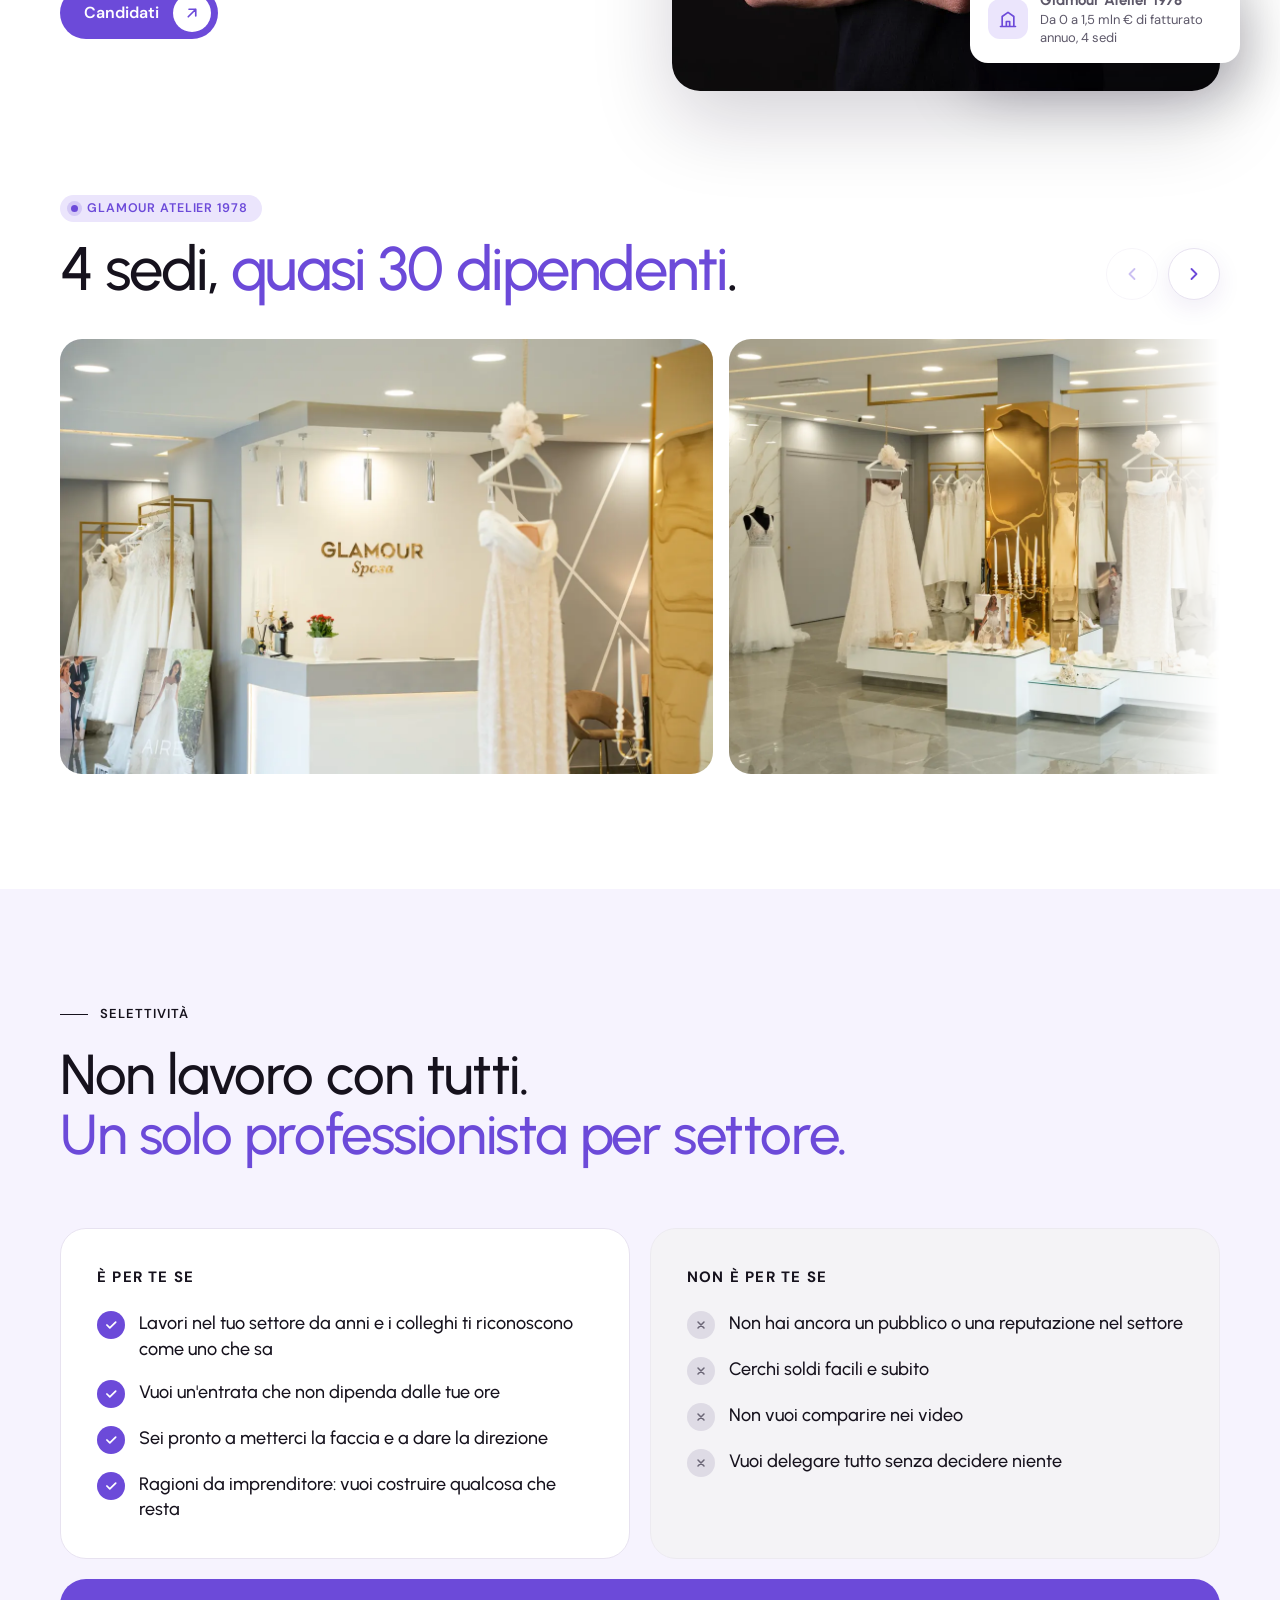
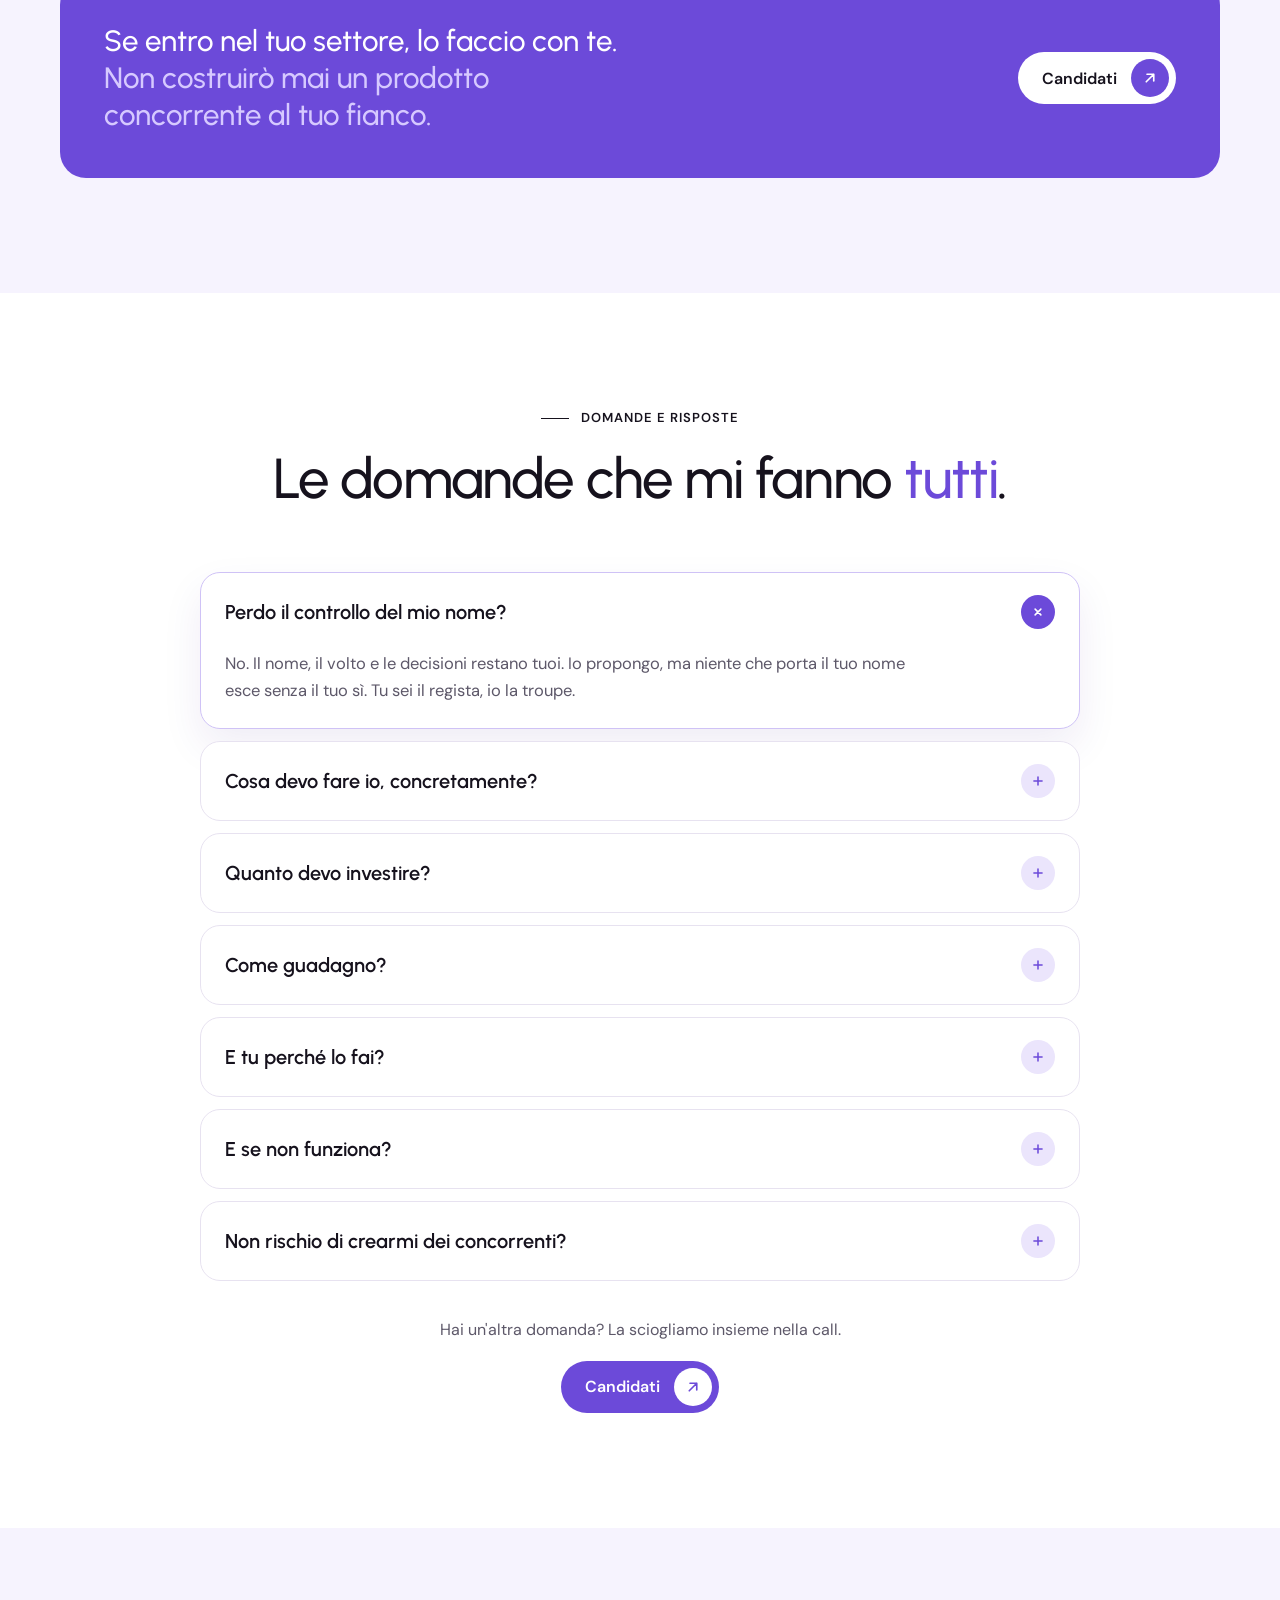
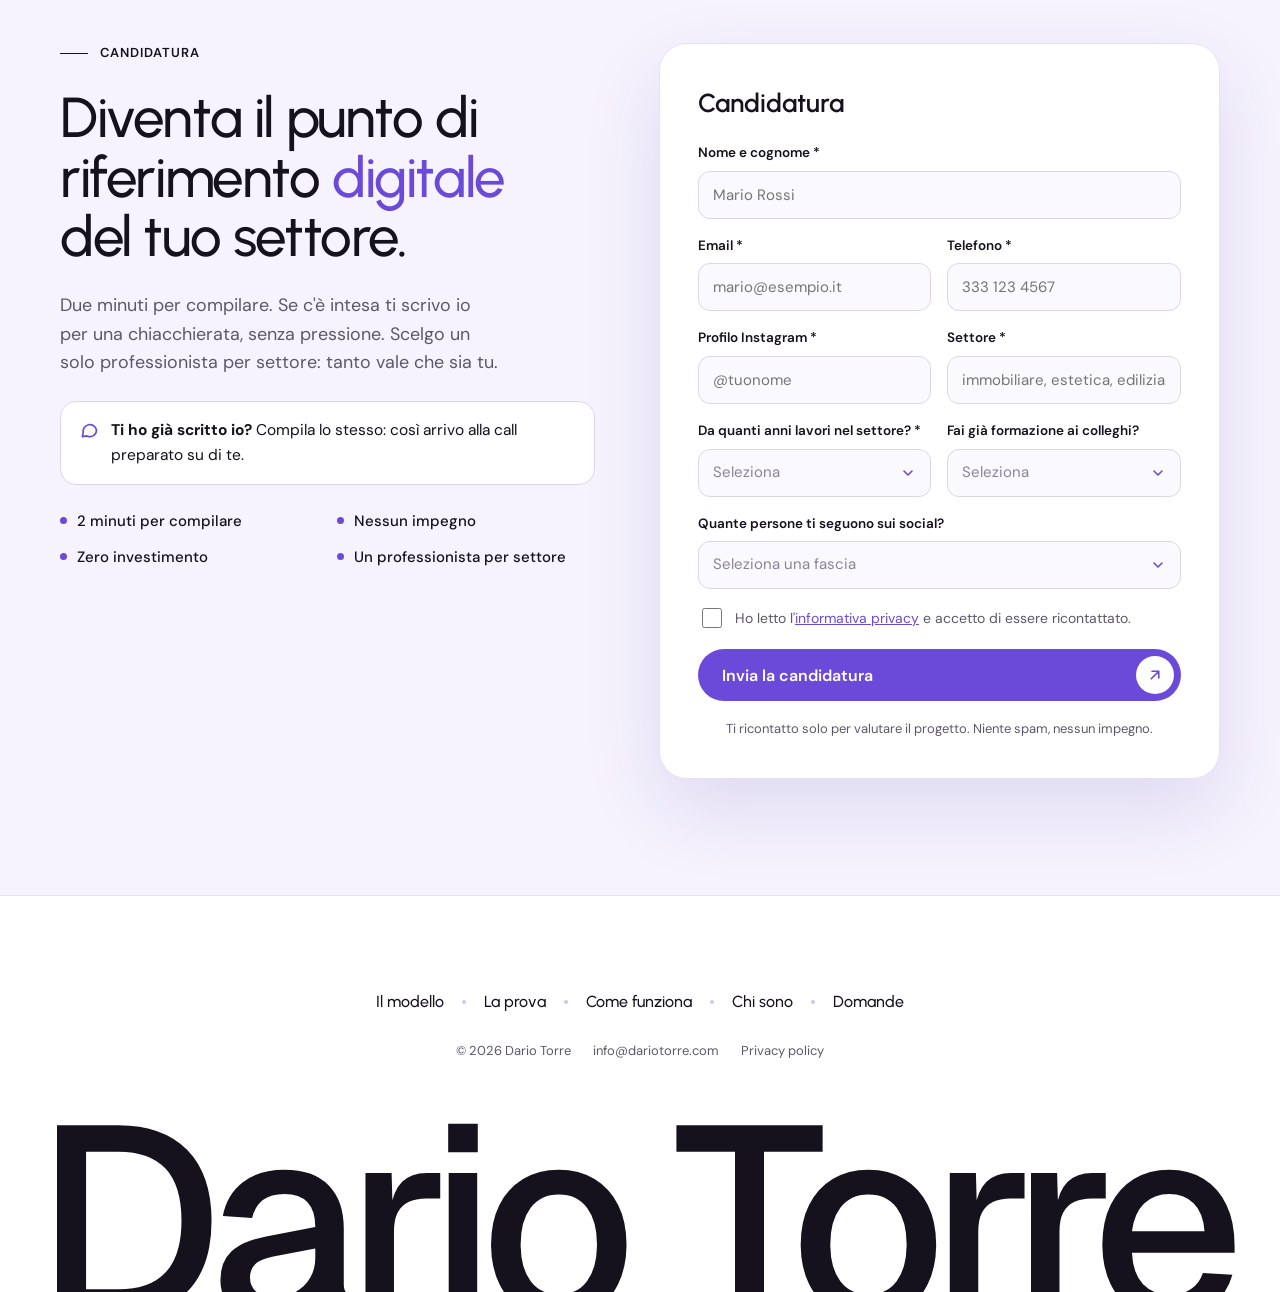
==== commit 4605863b: "Titoli dei caroselli più grandi con etichetta viola, frecce accanto al titolo su desktop Co-Authored" ====
--- a/index.html
+++ b/index.html
@@ -8,7 +8,7 @@
 <link rel="preload" href="fonts/urbanist.woff2" as="font" type="font/woff2" crossorigin>
 <link rel="preload" href="fonts/dm-sans.woff2" as="font" type="font/woff2" crossorigin>
 <link rel="stylesheet" href="fonts/fonts.css?v=1">
-<link rel="stylesheet" href="style.css?v=34">
+<link rel="stylesheet" href="style.css?v=35">
 
 <style>[hidden]{display:none!important}</style>
 </head>
@@ -208,8 +208,8 @@
       <div class="tile rv"><b>Exit</b><span>Acquisita da<br> BH Blasted</span></div>
     </div>
 
-    <p class="sub-h rv">Com'era davvero</p>
     <div class="car car-ma car-tr rv" data-car>
+      <div class="car-head"><span class="car-kick">Makeup Academy · 6 trailer</span><h3 class="car-title">Com'era <span class="hl">davvero</span>.</h3></div>
       <div class="car-track" data-car-track tabindex="0" role="region" aria-label="Trailer dei corsi di Makeup Academy">
       <figure class="car-item rev tr" style="--ar:16/9"><video class="rev-v" src="media/trailer-2.mp4" poster="media/trailer-2.webp" preload="none" playsinline></video><button class="rev-play" type="button" aria-label="Guarda il trailer del corso (Rozi Da Silva)"><span class="play"><svg width="20" height="20" viewBox="0 0 24 24" fill="currentColor" aria-hidden="true"><path d="M8 5v14l11-7z"></path></svg></span></button></figure>
       <figure class="car-item rev tr" style="--ar:16/9"><video class="rev-v" src="media/trailer-6.mp4" poster="media/trailer-6.webp" preload="none" playsinline></video><button class="rev-play" type="button" aria-label="Guarda il trailer del corso (trucco editoriale)"><span class="play"><svg width="20" height="20" viewBox="0 0 24 24" fill="currentColor" aria-hidden="true"><path d="M8 5v14l11-7z"></path></svg></span></button></figure>
@@ -224,8 +224,8 @@
       </div>
     </div>
 
-    <p class="sub-h rv">Cosa dicevano gli studenti</p>
     <div class="car car-rev rv" data-car>
+      <div class="car-head"><span class="car-kick">Video-recensioni</span><h3 class="car-title">Cosa dicevano <span class="hl">gli studenti</span>.</h3></div>
       <div class="car-track" data-car-track tabindex="0" role="region" aria-label="Video-recensioni degli studenti">
       <figure class="car-item rev" style="--ar:4/5"><video class="rev-v" src="media/rec-clara.mp4" poster="media/rec-clara.webp" preload="none" playsinline></video><button class="rev-play" type="button" aria-label="Guarda la video-recensione di Clara"><span class="play"><svg width="20" height="20" viewBox="0 0 24 24" fill="currentColor" aria-hidden="true"><path d="M8 5v14l11-7z"></path></svg></span></button></figure>
       <figure class="car-item rev" style="--ar:4/5"><video class="rev-v" src="media/rec-alessia.mp4" poster="media/rec-alessia.webp" preload="none" playsinline></video><button class="rev-play" type="button" aria-label="Guarda la video-recensione di Alessia"><span class="play"><svg width="20" height="20" viewBox="0 0 24 24" fill="currentColor" aria-hidden="true"><path d="M8 5v14l11-7z"></path></svg></span></button></figure>
@@ -323,9 +323,9 @@
       </div>
     </div>
   </div>
-  <div class="wrap" style="margin-top: clamp(48px,6vw,80px)">
-    <p class="sub-h rv" style="margin-top: 0">Glamour Atelier 1978 · 4 sedi, quasi 30 dipendenti</p>
+  <div class="wrap">
     <div class="car rv" data-car>
+      <div class="car-head"><span class="car-kick">Glamour Atelier 1978</span><h3 class="car-title">4 sedi, <span class="hl">quasi 30 dipendenti</span>.</h3></div>
       <div class="car-track" data-car-track tabindex="0" role="region" aria-label="Foto delle sedi di Glamour Atelier">
       <figure class="car-item" style="--ar:1320/880"><img src="media/glamour-reception.webp" width="1320" height="880" alt="Glamour Sposa: il banco accoglienza con il logo" loading="lazy" draggable="false"></figure>
       <figure class="car-item" style="--ar:1564/880"><img src="media/glamour-sala.webp" width="1564" height="880" alt="Glamour Sposa: la sala degli abiti da sposa" loading="lazy" draggable="false"></figure>
--- a/style.css
+++ b/style.css
@@ -564,3 +564,17 @@
   .car-tr{--car-h:calc((100vw - 32px) * .9 * 9 / 16)}
   .car-tr .car-item{max-width:90%}
 }
+/* titoli dei caroselli: etichetta viola + titolo grande, frecce allineate a destra del titolo (desktop) */
+.car{display:grid;grid-template-columns:minmax(0,1fr) auto;grid-template-areas:"head nav" "track track";column-gap:24px;margin-top:clamp(72px,8vw,120px)}
+.car-head{grid-area:head;min-width:0;margin-bottom:clamp(24px,3vw,40px)}
+.car-track{grid-area:track}
+.car-nav{grid-area:nav;align-self:end;margin:0 0 clamp(24px,3vw,40px)}
+.car-kick{display:inline-flex;align-items:center;gap:9px;padding:6px 14px 6px 11px;border-radius:999px;background:var(--violet-soft);color:var(--violet);font-size:12.5px;font-weight:600;letter-spacing:.07em;text-transform:uppercase;line-height:1.2}
+.car-kick::before{content:"";width:7px;height:7px;border-radius:50%;background:var(--violet);box-shadow:0 0 0 4px rgba(108,74,217,.18)}
+.car-title{font-family:var(--display);font-size:clamp(36px,4.8vw,66px);font-weight:500;line-height:1.02;letter-spacing:-.03em;margin:16px 0 0;color:var(--ink);text-wrap:balance}
+@media (max-width:640px){
+  .car{grid-template-columns:minmax(0,1fr);grid-template-areas:"head" "track" "nav"}
+  .car-head{margin-bottom:22px}
+  .car-nav{margin:18px 0 0;justify-self:end}
+  .car-title{font-size:clamp(34px,10vw,42px);margin-top:14px}
+}
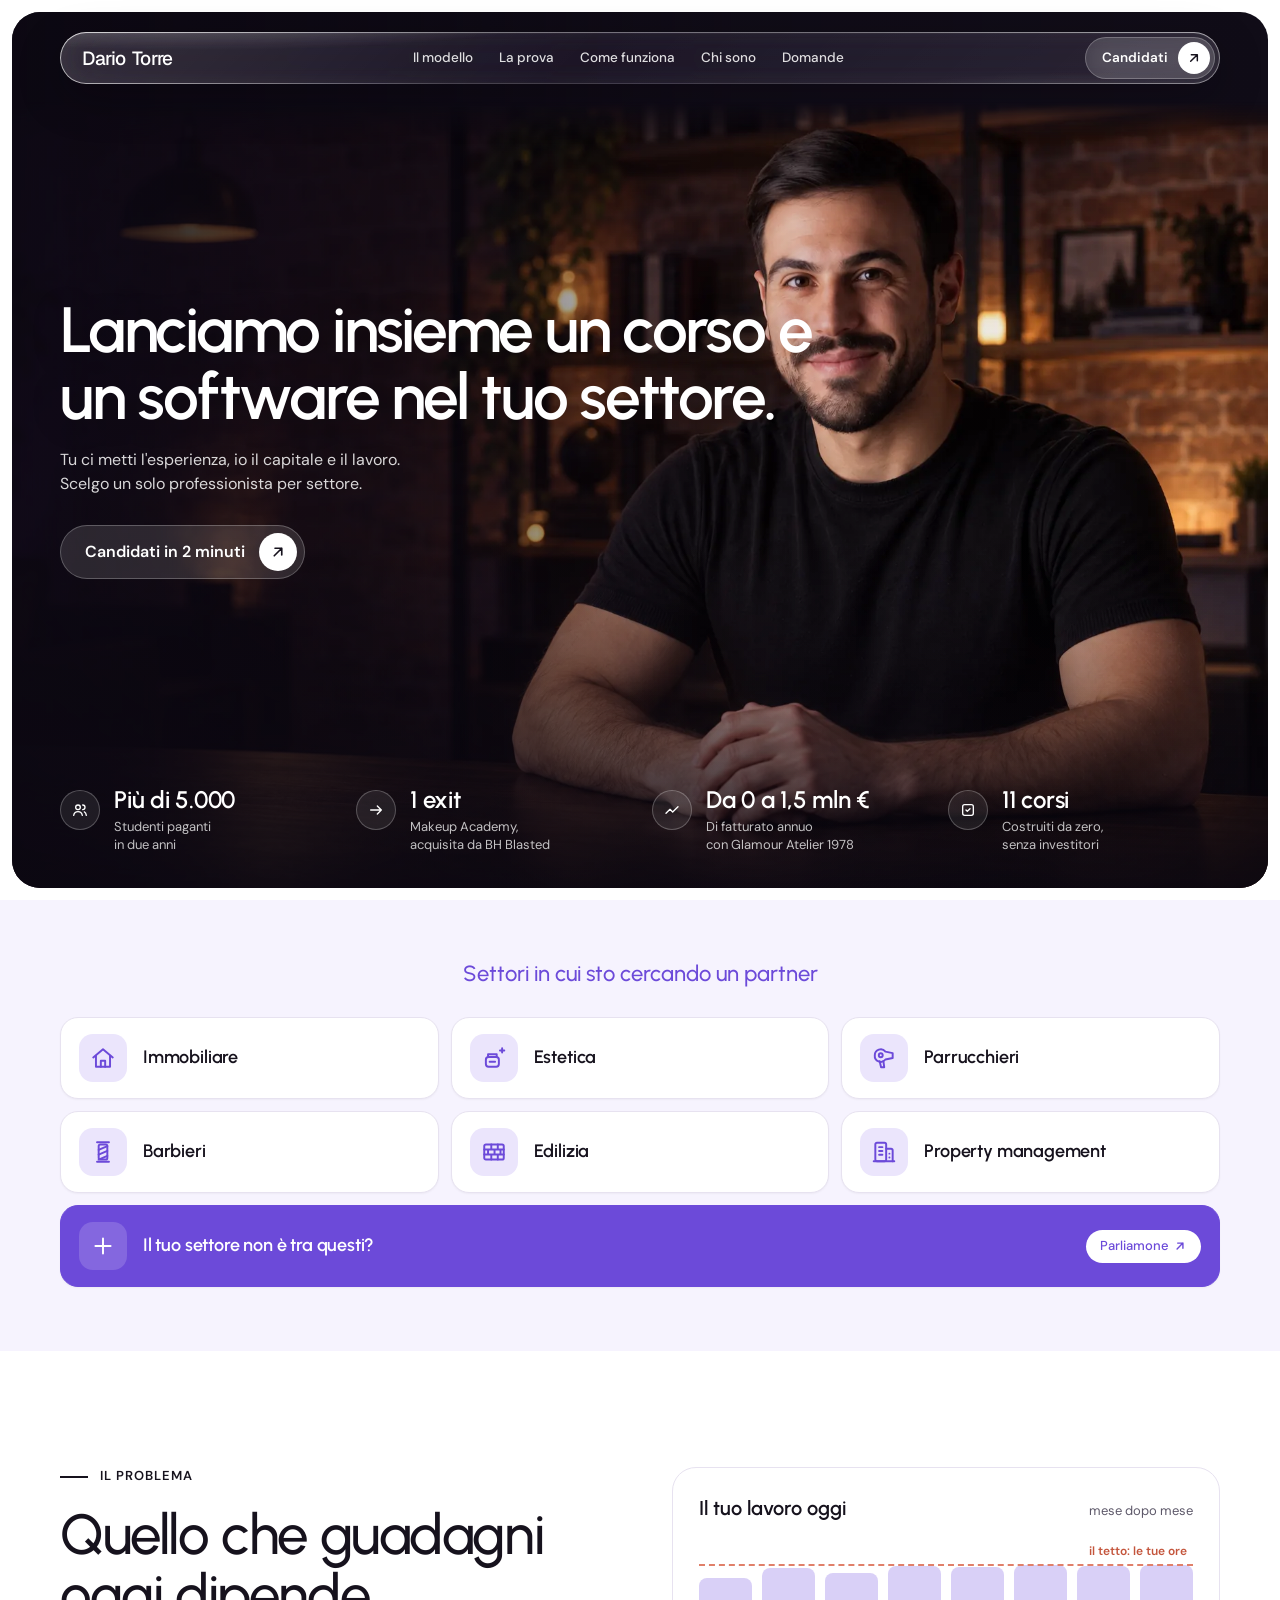
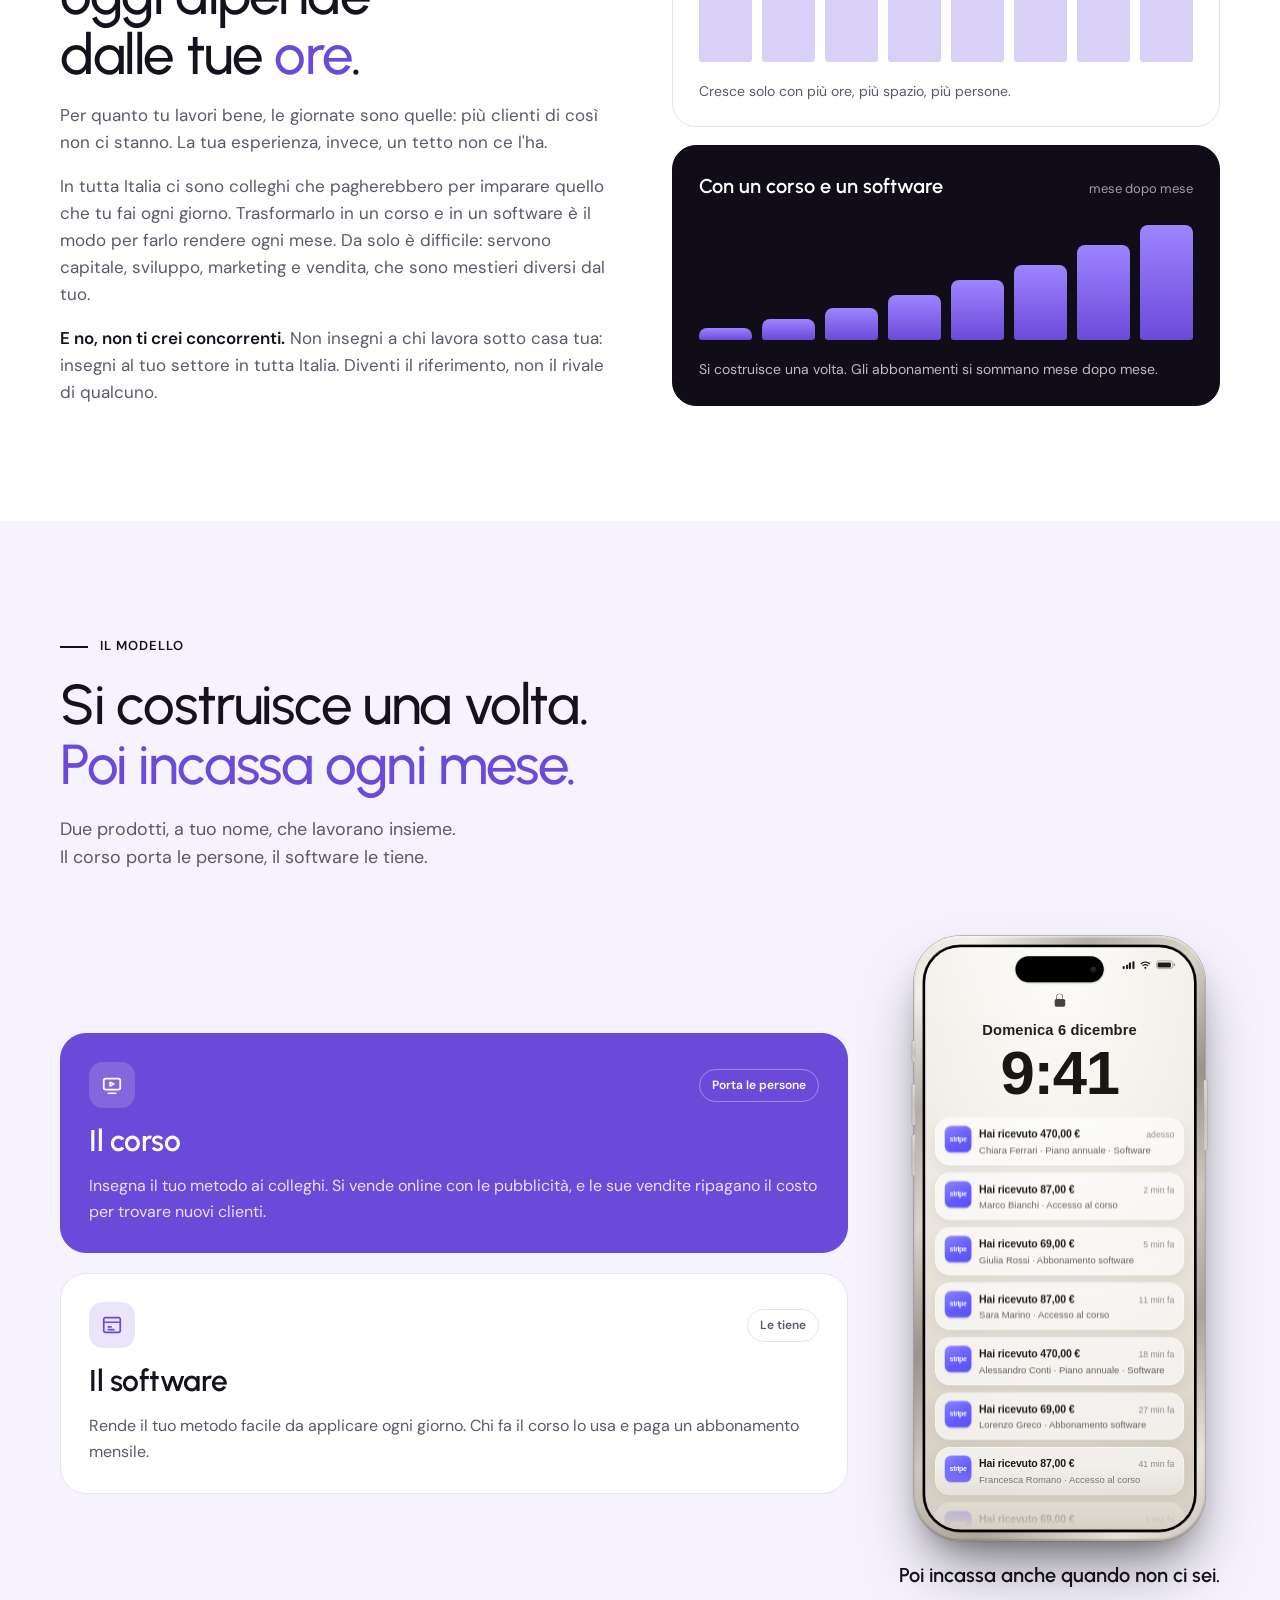
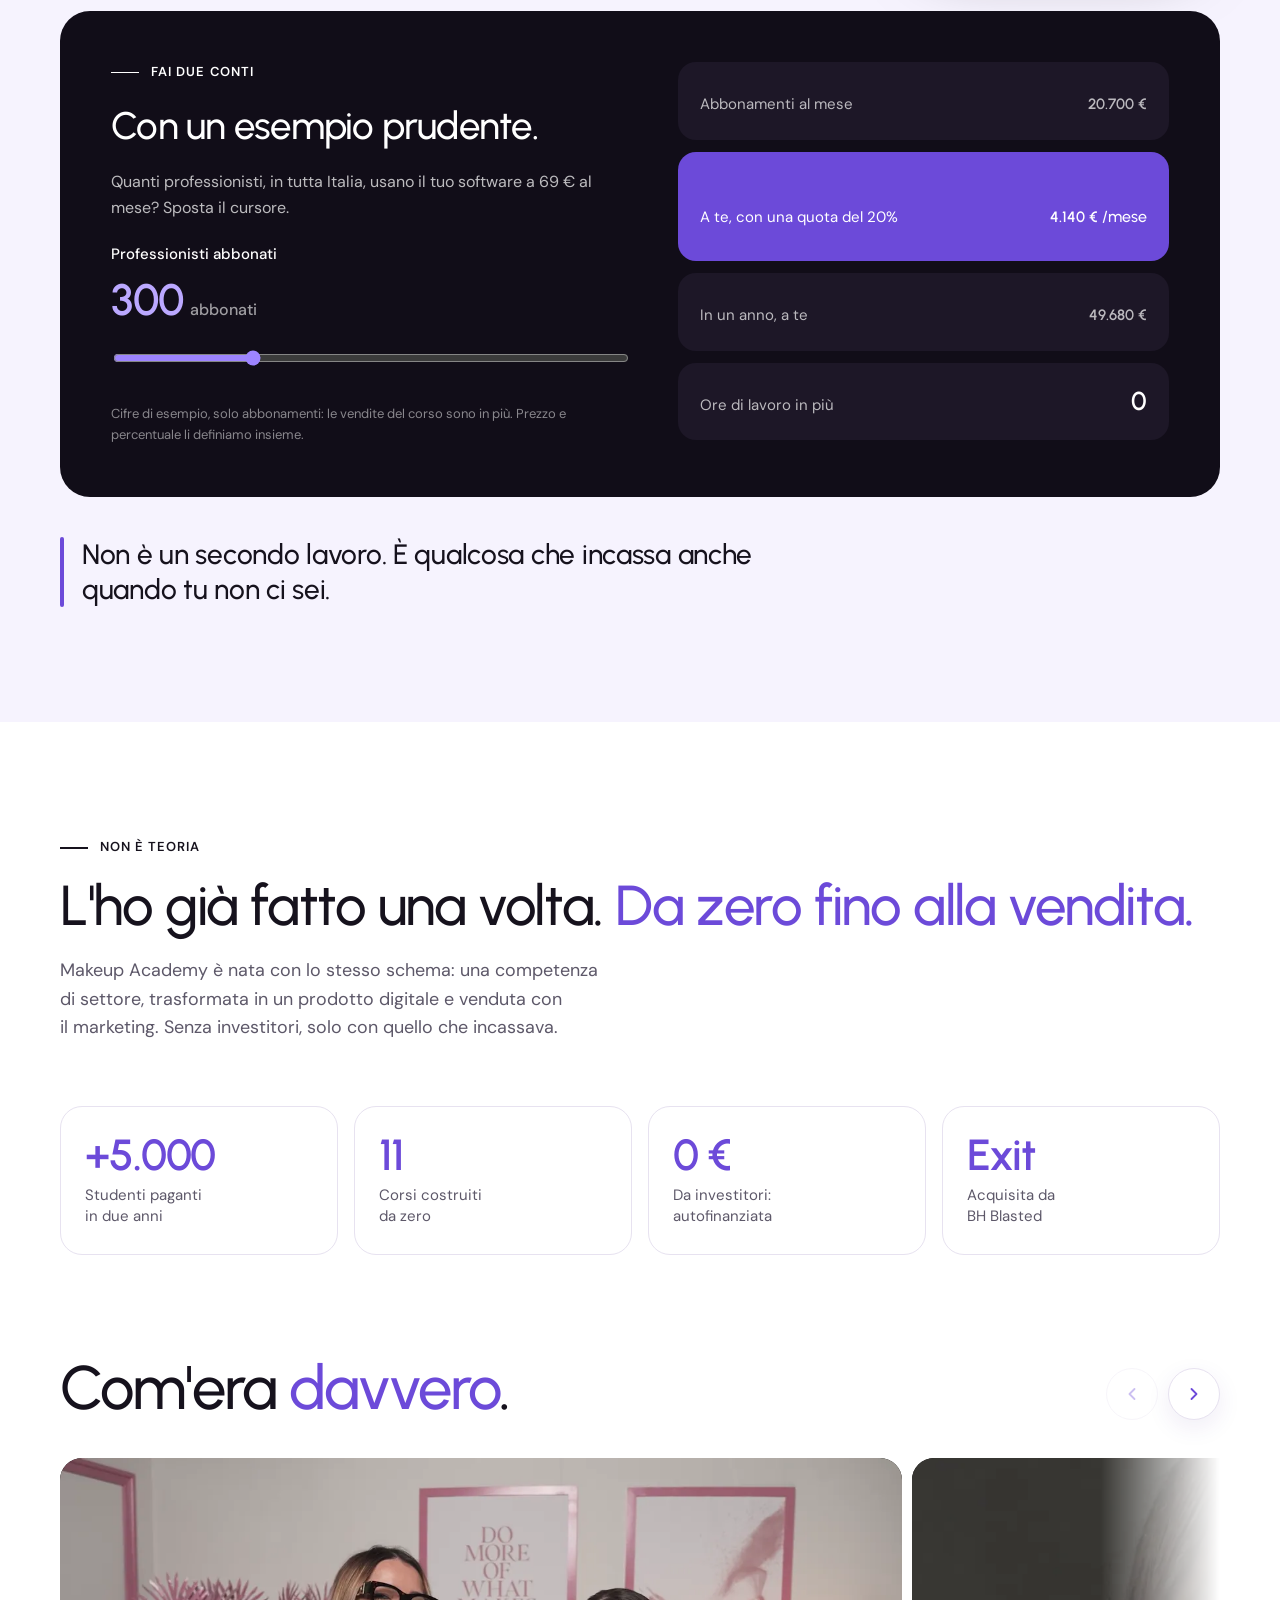
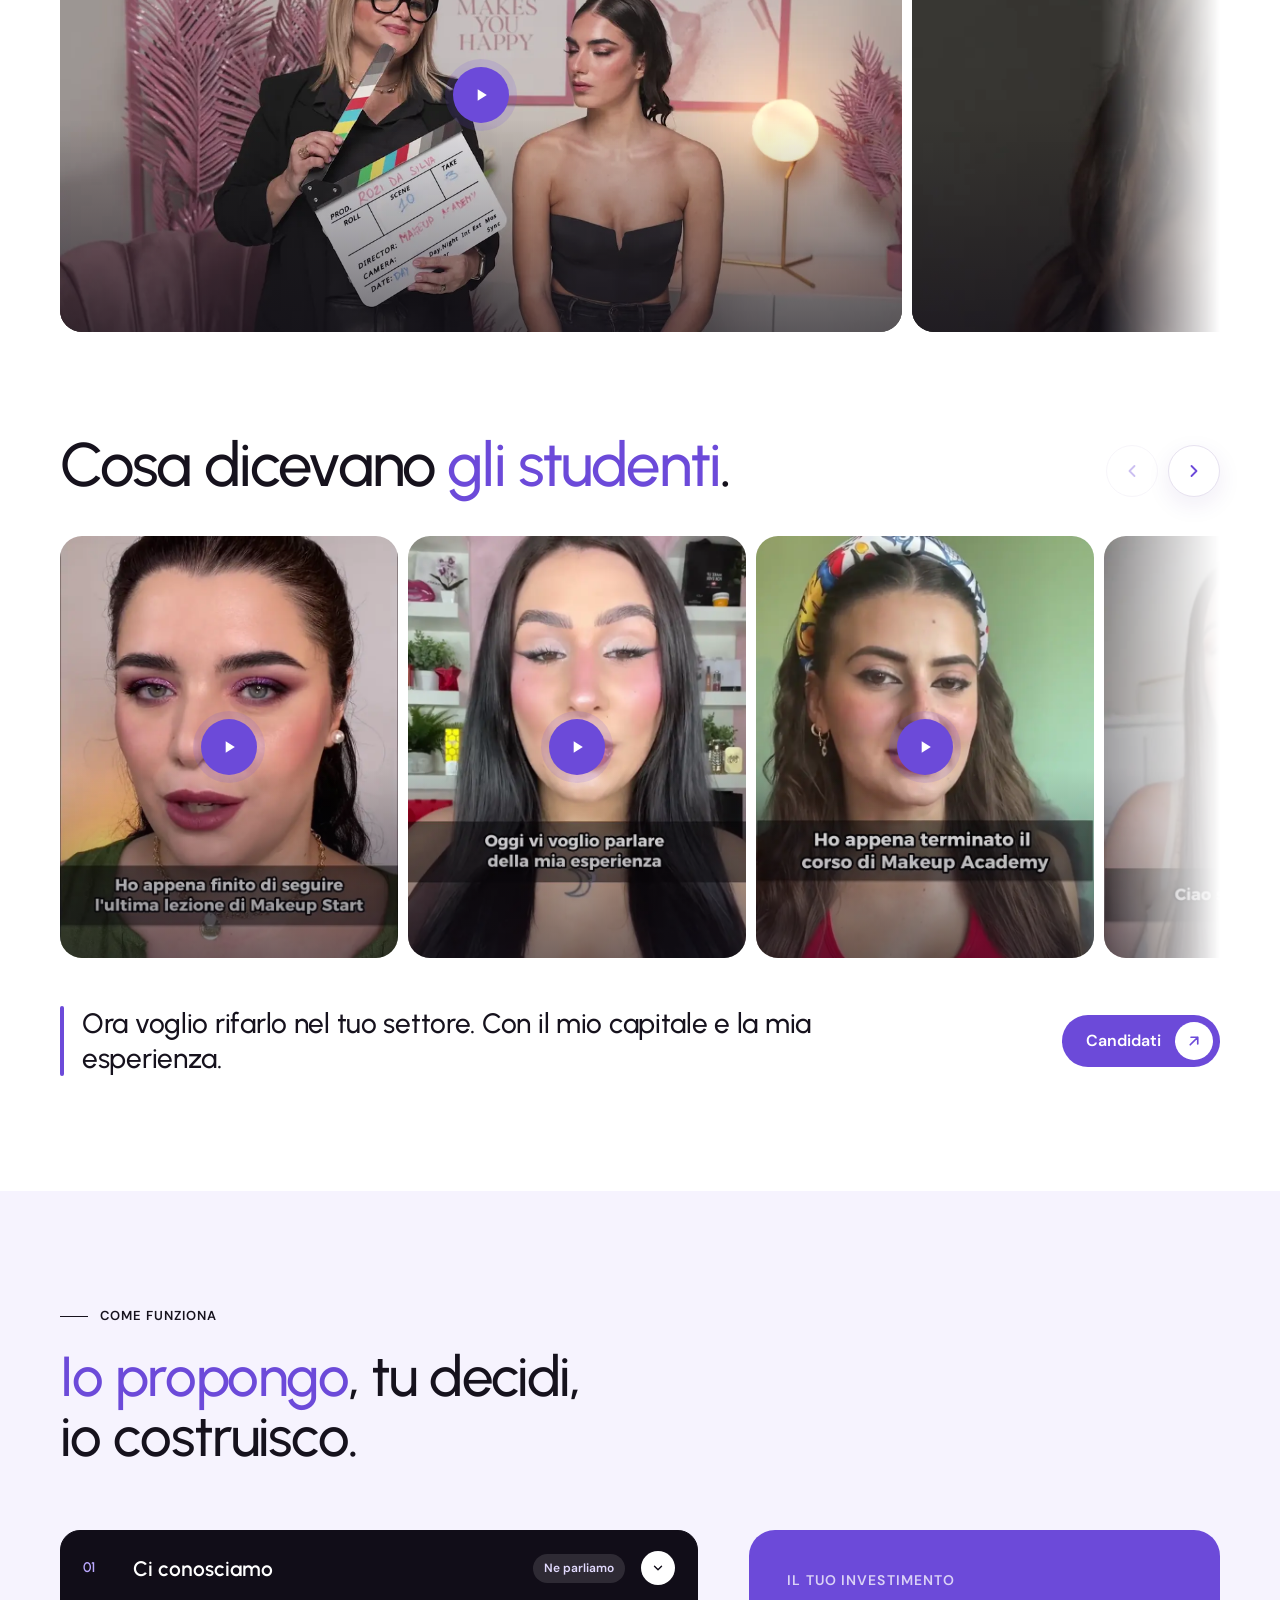
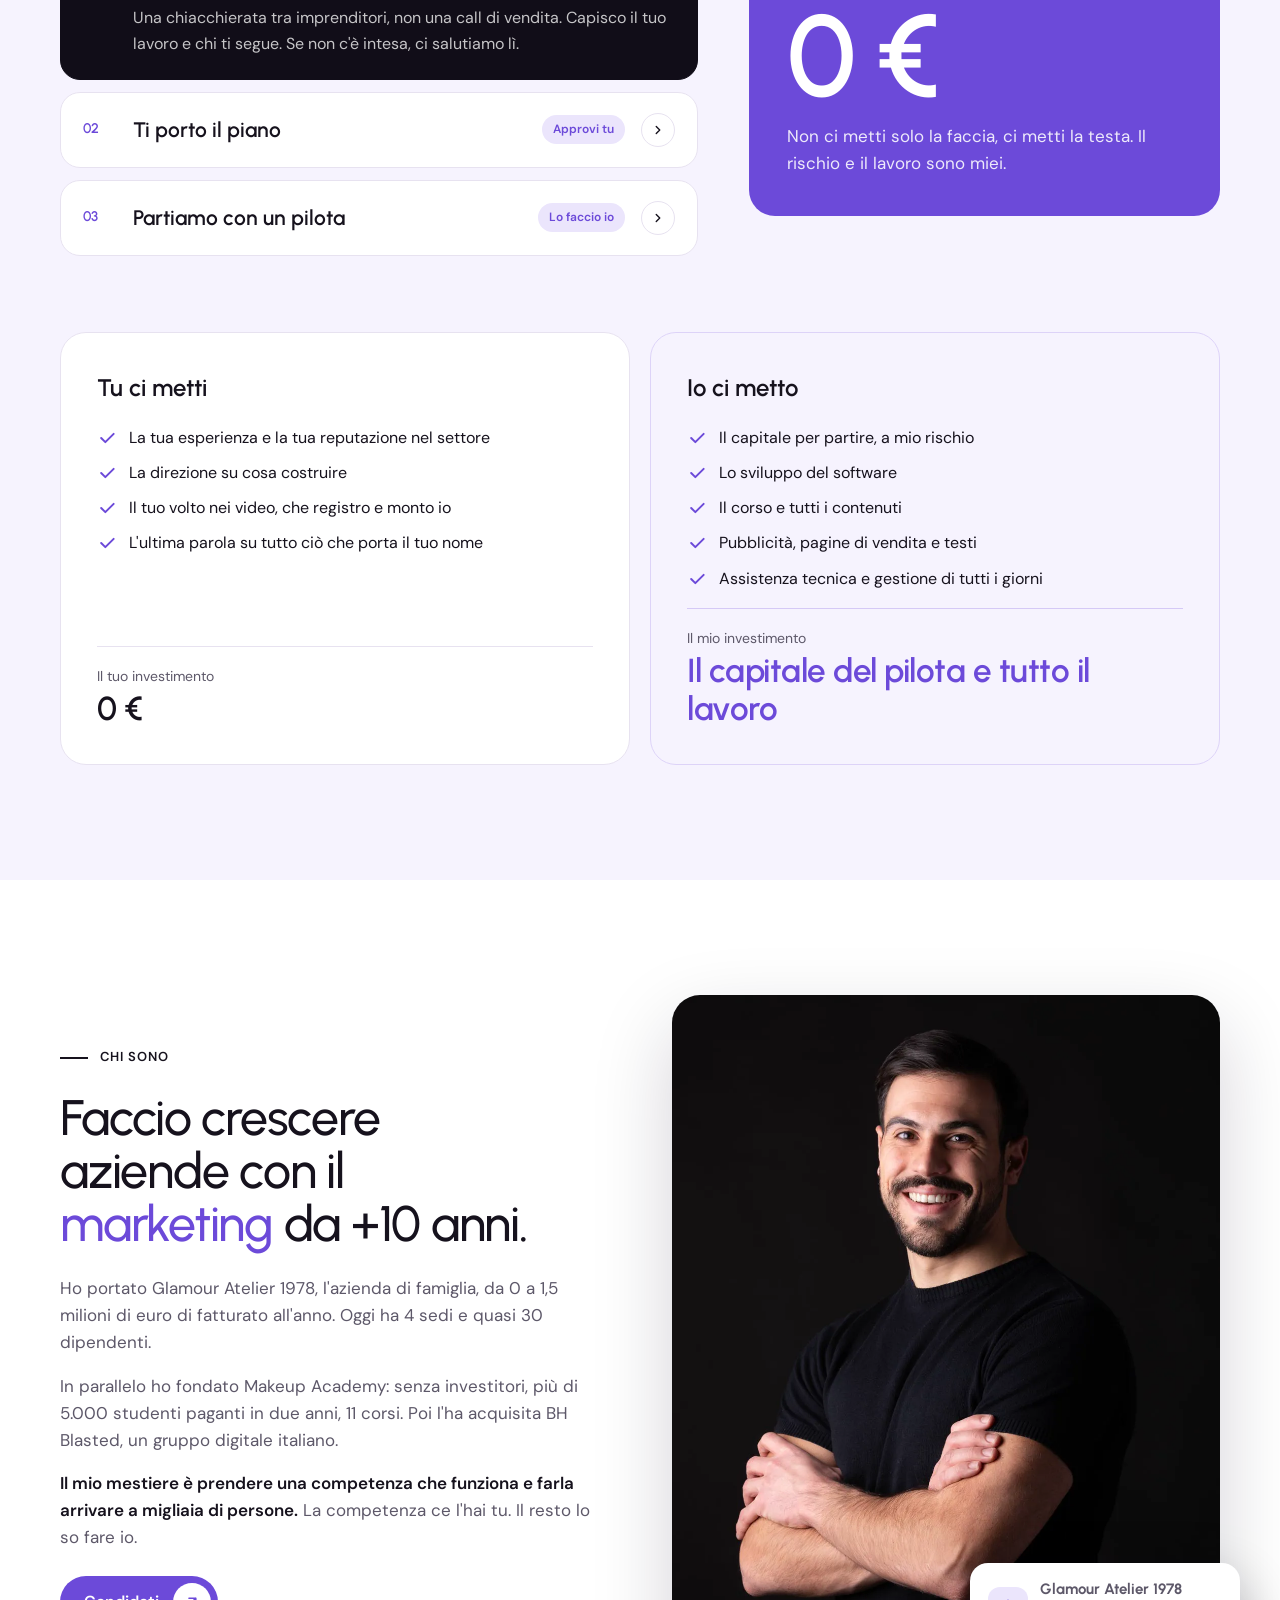
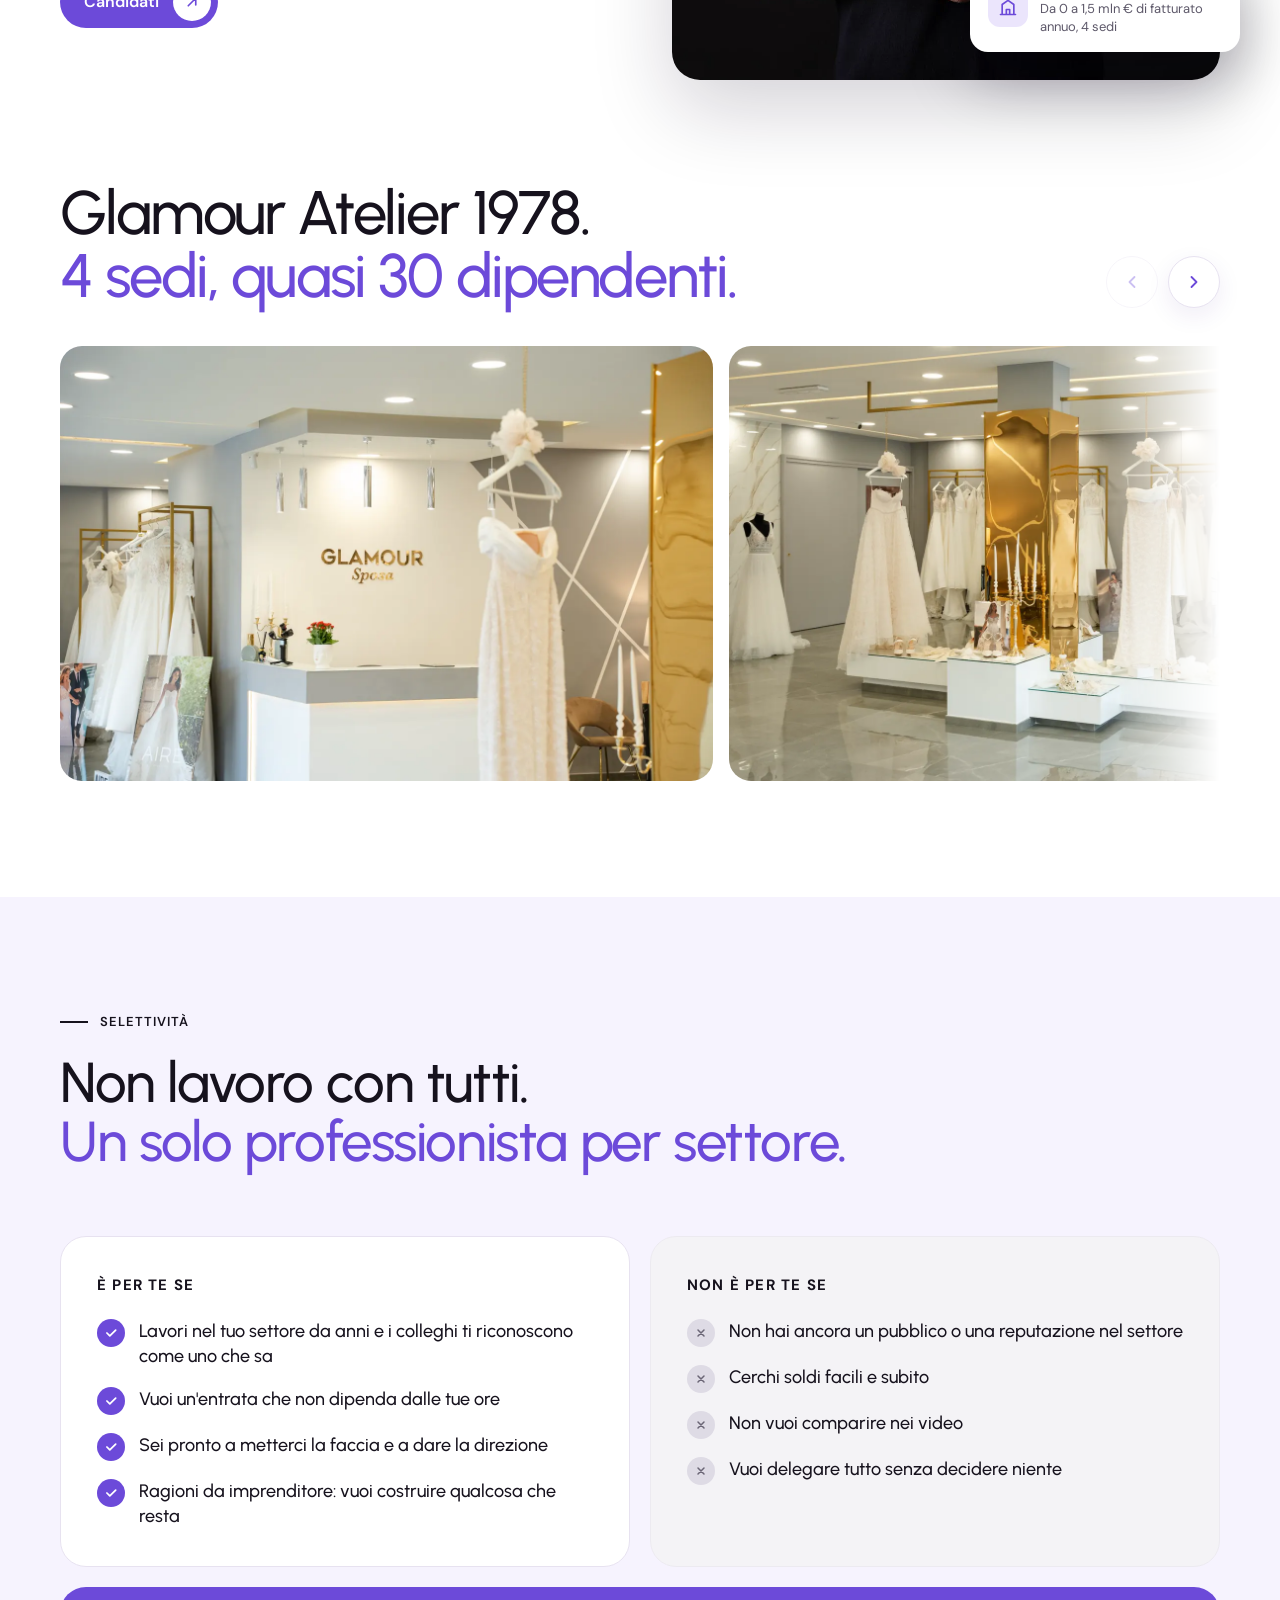
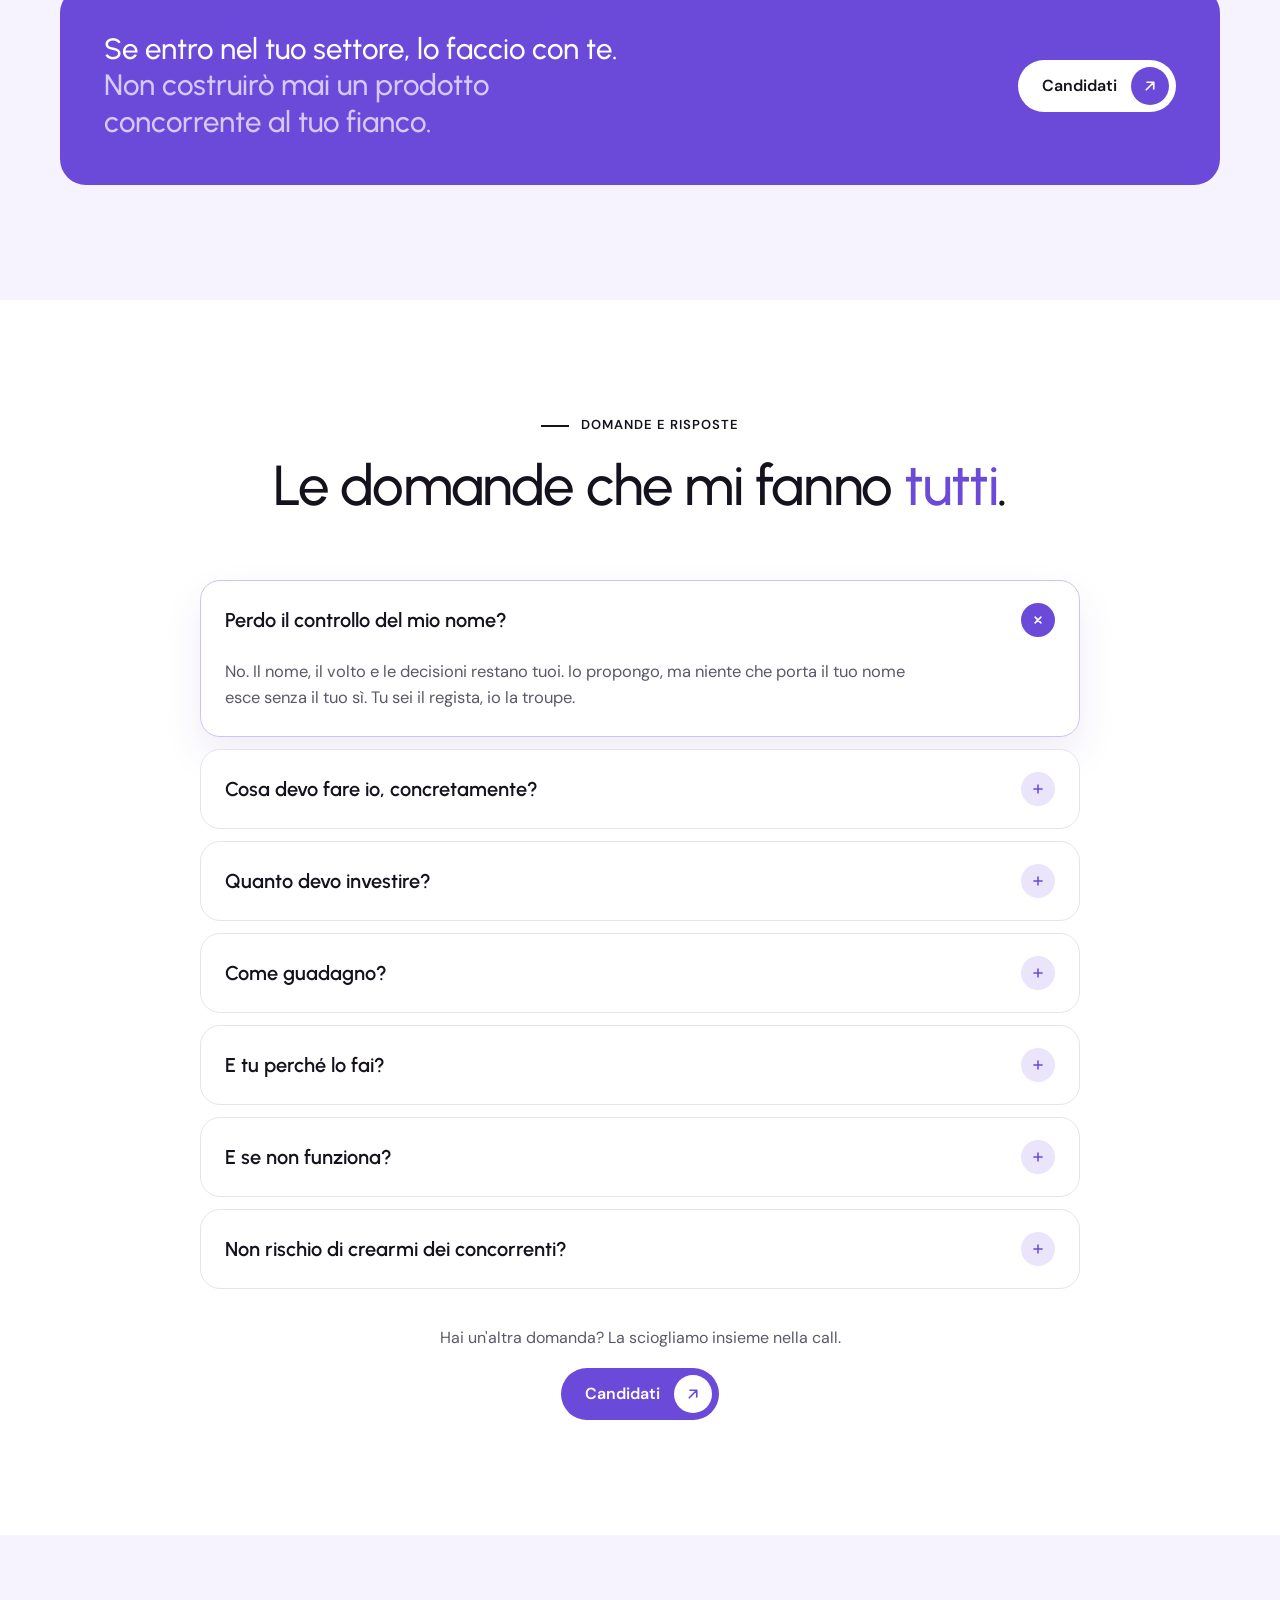
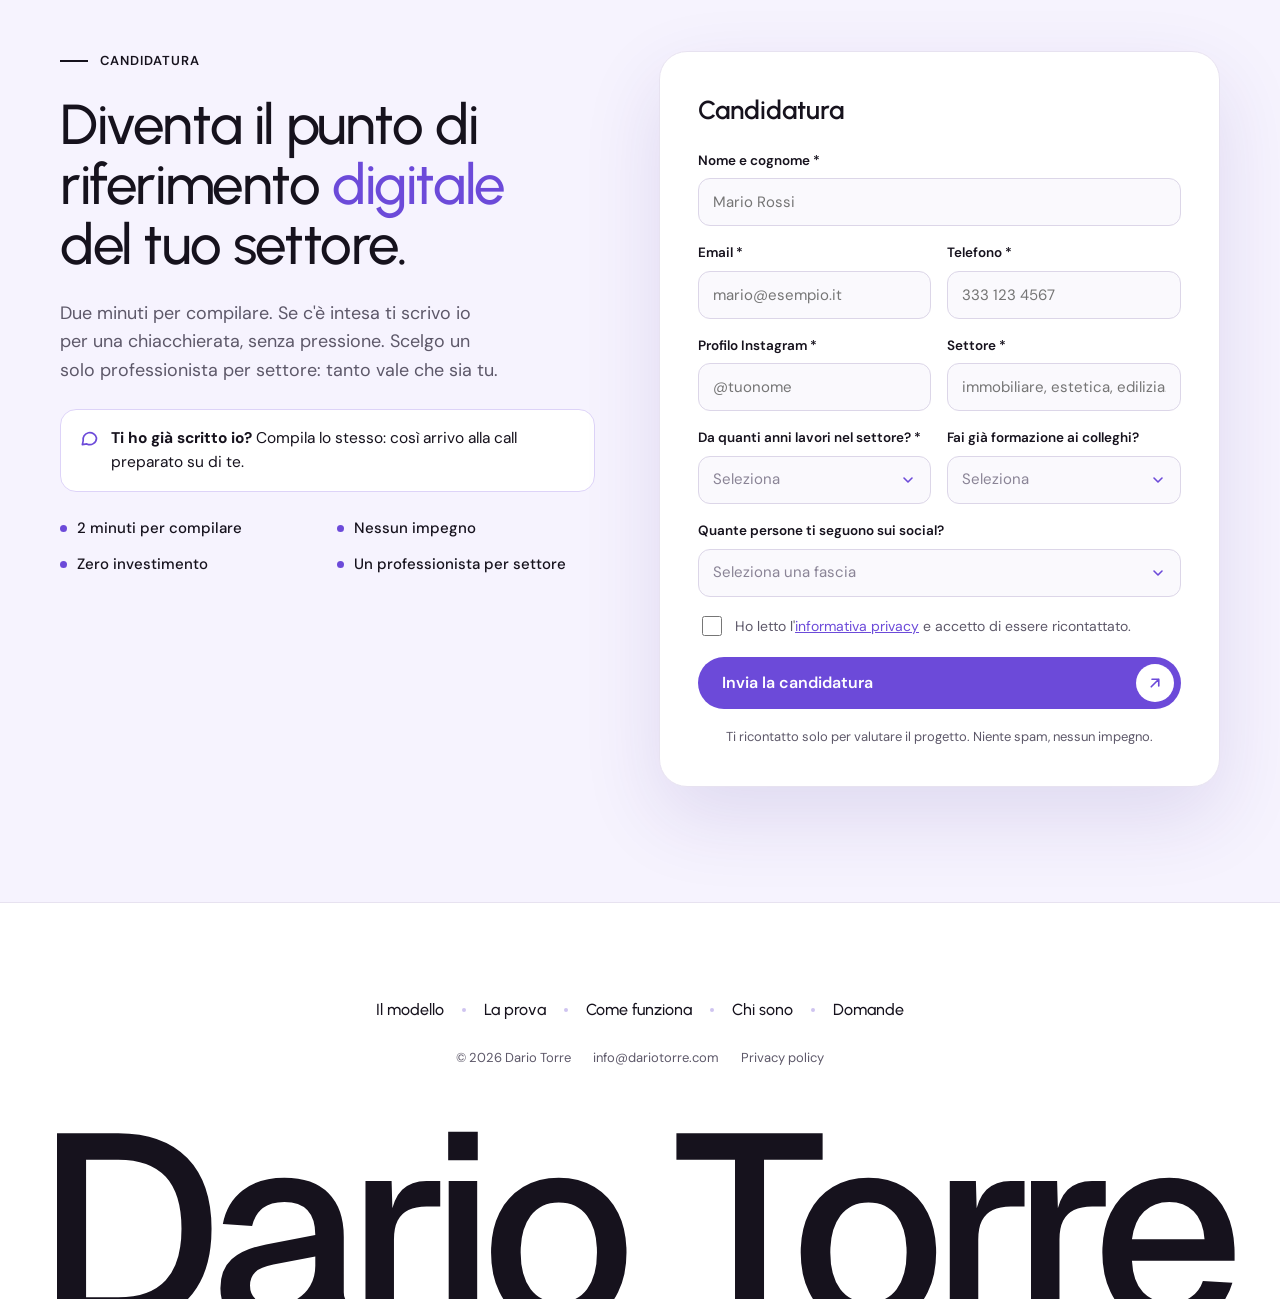
==== commit 7bbe366f: "Caroselli: via le etichette, trailer e recensioni più grandi e ravvicinati Co-Authored-By: Claude Op" ====
--- a/index.html
+++ b/index.html
@@ -8,7 +8,7 @@
 <link rel="preload" href="fonts/urbanist.woff2" as="font" type="font/woff2" crossorigin>
 <link rel="preload" href="fonts/dm-sans.woff2" as="font" type="font/woff2" crossorigin>
 <link rel="stylesheet" href="fonts/fonts.css?v=1">
-<link rel="stylesheet" href="style.css?v=35">
+<link rel="stylesheet" href="style.css?v=36">
 
 <style>[hidden]{display:none!important}</style>
 </head>
@@ -209,7 +209,7 @@
     </div>
 
     <div class="car car-ma car-tr rv" data-car>
-      <div class="car-head"><span class="car-kick">Makeup Academy · 6 trailer</span><h3 class="car-title">Com'era <span class="hl">davvero</span>.</h3></div>
+      <div class="car-head"><h3 class="car-title">Com'era <span class="hl">davvero</span>.</h3></div>
       <div class="car-track" data-car-track tabindex="0" role="region" aria-label="Trailer dei corsi di Makeup Academy">
       <figure class="car-item rev tr" style="--ar:16/9"><video class="rev-v" src="media/trailer-2.mp4" poster="media/trailer-2.webp" preload="none" playsinline></video><button class="rev-play" type="button" aria-label="Guarda il trailer del corso (Rozi Da Silva)"><span class="play"><svg width="20" height="20" viewBox="0 0 24 24" fill="currentColor" aria-hidden="true"><path d="M8 5v14l11-7z"></path></svg></span></button></figure>
       <figure class="car-item rev tr" style="--ar:16/9"><video class="rev-v" src="media/trailer-6.mp4" poster="media/trailer-6.webp" preload="none" playsinline></video><button class="rev-play" type="button" aria-label="Guarda il trailer del corso (trucco editoriale)"><span class="play"><svg width="20" height="20" viewBox="0 0 24 24" fill="currentColor" aria-hidden="true"><path d="M8 5v14l11-7z"></path></svg></span></button></figure>
@@ -225,7 +225,7 @@
     </div>
 
     <div class="car car-rev rv" data-car>
-      <div class="car-head"><span class="car-kick">Video-recensioni</span><h3 class="car-title">Cosa dicevano <span class="hl">gli studenti</span>.</h3></div>
+      <div class="car-head"><h3 class="car-title">Cosa dicevano <span class="hl">gli studenti</span>.</h3></div>
       <div class="car-track" data-car-track tabindex="0" role="region" aria-label="Video-recensioni degli studenti">
       <figure class="car-item rev" style="--ar:4/5"><video class="rev-v" src="media/rec-clara.mp4" poster="media/rec-clara.webp" preload="none" playsinline></video><button class="rev-play" type="button" aria-label="Guarda la video-recensione di Clara"><span class="play"><svg width="20" height="20" viewBox="0 0 24 24" fill="currentColor" aria-hidden="true"><path d="M8 5v14l11-7z"></path></svg></span></button></figure>
       <figure class="car-item rev" style="--ar:4/5"><video class="rev-v" src="media/rec-alessia.mp4" poster="media/rec-alessia.webp" preload="none" playsinline></video><button class="rev-play" type="button" aria-label="Guarda la video-recensione di Alessia"><span class="play"><svg width="20" height="20" viewBox="0 0 24 24" fill="currentColor" aria-hidden="true"><path d="M8 5v14l11-7z"></path></svg></span></button></figure>
@@ -325,7 +325,7 @@
   </div>
   <div class="wrap">
     <div class="car rv" data-car>
-      <div class="car-head"><span class="car-kick">Glamour Atelier 1978</span><h3 class="car-title">4 sedi, <span class="hl">quasi 30 dipendenti</span>.</h3></div>
+      <div class="car-head"><h3 class="car-title">Glamour Atelier 1978.<br><span class="hl">4 sedi, quasi&nbsp;30&nbsp;dipendenti.</span></h3></div>
       <div class="car-track" data-car-track tabindex="0" role="region" aria-label="Foto delle sedi di Glamour Atelier">
       <figure class="car-item" style="--ar:1320/880"><img src="media/glamour-reception.webp" width="1320" height="880" alt="Glamour Sposa: il banco accoglienza con il logo" loading="lazy" draggable="false"></figure>
       <figure class="car-item" style="--ar:1564/880"><img src="media/glamour-sala.webp" width="1564" height="880" alt="Glamour Sposa: la sala degli abiti da sposa" loading="lazy" draggable="false"></figure>
--- a/style.css
+++ b/style.css
@@ -578,3 +578,16 @@
   .car-nav{margin:18px 0 0;justify-self:end}
   .car-title{font-size:clamp(34px,10vw,42px);margin-top:14px}
 }
+/* titoli caroselli senza etichetta; trailer e recensioni più grandi e più vicini */
+.car-title{margin-top:0}
+.car-tr,.car-rev{--gap:10px}
+.car-tr .car-track,.car-rev .car-track{gap:var(--gap)}
+.car-tr{--car-h:clamp(300px,37vw,500px)}
+.car-rev{--car-h:clamp(340px,33vw,470px)}
+@media (max-width:640px){
+  .car-tr,.car-rev{--gap:8px}
+  .car-tr{--car-h:calc((100vw - 32px) * .94 * 9 / 16)}
+  .car-tr .car-item{max-width:94%}
+  .car-rev{--car-h:calc((100vw - 32px) * .9 * 5 / 4)}
+  .car-rev .car-item{max-width:90%}
+}
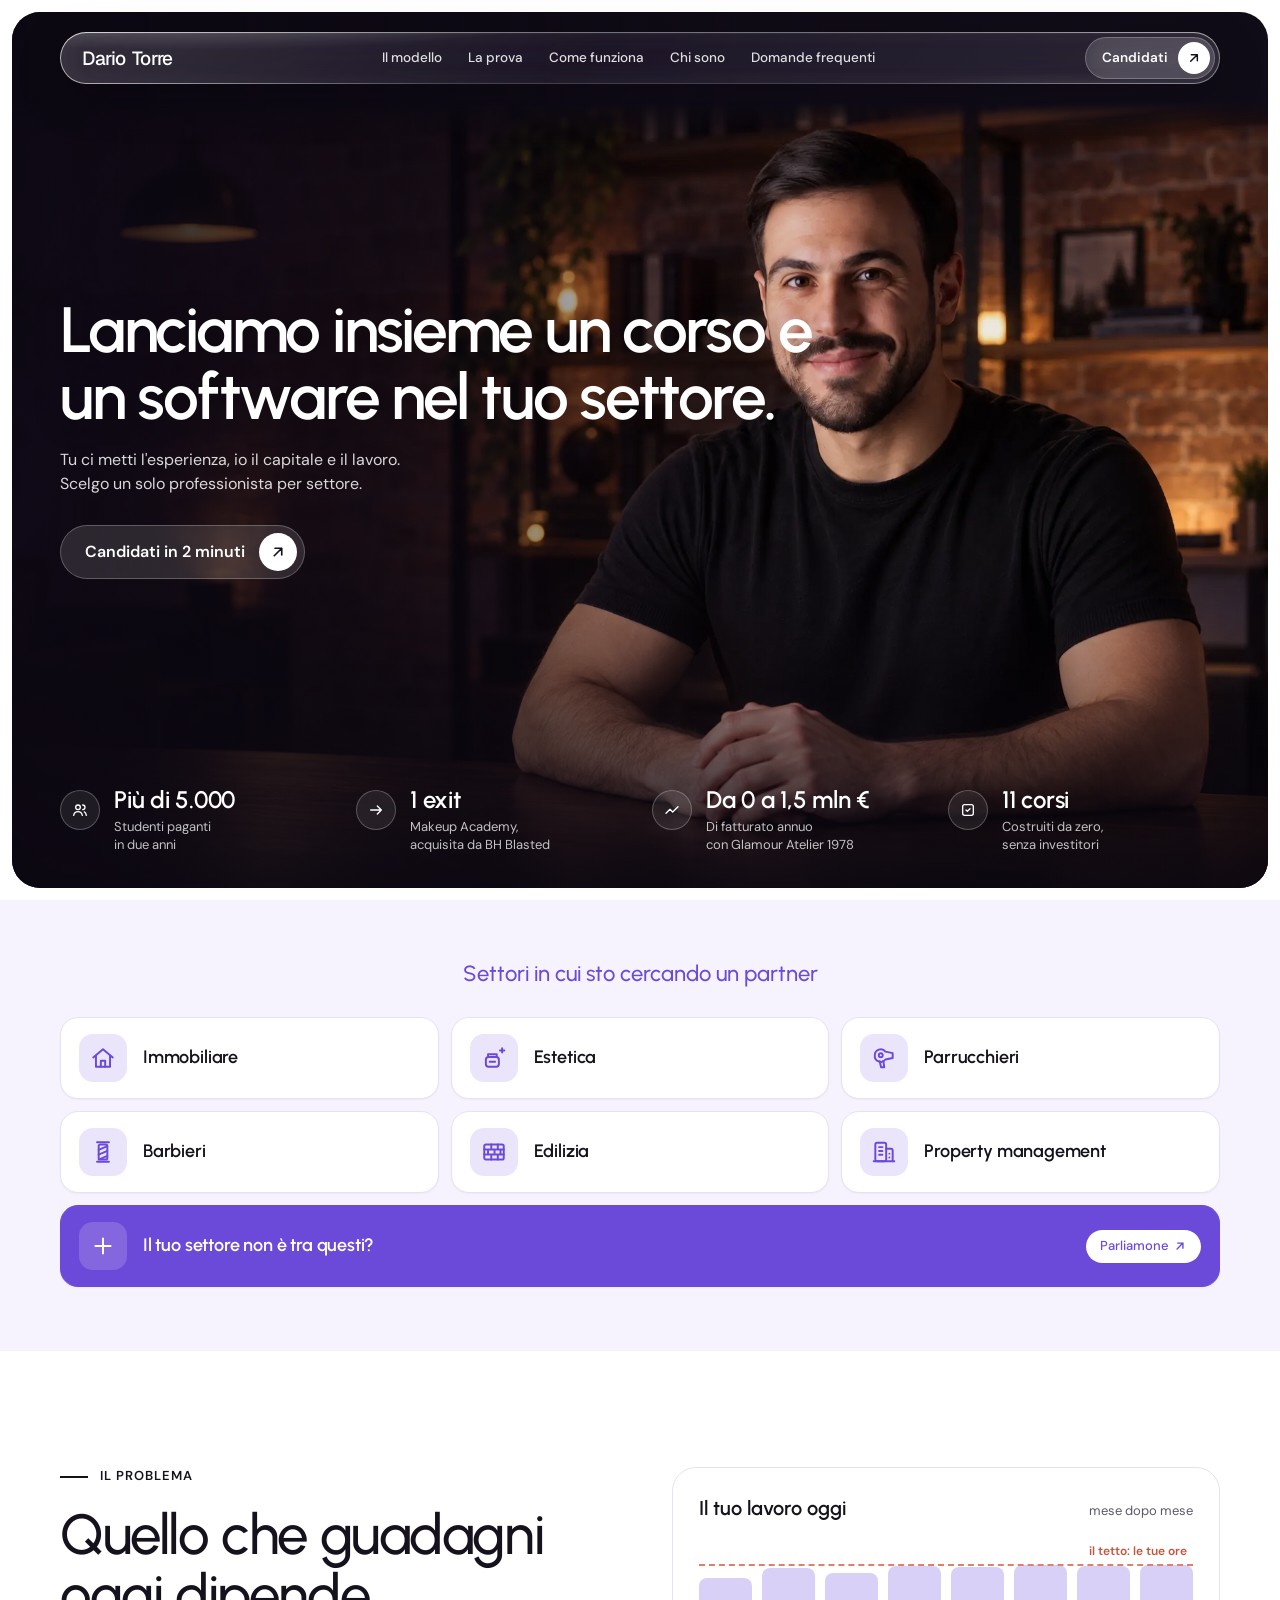
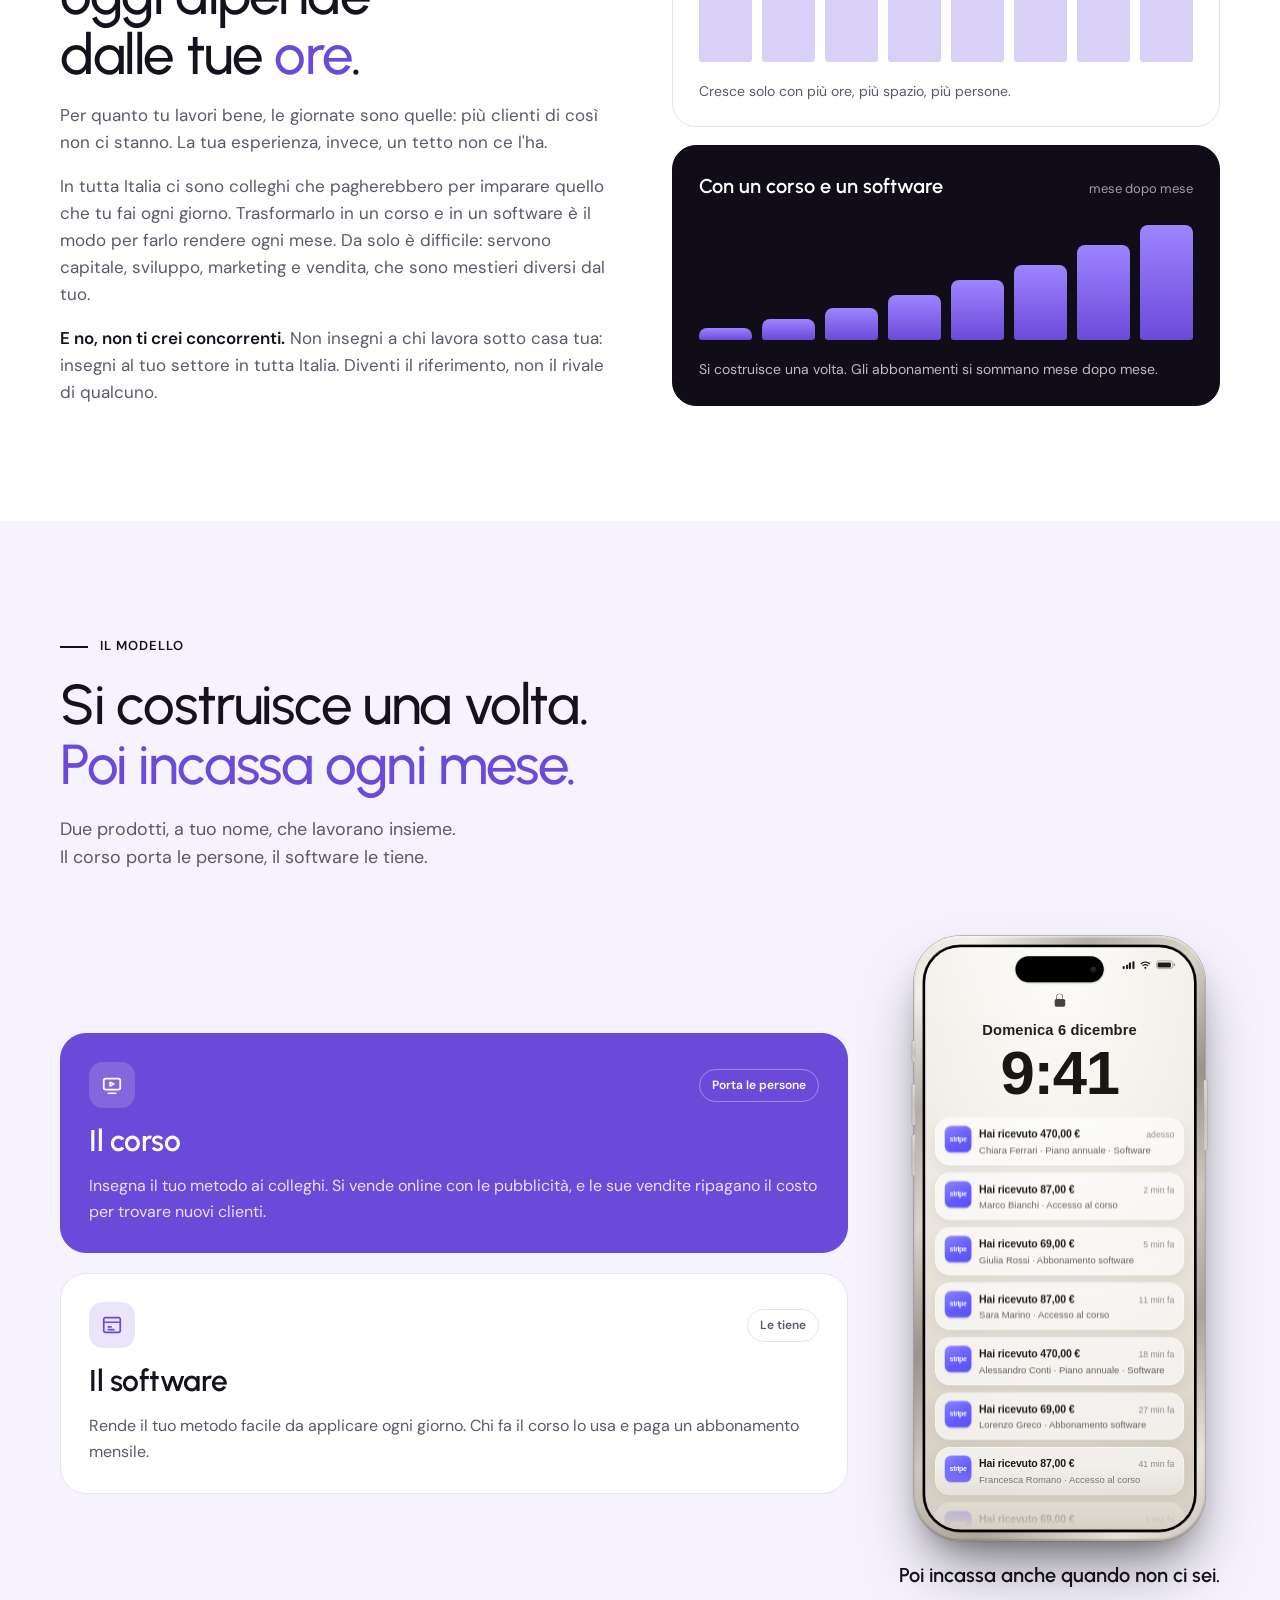
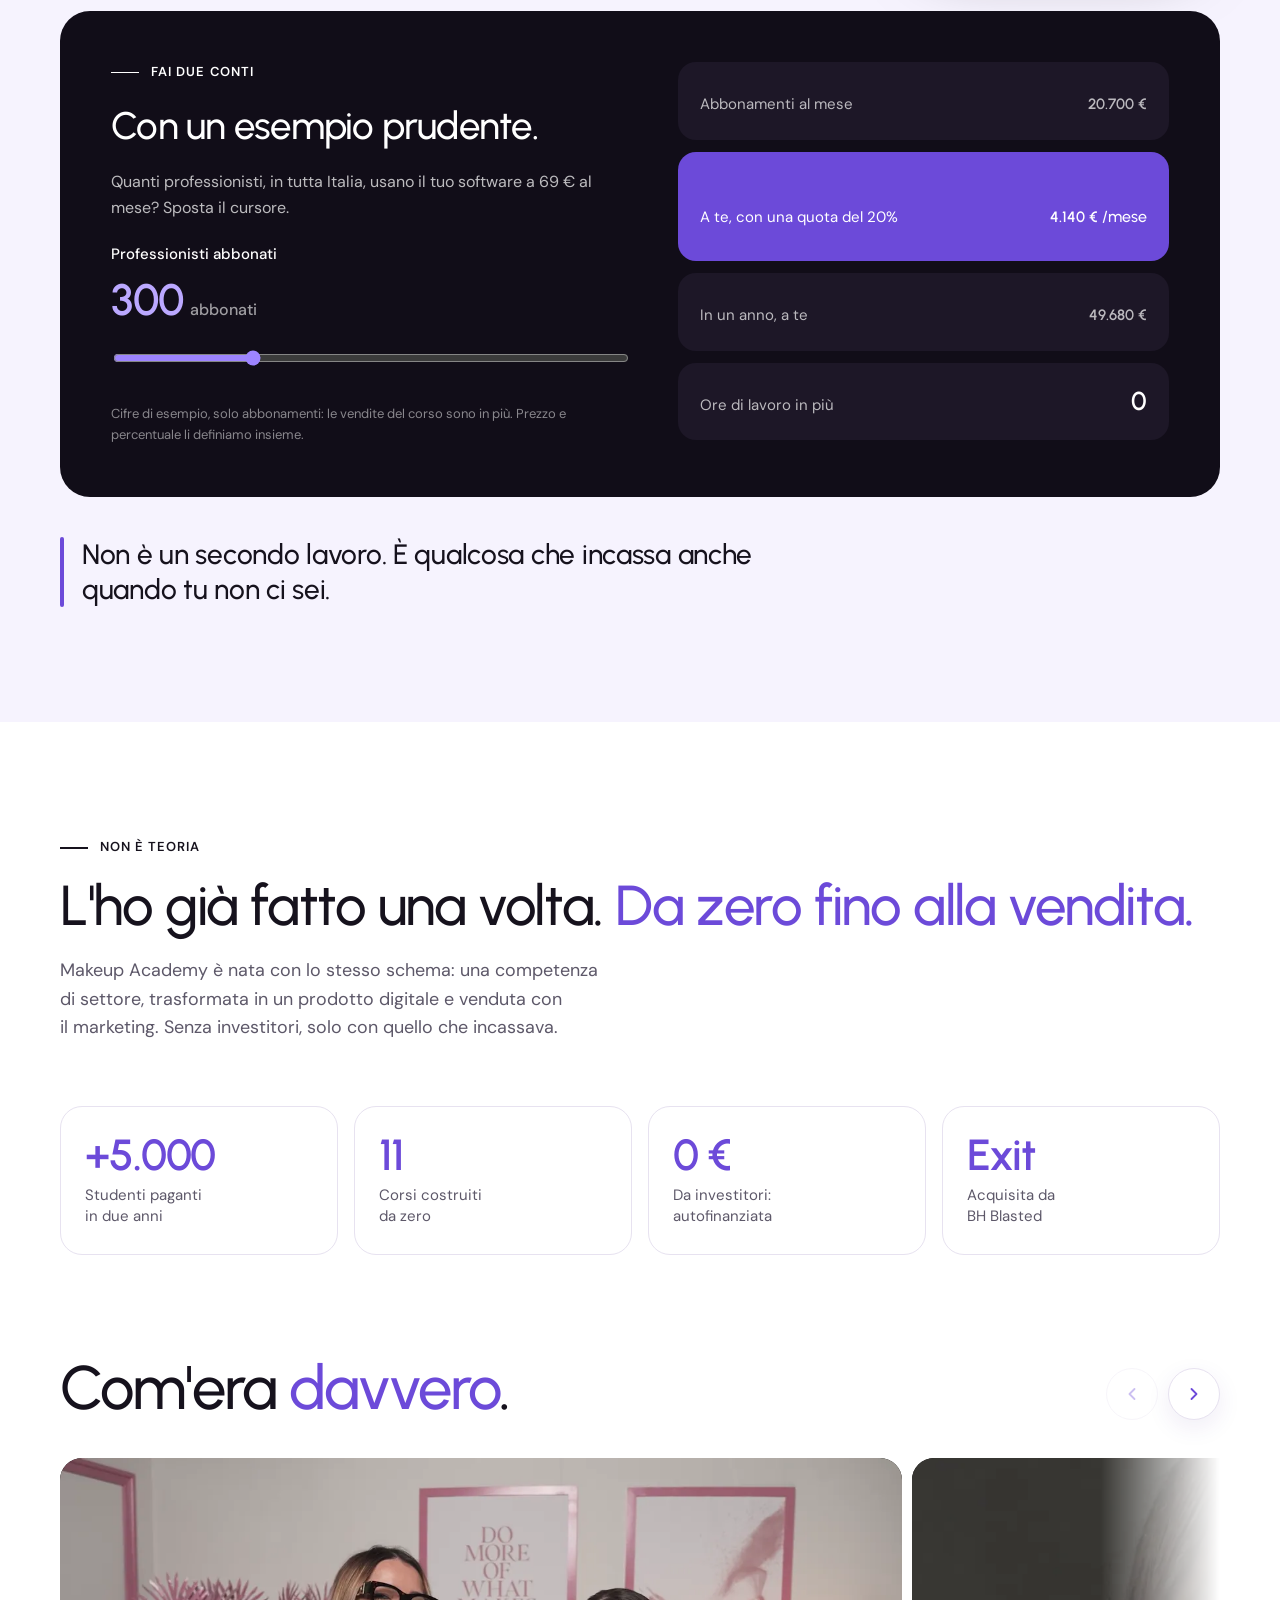
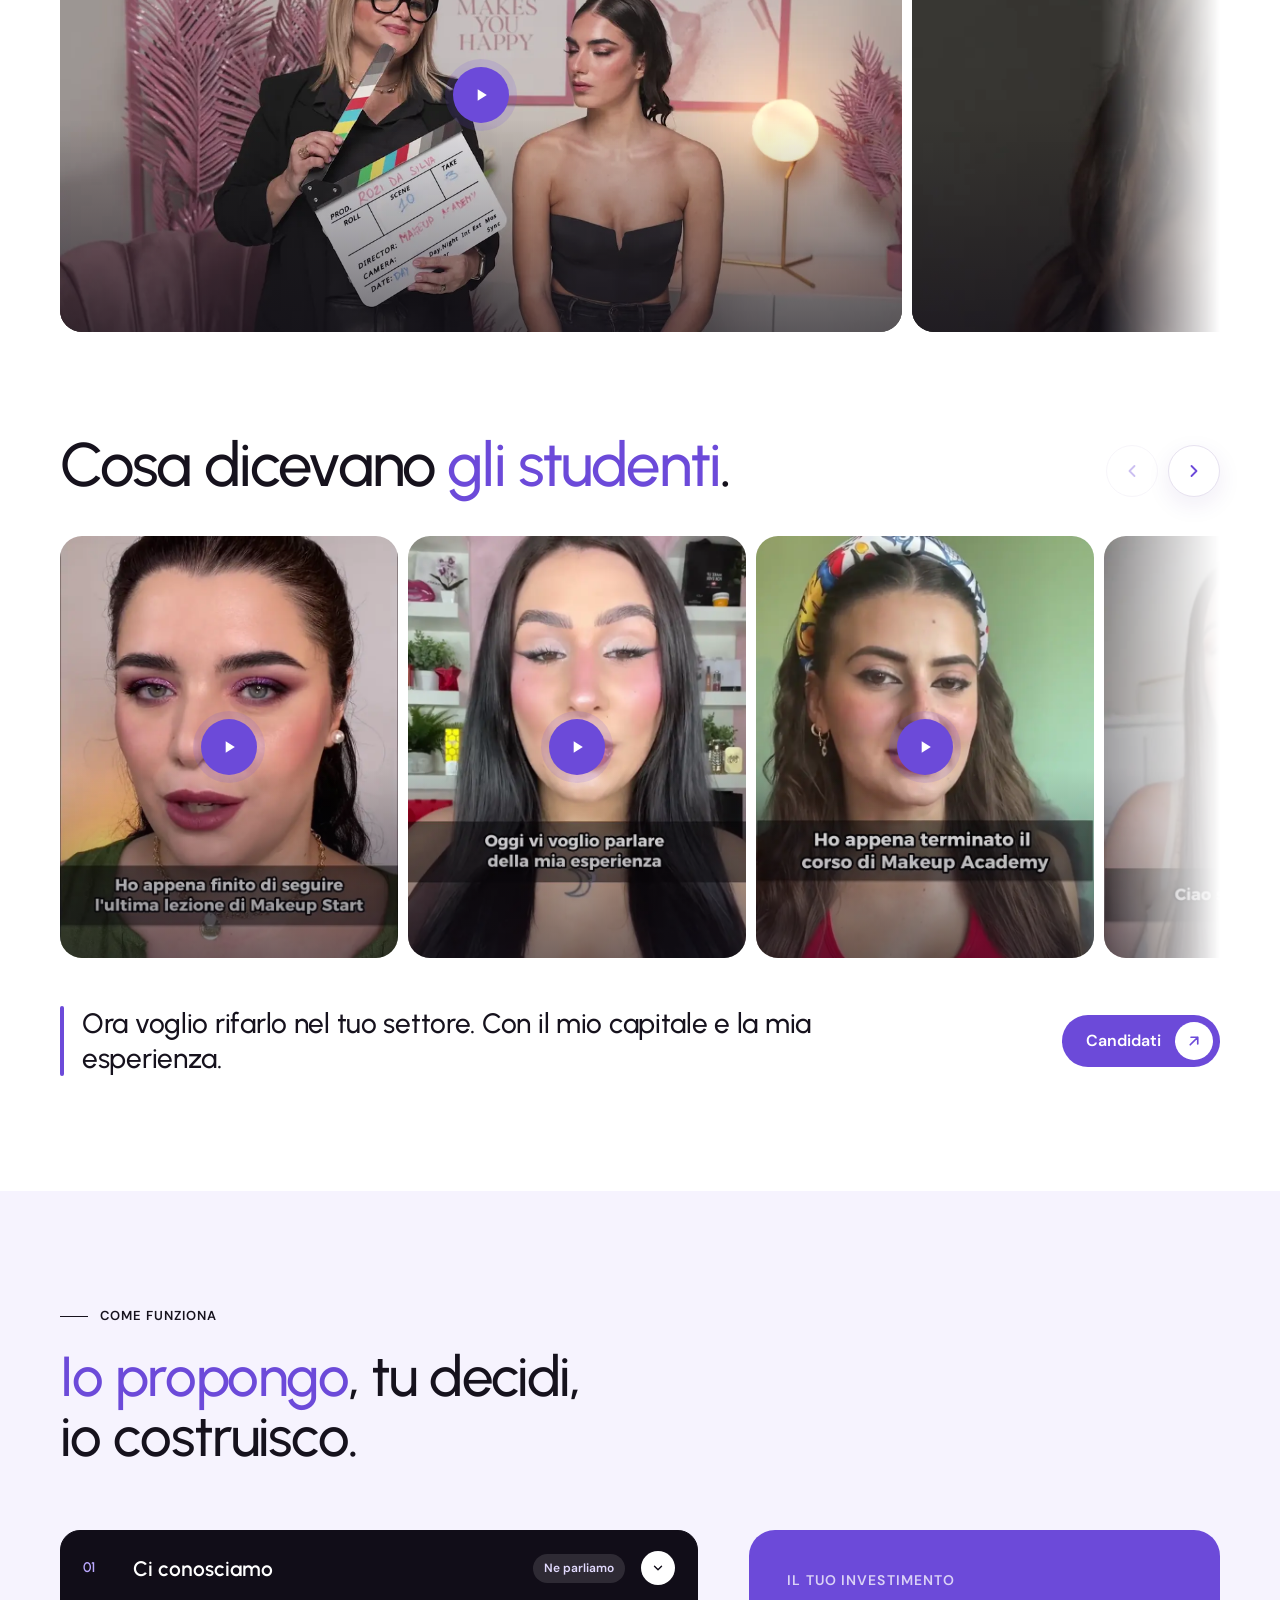
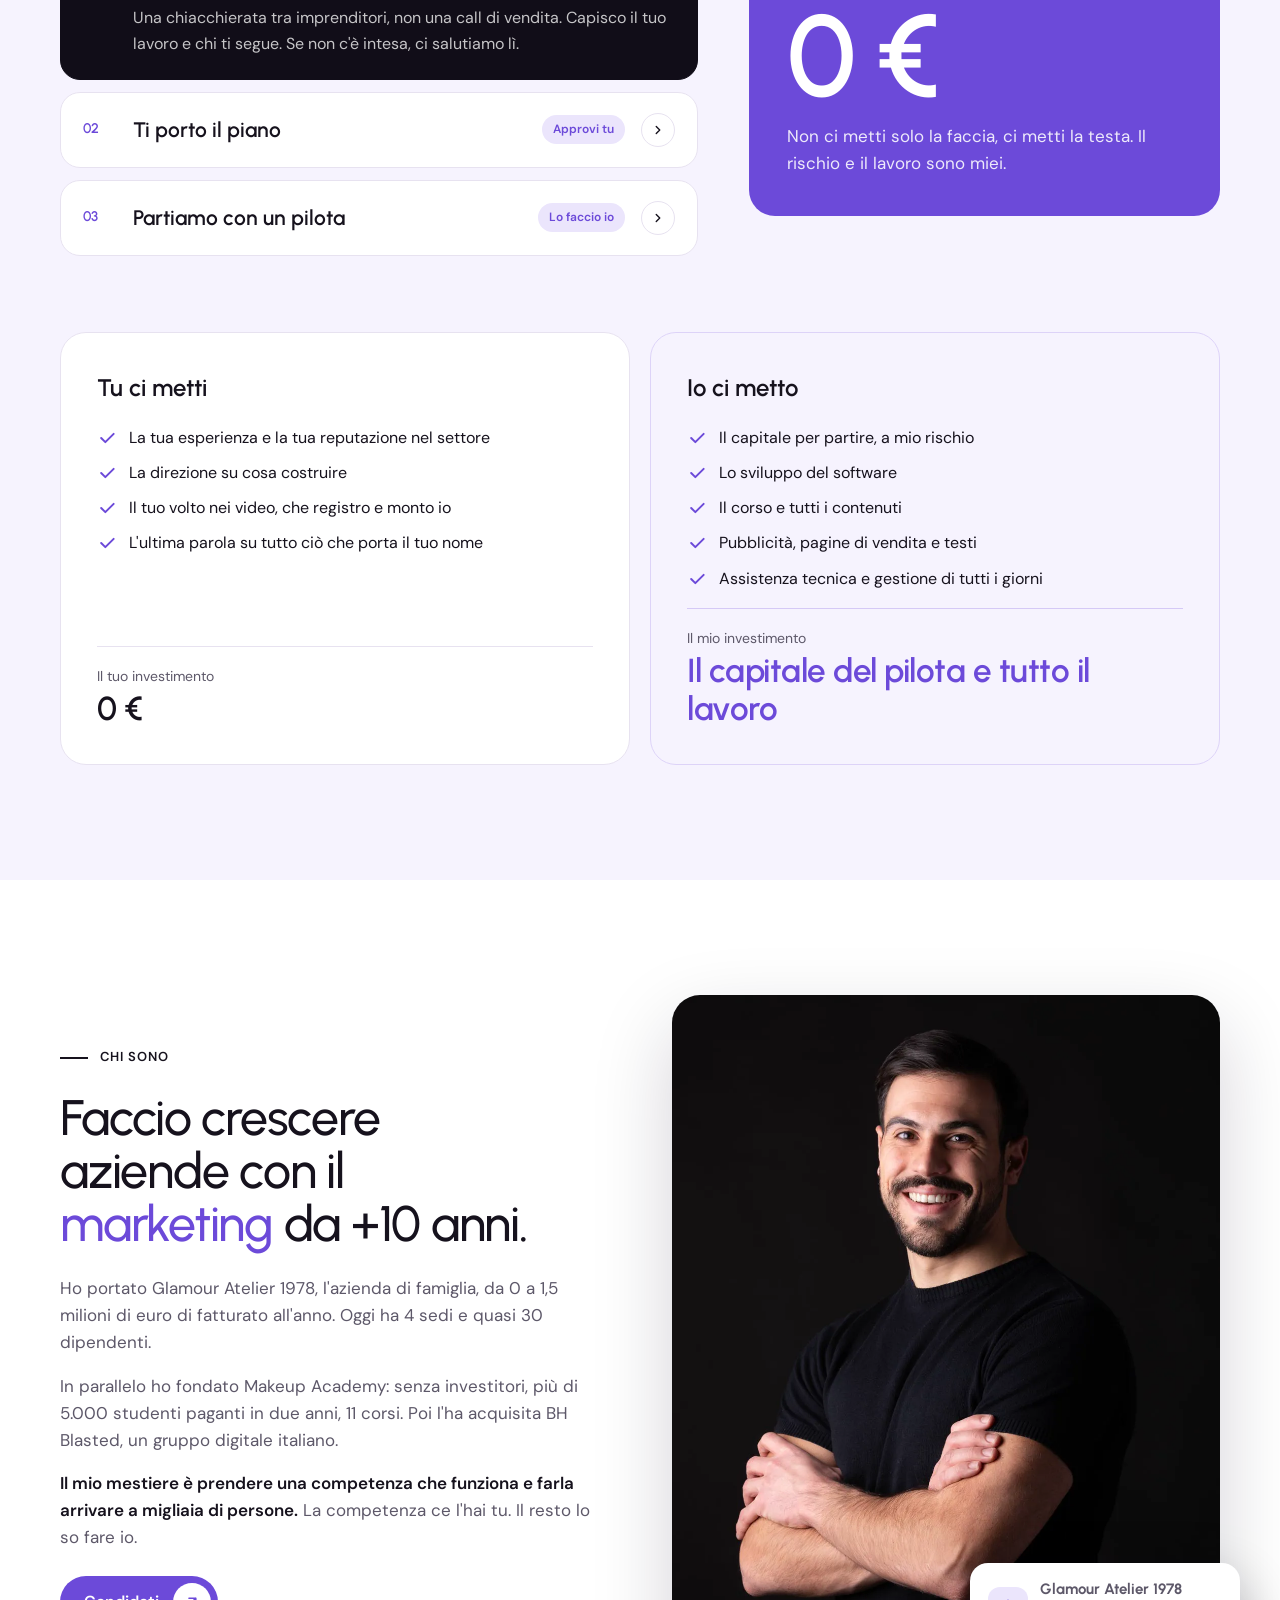
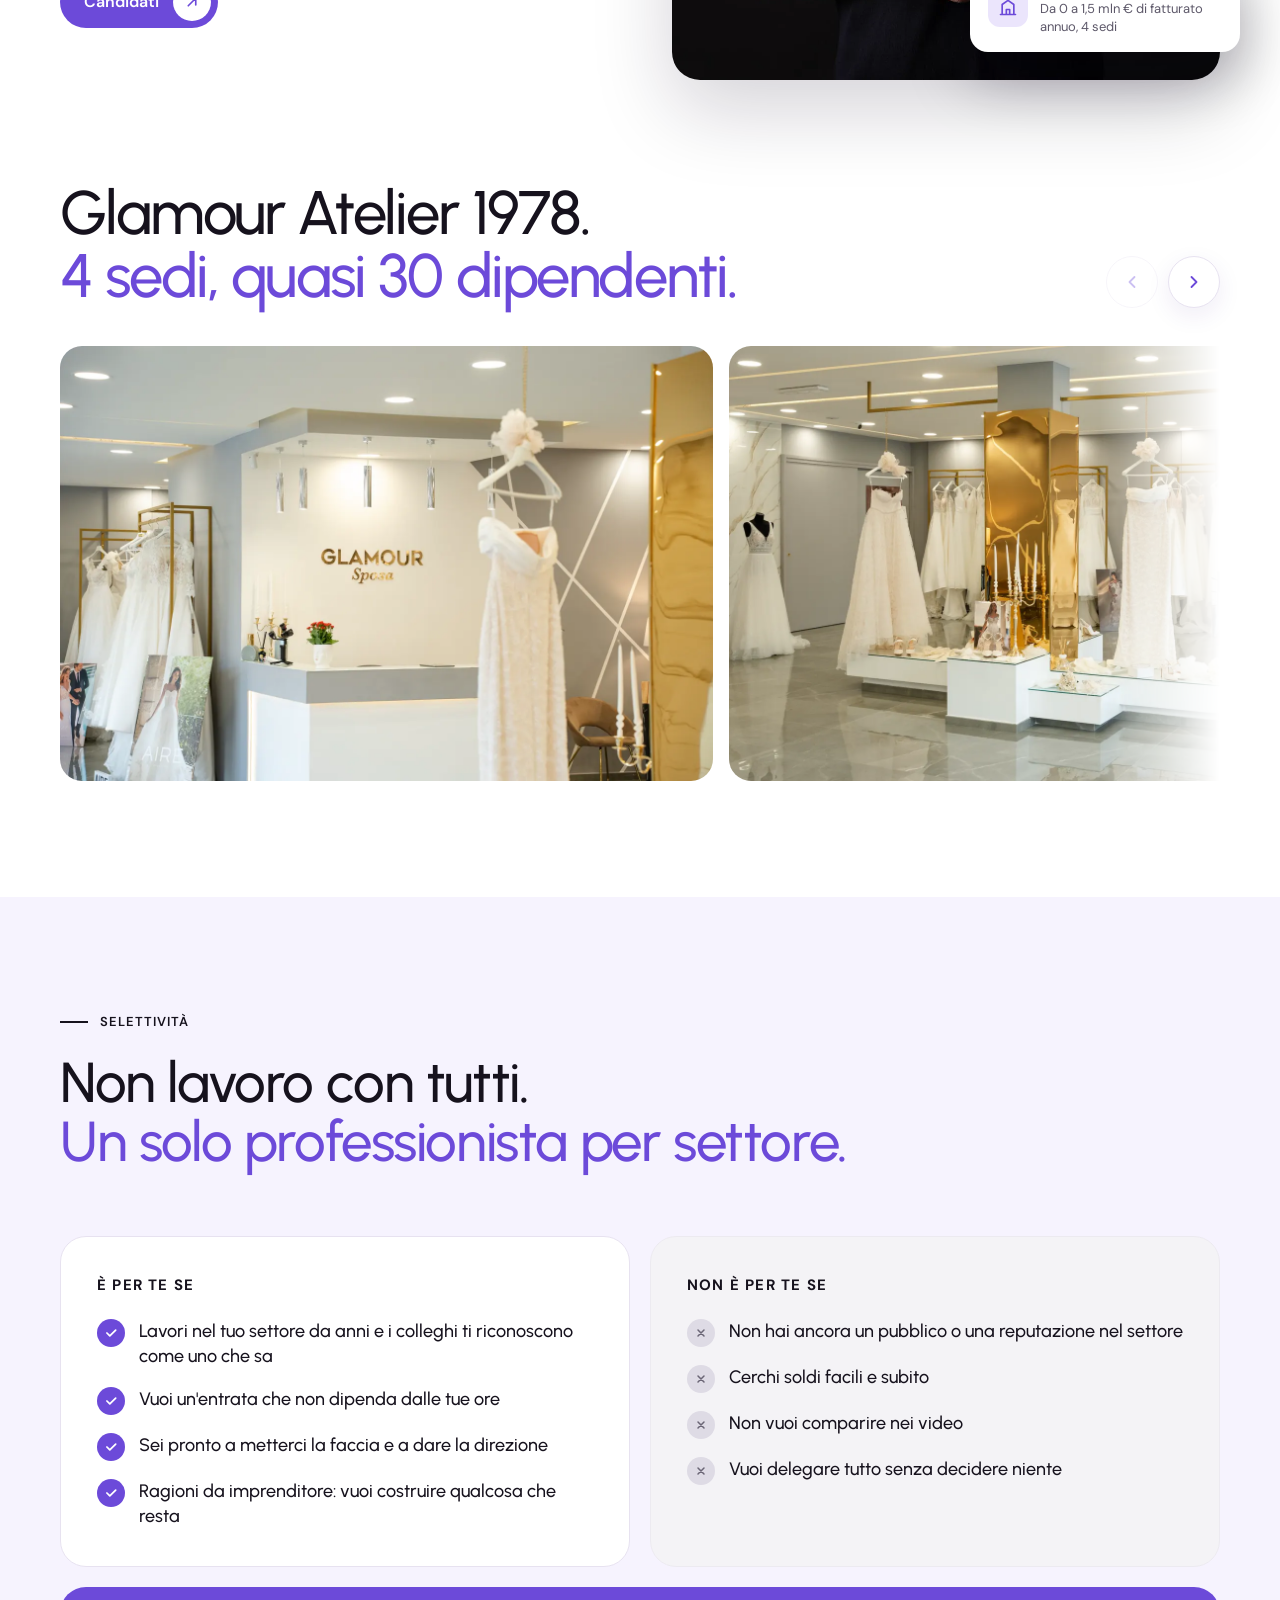
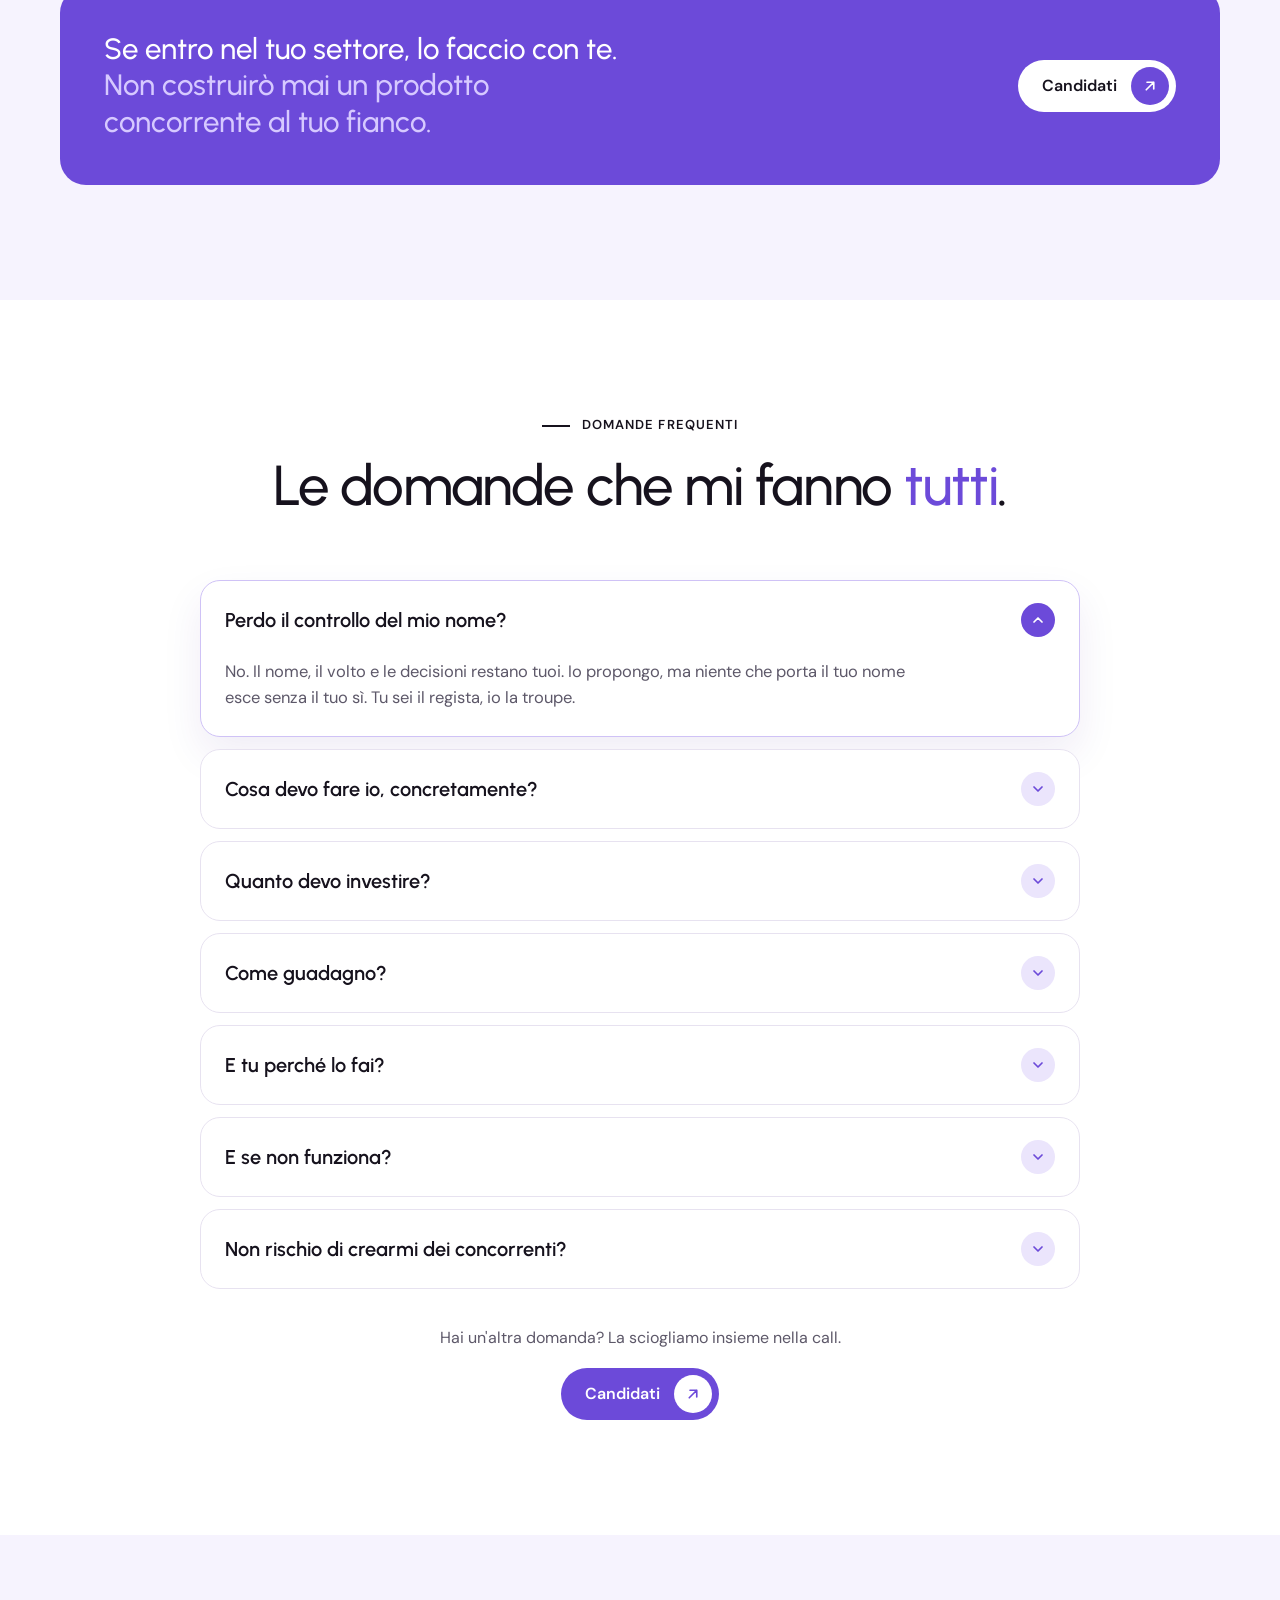
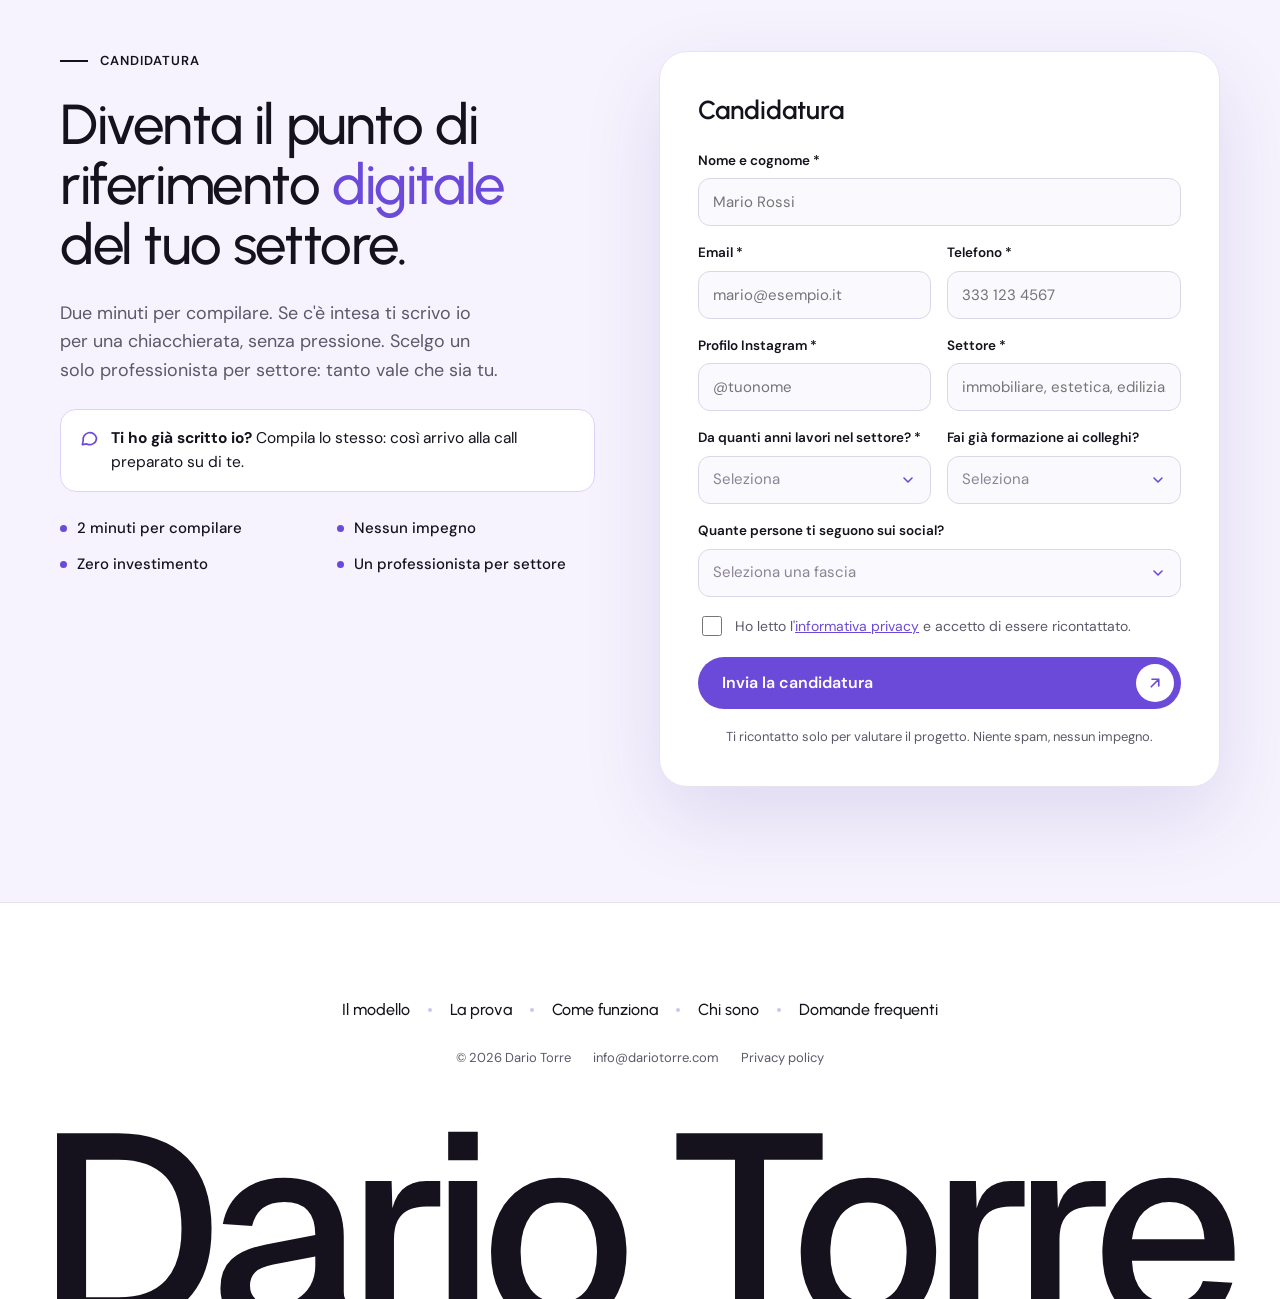
==== commit 6753c93d: "FAQ: 'Domande frequenti' e freccia giù/su al posto del + Co-Authored-By: Claude Opus 5.5 <noreply@an" ====
--- a/index.html
+++ b/index.html
@@ -8,7 +8,7 @@
 <link rel="preload" href="fonts/urbanist.woff2" as="font" type="font/woff2" crossorigin>
 <link rel="preload" href="fonts/dm-sans.woff2" as="font" type="font/woff2" crossorigin>
 <link rel="stylesheet" href="fonts/fonts.css?v=1">
-<link rel="stylesheet" href="style.css?v=36">
+<link rel="stylesheet" href="style.css?v=37">
 
 <style>[hidden]{display:none!important}</style>
 </head>
@@ -25,7 +25,7 @@
         <a href="#prova">La prova</a>
         <a href="#come">Come funziona</a>
         <a href="#chi">Chi sono</a>
-        <a href="#faq">Domande</a>
+        <a href="#faq">Domande frequenti</a>
       </div>
       <a class="btn sm glass nav-cta" href="#candidati"><span class="tx">Candidati</span><span class="ar"><svg width="16" height="16" viewBox="0 0 24 24" fill="none" stroke="currentColor" stroke-width="2.2" stroke-linecap="round" stroke-linejoin="round" aria-hidden="true"><path d="M7 17 17 7M8 7h9v9"></path></svg></span></a>
       <button class="menu-btn" type="button" aria-label="Apri il menu" aria-expanded="false" aria-controls="mmenu"><span></span><span></span></button>
@@ -37,7 +37,7 @@
     <a href="#prova">La prova</a>
     <a href="#come">Come funziona</a>
     <a href="#chi">Chi sono</a>
-    <a href="#faq">Domande</a>
+    <a href="#faq">Domande frequenti</a>
     <a class="btn mmenu-cta" href="#candidati">Candidati in 2 minuti<span class="ar"><svg width="18" height="18" viewBox="0 0 24 24" fill="none" stroke="currentColor" stroke-width="2.2" stroke-linecap="round" stroke-linejoin="round" aria-hidden="true"><path d="M7 17 17 7M8 7h9v9"></path></svg></span></a>
   </nav>
 </div>
@@ -380,17 +380,17 @@
 <section class="sec" id="faq">
   <div class="wrap">
     <div class="head rv" style="align-items: center; text-align: center">
-      <span class="eb">Domande e risposte</span>
+      <span class="eb">Domande frequenti</span>
       <h2 class="h2">Le domande che mi fanno <span class="hl">tutti</span>.</h2>
     </div>
     <div class="faq">
-      <details class="rv" open="open"><summary>Perdo il controllo del mio nome?<span class="pl"><svg width="14" height="14" viewBox="0 0 24 24" fill="none" stroke="currentColor" stroke-width="2.6" stroke-linecap="round" aria-hidden="true"><path d="M12 5v14M5 12h14"></path></svg></span></summary><p>No. Il nome, il volto e le decisioni restano tuoi. Io propongo, ma niente che porta il tuo nome esce senza il tuo sì. Tu sei il regista, io la troupe.</p></details>
-      <details class="rv"><summary>Cosa devo fare io, concretamente?<span class="pl"><svg width="14" height="14" viewBox="0 0 24 24" fill="none" stroke="currentColor" stroke-width="2.6" stroke-linecap="round" aria-hidden="true"><path d="M12 5v14M5 12h14"></path></svg></span></summary><p>Dare la direzione, approvare le scelte e registrare i video. Le riprese le organizzo e le monto io. Tutto il lavoro tecnico e pubblicitario è mio.</p></details>
-      <details class="rv"><summary>Quanto devo investire?<span class="pl"><svg width="14" height="14" viewBox="0 0 24 24" fill="none" stroke="currentColor" stroke-width="2.6" stroke-linecap="round" aria-hidden="true"><path d="M12 5v14M5 12h14"></path></svg></span></summary><p>Zero. Il capitale per partire è mio, e anche il rischio.</p></details>
-      <details class="rv"><summary>Come guadagno?<span class="pl"><svg width="14" height="14" viewBox="0 0 24 24" fill="none" stroke="currentColor" stroke-width="2.6" stroke-linecap="round" aria-hidden="true"><path d="M12 5v14M5 12h14"></path></svg></span></summary><p>Con una percentuale sulle vendite del corso e sugli abbonamenti al software. Più cresce il progetto, più guadagni. Le cifre le vediamo insieme, in call.</p></details>
-      <details class="rv"><summary>E tu perché lo fai?<span class="pl"><svg width="14" height="14" viewBox="0 0 24 24" fill="none" stroke="currentColor" stroke-width="2.6" stroke-linecap="round" aria-hidden="true"><path d="M12 5v14M5 12h14"></path></svg></span></summary><p>Perché guadagno solo se il progetto vende: ho una quota, non una parcella. Se non funziona, il primo a perderci sono io.</p></details>
-      <details class="rv"><summary>E se non funziona?<span class="pl"><svg width="14" height="14" viewBox="0 0 24 24" fill="none" stroke="currentColor" stroke-width="2.6" stroke-linecap="round" aria-hidden="true"><path d="M12 5v14M5 12h14"></path></svg></span></summary><p>Partiamo con un pilota con obiettivi chiari. Se i numeri non tornano ci fermiamo, e tu non hai perso soldi.</p></details>
-      <details class="rv"><summary>Non rischio di crearmi dei concorrenti?<span class="pl"><svg width="14" height="14" viewBox="0 0 24 24" fill="none" stroke="currentColor" stroke-width="2.6" stroke-linecap="round" aria-hidden="true"><path d="M12 5v14M5 12h14"></path></svg></span></summary><p>No. Non insegni a chi lavora sotto casa tua, ma al tuo settore in tutta Italia. E lavoro con un solo professionista per settore.</p></details>
+      <details class="rv" open="open"><summary>Perdo il controllo del mio nome?<span class="pl"><svg width="16" height="16" viewBox="0 0 24 24" fill="none" stroke="currentColor" stroke-width="2.6" stroke-linecap="round" stroke-linejoin="round" aria-hidden="true"><path d="M6 9l6 6 6-6"></path></svg></span></summary><p>No. Il nome, il volto e le decisioni restano tuoi. Io propongo, ma niente che porta il tuo nome esce senza il tuo sì. Tu sei il regista, io la troupe.</p></details>
+      <details class="rv"><summary>Cosa devo fare io, concretamente?<span class="pl"><svg width="16" height="16" viewBox="0 0 24 24" fill="none" stroke="currentColor" stroke-width="2.6" stroke-linecap="round" stroke-linejoin="round" aria-hidden="true"><path d="M6 9l6 6 6-6"></path></svg></span></summary><p>Dare la direzione, approvare le scelte e registrare i video. Le riprese le organizzo e le monto io. Tutto il lavoro tecnico e pubblicitario è mio.</p></details>
+      <details class="rv"><summary>Quanto devo investire?<span class="pl"><svg width="16" height="16" viewBox="0 0 24 24" fill="none" stroke="currentColor" stroke-width="2.6" stroke-linecap="round" stroke-linejoin="round" aria-hidden="true"><path d="M6 9l6 6 6-6"></path></svg></span></summary><p>Zero. Il capitale per partire è mio, e anche il rischio.</p></details>
+      <details class="rv"><summary>Come guadagno?<span class="pl"><svg width="16" height="16" viewBox="0 0 24 24" fill="none" stroke="currentColor" stroke-width="2.6" stroke-linecap="round" stroke-linejoin="round" aria-hidden="true"><path d="M6 9l6 6 6-6"></path></svg></span></summary><p>Con una percentuale sulle vendite del corso e sugli abbonamenti al software. Più cresce il progetto, più guadagni. Le cifre le vediamo insieme, in call.</p></details>
+      <details class="rv"><summary>E tu perché lo fai?<span class="pl"><svg width="16" height="16" viewBox="0 0 24 24" fill="none" stroke="currentColor" stroke-width="2.6" stroke-linecap="round" stroke-linejoin="round" aria-hidden="true"><path d="M6 9l6 6 6-6"></path></svg></span></summary><p>Perché guadagno solo se il progetto vende: ho una quota, non una parcella. Se non funziona, il primo a perderci sono io.</p></details>
+      <details class="rv"><summary>E se non funziona?<span class="pl"><svg width="16" height="16" viewBox="0 0 24 24" fill="none" stroke="currentColor" stroke-width="2.6" stroke-linecap="round" stroke-linejoin="round" aria-hidden="true"><path d="M6 9l6 6 6-6"></path></svg></span></summary><p>Partiamo con un pilota con obiettivi chiari. Se i numeri non tornano ci fermiamo, e tu non hai perso soldi.</p></details>
+      <details class="rv"><summary>Non rischio di crearmi dei concorrenti?<span class="pl"><svg width="16" height="16" viewBox="0 0 24 24" fill="none" stroke="currentColor" stroke-width="2.6" stroke-linecap="round" stroke-linejoin="round" aria-hidden="true"><path d="M6 9l6 6 6-6"></path></svg></span></summary><p>No. Non insegni a chi lavora sotto casa tua, ma al tuo settore in tutta Italia. E lavoro con un solo professionista per settore.</p></details>
     </div>
     <div class="faq-end rv">
       <p>Hai un'altra domanda? La sciogliamo insieme nella call.</p>
@@ -455,7 +455,7 @@
       <a href="#prova">La prova</a>
       <a href="#come">Come funziona</a>
       <a href="#chi">Chi sono</a>
-      <a href="#faq">Domande</a>
+      <a href="#faq">Domande frequenti</a>
     </nav>
     <div class="foot-meta">
       <span>© 2026 Dario Torre</span>
--- a/style.css
+++ b/style.css
@@ -591,3 +591,5 @@
   .car-rev{--car-h:calc((100vw - 32px) * .9 * 5 / 4)}
   .car-rev .car-item{max-width:90%}
 }
+/* FAQ: freccia giù da chiuso, su da aperto */
+.faq details[open] .pl{transform:rotate(180deg)}
